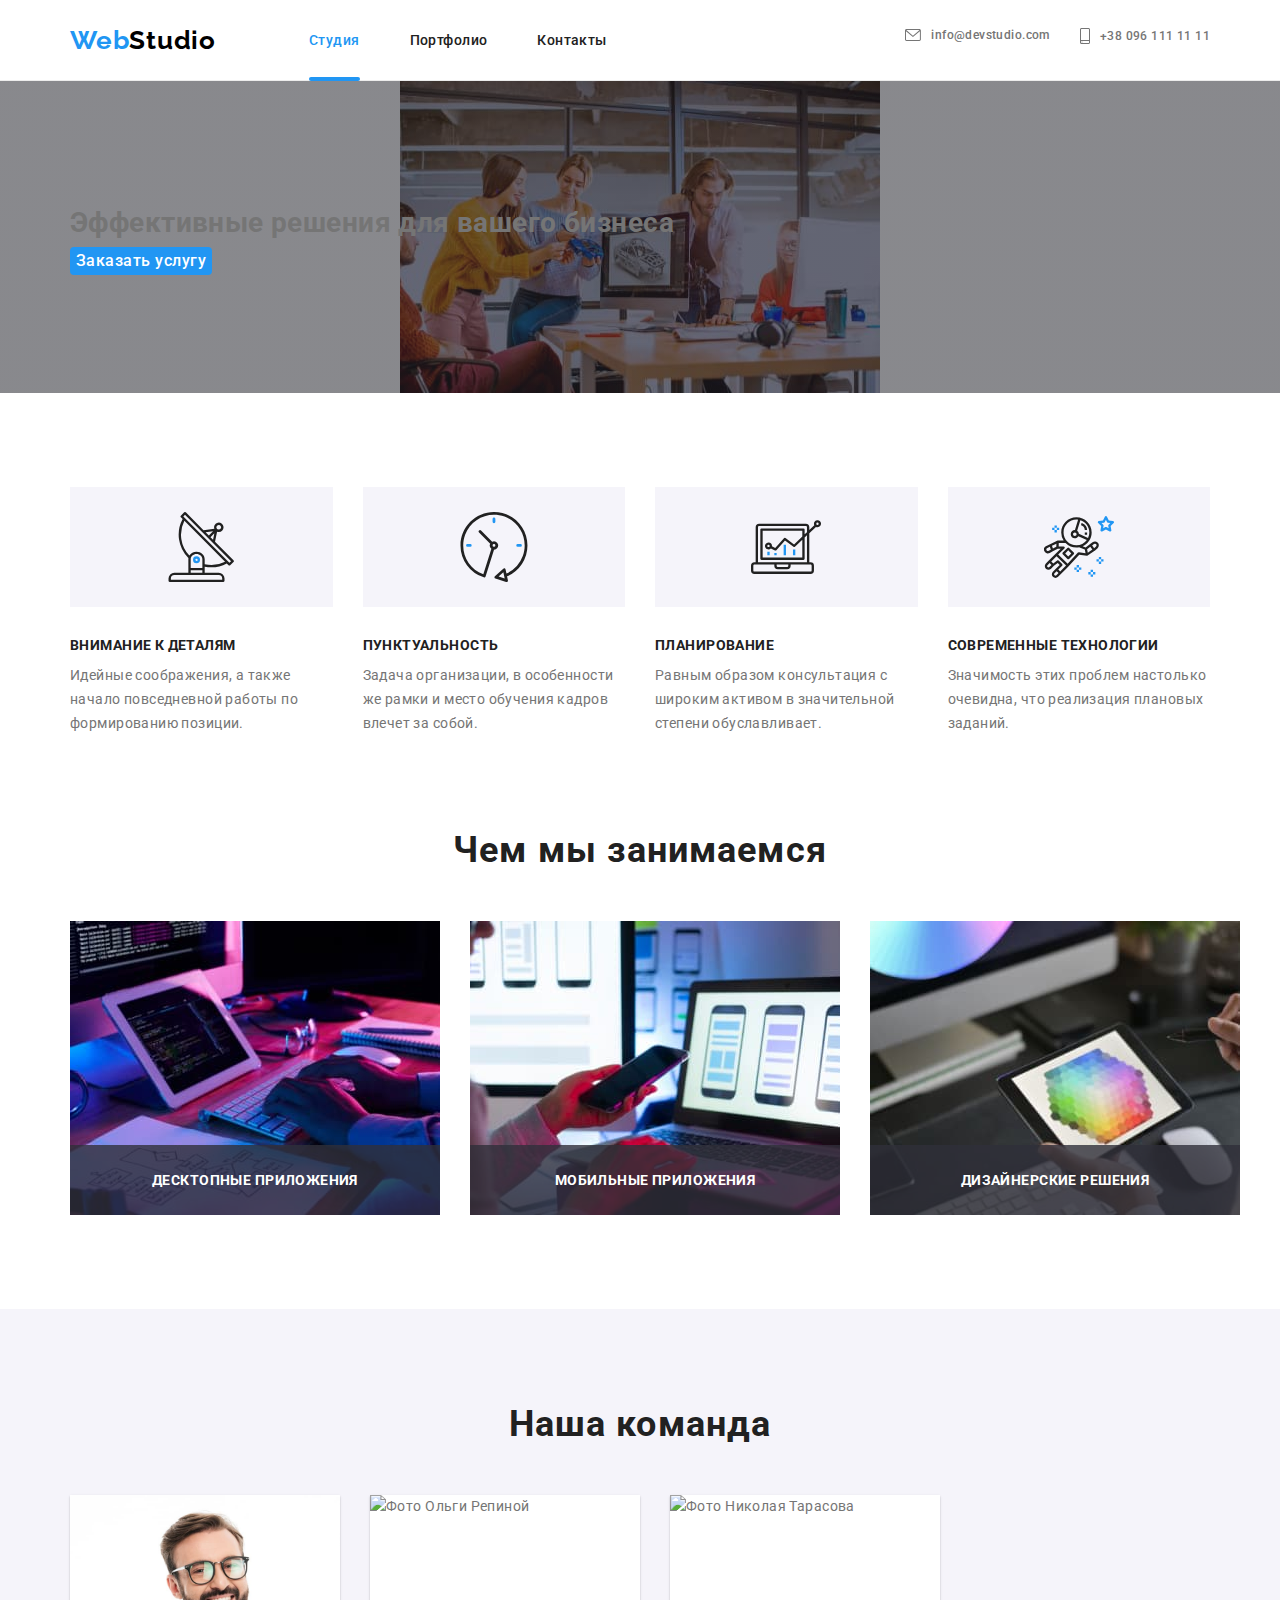
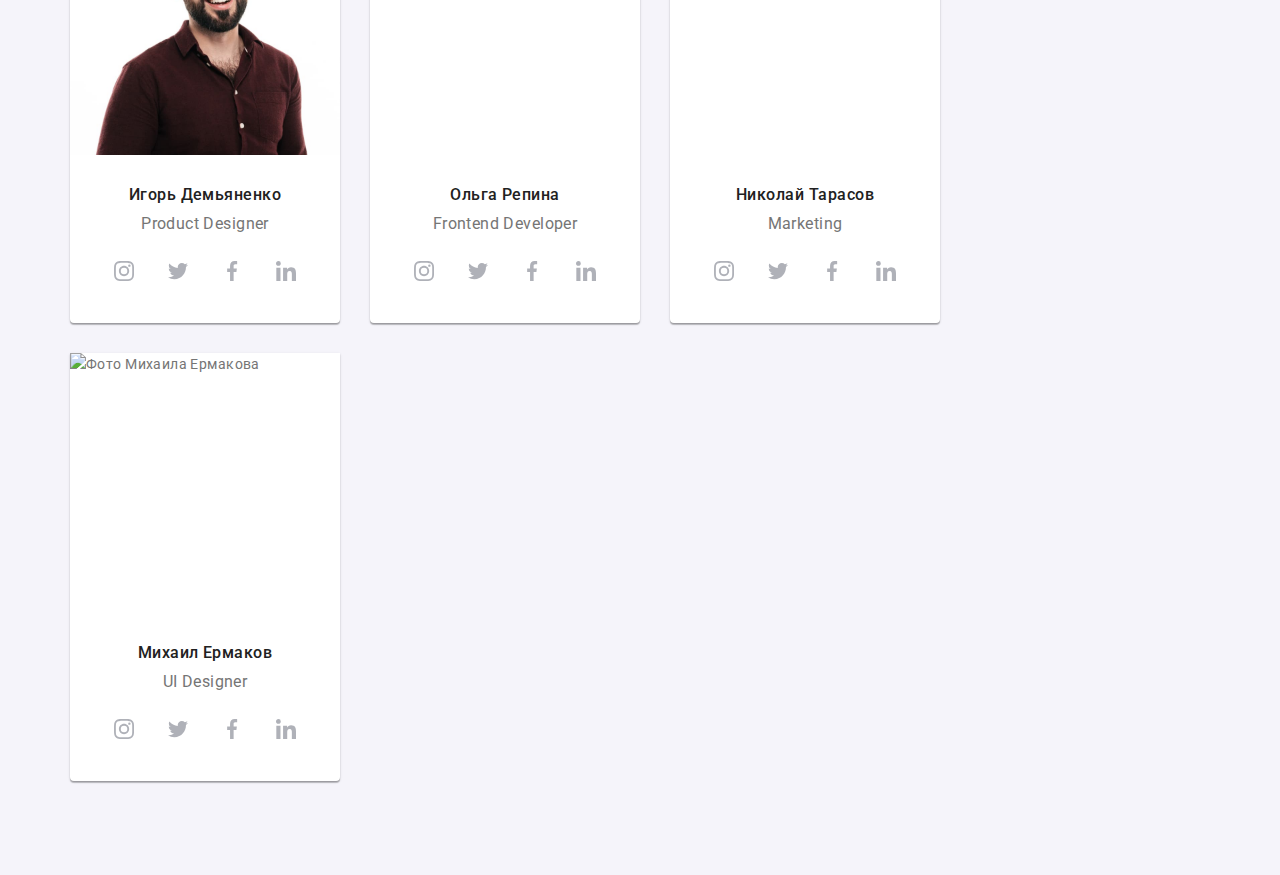
==== index.html @ 2636353b "add services" ====
<!DOCTYPE html>
<html lang="ru">
  <head class="page-header">
    <meta charset="UTF-8" />
    <meta http-equiv="X-UA-Compatible" content="IE=edge" />
    <meta name="viewport" content="width=device-width, initial-scale=1.0" />
    <title>Студия</title>
    <link
      href="https://fonts.googleapis.com/css2?family=Raleway:wght@700&family=Roboto:wght@400;500;700;900&display=swap"
      rel="stylesheet"
    />
    <link
      rel="stylesheet"
      href="https://cdn.jsdelivr.net/npm/modern-normalize@1.1.0/modern-normalize.min.css"
    />
    <link rel="stylesheet" href="./css/main.min.css" />
  </head>
  <body>
    <!-- Хедер -->
    <header>
      <!-- Навигация -->

      <div class="container main-header">
        <nav class="navigation">
          <a href="./index.html" lang="en" class="logo"
            >Web<span class="logo_theme--white">Studio</span></a
          >
          <ul class="menu">
            <li class="menu__item">
              <a href="./index.html" class="menu__link current">Студия</a>
            </li>

            <li class="menu__item">
              <a href="./portfolio.html" class="menu__link">Портфолио</a>
            </li>

            <li class="menu__item"><a href="" class="menu__link">Контакты</a></li>
          </ul>
        </nav>
        <button type="button" class="mobile-menu-open" data-menu-open>
          <svg class="mobile-menu-open__icon" width="40" height="40">
            <use href="./images/icons.svg#menu-burger"></use>
          </svg>
        </button>

        <!-- Контактная информация -->
        <ul class="contact">
          <li class="contact__item">
            <a href="mailto:info@devstudio.com" class="contact__link">
              <svg class="contact__icon" width="16" height="12">
                <use href="./images/icons.svg#mail"></use>
              </svg>
              info@devstudio.com</a
            >
          </li>

          <li class="contact__item">
            <a href="tel:+380961111111" class="contact__link">
              <svg class="contact__icon" width="10" height="16">
                <use href="./images/icons.svg#smartphone"></use>
              </svg>
              +38 096 111 11 11</a
            >
          </li>
        </ul>
      </div>
      <div class="mobile-menu" data-menu>
        <div class="container mobile-menu__container">
          <button type="button" class="mobile-menu__close-btn" data-menu-close>
            <svg class="mobile-menu__close-icon" width="40" height="40">
              <use href="./images/icons.svg#close"></use>
            </svg>
          </button>
          <ul class="mobile-menu_list-nav">
            <li class="mobile-menu_list-nav-item">
              <a href="./index.html" class="mobile-menu__list-nav-link">Студия</a>
            </li>
            <li class="mobile-menu_list-nav-item">
              <a href="./portfolio.html" class="mobile-menu__list-nav-link">Портфолио</a>
            </li>
            <li class="mobile-menu_list-nav-item">
              <a href="" class="mobile-menu__list-nav-link">Контакты</a>
            </li>
          </ul>
          <ul class="mobile-menu_list-contact">
            <li class="mobile-menu_list-contact-item">
              <a href="tel:+380961111111" class="mobile-menu__list-contact-link"
                >+38 096 111 11 11</a
              >
            </li>
            <li class="mobile-menu_list-contact-item">
              <a href="mailto:info@devstudio.com" class="mobile-menu__list-contact-link"
                >info@devstudio.com</a
              >
            </li>
          </ul>
          <ul class="mobile-menu_list-social">
            <li class="mobile-menu_list-social-item">
              <a href="" class="mobile-menu__list-social-link">Instagram</a>
            </li>
            <li class="mobile-menu_list-social-item">
              <a href="" class="mobile-menu__list-social-link">Twitter</a>
            </li>
            <li class="mobile-menu_list-social-item">
              <a href="" class="mobile-menu__list-social-link">Facebook</a>
            </li>
            <li class="mobile-menu_list-social-item">
              <a href="" class="mobile-menu__list-social-link">LinkedIn</a>
            </li>
          </ul>
        </div>
      </div>
    </header>

    <!-- Основной контент -->
    <main>
      <!-- Герой -->

      <section class="hero banner">
        <div class="container hero-container">
          <div class="hero__position">
            <h1 class="hero__title">Эффективные решения для вашего бизнеса</h1>
          </div>
          <button type="button" class="button hero-button" data-modal-open>Заказать услугу</button>
        </div>
      </section>

      <!-- Наши особенности -->

      <section class="section-benefits">
        <div class="container">
          <h2 class="visually-hidden">Наши особенности</h2>
          <ul class="benefits">
            <li class="benefits__item">
              <div class="wrapper">
                <svg class="benefits__icon" width="70" height="70">
                  <use href="./images/icons.svg#antenna"></use>
                </svg>
              </div>
              <h3 class="benefits__subtitle">Внимание к деталям</h3>
              <p class="benefits__text">
                Идейные соображения, а также начало повседневной работы по формированию позиции.
              </p>
            </li>

            <li class="benefits__item">
              <div class="wrapper">
                <svg class="benefits__icon" width="70" height="70">
                  <use href="./images/icons.svg#clock"></use>
                </svg>
              </div>
              <h3 class="benefits__subtitle">Пунктуальность</h3>
              <p class="benefits__text">
                Задача организации, в особенности же рамки и место обучения кадров влечет за собой.
              </p>
            </li>

            <li class="benefits__item">
              <div class="wrapper">
                <svg class="benefits__icon" width="70" height="70">
                  <use href="./images/icons.svg#diagram"></use>
                </svg>
              </div>
              <h3 class="benefits__subtitle">Планирование</h3>
              <p class="benefits__text">
                Равным образом консультация с широким активом в значительной степени обуславливает.
              </p>
            </li>

            <li class="benefits__item">
              <div class="wrapper">
                <svg class="benefits__icon" width="70" height="70">
                  <use href="./images/icons.svg#astronaut"></use>
                </svg>
              </div>
              <h3 class="benefits__subtitle">Современные технологии</h3>
              <p class="benefits__text">
                Значимость этих проблем настолько очевидна, что реализация плановых заданий.
              </p>
            </li>
          </ul>
        </div>
      </section>

      <!-- Чим мы занимаемся -->

      <section class="section">
        <div class="container">
          <h2 class="title title-services">Чем мы занимаемся</h2>
          <ul class="services">
            <li class="services__item">
              <div class="thumb">
                <img src="./images/work/img.jpg" alt="Пишем код" width="370" height="294" />
                <p class="services__text">Десктопные приложения</p>
              </div>
            </li>

            <li class="services__item">
              <div class="thumb">
                <img src="./images/work/img1.jpg" alt="Дизайн страницы" width="370" height="294" />
                <p class="services__text">Мобильные приложения</p>
              </div>
            </li>

            <li class="services__item">
              <div class="thumb">
                <img
                  src="./images/work/img2.jpg"
                  alt="Дизайнерское оформление"
                  width="370"
                  height="294"
                />
                <p class="services__text">Дизайнерские решения</p>
              </div>
            </li>
          </ul>
        </div>
      </section>

      <!-- Наша команда -->

      <section class="section section-team">
        <div class="container">
          <h2 class="title">Наша команда</h2>
          <ul class="employee-list">
            <li class="employee-list__card">
              <picture>
                <source
                  srcset="
                    ./images/employees/employees-desktop/igor-desktop.jpg    1x,
                    1x,
                    ./images/employees/employees-desktop/igor-desktop@2x.jpg 2x
                  "
                  media="(min-width:1200px)"
                />
                <img
                  src="./images/employees/igor.jpg"
                  alt="Фото Игоря Демьяненко"
                  width="270"
                  height="260"
                />
              </picture>
              <div class="employee-list__info">
                <h3 class="employee-list__name">Игорь Демьяненко</h3>
                <p lang="en" class="employee-list__text">Product Designer</p>
                <ul class="social-list">
                  <li class="social-list__item">
                    <a href="" class="social-list__link social-list__link_theme_lite">
                      <svg
                        class="social-list__icon social-list__icon_theme_lite"
                        width="20"
                        height="20"
                      >
                        <use href="./images/icons.svg#instagram"></use>
                      </svg>
                    </a>
                  </li>
                  <li class="social-list__item">
                    <a href="" class="social-list__link social-list__link_theme_lite">
                      <svg
                        class="social-list__icon social-list__icon_theme_lite"
                        width="20"
                        height="20"
                      >
                        <use href="./images/icons.svg#twitter"></use>
                      </svg>
                    </a>
                  </li>
                  <li class="social-list__item">
                    <a href="" class="social-list__link social-list__link_theme_lite">
                      <svg
                        class="social-list__icon social-list__icon_theme_lite"
                        width="20"
                        height="20"
                      >
                        <use href="./images/icons.svg#facebook"></use>
                      </svg>
                    </a>
                  </li>
                  <li class="social-list__item">
                    <a href="" class="social-list__link social-list__link_theme_lite">
                      <svg
                        class="social-list__icon social-list__icon_theme_lite"
                        width="20"
                        height="20"
                      >
                        <use href="./images/icons.svg#linkedin"></use>
                      </svg>
                    </a>
                  </li>
                </ul>
              </div>
            </li>

            <li class="employee-list__card">
              <img
                src="./images/employees/img4.jpg"
                alt="Фото Ольги Репиной"
                width="270"
                height="260"
              />
              <div class="employee-list__info">
                <h3 class="employee-list__name">Ольга Репина</h3>
                <p lang="en" class="employee-list__text">Frontend Developer</p>
                <ul class="social-list">
                  <li class="social-list__item">
                    <a href="" class="social-list__link social-list__link_theme_lite">
                      <svg
                        class="social-list__icon social-list__icon_theme_lite"
                        width="20"
                        height="20"
                      >
                        <use href="./images/icons.svg#instagram"></use>
                      </svg>
                    </a>
                  </li>
                  <li class="social-list__item">
                    <a href="" class="social-list__link social-list__link_theme_lite">
                      <svg
                        class="social-list__icon social-list__icon_theme_lite"
                        width="20"
                        height="20"
                      >
                        <use href="./images/icons.svg#twitter"></use>
                      </svg>
                    </a>
                  </li>
                  <li class="social-list__item">
                    <a href="" class="social-list__link social-list__link_theme_lite">
                      <svg
                        class="social-list__icon social-list__icon_theme_lite"
                        width="20"
                        height="20"
                      >
                        <use href="./images/icons.svg#facebook"></use>
                      </svg>
                    </a>
                  </li>
                  <li class="social-list__item">
                    <a href="" class="social-list__link social-list__link_theme_lite">
                      <svg
                        class="social-list__icon social-list__icon_theme_lite"
                        width="20"
                        height="20"
                      >
                        <use href="./images/icons.svg#linkedin"></use>
                      </svg>
                    </a>
                  </li>
                </ul>
              </div>
            </li>

            <li class="employee-list__card">
              <img
                src="./images/employees/img5.jpg"
                alt="Фото Николая Тарасова"
                width="270"
                height="260"
              />
              <div class="employee-list__info">
                <h3 class="employee-list__name">Николай Тарасов</h3>
                <p lang="en" class="employee-list__text">Marketing</p>
                <ul class="social-list">
                  <li class="social-list__item">
                    <a href="" class="social-list__link social-list__link_theme_lite">
                      <svg
                        class="social-list__icon social-list__icon_theme_lite"
                        width="20"
                        height="20"
                      >
                        <use href="./images/icons.svg#instagram"></use>
                      </svg>
                    </a>
                  </li>
                  <li class="social-list__item">
                    <a href="" class="social-list__link social-list__link_theme_lite">
                      <svg
                        class="social-list__icon social-list__icon_theme_lite"
                        width="20"
                        height="20"
                      >
                        <use href="./images/icons.svg#twitter"></use>
                      </svg>
                    </a>
                  </li>
                  <li class="social-list__item">
                    <a href="" class="social-list__link social-list__link_theme_lite">
                      <svg
                        class="social-list__icon social-list__icon_theme_lite"
                        width="20"
                        height="20"
                      >
                        <use href="./images/icons.svg#facebook"></use>
                      </svg>
                    </a>
                  </li>
                  <li class="social-list__item">
                    <a href="" class="social-list__link social-list__link_theme_lite">
                      <svg
                        class="social-list__icon social-list__icon_theme_lite"
                        width="20"
                        height="20"
                      >
                        <use href="./images/icons.svg#linkedin"></use>
                      </svg>
                    </a>
                  </li>
                </ul>
              </div>
            </li>

            <li class="employee-list__card">
              <img
                src="./images/employees/img6.jpg"
                alt="Фото Михаила Ермакова"
                width="270"
                height="260"
              />
              <div class="employee-list__info">
                <h3 class="employee-list__name">Михаил Ермаков</h3>
                <p lang="en" class="employee-list__text">UI Designer</p>
                <ul class="social-list">
                  <li class="social-list__item">
                    <a href="" class="social-list__link social-list__link_theme_lite">
                      <svg
                        class="social-list__icon social-list__icon_theme_lite"
                        width="20"
                        height="20"
                      >
                        <use href="./images/icons.svg#instagram"></use>
                      </svg>
                    </a>
                  </li>
                  <li class="social-list__item">
                    <a href="" class="social-list__link social-list__link_theme_lite">
                      <svg
                        class="social-list__icon social-list__icon_theme_lite"
                        width="20"
                        height="20"
                      >
                        <use href="./images/icons.svg#twitter"></use>
                      </svg>
                    </a>
                  </li>
                  <li class="social-list__item">
                    <a href="" class="social-list__link social-list__link_theme_lite">
                      <svg
                        class="social-list__icon social-list__icon_theme_lite"
                        width="20"
                        height="20"
                      >
                        <use href="./images/icons.svg#facebook"></use>
                      </svg>
                    </a>
                  </li>
                  <li class="social-list__item">
                    <a href="" class="social-list__link social-list__link_theme_lite">
                      <svg
                        class="social-list__icon social-list__icon_theme_lite"
                        width="20"
                        height="20"
                      >
                        <use href="./images/icons.svg#linkedin"></use>
                      </svg>
                    </a>
                  </li>
                </ul>
              </div>
            </li>
          </ul>
        </div>
      </section>

      <!-- <section class="section">
      <div class="container">
        <h2 class="title">Постоянные клиенты</h2>
        <ul class="clients-list">
          <li class="clients-list__item">
            <a href="" class="clients-list__link">
              <svg class="clients-list__icon" width="106" height="60">
                <use href="./images/icons.svg#logo1"></use>
              </svg>
            </a>
          </li>
          <li class="clients-list__item">
            <a href="" class="clients-list__link">
              <svg class="clients-list__icon" width="106" height="60">
                <use href="./images/icons.svg#logo2"></use>
              </svg>
            </a>
          </li>
          <li class="clients-list__item">
            <a href="" class="clients-list__link">
              <svg class="clients-list__icon" width="106" height="60">
                <use href="./images/icons.svg#logo3"></use>
              </svg>
            </a>
          </li>
          <li class="clients-list__item">
            <a href="" class="clients-list__link">
              <svg class="clients-list__icon" width="106" height="60">
                <use href="./images/icons.svg#logo4"></use>
              </svg>
            </a>
          </li>
          <li class="clients-list__item">
            <a href="" class="clients-list__link">
              <svg class="clients-list__icon" width="106" height="60">
                <use href="./images/icons.svg#logo5"></use>
              </svg>
            </a>
          </li>
          <li class="clients-list__item">
            <a href="" class="clients-list__link">
              <svg class="clients-list__icon" width="106" height="60">
                <use href="./images/icons.svg#logo6"></use>
              </svg>
            </a>
          </li>
        </ul>
      </div>
    </section> -->
    </main>

    <!-- Футер -->
    <!-- <footer class="footer">
      <div class="container container-footer">
        <div class="company-address">
          <a href="./index.html" lang="en" class="logo">
            Web<span class="logo_theme--dark">Studio</span></a
          >
          <address>
            <ul class="address">
              <li class="address__item">г. Киев, пр-т Леси Украинки, 26</li>

              <li class="address__item">
                <a href="mailto:info@devstudio.com" class="address__link">info@devstudio.com</a>
              </li>

              <li class="address__item">
                <a href="tel:+380961111111" class="address__link">+38 096 111 11 11</a>
              </li>
            </ul>
          </address>
        </div>
        <div class="invitation-box">
          <p class="invitation-text">присоединяйтесь</p>
          <ul class="social-list">
            <li class="social-list__item">
              <a href="" class="social-list__link">
                <svg class="social-list__icon" width="20" height="20">
                  <use href="./images/icons.svg#instagram"></use>
                </svg>
              </a>
            </li>
            <li class="social-list__item">
              <a href="" class="social-list__link">
                <svg class="social-list__icon" width="20" height="20">
                  <use href="./images/icons.svg#twitter"></use>
                </svg>
              </a>
            </li>
            <li class="social-list__item">
              <a href="" class="social-list__link">
                <svg class="social-list__icon" width="20" height="20">
                  <use href="./images/icons.svg#facebook"></use>
                </svg>
              </a>
            </li>
            <li class="social-list__item">
              <a href="" class="social-list__link">
                <svg class="social-list__icon" width="20" height="20">
                  <use href="./images/icons.svg#linkedin"></use>
                </svg>
              </a>
            </li>
          </ul>
        </div>
        <div class="subscription-box">
          <p class="invitation-text">Подпишитесь на рассылку</p>
          <form class="subscription-form">
            <label>
              <input
                class="subscription-form__mail-address"
                name="user_email"
                type="email"
                placeholder="E-mail"
              />
            </label>
            <span class="subscription-form__wrapper">
              <button type="submit" class="subscription-form__btn">
                Подписаться
                <svg class="subscription-form__icon" width="24" height="24">
                  <use href="./images/icons.svg#iconsend"></use>
                </svg>
              </button>
            </span>
          </form>
        </div>
      </div>
    </footer>

    <div class="backdrop is-hidden" data-modal>
      <div class="modal">
        <button type="button" class="close" data-modal-close>
          <svg class="untitled" width="18" height="18">
            <use href="./images/icons.svg#close"></use>
          </svg>
        </button>

        <form class="modal-form">
          <p class="modal-text">Оставьте свои данные, мы вам перезвоним</p>
          <label class="modal-form-field">
            <span class="modal-form-input-desc">Имя*</span>
            <span class="modal-form-input-wrapper">
              <input
                class="modal-form-input"
                name="user_name"
                type="text"
                required
                pattern="^[a-zA-Zа-яА-Я]+"
                minlength="2"
              />
              <svg class="modal-input-icon" width="18" height="18">
                <use href="./images/icons.svg#person"></use>
              </svg>
            </span>
          </label>
          <label class="modal-form-field"
            ><span class="modal-form-input-desc">Телефон*</span>
            <span class="modal-form-input-wrapper">
              <input
                class="modal-form-input"
                name="user_phone"
                type="tel"
                required
                pattern="[0-9]{3}-[0-9]{3}-[0-9]{2}-[0-9]{2}"
                title="xxx-xxx-xx-xx"
              />
              <svg class="modal-input-icon" width="18" height="18">
                <use href="./images/icons.svg#phoneblack"></use>
              </svg>
            </span>
          </label>
          <label class="modal-form-field"
            ><span class="modal-form-input-desc">Почта*</span>
            <span class="modal-form-input-wrapper">
              <input class="modal-form-input" name="user_email" type="email" required />
              <svg class="modal-input-icon" width="18" height="18">
                <use href="./images/icons.svg#emailblack"></use>
              </svg>
            </span>
          </label>
          <label class="modal-form-field-message"
            ><span class="modal-form-input-desc">Комментарий</span>
            <textarea
              class="modal-form-message"
              name="user-message"
              placeholder="Введите текст"
            ></textarea>
          </label>
          <input
            id="user-agreement"
            type="checkbox"
            name="user_policy"
            class="modal-form-check visually-hidden"
          />
          <label for="user-agreement" class="modal-form-check-desc">
            Соглашаюсь с рассылкой и принимаю&nbsp;
            <a href="" class="agreement-link">Условия договора</a></label
          >
          <button class="modal-button-submit" type="submit">Отправить</button>
        </form>
      </div>
    </div> -->
    <script src="./js/modal.js"></script>
    <script src="./js/mobile-menu.js"></script>
  </body>
</html>
---- css/main.min.css ----
:root{--primary-font: "Roboto", sans-serif;--secondary-font: "Raleway", sans-serif;--primary-text-color: #757575;--title-text-color: #212121;--accent-color: #2196f3;--background-dark: #2f303a;--contrasting-color: #ffffff;--svg-color: #afb1b8;--background-secondary-color: #f5f4fa;--transition-duration-timing-function: 250ms cubic-bezier(0.4, 0, 0.2, 1)}.visually-hidden{position:absolute;width:1px;height:1px;padding:0;margin:-1px;overflow:hidden;clip:rect(0, 0, 0, 0);white-space:nowrap;border:0}.social-list__link,.clients-list__link,.clients-list,.services__text,.wrapper{display:flex;align-items:center;justify-content:center}h1,h2,h3,h4,h5,h6,p{margin-top:0;margin-bottom:0}ul,ol{margin-top:0;margin-bottom:0;padding-left:0;list-style:none}img{display:block}a{text-decoration:none}body{background-color:var(--contrasting-color);color:var(--primary-text-color);font-family:var(--primary-font);font-size:14px;line-height:1.71;letter-spacing:.03em}.section{padding-bottom:94px;padding-top:94px}.container{width:100%;padding-left:15px;padding-right:15px}@media screen and (min-width: 480px){.container{width:450px;margin-left:auto;margin-right:auto}}@media screen and (min-width: 768px){.container{width:738px}}@media screen and (min-width: 1200px){.container{width:1170px}}.button{color:var(--contrasting-color);background-color:var(--accent-color);border:none;font-family:inherit;cursor:pointer;font-weight:500;font-size:16px;line-height:1.62;letter-spacing:.03em;border-radius:4px}header{border-bottom:1px solid #ececec}.logo{font-family:var(--secondary-font);color:var(--accent-color);font-size:24px;font-weight:700;line-height:1.1666666667;letter-spacing:.03em}.logo_theme--dark{color:var(--contrasting-color)}.logo_theme--white{color:#000}@media screen and (max-width: 767px){.menu{display:none}.contact{display:none}.mobile-menu-open{background-color:rgba(0,0,0,0);border:none;line-height:0}}@media screen and (min-width: 768px){.mobile-menu{display:none}.mobile-menu-open{display:none}.logo{font-size:24px;font-weight:700;line-height:1.1666666667;margin-right:88px}.main-header,.menu,.navigation,.menu__item{display:flex;align-items:center}.menu__item:not(:last-child){margin-right:50px}.menu__link{font-size:14px;font-weight:500;line-height:1.1428571429;transition:color var(--transition-duration-timing-function);padding:32px 0;color:var(--title-text-color)}.menu__link:hover,.menu__link:focus{color:var(--accent-color)}.current{position:relative;color:var(--accent-color)}.current::after{content:"";position:absolute;left:0;bottom:-1px;width:100%;height:4px;background:#2196f3;border-radius:2px}.contact{margin-left:auto}.contact__link{display:flex;align-items:center;font-size:12px;font-weight:500;line-height:1.1666666667;color:var(--primary-text-color);transition:color var(--transition-duration-timing-function)}.contact__link:hover,.contact__link:focus{color:var(--accent-color)}.contact__item:not(:last-child){margin-bottom:10px}.contact__icon{fill:currentColor;margin-right:10px;transition:fill var(--transition-duration-timing-function)}.contact__icon:hover,.contact__icon:focus{fill:currentColor}}@media screen and (min-width: 1200px){.logo{font-size:26px;font-weight:700;line-height:1.1923076923;margin-right:93px}.logo_theme--dark{color:var(--contrasting-color)}.logo_theme--white{color:#000}.contact{display:flex;margin-left:auto}.contact__item+.contact__item{margin-left:30px}}@media screen and (max-width: 767px){.mobile-menu__container{position:relative;padding:48px 25px}.mobile-menu{position:fixed;z-index:100;top:0;left:0;width:100%;height:100%;max-height:796px;background-color:var(--contrasting-color);box-shadow:0 0 0 100max rgba(0,0,0,.5);opacity:0;visibility:hidden;pointer-events:none;transition:opacity var(----transition-duration-timing-function),visibility var(----transition-duration-timing-function)}.mobile-menu.is-open{opacity:1;visibility:visible;pointer-events:auto}.main-header{display:flex;justify-content:space-between;align-items:center;padding-top:10px;padding-bottom:10px}.mobile-menu__close-btn{position:absolute;top:10px;right:15px;background-color:rgba(0,0,0,0);border:none;padding:0}.mobile-menu__close-icon{fill:var(--title-text-color)}.mobile-menu_list-nav{margin-bottom:302px}.mobile-menu__list-nav-link{font-family:var(--primary-font);color:var(--title-text-color);font-size:40px;font-weight:500;line-height:1.175;letter-spacing:.02em;transition:color var(----transition-duration-timing-function)}.mobile-menu__list-nav-link:hover,.mobile-menu__list-nav-link:focus{color:var(--accent-color)}.mobile-menu__list-contact-link{font-family:var(--primary-font);color:var(--title-text-color);font-size:34px;font-weight:500;line-height:1.1764705882;letter-spacing:.02em;transition:color var(----transition-duration-timing-function)}.mobile-menu__list-contact-link:hover,.mobile-menu__list-contact-link:focus{color:var(--accent-color)}.mobile-menu_list-nav-item:not(:last-child),.mobile-menu_list-contact-item:not(:last-child){margin-bottom:32px}.mobile-menu_list-contact{margin-bottom:64px}.mobile-menu_list-social{display:flex}.mobile-menu__list-social-link{font-family:var(--primary-font);color:var(--title-text-color);font-size:18px;font-weight:500;line-height:1.2222222222;letter-spacing:.02em;transition:color var(----transition-duration-timing-function)}.mobile-menu__list-social-link:hover,.mobile-menu__list-social-link:focus{color:var(--accent-color)}.mobile-menu_list-social-item:not(:last-child){margin-right:20px}.mobile-menu__list-social-link::after{content:"";border:1px solid rgba(33,33,33,.2);transform:rotate(90deg);margin-left:10px}.mobile-menu__list-social-link:hover .mobile-menu__list-social-link::after,.mobile-menu__list-social-link:focus .mobile-menu__list-social-link::after{color:var(--accent-color)}}.banner{min-height:100%;background-image:linear-gradient(rgba(47, 48, 58, 0.4), rgba(47, 48, 58, 0.4)),url("../../images/bg.jpg");background-color:#c4c4c4;background-position:center top;background-repeat:no-repeat}@media(min-device-pixel-ratio: 2),(min-resolution: 192dpi),(min-resolution: 2dppx){.banner{background-image:url("../../images/bgdesktop@2x.jpg")}}@media screen and (max-width: 767px){.hero{padding:116px 0}.hero__position{display:flex;justify-content:center}.hero__title{color:var(--contrasting-color);font-size:26px;font-weight:900;line-height:1.6153846154;text-transform:uppercase;letter-spacing:.06em;width:360px}.hero-container{text-align:center}.hero-button{display:inline-block;padding:10px 32px;font-size:16px;font-weight:700;line-height:1.875;text-align:center;letter-spacing:.06em;box-shadow:0px 4px 4px rgba(0,0,0,.15);margin-top:30px;transition:background-color var(--transition-duration-timing-function)}.hero-button:hover,.hero-button:focus{background-color:#188ce8}}@media screen and (min-width: 768px){.hero{padding:118px 0}}.benefits__subtitle{color:var(--title-text-color);font-size:14px;font-weight:700;line-height:1.1428571429;letter-spacing:.03em;text-transform:uppercase;margin-bottom:10px;margin-top:30px;text-align:center}.benefits__text{font-size:14px;font-weight:400;line-height:1.7142857143;text-align:left}.wrapper{height:120px;background-color:var(--background-secondary-color)}.section-benefits{padding-top:60px;padding-bottom:0}@media screen and (max-width: 768px){.benefits__item{min-width:450px}.benefits__item:not(:last-child){margin-bottom:30px}}@media screen and (min-width: 768px){.benefits{display:flex;flex-wrap:wrap;column-gap:30px;row-gap:30px}.benefits__subtitle{text-align:left}.benefits__item{flex-basis:calc((100% - 30px)/2);width:354px}}@media screen and (min-width: 1200px){.section-benefits{padding-top:94px}.section-benefits .benefits{column-gap:0}.section-benefits .benefits__item{flex-basis:calc((100% - 90px)/4);max-width:270px}.section-benefits .benefits__item:not(:last-child){margin-right:30px}}.title{color:var(--title-text-color);font-size:36px;font-weight:700;line-height:1.1666666667;text-align:center;letter-spacing:.03em;margin-bottom:50px}.services{display:flex}.services__item:not(:last-child){margin-right:30px}.services__text{position:absolute;bottom:0;color:var(--contrasting-color);font-size:14px;font-weight:700;line-height:1.1428571429;letter-spacing:.03em;text-transform:uppercase;background-color:rgba(47,48,58,.8);width:370px;height:70px}.thumb{position:relative}@media screen and (max-width: 1200px){.title-services{display:none}.services{display:none}}.section-team{background-color:var(--background-secondary-color)}.employee-list{display:flex;flex-wrap:wrap;gap:30px}.employee-list__card{flex-basis:calc((100% - 90px)/4);box-shadow:0px 1px 3px rgba(0,0,0,.12),0px 1px 1px rgba(0,0,0,.14),0px 2px 1px rgba(0,0,0,.2);border-radius:0px 0px 4px 4px;width:270px;background-color:var(--contrasting-color)}.employee-list__info{padding:30px 0}.employee-list__name{font-size:16px;font-weight:500;line-height:1.1875;letter-spacing:.03em;color:var(--title-text-color);text-align:center;margin-bottom:10px}.employee-list__text{font-size:16px;font-weight:400;line-height:1.1875;margin-bottom:16px;text-align:center}.clients-list{gap:30px;flex-wrap:wrap}.clients-list__link{border:1px solid var(--svg-color);border-radius:4px;width:170px;height:92px;color:var(--svg-color);transition:color var(--transition-duration-timing-function),border-color var(--transition-duration-timing-function)}.clients-list__link:hover,.clients-list__link:focus{border-color:var(--accent-color);color:var(--accent-color)}.clients-list__icon{fill:currentColor;transition:fill var(--transition-duration-timing-function)}.clients-list__icon:hover,.clients-list__icon:focus{fill:currentColor}.button-secondary{display:inline-block;padding:6px 22px;color:#212121;background-color:#f5f4fa;transition:color var(--transition-duration-timing-function),background-color var(--transition-duration-timing-function),box-shadow var(--transition-duration-timing-function)}.button-secondary:hover,.button-secondary:focus{color:var(--contrasting-color);background-color:var(--accent-color);box-shadow:0px 3px 1px rgba(0,0,0,.1),0px 1px 2px rgba(0,0,0,.08),0px 2px 2px rgba(0,0,0,.12)}.filter{display:flex;justify-content:center;margin-bottom:50px}.filter__item:not(:last-child){margin-right:8px}.card-set{display:flex;flex-wrap:wrap;column-gap:30px;row-gap:30px}.card-set__item{flex-basis:calc((100% - 60px)/3);transition:box-shadow var(--transition-duration-timing-function)}.card-set__item:hover,.card-set__item:focus{box-shadow:0px 1px 1px rgba(0,0,0,.12),0px 4px 4px rgba(0,0,0,.06),1px 4px 6px rgba(0,0,0,.16)}.card-set__info{padding:20px 24px;border:1px solid #eee}.card-set__name{font-size:18px;font-weight:700;line-height:2;letter-spacing:.06em;color:var(--title-text-color);margin-bottom:4px;text-align:left}.card-set__text{font-size:16px;font-weight:400;line-height:1.875;letter-spacing:.03em;color:var(--primary-text-color);text-align:left}.box-overlay{position:relative;overflow:hidden}.overlay{position:absolute;text-align:left;top:0;left:0;width:100%;font-size:18px;font-weight:400;line-height:1.5555555556;letter-spacing:.03em;color:var(--contrasting-color);padding:63px 24px;background-color:rgba(33,150,243,.9);overflow:auto;transform:translate(0, 100%);transition:transform var(--transition-duration-timing-function)}.card-set__link:hover .overlay,.card-set__link:focus .overlay{transform:translate(0, 0)}.footer{padding-top:60px;padding-bottom:60px;background-color:var(--background-dark)}.container-footer{display:flex}.address{margin-top:20px;margin-right:70px}.address__item{color:var(--contrasting-color);font-style:normal}.address__link{color:rgba(255,255,255,.6);font-style:normal}.address__link:hover,.address__link:focus{color:var(--accent-color)}.address__item:not(:last-child){margin-bottom:9px}.invitation-box{margin-right:93px}.invitation-box-position{position:relative}.invitation-text{color:var(--contrasting-color);font-size:14px;font-weight:700;line-height:1.1428571429;letter-spacing:.03em;text-transform:uppercase;margin-bottom:20px;margin-top:12px}.subscription-form{display:flex}.subscription-form__mail-address{width:358px;height:50px;background-color:rgba(0,0,0,0);border:1px solid rgba(255,255,255,.3);filter:drop-shadow(0px 4px 4px rgba(0, 0, 0, 0.15));border-radius:4px;padding:16px 15px;font-size:12px;font-weight:400;line-height:1.1666666667;letter-spacing:.01em;color:var(--contrasting-color);transition:border-color var(--transition-duration-timing-function)}.subscription-form__mail-address:focus{outline:none;border-color:var(--accent-color)}.subscription-form__mail-address::placeholder{font-size:16px;font-weight:400;line-height:1.25;letter-spacing:.03em;color:rgba(255,255,255,.6)}.subscription-form__btn{font-size:16px;font-weight:700;line-height:1.875;letter-spacing:.06em;color:var(--contrasting-color);width:200px;height:50px;background-color:var(--accent-color);border-radius:4px;border:none;padding-top:10px;padding-right:62px;padding-bottom:10px;padding-left:29px;transition:background-color var(--transition-duration-timing-function),box-shadow var(--transition-duration-timing-function)}.subscription-form__btn:hover,.subscription-form__btn:focus{background-color:#188ce8;box-shadow:0px 4px 4px rgba(0,0,0,.15)}.subscription-form__icon{fill:var(--contrasting-color);position:absolute;top:50%;right:28px;transform:translateY(-50%)}.subscription-form__wrapper{display:flex;position:relative;margin-left:12px}.social-list{display:flex;justify-content:center;gap:10px}.social-list__link{width:44px;height:44px;border-radius:50%;background-color:rgba(255,255,255,.1);transition:fill var(--transition-duration-timing-function),background-color var(--transition-duration-timing-function)}.social-list__link:hover,.social-list__link:focus{background-color:var(--accent-color)}.social-list__icon{fill:var(--contrasting-color)}.social-list__link_theme_lite{background-color:var(--contrasting-color)}.social-list__link_theme_lite:hover,.social-list__link_theme_lite:focus{background-color:var(--accent-color)}.social-list__icon_theme_lite{fill:var(--svg-color)}.social-list__link_theme_lite:hover .social-list__icon_theme_lite,.social-list__link_theme_lite:focus .social-list__icon_theme_lite{fill:var(--contrasting-color)}.backdrop{position:fixed;top:0;left:0;width:100%;height:100%;background-color:rgba(0,0,0,.2);transition:opacity var(--transition-duration-timing-function),visibility var(--transition-duration-timing-function)}.backdrop.is-hidden{opacity:0;pointer-events:none;visibility:inherit}.modal{position:absolute;top:50%;left:50%;transform:translate(-50%, -50%);min-width:528px;min-height:581px;padding:40px;background-color:var(--contrasting-color);border-radius:4px;box-shadow:0px 1px 3px rgba(0,0,0,.12),0px 1px 1px rgba(0,0,0,.14),0px 2px 1px rgba(0,0,0,.2);transition:box-shadow var(--transition-duration-timing-function),transform var(--transition-duration-timing-function)}.modal-form{display:flex;flex-direction:column;position:relative}.modal-text{font-weight:700;font-size:20px;line-height:1.15;letter-spacing:.03em;color:var(--title-text-color);margin-bottom:12px}.backdrop.is-hidden .modal{transform:translate(-50%, -50%) scale(0.7)}.close{position:absolute;top:8px;right:8px;display:flex;justify-content:center;align-items:center;border:1px solid rgba(0,0,0,.1);border-radius:50%;width:30px;height:30px;background-color:rgba(0,0,0,0);padding:0}.close:hover,.close:focus{border-color:var(--accent-color)}.untitled{transition:fill var(--transition-duration-timing-function)}.close:hover .untitled,.close:focus .untitled{fill:var(--accent-color)}.modal-form-input{width:100%;height:40px;border:1px solid rgba(33,33,33,.2);border-radius:4px;padding-left:42px;padding-top:11px;padding-bottom:11px;padding-right:12px;font-size:12px;line-height:1.17;letter-spacing:.01em;color:#000;transition:border-color var(--transition-duration-timing-function)}.modal-form-input:focus{outline:none;border-color:var(--accent-color)}.modal-input-icon{position:absolute;top:50%;left:0;transform:translateY(-50%);margin-left:12px;fill:#212121;transition:fill var(--transition-duration-timing-function)}.modal-form-input:focus+.modal-input-icon{fill:var(--accent-color)}.modal-form-input-desc{display:block;font-size:12px;line-height:1.17;letter-spacing:.01em;color:var(--primary-text-color);margin-bottom:4px}.modal-form-field{margin-bottom:10px}.modal-form-input-wrapper{display:block;position:relative}.modal-form-message{resize:none;width:100%;height:138px;padding:12px 16px;border:1px solid rgba(33,33,33,.2);border-radius:4px;outline:none;margin-bottom:20px;transition:border-color var(--transition-duration-timing-function)}.modal-form-message:focus{border-color:var(--accent-color)}.modal-form-message:focus::placeholder{font-size:12px;line-height:1.17;letter-spacing:.01em;color:rgba(117,117,117,.5)}.modal-form-check:checked+.modal-form-check-desc::before{background-color:var(--accent-color);border-color:var(--accent-color);background-image:url(../images/check.svg);background-position:center;background-repeat:no-repeat}.modal-form-check:focus+.modal-form-check-desc::before{opacity:1}.modal-form-check-desc{display:flex;align-items:center;font-size:14px;line-height:1.71;letter-spacing:.03em;color:var(--primary-text-color);margin-bottom:30px}.modal-form-check-desc::before{display:block;width:16px;height:15px;border:2px solid #212121;border-radius:2px;cursor:pointer;margin-right:7px;margin-left:13px;content:""}.agreement-link{color:var(--accent-color);text-decoration:underline}.modal-button-submit{align-self:center;width:200px;height:50px;padding:10px 55px;font-weight:700;font-size:16px;line-height:1.88;letter-spacing:.06em;color:var(--contrasting-color);background-color:var(--accent-color);border:rgba(0,0,0,0);border-radius:4px;transition:box-shadow var(--transition-duration-timing-function)}.modal-button-submit:hover,.modal-button-submit:focus{background-color:#188ce8;box-shadow:0px 4px 4px rgba(0,0,0,.15)}/*# sourceMappingURL=main.min.css.map */
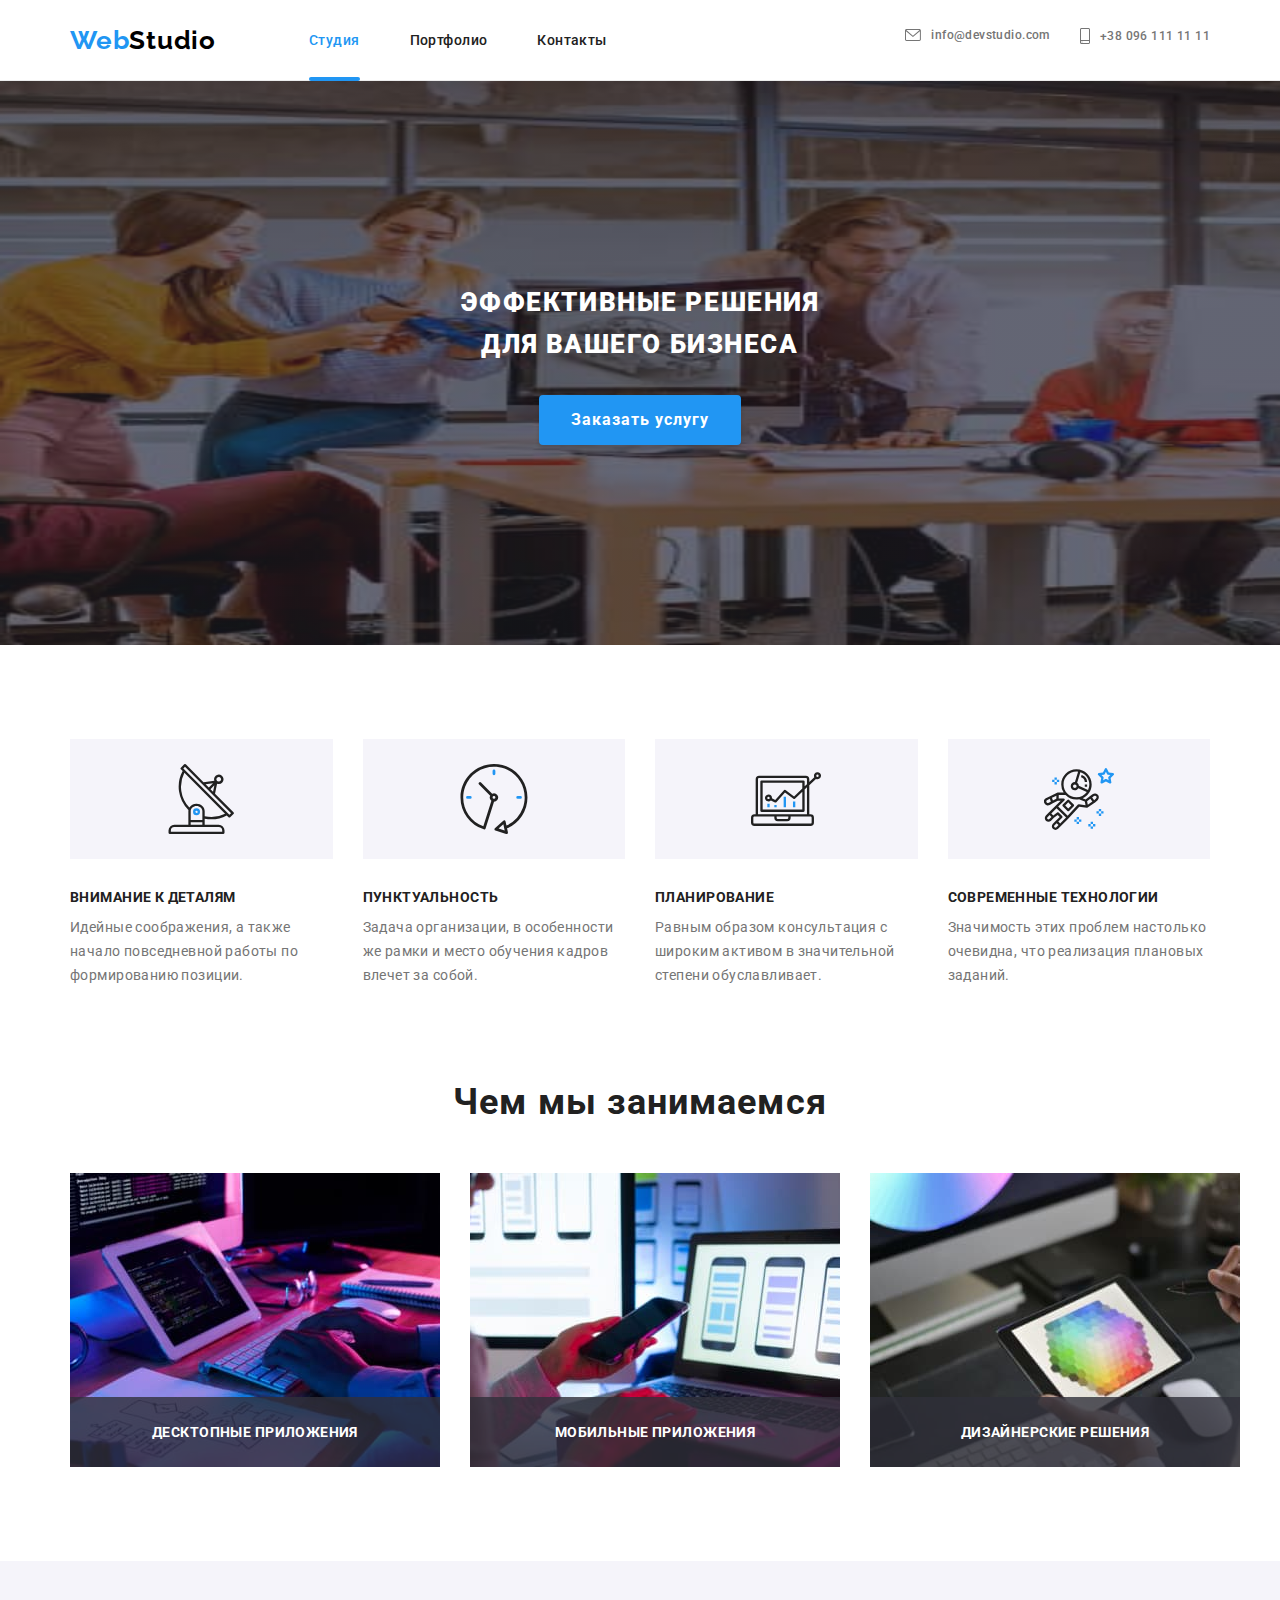
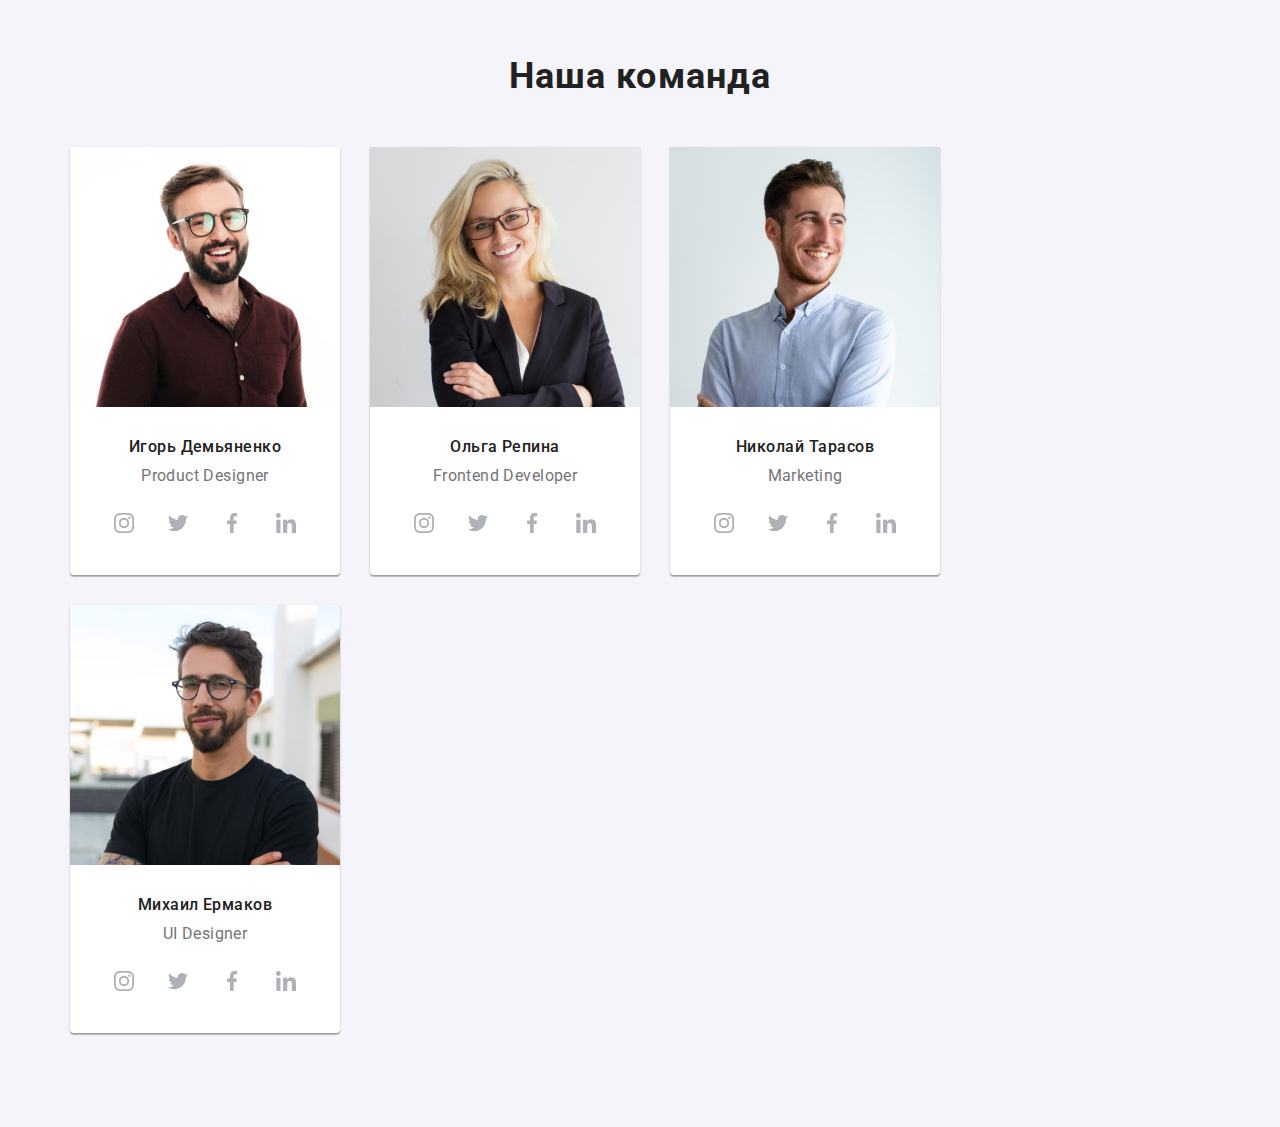
==== commit 291cf85d: "30/70" ====
--- a/index.html
+++ b/index.html
@@ -116,7 +116,7 @@
     <main>
       <!-- Герой -->
 
-      <section class="hero banner">
+      <section class="hero">
         <div class="container hero-container">
           <div class="hero__position">
             <h1 class="hero__title">Эффективные решения для вашего бизнеса</h1>
@@ -184,7 +184,7 @@
 
       <!-- Чим мы занимаемся -->
 
-      <section class="section">
+      <section class="section section-services">
         <div class="container">
           <h2 class="title title-services">Чем мы занимаемся</h2>
           <ul class="services">
@@ -233,7 +233,24 @@
                   "
                   media="(min-width:1200px)"
                 />
+                <source
+                  srcset="
+                    ./images/employees/employees-tablet/igortablet.jpg    1x,
+                    1x,
+                    ./images/employees/employees-tablet/igortablet@2x.jpg 2x
+                  "
+                  media="(min-width:768px)"
+                />
+                <source
+                  srcset="
+                    ./images/employees/employees-mobile/igormobile.jpg    1x,
+                    1x,
+                    ./images/employees/employees-mobile/igormobile@2x.jpg 2x
+                  "
+                  media="(max-width:767px)"
+                />
                 <img
+                  class="employee-list__img"
                   src="./images/employees/igor.jpg"
                   alt="Фото Игоря Демьяненко"
                   width="270"
@@ -293,12 +310,39 @@
             </li>
 
             <li class="employee-list__card">
-              <img
-                src="./images/employees/img4.jpg"
-                alt="Фото Ольги Репиной"
-                width="270"
-                height="260"
-              />
+              <picture>
+                <source
+                  srcset="
+                    ./images/employees/employees-desktop/olga-desktop.jpg    1x,
+                    1x,
+                    ./images/employees/employees-desktop/olga-desktop@2x.jpg 2x
+                  "
+                  media="(min-width:1200px)"
+                />
+                <source
+                  srcset="
+                    ./images/employees/employees-tablet/olgatablet.jpg    1x,
+                    1x,
+                    ./images/employees/employees-tablet/olgatablet@2x.jpg 2x
+                  "
+                  media="(min-width:768px)"
+                />
+                <source
+                  srcset="
+                    ./images/employees/employees-mobile/olgamobile.jpg    1x,
+                    1x,
+                    ./images/employees/employees-mobile/olgamobile@2x.jpg 2x
+                  "
+                  media="(max-width:767px)"
+                />
+                <img
+                  class="employee-list__img"
+                  src="./images/employees/olga.jpg"
+                  alt="Фото Ольги Репиной"
+                  width="270"
+                  height="260"
+                />
+              </picture>
               <div class="employee-list__info">
                 <h3 class="employee-list__name">Ольга Репина</h3>
                 <p lang="en" class="employee-list__text">Frontend Developer</p>
@@ -352,12 +396,38 @@
             </li>
 
             <li class="employee-list__card">
-              <img
-                src="./images/employees/img5.jpg"
-                alt="Фото Николая Тарасова"
-                width="270"
-                height="260"
-              />
+              <picture>
+                <source
+                  srcset="
+                    ./images/employees/employees-desktop/nikolay-desktop.jpg    1x,
+                    1x,
+                    ./images/employees/employees-desktop/nikolay-desktop@2x.jpg 2x
+                  "
+                  media="(min-width:1200px)"
+                />
+                <source
+                  srcset="
+                    ./images/employees/employees-tablet/nikolaytablet.jpg    1x,
+                    1x,
+                    ./images/employees/employees-tablet/nikolaytablet@2x.jpg 2x
+                  "
+                  media="(min-width:768px)"
+                />
+                <source
+                  srcset="
+                    ./images/employees/employees-mobile/nikolaymobile.jpg    1x,
+                    1x,
+                    ./images/employees/employees-mobile/nikolaymobile@2x.jpg 2x
+                  "
+                  media="(max-width:767px)"
+                />
+                <img
+                  src="./images/employees/img5.jpg"
+                  alt="Фото Николая Тарасова"
+                  width="270"
+                  height="260"
+                />
+              </picture>
               <div class="employee-list__info">
                 <h3 class="employee-list__name">Николай Тарасов</h3>
                 <p lang="en" class="employee-list__text">Marketing</p>
@@ -411,12 +481,38 @@
             </li>
 
             <li class="employee-list__card">
-              <img
-                src="./images/employees/img6.jpg"
-                alt="Фото Михаила Ермакова"
-                width="270"
-                height="260"
-              />
+              <picture>
+                <source
+                  srcset="
+                    ./images/employees/employees-desktop/mikhail-desktop.jpg    1x,
+                    1x,
+                    ./images/employees/employees-desktop/mikhail-desktop@2x.jpg 2x
+                  "
+                  media="(min-width:1200px)"
+                />
+                <source
+                  srcset="
+                    ./images/employees/employees-tablet/mikhailtablet.jpg    1x,
+                    1x,
+                    ./images/employees/employees-tablet/mikhailtablet@2x.jpg 2x
+                  "
+                  media="(min-width:768px)"
+                />
+                <source
+                  srcset="
+                    ./images/employees/employees-mobile/mikhailmobile.jpg    1x,
+                    1x,
+                    ./images/employees/employees-mobile/mikhailmobile@2x.jpg 2x
+                  "
+                  media="(max-width:767px)"
+                />
+                <img
+                  src="./images/employees/mikhail.jpg"
+                  alt="Фото Михаила Ермакова"
+                  width="270"
+                  height="260"
+                />
+              </picture>
               <div class="employee-list__info">
                 <h3 class="employee-list__name">Михаил Ермаков</h3>
                 <p lang="en" class="employee-list__text">UI Designer</p>
--- a/css/main.min.css
+++ b/css/main.min.css
@@ -1 +1 @@
-:root{--primary-font: "Roboto", sans-serif;--secondary-font: "Raleway", sans-serif;--primary-text-color: #757575;--title-text-color: #212121;--accent-color: #2196f3;--background-dark: #2f303a;--contrasting-color: #ffffff;--svg-color: #afb1b8;--background-secondary-color: #f5f4fa;--transition-duration-timing-function: 250ms cubic-bezier(0.4, 0, 0.2, 1)}.visually-hidden{position:absolute;width:1px;height:1px;padding:0;margin:-1px;overflow:hidden;clip:rect(0, 0, 0, 0);white-space:nowrap;border:0}.social-list__link,.clients-list__link,.clients-list,.services__text,.wrapper{display:flex;align-items:center;justify-content:center}h1,h2,h3,h4,h5,h6,p{margin-top:0;margin-bottom:0}ul,ol{margin-top:0;margin-bottom:0;padding-left:0;list-style:none}img{display:block}a{text-decoration:none}body{background-color:var(--contrasting-color);color:var(--primary-text-color);font-family:var(--primary-font);font-size:14px;line-height:1.71;letter-spacing:.03em}.section{padding-bottom:94px;padding-top:94px}.container{width:100%;padding-left:15px;padding-right:15px}@media screen and (min-width: 480px){.container{width:450px;margin-left:auto;margin-right:auto}}@media screen and (min-width: 768px){.container{width:738px}}@media screen and (min-width: 1200px){.container{width:1170px}}.button{color:var(--contrasting-color);background-color:var(--accent-color);border:none;font-family:inherit;cursor:pointer;font-weight:500;font-size:16px;line-height:1.62;letter-spacing:.03em;border-radius:4px}header{border-bottom:1px solid #ececec}.logo{font-family:var(--secondary-font);color:var(--accent-color);font-size:24px;font-weight:700;line-height:1.1666666667;letter-spacing:.03em}.logo_theme--dark{color:var(--contrasting-color)}.logo_theme--white{color:#000}@media screen and (max-width: 767px){.menu{display:none}.contact{display:none}.mobile-menu-open{background-color:rgba(0,0,0,0);border:none;line-height:0}}@media screen and (min-width: 768px){.mobile-menu{display:none}.mobile-menu-open{display:none}.logo{font-size:24px;font-weight:700;line-height:1.1666666667;margin-right:88px}.main-header,.menu,.navigation,.menu__item{display:flex;align-items:center}.menu__item:not(:last-child){margin-right:50px}.menu__link{font-size:14px;font-weight:500;line-height:1.1428571429;transition:color var(--transition-duration-timing-function);padding:32px 0;color:var(--title-text-color)}.menu__link:hover,.menu__link:focus{color:var(--accent-color)}.current{position:relative;color:var(--accent-color)}.current::after{content:"";position:absolute;left:0;bottom:-1px;width:100%;height:4px;background:#2196f3;border-radius:2px}.contact{margin-left:auto}.contact__link{display:flex;align-items:center;font-size:12px;font-weight:500;line-height:1.1666666667;color:var(--primary-text-color);transition:color var(--transition-duration-timing-function)}.contact__link:hover,.contact__link:focus{color:var(--accent-color)}.contact__item:not(:last-child){margin-bottom:10px}.contact__icon{fill:currentColor;margin-right:10px;transition:fill var(--transition-duration-timing-function)}.contact__icon:hover,.contact__icon:focus{fill:currentColor}}@media screen and (min-width: 1200px){.logo{font-size:26px;font-weight:700;line-height:1.1923076923;margin-right:93px}.logo_theme--dark{color:var(--contrasting-color)}.logo_theme--white{color:#000}.contact{display:flex;margin-left:auto}.contact__item+.contact__item{margin-left:30px}}@media screen and (max-width: 767px){.mobile-menu__container{position:relative;padding:48px 25px}.mobile-menu{position:fixed;z-index:100;top:0;left:0;width:100%;height:100%;max-height:796px;background-color:var(--contrasting-color);box-shadow:0 0 0 100max rgba(0,0,0,.5);opacity:0;visibility:hidden;pointer-events:none;transition:opacity var(----transition-duration-timing-function),visibility var(----transition-duration-timing-function)}.mobile-menu.is-open{opacity:1;visibility:visible;pointer-events:auto}.main-header{display:flex;justify-content:space-between;align-items:center;padding-top:10px;padding-bottom:10px}.mobile-menu__close-btn{position:absolute;top:10px;right:15px;background-color:rgba(0,0,0,0);border:none;padding:0}.mobile-menu__close-icon{fill:var(--title-text-color)}.mobile-menu_list-nav{margin-bottom:302px}.mobile-menu__list-nav-link{font-family:var(--primary-font);color:var(--title-text-color);font-size:40px;font-weight:500;line-height:1.175;letter-spacing:.02em;transition:color var(----transition-duration-timing-function)}.mobile-menu__list-nav-link:hover,.mobile-menu__list-nav-link:focus{color:var(--accent-color)}.mobile-menu__list-contact-link{font-family:var(--primary-font);color:var(--title-text-color);font-size:34px;font-weight:500;line-height:1.1764705882;letter-spacing:.02em;transition:color var(----transition-duration-timing-function)}.mobile-menu__list-contact-link:hover,.mobile-menu__list-contact-link:focus{color:var(--accent-color)}.mobile-menu_list-nav-item:not(:last-child),.mobile-menu_list-contact-item:not(:last-child){margin-bottom:32px}.mobile-menu_list-contact{margin-bottom:64px}.mobile-menu_list-social{display:flex}.mobile-menu__list-social-link{font-family:var(--primary-font);color:var(--title-text-color);font-size:18px;font-weight:500;line-height:1.2222222222;letter-spacing:.02em;transition:color var(----transition-duration-timing-function)}.mobile-menu__list-social-link:hover,.mobile-menu__list-social-link:focus{color:var(--accent-color)}.mobile-menu_list-social-item:not(:last-child){margin-right:20px}.mobile-menu__list-social-link::after{content:"";border:1px solid rgba(33,33,33,.2);transform:rotate(90deg);margin-left:10px}.mobile-menu__list-social-link:hover .mobile-menu__list-social-link::after,.mobile-menu__list-social-link:focus .mobile-menu__list-social-link::after{color:var(--accent-color)}}.banner{min-height:100%;background-image:linear-gradient(rgba(47, 48, 58, 0.4), rgba(47, 48, 58, 0.4)),url("../../images/bg.jpg");background-color:#c4c4c4;background-position:center top;background-repeat:no-repeat}@media(min-device-pixel-ratio: 2),(min-resolution: 192dpi),(min-resolution: 2dppx){.banner{background-image:url("../../images/bgdesktop@2x.jpg")}}@media screen and (max-width: 767px){.hero{padding:116px 0}.hero__position{display:flex;justify-content:center}.hero__title{color:var(--contrasting-color);font-size:26px;font-weight:900;line-height:1.6153846154;text-transform:uppercase;letter-spacing:.06em;width:360px}.hero-container{text-align:center}.hero-button{display:inline-block;padding:10px 32px;font-size:16px;font-weight:700;line-height:1.875;text-align:center;letter-spacing:.06em;box-shadow:0px 4px 4px rgba(0,0,0,.15);margin-top:30px;transition:background-color var(--transition-duration-timing-function)}.hero-button:hover,.hero-button:focus{background-color:#188ce8}}@media screen and (min-width: 768px){.hero{padding:118px 0}}.benefits__subtitle{color:var(--title-text-color);font-size:14px;font-weight:700;line-height:1.1428571429;letter-spacing:.03em;text-transform:uppercase;margin-bottom:10px;margin-top:30px;text-align:center}.benefits__text{font-size:14px;font-weight:400;line-height:1.7142857143;text-align:left}.wrapper{height:120px;background-color:var(--background-secondary-color)}.section-benefits{padding-top:60px;padding-bottom:0}@media screen and (max-width: 768px){.benefits__item{min-width:450px}.benefits__item:not(:last-child){margin-bottom:30px}}@media screen and (min-width: 768px){.benefits{display:flex;flex-wrap:wrap;column-gap:30px;row-gap:30px}.benefits__subtitle{text-align:left}.benefits__item{flex-basis:calc((100% - 30px)/2);width:354px}}@media screen and (min-width: 1200px){.section-benefits{padding-top:94px}.section-benefits .benefits{column-gap:0}.section-benefits .benefits__item{flex-basis:calc((100% - 90px)/4);max-width:270px}.section-benefits .benefits__item:not(:last-child){margin-right:30px}}.title{color:var(--title-text-color);font-size:36px;font-weight:700;line-height:1.1666666667;text-align:center;letter-spacing:.03em;margin-bottom:50px}.services{display:flex}.services__item:not(:last-child){margin-right:30px}.services__text{position:absolute;bottom:0;color:var(--contrasting-color);font-size:14px;font-weight:700;line-height:1.1428571429;letter-spacing:.03em;text-transform:uppercase;background-color:rgba(47,48,58,.8);width:370px;height:70px}.thumb{position:relative}@media screen and (max-width: 1200px){.title-services{display:none}.services{display:none}}.section-team{background-color:var(--background-secondary-color)}.employee-list{display:flex;flex-wrap:wrap;gap:30px}.employee-list__card{flex-basis:calc((100% - 90px)/4);box-shadow:0px 1px 3px rgba(0,0,0,.12),0px 1px 1px rgba(0,0,0,.14),0px 2px 1px rgba(0,0,0,.2);border-radius:0px 0px 4px 4px;width:270px;background-color:var(--contrasting-color)}.employee-list__info{padding:30px 0}.employee-list__name{font-size:16px;font-weight:500;line-height:1.1875;letter-spacing:.03em;color:var(--title-text-color);text-align:center;margin-bottom:10px}.employee-list__text{font-size:16px;font-weight:400;line-height:1.1875;margin-bottom:16px;text-align:center}.clients-list{gap:30px;flex-wrap:wrap}.clients-list__link{border:1px solid var(--svg-color);border-radius:4px;width:170px;height:92px;color:var(--svg-color);transition:color var(--transition-duration-timing-function),border-color var(--transition-duration-timing-function)}.clients-list__link:hover,.clients-list__link:focus{border-color:var(--accent-color);color:var(--accent-color)}.clients-list__icon{fill:currentColor;transition:fill var(--transition-duration-timing-function)}.clients-list__icon:hover,.clients-list__icon:focus{fill:currentColor}.button-secondary{display:inline-block;padding:6px 22px;color:#212121;background-color:#f5f4fa;transition:color var(--transition-duration-timing-function),background-color var(--transition-duration-timing-function),box-shadow var(--transition-duration-timing-function)}.button-secondary:hover,.button-secondary:focus{color:var(--contrasting-color);background-color:var(--accent-color);box-shadow:0px 3px 1px rgba(0,0,0,.1),0px 1px 2px rgba(0,0,0,.08),0px 2px 2px rgba(0,0,0,.12)}.filter{display:flex;justify-content:center;margin-bottom:50px}.filter__item:not(:last-child){margin-right:8px}.card-set{display:flex;flex-wrap:wrap;column-gap:30px;row-gap:30px}.card-set__item{flex-basis:calc((100% - 60px)/3);transition:box-shadow var(--transition-duration-timing-function)}.card-set__item:hover,.card-set__item:focus{box-shadow:0px 1px 1px rgba(0,0,0,.12),0px 4px 4px rgba(0,0,0,.06),1px 4px 6px rgba(0,0,0,.16)}.card-set__info{padding:20px 24px;border:1px solid #eee}.card-set__name{font-size:18px;font-weight:700;line-height:2;letter-spacing:.06em;color:var(--title-text-color);margin-bottom:4px;text-align:left}.card-set__text{font-size:16px;font-weight:400;line-height:1.875;letter-spacing:.03em;color:var(--primary-text-color);text-align:left}.box-overlay{position:relative;overflow:hidden}.overlay{position:absolute;text-align:left;top:0;left:0;width:100%;font-size:18px;font-weight:400;line-height:1.5555555556;letter-spacing:.03em;color:var(--contrasting-color);padding:63px 24px;background-color:rgba(33,150,243,.9);overflow:auto;transform:translate(0, 100%);transition:transform var(--transition-duration-timing-function)}.card-set__link:hover .overlay,.card-set__link:focus .overlay{transform:translate(0, 0)}.footer{padding-top:60px;padding-bottom:60px;background-color:var(--background-dark)}.container-footer{display:flex}.address{margin-top:20px;margin-right:70px}.address__item{color:var(--contrasting-color);font-style:normal}.address__link{color:rgba(255,255,255,.6);font-style:normal}.address__link:hover,.address__link:focus{color:var(--accent-color)}.address__item:not(:last-child){margin-bottom:9px}.invitation-box{margin-right:93px}.invitation-box-position{position:relative}.invitation-text{color:var(--contrasting-color);font-size:14px;font-weight:700;line-height:1.1428571429;letter-spacing:.03em;text-transform:uppercase;margin-bottom:20px;margin-top:12px}.subscription-form{display:flex}.subscription-form__mail-address{width:358px;height:50px;background-color:rgba(0,0,0,0);border:1px solid rgba(255,255,255,.3);filter:drop-shadow(0px 4px 4px rgba(0, 0, 0, 0.15));border-radius:4px;padding:16px 15px;font-size:12px;font-weight:400;line-height:1.1666666667;letter-spacing:.01em;color:var(--contrasting-color);transition:border-color var(--transition-duration-timing-function)}.subscription-form__mail-address:focus{outline:none;border-color:var(--accent-color)}.subscription-form__mail-address::placeholder{font-size:16px;font-weight:400;line-height:1.25;letter-spacing:.03em;color:rgba(255,255,255,.6)}.subscription-form__btn{font-size:16px;font-weight:700;line-height:1.875;letter-spacing:.06em;color:var(--contrasting-color);width:200px;height:50px;background-color:var(--accent-color);border-radius:4px;border:none;padding-top:10px;padding-right:62px;padding-bottom:10px;padding-left:29px;transition:background-color var(--transition-duration-timing-function),box-shadow var(--transition-duration-timing-function)}.subscription-form__btn:hover,.subscription-form__btn:focus{background-color:#188ce8;box-shadow:0px 4px 4px rgba(0,0,0,.15)}.subscription-form__icon{fill:var(--contrasting-color);position:absolute;top:50%;right:28px;transform:translateY(-50%)}.subscription-form__wrapper{display:flex;position:relative;margin-left:12px}.social-list{display:flex;justify-content:center;gap:10px}.social-list__link{width:44px;height:44px;border-radius:50%;background-color:rgba(255,255,255,.1);transition:fill var(--transition-duration-timing-function),background-color var(--transition-duration-timing-function)}.social-list__link:hover,.social-list__link:focus{background-color:var(--accent-color)}.social-list__icon{fill:var(--contrasting-color)}.social-list__link_theme_lite{background-color:var(--contrasting-color)}.social-list__link_theme_lite:hover,.social-list__link_theme_lite:focus{background-color:var(--accent-color)}.social-list__icon_theme_lite{fill:var(--svg-color)}.social-list__link_theme_lite:hover .social-list__icon_theme_lite,.social-list__link_theme_lite:focus .social-list__icon_theme_lite{fill:var(--contrasting-color)}.backdrop{position:fixed;top:0;left:0;width:100%;height:100%;background-color:rgba(0,0,0,.2);transition:opacity var(--transition-duration-timing-function),visibility var(--transition-duration-timing-function)}.backdrop.is-hidden{opacity:0;pointer-events:none;visibility:inherit}.modal{position:absolute;top:50%;left:50%;transform:translate(-50%, -50%);min-width:528px;min-height:581px;padding:40px;background-color:var(--contrasting-color);border-radius:4px;box-shadow:0px 1px 3px rgba(0,0,0,.12),0px 1px 1px rgba(0,0,0,.14),0px 2px 1px rgba(0,0,0,.2);transition:box-shadow var(--transition-duration-timing-function),transform var(--transition-duration-timing-function)}.modal-form{display:flex;flex-direction:column;position:relative}.modal-text{font-weight:700;font-size:20px;line-height:1.15;letter-spacing:.03em;color:var(--title-text-color);margin-bottom:12px}.backdrop.is-hidden .modal{transform:translate(-50%, -50%) scale(0.7)}.close{position:absolute;top:8px;right:8px;display:flex;justify-content:center;align-items:center;border:1px solid rgba(0,0,0,.1);border-radius:50%;width:30px;height:30px;background-color:rgba(0,0,0,0);padding:0}.close:hover,.close:focus{border-color:var(--accent-color)}.untitled{transition:fill var(--transition-duration-timing-function)}.close:hover .untitled,.close:focus .untitled{fill:var(--accent-color)}.modal-form-input{width:100%;height:40px;border:1px solid rgba(33,33,33,.2);border-radius:4px;padding-left:42px;padding-top:11px;padding-bottom:11px;padding-right:12px;font-size:12px;line-height:1.17;letter-spacing:.01em;color:#000;transition:border-color var(--transition-duration-timing-function)}.modal-form-input:focus{outline:none;border-color:var(--accent-color)}.modal-input-icon{position:absolute;top:50%;left:0;transform:translateY(-50%);margin-left:12px;fill:#212121;transition:fill var(--transition-duration-timing-function)}.modal-form-input:focus+.modal-input-icon{fill:var(--accent-color)}.modal-form-input-desc{display:block;font-size:12px;line-height:1.17;letter-spacing:.01em;color:var(--primary-text-color);margin-bottom:4px}.modal-form-field{margin-bottom:10px}.modal-form-input-wrapper{display:block;position:relative}.modal-form-message{resize:none;width:100%;height:138px;padding:12px 16px;border:1px solid rgba(33,33,33,.2);border-radius:4px;outline:none;margin-bottom:20px;transition:border-color var(--transition-duration-timing-function)}.modal-form-message:focus{border-color:var(--accent-color)}.modal-form-message:focus::placeholder{font-size:12px;line-height:1.17;letter-spacing:.01em;color:rgba(117,117,117,.5)}.modal-form-check:checked+.modal-form-check-desc::before{background-color:var(--accent-color);border-color:var(--accent-color);background-image:url(../images/check.svg);background-position:center;background-repeat:no-repeat}.modal-form-check:focus+.modal-form-check-desc::before{opacity:1}.modal-form-check-desc{display:flex;align-items:center;font-size:14px;line-height:1.71;letter-spacing:.03em;color:var(--primary-text-color);margin-bottom:30px}.modal-form-check-desc::before{display:block;width:16px;height:15px;border:2px solid #212121;border-radius:2px;cursor:pointer;margin-right:7px;margin-left:13px;content:""}.agreement-link{color:var(--accent-color);text-decoration:underline}.modal-button-submit{align-self:center;width:200px;height:50px;padding:10px 55px;font-weight:700;font-size:16px;line-height:1.88;letter-spacing:.06em;color:var(--contrasting-color);background-color:var(--accent-color);border:rgba(0,0,0,0);border-radius:4px;transition:box-shadow var(--transition-duration-timing-function)}.modal-button-submit:hover,.modal-button-submit:focus{background-color:#188ce8;box-shadow:0px 4px 4px rgba(0,0,0,.15)}/*# sourceMappingURL=main.min.css.map */+:root{--primary-font: "Roboto", sans-serif;--secondary-font: "Raleway", sans-serif;--primary-text-color: #757575;--title-text-color: #212121;--accent-color: #2196f3;--background-dark: #2f303a;--contrasting-color: #ffffff;--svg-color: #afb1b8;--background-secondary-color: #f5f4fa;--transition-duration-timing-function: 250ms cubic-bezier(0.4, 0, 0.2, 1)}.visually-hidden{position:absolute;width:1px;height:1px;padding:0;margin:-1px;overflow:hidden;clip:rect(0, 0, 0, 0);white-space:nowrap;border:0}.social-list__link,.clients-list__link,.clients-list,.services__text,.wrapper{display:flex;align-items:center;justify-content:center}h1,h2,h3,h4,h5,h6,p{margin-top:0;margin-bottom:0}ul,ol{margin-top:0;margin-bottom:0;padding-left:0;list-style:none}img{display:block}a{text-decoration:none}body{background-color:var(--contrasting-color);color:var(--primary-text-color);font-family:var(--primary-font);font-size:14px;line-height:1.71;letter-spacing:.03em}.section{padding-bottom:94px;padding-top:94px}.container{padding-left:15px;padding-right:15px}@media screen and (max-width: 768px){.container{width:450px;margin-left:auto;margin-right:auto}}@media screen and (min-width: 768px){.container{width:738px;margin-left:auto;margin-right:auto}}@media screen and (min-width: 1200px){.container{width:1170px}}.button{color:var(--contrasting-color);background-color:var(--accent-color);border:none;font-family:inherit;cursor:pointer;font-weight:500;font-size:16px;line-height:1.62;letter-spacing:.03em;border-radius:4px}header{border-bottom:1px solid #ececec}.logo{font-family:var(--secondary-font);color:var(--accent-color);font-size:24px;font-weight:700;line-height:1.1666666667;letter-spacing:.03em}.logo_theme--dark{color:var(--contrasting-color)}.logo_theme--white{color:#000}@media screen and (max-width: 767px){.menu{display:none}.contact{display:none}.mobile-menu-open{background-color:rgba(0,0,0,0);border:none;line-height:0}}@media screen and (min-width: 768px){.mobile-menu{display:none}.mobile-menu-open{display:none}.logo{font-size:24px;font-weight:700;line-height:1.1666666667;margin-right:88px}.main-header,.menu,.navigation,.menu__item{display:flex;align-items:center}.menu__item:not(:last-child){margin-right:50px}.menu__link{font-size:14px;font-weight:500;line-height:1.1428571429;transition:color var(--transition-duration-timing-function);padding:32px 0;color:var(--title-text-color)}.menu__link:hover,.menu__link:focus{color:var(--accent-color)}.current{position:relative;color:var(--accent-color)}.current::after{content:"";position:absolute;left:0;bottom:-1px;width:100%;height:4px;background:#2196f3;border-radius:2px}.contact{margin-left:auto}.contact__link{display:flex;align-items:center;font-size:12px;font-weight:500;line-height:1.1666666667;color:var(--primary-text-color);transition:color var(--transition-duration-timing-function)}.contact__link:hover,.contact__link:focus{color:var(--accent-color)}.contact__item:not(:last-child){margin-bottom:10px}.contact__icon{fill:currentColor;margin-right:10px;transition:fill var(--transition-duration-timing-function)}.contact__icon:hover,.contact__icon:focus{fill:currentColor}}@media screen and (min-width: 1200px){.logo{font-size:26px;font-weight:700;line-height:1.1923076923;margin-right:93px}.logo_theme--dark{color:var(--contrasting-color)}.logo_theme--white{color:#000}.contact{display:flex;margin-left:auto}.contact__item+.contact__item{margin-left:30px}}@media screen and (max-width: 767px){.mobile-menu__container{position:relative;padding:48px 25px}.mobile-menu{position:fixed;z-index:100;top:0;left:0;width:100%;height:100%;max-height:796px;background-color:var(--contrasting-color);box-shadow:0 0 0 100max rgba(0,0,0,.5);opacity:0;visibility:hidden;pointer-events:none;transition:opacity var(----transition-duration-timing-function),visibility var(----transition-duration-timing-function)}.mobile-menu.is-open{opacity:1;visibility:visible;pointer-events:auto}.main-header{display:flex;justify-content:space-between;align-items:center;padding-top:10px;padding-bottom:10px}.mobile-menu__close-btn{position:absolute;top:10px;right:15px;background-color:rgba(0,0,0,0);border:none;padding:0}.mobile-menu__close-icon{fill:var(--title-text-color)}.mobile-menu_list-nav{margin-bottom:302px}.mobile-menu__list-nav-link{font-family:var(--primary-font);color:var(--title-text-color);font-size:40px;font-weight:500;line-height:1.175;letter-spacing:.02em;transition:color var(----transition-duration-timing-function)}.mobile-menu__list-nav-link:hover,.mobile-menu__list-nav-link:focus{color:var(--accent-color)}.mobile-menu__list-contact-link{font-family:var(--primary-font);color:var(--title-text-color);font-size:34px;font-weight:500;line-height:1.1764705882;letter-spacing:.02em;transition:color var(----transition-duration-timing-function)}.mobile-menu__list-contact-link:hover,.mobile-menu__list-contact-link:focus{color:var(--accent-color)}.mobile-menu_list-nav-item:not(:last-child),.mobile-menu_list-contact-item:not(:last-child){margin-bottom:32px}.mobile-menu_list-contact{margin-bottom:64px}.mobile-menu_list-social{display:flex}.mobile-menu__list-social-link{font-family:var(--primary-font);color:var(--title-text-color);font-size:18px;font-weight:500;line-height:1.2222222222;letter-spacing:.02em;transition:color var(----transition-duration-timing-function)}.mobile-menu__list-social-link:hover,.mobile-menu__list-social-link:focus{color:var(--accent-color)}.mobile-menu_list-social-item:not(:last-child){margin-right:20px}.mobile-menu__list-social-link::after{content:"";border:1px solid rgba(33,33,33,.2);transform:rotate(90deg);margin-left:10px}.mobile-menu__list-social-link:hover .mobile-menu__list-social-link::after,.mobile-menu__list-social-link:focus .mobile-menu__list-social-link::after{color:var(--accent-color)}}.hero{background-image:linear-gradient(rgba(47, 48, 58, 0.4), rgba(47, 48, 58, 0.4)),url("../../images/bg.jpg");background-color:#c4c4c4;background-position:center top;background-size:cover;background-repeat:no-repeat}@media(min-device-pixel-ratio: 2),(min-resolution: 192dpi),(min-resolution: 2dppx){.hero{background-image:url("../../images/bgdesktop@2x.jpg")}}@media screen and (min-width: 480px){.hero{padding:116px 0;background-size:480px}.hero__position{display:flex;justify-content:center}.hero__title{color:var(--contrasting-color);font-size:26px;font-weight:900;line-height:1.6153846154;text-transform:uppercase;letter-spacing:.06em;width:360px}.hero-container{text-align:center}.hero-button{display:inline-block;padding:10px 32px;font-size:16px;font-weight:700;line-height:1.875;text-align:center;letter-spacing:.06em;box-shadow:0px 4px 4px rgba(0,0,0,.15);margin-top:30px;transition:background-color var(--transition-duration-timing-function)}.hero-button:hover,.hero-button:focus{background-color:#188ce8}}@media screen and (min-width: 768px){.hero{padding:118px 0;background-size:768px}}@media screen and (min-width: 1200px){.hero{padding:200px 0;background-size:1600px 600px}}.benefits__subtitle{color:var(--title-text-color);font-size:14px;font-weight:700;line-height:1.1428571429;letter-spacing:.03em;text-transform:uppercase;margin-bottom:10px;margin-top:30px;text-align:center}.benefits__text{font-size:14px;font-weight:400;line-height:1.7142857143;text-align:left}.wrapper{height:120px;background-color:var(--background-secondary-color)}.section-benefits{padding-top:60px;padding-bottom:0}@media screen and (max-width: 768px){.benefits__item{min-width:450px}.benefits__item:not(:last-child){margin-bottom:30px}.section-benefits{padding-bottom:60px}}@media screen and (min-width: 768px){.benefits{display:flex;flex-wrap:wrap;column-gap:30px;row-gap:30px}.benefits__subtitle{text-align:left}.benefits__item{flex-basis:calc((100% - 30px)/2);width:354px}}@media screen and (min-width: 1200px){.section-benefits{padding-top:94px}.section-benefits .benefits{column-gap:0}.section-benefits .benefits__item{flex-basis:calc((100% - 90px)/4);max-width:270px}.section-benefits .benefits__item:not(:last-child){margin-right:30px}}.title{color:var(--title-text-color);font-size:36px;font-weight:700;line-height:1.1666666667;text-align:center;letter-spacing:.03em;margin-bottom:50px}.services{display:flex}.services__item:not(:last-child){margin-right:30px}.services__text{position:absolute;bottom:0;color:var(--contrasting-color);font-size:14px;font-weight:700;line-height:1.1428571429;letter-spacing:.03em;text-transform:uppercase;background-color:rgba(47,48,58,.8);width:370px;height:70px}.thumb{position:relative}@media screen and (max-width: 1200px){.title-services{display:none}.section-services{display:none}}.section-team{background-color:var(--background-secondary-color)}.employee-list__info{padding:30px 0}.employee-list__name{font-size:16px;font-weight:500;line-height:1.1875;letter-spacing:.03em;color:var(--title-text-color);text-align:center;margin-bottom:10px}.employee-list__text{font-size:16px;font-weight:400;line-height:1.1875;margin-bottom:16px;text-align:center}.employee-list__card{box-shadow:0px 1px 3px rgba(0,0,0,.12),0px 1px 1px rgba(0,0,0,.14),0px 2px 1px rgba(0,0,0,.2);width:450px;border-radius:0px 0px 4px 4px;background-color:var(--contrasting-color)}@media screen and (max-width: 768px){.title{margin-bottom:30px}.employee-list__card:not(:last-child){margin-bottom:30px}.employee-list__img{width:450px;height:460px}.section{padding-top:60px}}@media screen and (min-width: 768px){.employee-list{display:flex;flex-wrap:wrap;column-gap:30px;row-gap:30px}.employee-list__card{flex-basis:calc((100% - 30px)/2)}.employee-list__img{width:354px;height:374px}.employee-list__info{width:354px}.employee-list__card{width:354px}}@media screen and (min-width: 1200px){.employee-list__card{flex-basis:calc((100% - 90px)/4)}.employee-list__img{width:270px;height:260px}.employee-list__info{width:270px}.employee-list__card{width:270px}}.clients-list{gap:30px;flex-wrap:wrap}.clients-list__link{border:1px solid var(--svg-color);border-radius:4px;width:170px;height:92px;color:var(--svg-color);transition:color var(--transition-duration-timing-function),border-color var(--transition-duration-timing-function)}.clients-list__link:hover,.clients-list__link:focus{border-color:var(--accent-color);color:var(--accent-color)}.clients-list__icon{fill:currentColor;transition:fill var(--transition-duration-timing-function)}.clients-list__icon:hover,.clients-list__icon:focus{fill:currentColor}.button-secondary{display:inline-block;padding:6px 22px;color:#212121;background-color:#f5f4fa;transition:color var(--transition-duration-timing-function),background-color var(--transition-duration-timing-function),box-shadow var(--transition-duration-timing-function)}.button-secondary:hover,.button-secondary:focus{color:var(--contrasting-color);background-color:var(--accent-color);box-shadow:0px 3px 1px rgba(0,0,0,.1),0px 1px 2px rgba(0,0,0,.08),0px 2px 2px rgba(0,0,0,.12)}.filter{display:flex;justify-content:center;margin-bottom:50px}.filter__item:not(:last-child){margin-right:8px}.card-set{display:flex;flex-wrap:wrap;column-gap:30px;row-gap:30px}.card-set__item{flex-basis:calc((100% - 60px)/3);transition:box-shadow var(--transition-duration-timing-function)}.card-set__item:hover,.card-set__item:focus{box-shadow:0px 1px 1px rgba(0,0,0,.12),0px 4px 4px rgba(0,0,0,.06),1px 4px 6px rgba(0,0,0,.16)}.card-set__info{padding:20px 24px;border:1px solid #eee}.card-set__name{font-size:18px;font-weight:700;line-height:2;letter-spacing:.06em;color:var(--title-text-color);margin-bottom:4px;text-align:left}.card-set__text{font-size:16px;font-weight:400;line-height:1.875;letter-spacing:.03em;color:var(--primary-text-color);text-align:left}.box-overlay{position:relative;overflow:hidden}.overlay{position:absolute;text-align:left;top:0;left:0;width:100%;font-size:18px;font-weight:400;line-height:1.5555555556;letter-spacing:.03em;color:var(--contrasting-color);padding:63px 24px;background-color:rgba(33,150,243,.9);overflow:auto;transform:translate(0, 100%);transition:transform var(--transition-duration-timing-function)}.card-set__link:hover .overlay,.card-set__link:focus .overlay{transform:translate(0, 0)}.footer{padding-top:60px;padding-bottom:60px;background-color:var(--background-dark)}.container-footer{display:flex}.address{margin-top:20px;margin-right:70px}.address__item{color:var(--contrasting-color);font-style:normal}.address__link{color:rgba(255,255,255,.6);font-style:normal}.address__link:hover,.address__link:focus{color:var(--accent-color)}.address__item:not(:last-child){margin-bottom:9px}.invitation-box{margin-right:93px}.invitation-box-position{position:relative}.invitation-text{color:var(--contrasting-color);font-size:14px;font-weight:700;line-height:1.1428571429;letter-spacing:.03em;text-transform:uppercase;margin-bottom:20px;margin-top:12px}.subscription-form{display:flex}.subscription-form__mail-address{width:358px;height:50px;background-color:rgba(0,0,0,0);border:1px solid rgba(255,255,255,.3);filter:drop-shadow(0px 4px 4px rgba(0, 0, 0, 0.15));border-radius:4px;padding:16px 15px;font-size:12px;font-weight:400;line-height:1.1666666667;letter-spacing:.01em;color:var(--contrasting-color);transition:border-color var(--transition-duration-timing-function)}.subscription-form__mail-address:focus{outline:none;border-color:var(--accent-color)}.subscription-form__mail-address::placeholder{font-size:16px;font-weight:400;line-height:1.25;letter-spacing:.03em;color:rgba(255,255,255,.6)}.subscription-form__btn{font-size:16px;font-weight:700;line-height:1.875;letter-spacing:.06em;color:var(--contrasting-color);width:200px;height:50px;background-color:var(--accent-color);border-radius:4px;border:none;padding-top:10px;padding-right:62px;padding-bottom:10px;padding-left:29px;transition:background-color var(--transition-duration-timing-function),box-shadow var(--transition-duration-timing-function)}.subscription-form__btn:hover,.subscription-form__btn:focus{background-color:#188ce8;box-shadow:0px 4px 4px rgba(0,0,0,.15)}.subscription-form__icon{fill:var(--contrasting-color);position:absolute;top:50%;right:28px;transform:translateY(-50%)}.subscription-form__wrapper{display:flex;position:relative;margin-left:12px}.social-list{display:flex;justify-content:center;gap:10px}.social-list__link{width:44px;height:44px;border-radius:50%;background-color:rgba(255,255,255,.1);transition:fill var(--transition-duration-timing-function),background-color var(--transition-duration-timing-function)}.social-list__link:hover,.social-list__link:focus{background-color:var(--accent-color)}.social-list__icon{fill:var(--contrasting-color)}.social-list__link_theme_lite{background-color:var(--contrasting-color)}.social-list__link_theme_lite:hover,.social-list__link_theme_lite:focus{background-color:var(--accent-color)}.social-list__icon_theme_lite{fill:var(--svg-color)}.social-list__link_theme_lite:hover .social-list__icon_theme_lite,.social-list__link_theme_lite:focus .social-list__icon_theme_lite{fill:var(--contrasting-color)}.backdrop{position:fixed;top:0;left:0;width:100%;height:100%;background-color:rgba(0,0,0,.2);transition:opacity var(--transition-duration-timing-function),visibility var(--transition-duration-timing-function)}.backdrop.is-hidden{opacity:0;pointer-events:none;visibility:inherit}.modal{position:absolute;top:50%;left:50%;transform:translate(-50%, -50%);min-width:528px;min-height:581px;padding:40px;background-color:var(--contrasting-color);border-radius:4px;box-shadow:0px 1px 3px rgba(0,0,0,.12),0px 1px 1px rgba(0,0,0,.14),0px 2px 1px rgba(0,0,0,.2);transition:box-shadow var(--transition-duration-timing-function),transform var(--transition-duration-timing-function)}.modal-form{display:flex;flex-direction:column;position:relative}.modal-text{font-weight:700;font-size:20px;line-height:1.15;letter-spacing:.03em;color:var(--title-text-color);margin-bottom:12px}.backdrop.is-hidden .modal{transform:translate(-50%, -50%) scale(0.7)}.close{position:absolute;top:8px;right:8px;display:flex;justify-content:center;align-items:center;border:1px solid rgba(0,0,0,.1);border-radius:50%;width:30px;height:30px;background-color:rgba(0,0,0,0);padding:0}.close:hover,.close:focus{border-color:var(--accent-color)}.untitled{transition:fill var(--transition-duration-timing-function)}.close:hover .untitled,.close:focus .untitled{fill:var(--accent-color)}.modal-form-input{width:100%;height:40px;border:1px solid rgba(33,33,33,.2);border-radius:4px;padding-left:42px;padding-top:11px;padding-bottom:11px;padding-right:12px;font-size:12px;line-height:1.17;letter-spacing:.01em;color:#000;transition:border-color var(--transition-duration-timing-function)}.modal-form-input:focus{outline:none;border-color:var(--accent-color)}.modal-input-icon{position:absolute;top:50%;left:0;transform:translateY(-50%);margin-left:12px;fill:#212121;transition:fill var(--transition-duration-timing-function)}.modal-form-input:focus+.modal-input-icon{fill:var(--accent-color)}.modal-form-input-desc{display:block;font-size:12px;line-height:1.17;letter-spacing:.01em;color:var(--primary-text-color);margin-bottom:4px}.modal-form-field{margin-bottom:10px}.modal-form-input-wrapper{display:block;position:relative}.modal-form-message{resize:none;width:100%;height:138px;padding:12px 16px;border:1px solid rgba(33,33,33,.2);border-radius:4px;outline:none;margin-bottom:20px;transition:border-color var(--transition-duration-timing-function)}.modal-form-message:focus{border-color:var(--accent-color)}.modal-form-message:focus::placeholder{font-size:12px;line-height:1.17;letter-spacing:.01em;color:rgba(117,117,117,.5)}.modal-form-check:checked+.modal-form-check-desc::before{background-color:var(--accent-color);border-color:var(--accent-color);background-image:url(../images/check.svg);background-position:center;background-repeat:no-repeat}.modal-form-check:focus+.modal-form-check-desc::before{opacity:1}.modal-form-check-desc{display:flex;align-items:center;font-size:14px;line-height:1.71;letter-spacing:.03em;color:var(--primary-text-color);margin-bottom:30px}.modal-form-check-desc::before{display:block;width:16px;height:15px;border:2px solid #212121;border-radius:2px;cursor:pointer;margin-right:7px;margin-left:13px;content:""}.agreement-link{color:var(--accent-color);text-decoration:underline}.modal-button-submit{align-self:center;width:200px;height:50px;padding:10px 55px;font-weight:700;font-size:16px;line-height:1.88;letter-spacing:.06em;color:var(--contrasting-color);background-color:var(--accent-color);border:rgba(0,0,0,0);border-radius:4px;transition:box-shadow var(--transition-duration-timing-function)}.modal-button-submit:hover,.modal-button-submit:focus{background-color:#188ce8;box-shadow:0px 4px 4px rgba(0,0,0,.15)}/*# sourceMappingURL=main.min.css.map */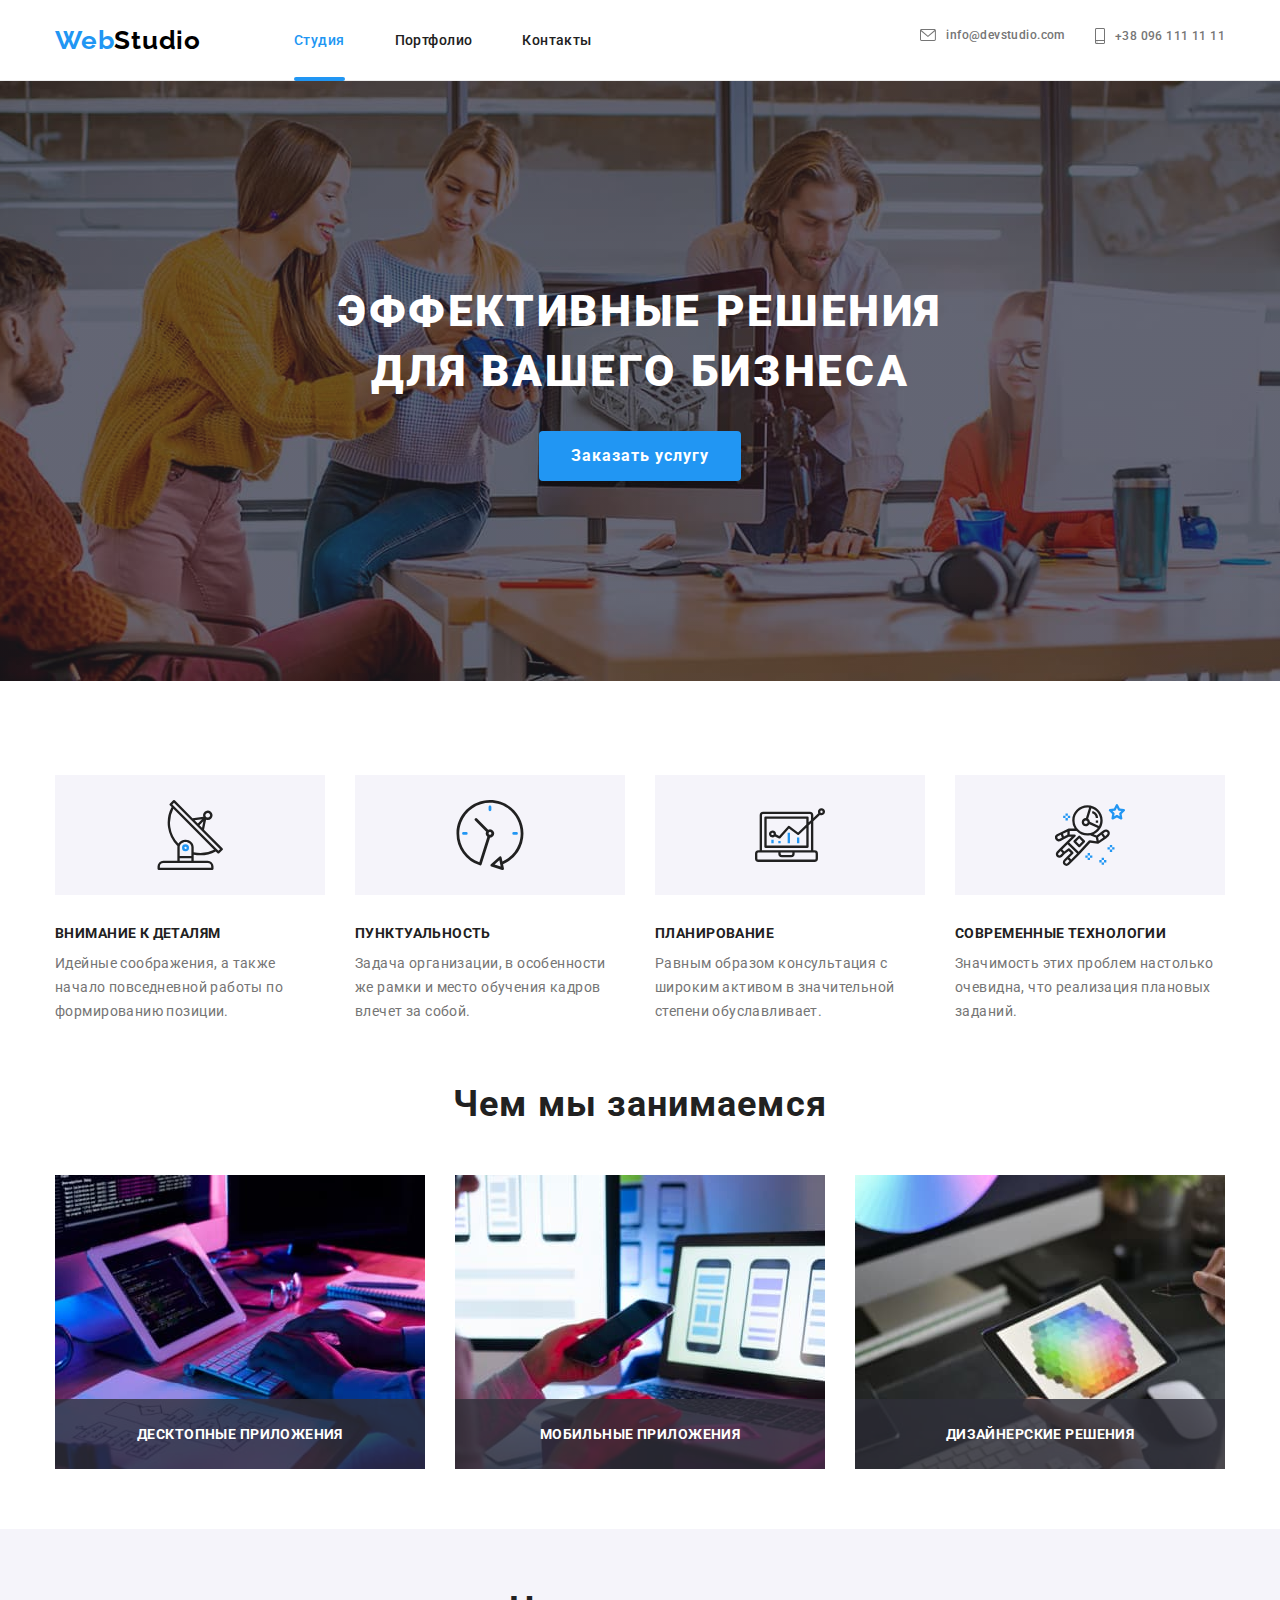
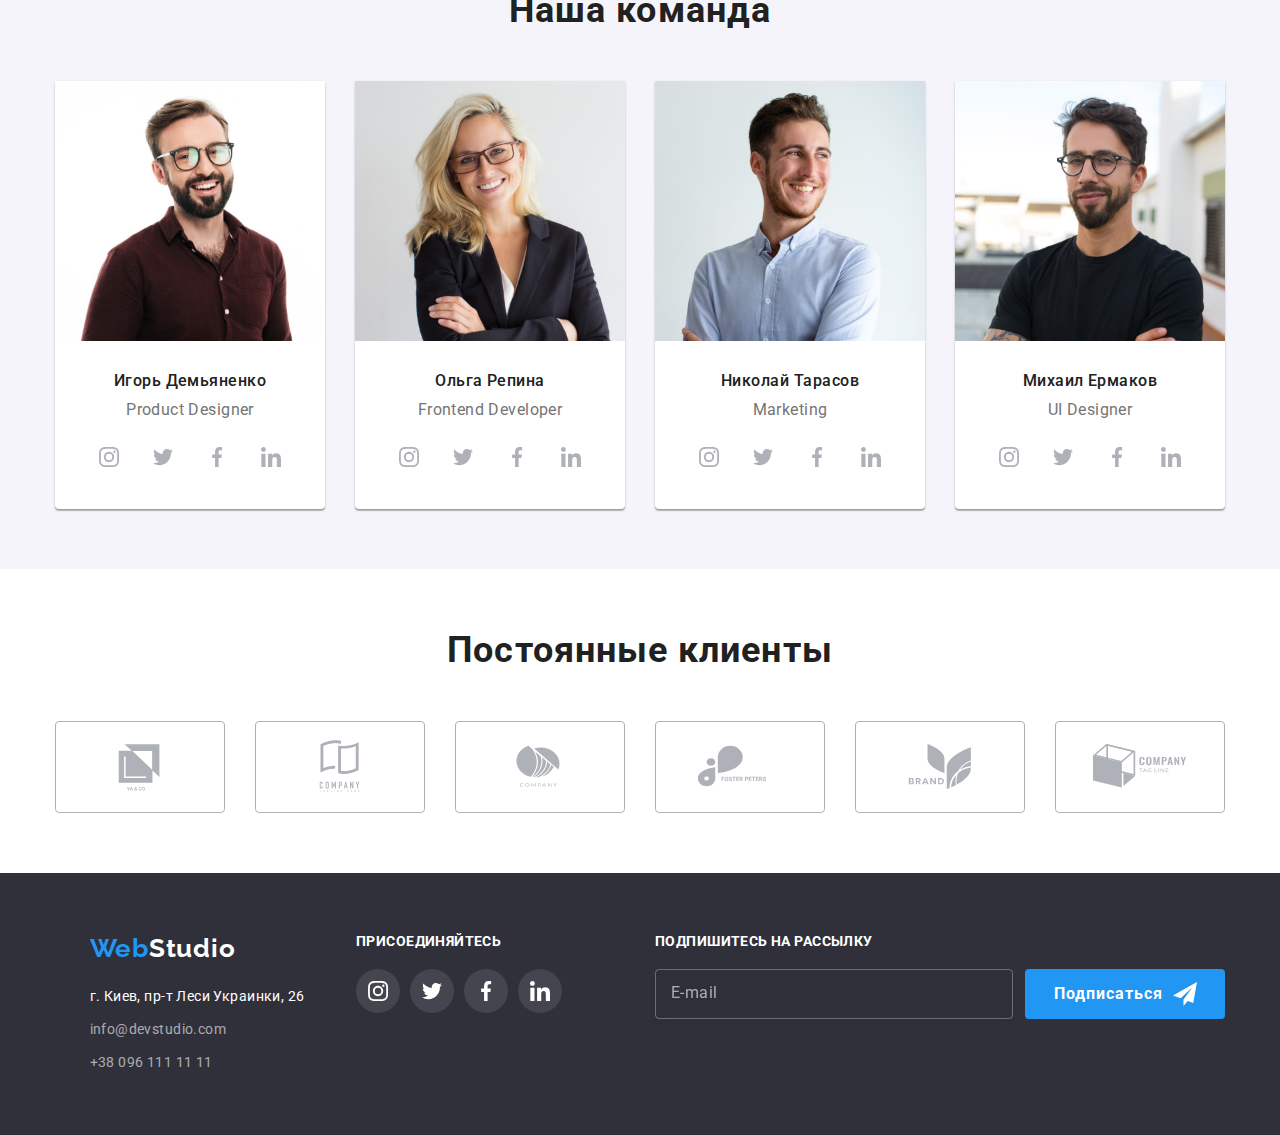
==== commit 1e50dbc9: "50/50" ====
--- a/index.html
+++ b/index.html
@@ -190,26 +190,53 @@
           <ul class="services">
             <li class="services__item">
               <div class="thumb">
+                 <picture>
+                <source
+                  srcset="
+                    ./images/work/img.jpg    1x,
+                    ./images/work/desktop-applicationsdesktop@2x.jpg 2x
+                  "
+                  media="(min-width:1200px)"
+                />
                 <img src="./images/work/img.jpg" alt="Пишем код" width="370" height="294" />
+                </picture>
                 <p class="services__text">Десктопные приложения</p>
               </div>
             </li>
 
             <li class="services__item">
               <div class="thumb">
+                 <picture>
+                <source
+                  srcset="
+                    ./images/work/img1.jpg    1x,
+                    ./images/work/mobile-applicationsdesktop@2x.jpg 2x
+                  "
+                  media="(min-width:1200px)"
+                />
                 <img src="./images/work/img1.jpg" alt="Дизайн страницы" width="370" height="294" />
+               </picture>
                 <p class="services__text">Мобильные приложения</p>
               </div>
             </li>
 
             <li class="services__item">
               <div class="thumb">
+                 <picture>
+                <source
+                  srcset="
+                    ./images/work/img2.jpg     1x,
+                    ./images/work/design-desktop@2x.jpg  2x
+                  "
+                  media="(min-width:1200px)"
+                />
                 <img
                   src="./images/work/img2.jpg"
                   alt="Дизайнерское оформление"
                   width="370"
                   height="294"
                 />
+                </picture>
                 <p class="services__text">Дизайнерские решения</p>
               </div>
             </li>
@@ -253,8 +280,6 @@
                   class="employee-list__img"
                   src="./images/employees/igor.jpg"
                   alt="Фото Игоря Демьяненко"
-                  width="270"
-                  height="260"
                 />
               </picture>
               <div class="employee-list__info">
@@ -339,8 +364,6 @@
                   class="employee-list__img"
                   src="./images/employees/olga.jpg"
                   alt="Фото Ольги Репиной"
-                  width="270"
-                  height="260"
                 />
               </picture>
               <div class="employee-list__info">
@@ -422,10 +445,9 @@
                   media="(max-width:767px)"
                 />
                 <img
+                  class="employee-list__img"
                   src="./images/employees/img5.jpg"
                   alt="Фото Николая Тарасова"
-                  width="270"
-                  height="260"
                 />
               </picture>
               <div class="employee-list__info">
@@ -507,10 +529,9 @@
                   media="(max-width:767px)"
                 />
                 <img
+                  class="employee-list__img"
                   src="./images/employees/mikhail.jpg"
                   alt="Фото Михаила Ермакова"
-                  width="270"
-                  height="260"
                 />
               </picture>
               <div class="employee-list__info">
@@ -568,64 +589,67 @@
         </div>
       </section>
 
-      <!-- <section class="section">
-      <div class="container">
-        <h2 class="title">Постоянные клиенты</h2>
-        <ul class="clients-list">
-          <li class="clients-list__item">
-            <a href="" class="clients-list__link">
-              <svg class="clients-list__icon" width="106" height="60">
-                <use href="./images/icons.svg#logo1"></use>
-              </svg>
-            </a>
-          </li>
-          <li class="clients-list__item">
-            <a href="" class="clients-list__link">
-              <svg class="clients-list__icon" width="106" height="60">
-                <use href="./images/icons.svg#logo2"></use>
-              </svg>
-            </a>
-          </li>
-          <li class="clients-list__item">
-            <a href="" class="clients-list__link">
-              <svg class="clients-list__icon" width="106" height="60">
-                <use href="./images/icons.svg#logo3"></use>
-              </svg>
-            </a>
-          </li>
-          <li class="clients-list__item">
-            <a href="" class="clients-list__link">
-              <svg class="clients-list__icon" width="106" height="60">
-                <use href="./images/icons.svg#logo4"></use>
-              </svg>
-            </a>
-          </li>
-          <li class="clients-list__item">
-            <a href="" class="clients-list__link">
-              <svg class="clients-list__icon" width="106" height="60">
-                <use href="./images/icons.svg#logo5"></use>
-              </svg>
-            </a>
-          </li>
-          <li class="clients-list__item">
-            <a href="" class="clients-list__link">
-              <svg class="clients-list__icon" width="106" height="60">
-                <use href="./images/icons.svg#logo6"></use>
-              </svg>
-            </a>
-          </li>
-        </ul>
-      </div>
-    </section> -->
+      <section class="section">
+        <div class="container">
+          <h2 class="title">Постоянные клиенты</h2>
+          <ul class="clients-list">
+            <li class="clients-list__item">
+              <a href="" class="clients-list__link">
+                <svg class="clients-list__icon" width="106" height="60">
+                  <use href="./images/icons.svg#logo1"></use>
+                </svg>
+              </a>
+            </li>
+            <li class="clients-list__item">
+              <a href="" class="clients-list__link">
+                <svg class="clients-list__icon" width="106" height="60">
+                  <use href="./images/icons.svg#logo2"></use>
+                </svg>
+              </a>
+            </li>
+            <li class="clients-list__item">
+              <a href="" class="clients-list__link">
+                <svg class="clients-list__icon" width="106" height="60">
+                  <use href="./images/icons.svg#logo3"></use>
+                </svg>
+              </a>
+            </li>
+            <li class="clients-list__item">
+              <a href="" class="clients-list__link">
+                <svg class="clients-list__icon" width="106" height="60">
+                  <use href="./images/icons.svg#logo4"></use>
+                </svg>
+              </a>
+            </li>
+            <li class="clients-list__item">
+              <a href="" class="clients-list__link">
+                <svg class="clients-list__icon" width="106" height="60">
+                  <use href="./images/icons.svg#logo5"></use>
+                </svg>
+              </a>
+            </li>
+            <li class="clients-list__item">
+              <a href="" class="clients-list__link">
+                <svg class="clients-list__icon" width="106" height="60">
+                  <use href="./images/icons.svg#logo6"></use>
+                </svg>
+              </a>
+            </li>
+          </ul>
+        </div>
+      </section>
     </main>
 
-    <!-- Футер -->
-    <!-- <footer class="footer">
+  
+
+    <footer class="footer">
       <div class="container container-footer">
-        <div class="company-address">
-          <a href="./index.html" lang="en" class="logo">
+              <div class="company-address">
+                <div class="logo-position">
+          <a href="./index.html" lang="en" class="logo logo-footer">
             Web<span class="logo_theme--dark">Studio</span></a
           >
+          </div>
           <address>
             <ul class="address">
               <li class="address__item">г. Киев, пр-т Леси Украинки, 26</li>
@@ -674,7 +698,7 @@
           </ul>
         </div>
         <div class="subscription-box">
-          <p class="invitation-text">Подпишитесь на рассылку</p>
+          <p class="invitation-text invitation-text-form">Подпишитесь на рассылку</p>
           <form class="subscription-form">
             <label>
               <input
@@ -697,7 +721,7 @@
       </div>
     </footer>
 
-    <div class="backdrop is-hidden" data-modal>
+    <!-- <div class="backdrop is-hidden" data-modal>
       <div class="modal">
         <button type="button" class="close" data-modal-close>
           <svg class="untitled" width="18" height="18">
@@ -768,8 +792,8 @@
           >
           <button class="modal-button-submit" type="submit">Отправить</button>
         </form>
-      </div>
-    </div> -->
+      </div> -->
+    </div>
     <script src="./js/modal.js"></script>
     <script src="./js/mobile-menu.js"></script>
   </body>
--- a/css/main.min.css
+++ b/css/main.min.css
@@ -1 +1 @@
-:root{--primary-font: "Roboto", sans-serif;--secondary-font: "Raleway", sans-serif;--primary-text-color: #757575;--title-text-color: #212121;--accent-color: #2196f3;--background-dark: #2f303a;--contrasting-color: #ffffff;--svg-color: #afb1b8;--background-secondary-color: #f5f4fa;--transition-duration-timing-function: 250ms cubic-bezier(0.4, 0, 0.2, 1)}.visually-hidden{position:absolute;width:1px;height:1px;padding:0;margin:-1px;overflow:hidden;clip:rect(0, 0, 0, 0);white-space:nowrap;border:0}.social-list__link,.clients-list__link,.clients-list,.services__text,.wrapper{display:flex;align-items:center;justify-content:center}h1,h2,h3,h4,h5,h6,p{margin-top:0;margin-bottom:0}ul,ol{margin-top:0;margin-bottom:0;padding-left:0;list-style:none}img{display:block}a{text-decoration:none}body{background-color:var(--contrasting-color);color:var(--primary-text-color);font-family:var(--primary-font);font-size:14px;line-height:1.71;letter-spacing:.03em}.section{padding-bottom:94px;padding-top:94px}.container{padding-left:15px;padding-right:15px}@media screen and (max-width: 768px){.container{width:450px;margin-left:auto;margin-right:auto}}@media screen and (min-width: 768px){.container{width:738px;margin-left:auto;margin-right:auto}}@media screen and (min-width: 1200px){.container{width:1170px}}.button{color:var(--contrasting-color);background-color:var(--accent-color);border:none;font-family:inherit;cursor:pointer;font-weight:500;font-size:16px;line-height:1.62;letter-spacing:.03em;border-radius:4px}header{border-bottom:1px solid #ececec}.logo{font-family:var(--secondary-font);color:var(--accent-color);font-size:24px;font-weight:700;line-height:1.1666666667;letter-spacing:.03em}.logo_theme--dark{color:var(--contrasting-color)}.logo_theme--white{color:#000}@media screen and (max-width: 767px){.menu{display:none}.contact{display:none}.mobile-menu-open{background-color:rgba(0,0,0,0);border:none;line-height:0}}@media screen and (min-width: 768px){.mobile-menu{display:none}.mobile-menu-open{display:none}.logo{font-size:24px;font-weight:700;line-height:1.1666666667;margin-right:88px}.main-header,.menu,.navigation,.menu__item{display:flex;align-items:center}.menu__item:not(:last-child){margin-right:50px}.menu__link{font-size:14px;font-weight:500;line-height:1.1428571429;transition:color var(--transition-duration-timing-function);padding:32px 0;color:var(--title-text-color)}.menu__link:hover,.menu__link:focus{color:var(--accent-color)}.current{position:relative;color:var(--accent-color)}.current::after{content:"";position:absolute;left:0;bottom:-1px;width:100%;height:4px;background:#2196f3;border-radius:2px}.contact{margin-left:auto}.contact__link{display:flex;align-items:center;font-size:12px;font-weight:500;line-height:1.1666666667;color:var(--primary-text-color);transition:color var(--transition-duration-timing-function)}.contact__link:hover,.contact__link:focus{color:var(--accent-color)}.contact__item:not(:last-child){margin-bottom:10px}.contact__icon{fill:currentColor;margin-right:10px;transition:fill var(--transition-duration-timing-function)}.contact__icon:hover,.contact__icon:focus{fill:currentColor}}@media screen and (min-width: 1200px){.logo{font-size:26px;font-weight:700;line-height:1.1923076923;margin-right:93px}.logo_theme--dark{color:var(--contrasting-color)}.logo_theme--white{color:#000}.contact{display:flex;margin-left:auto}.contact__item+.contact__item{margin-left:30px}}@media screen and (max-width: 767px){.mobile-menu__container{position:relative;padding:48px 25px}.mobile-menu{position:fixed;z-index:100;top:0;left:0;width:100%;height:100%;max-height:796px;background-color:var(--contrasting-color);box-shadow:0 0 0 100max rgba(0,0,0,.5);opacity:0;visibility:hidden;pointer-events:none;transition:opacity var(----transition-duration-timing-function),visibility var(----transition-duration-timing-function)}.mobile-menu.is-open{opacity:1;visibility:visible;pointer-events:auto}.main-header{display:flex;justify-content:space-between;align-items:center;padding-top:10px;padding-bottom:10px}.mobile-menu__close-btn{position:absolute;top:10px;right:15px;background-color:rgba(0,0,0,0);border:none;padding:0}.mobile-menu__close-icon{fill:var(--title-text-color)}.mobile-menu_list-nav{margin-bottom:302px}.mobile-menu__list-nav-link{font-family:var(--primary-font);color:var(--title-text-color);font-size:40px;font-weight:500;line-height:1.175;letter-spacing:.02em;transition:color var(----transition-duration-timing-function)}.mobile-menu__list-nav-link:hover,.mobile-menu__list-nav-link:focus{color:var(--accent-color)}.mobile-menu__list-contact-link{font-family:var(--primary-font);color:var(--title-text-color);font-size:34px;font-weight:500;line-height:1.1764705882;letter-spacing:.02em;transition:color var(----transition-duration-timing-function)}.mobile-menu__list-contact-link:hover,.mobile-menu__list-contact-link:focus{color:var(--accent-color)}.mobile-menu_list-nav-item:not(:last-child),.mobile-menu_list-contact-item:not(:last-child){margin-bottom:32px}.mobile-menu_list-contact{margin-bottom:64px}.mobile-menu_list-social{display:flex}.mobile-menu__list-social-link{font-family:var(--primary-font);color:var(--title-text-color);font-size:18px;font-weight:500;line-height:1.2222222222;letter-spacing:.02em;transition:color var(----transition-duration-timing-function)}.mobile-menu__list-social-link:hover,.mobile-menu__list-social-link:focus{color:var(--accent-color)}.mobile-menu_list-social-item:not(:last-child){margin-right:20px}.mobile-menu__list-social-link::after{content:"";border:1px solid rgba(33,33,33,.2);transform:rotate(90deg);margin-left:10px}.mobile-menu__list-social-link:hover .mobile-menu__list-social-link::after,.mobile-menu__list-social-link:focus .mobile-menu__list-social-link::after{color:var(--accent-color)}}.hero{background-image:linear-gradient(rgba(47, 48, 58, 0.4), rgba(47, 48, 58, 0.4)),url("../../images/bg.jpg");background-color:#c4c4c4;background-position:center top;background-size:cover;background-repeat:no-repeat}@media(min-device-pixel-ratio: 2),(min-resolution: 192dpi),(min-resolution: 2dppx){.hero{background-image:url("../../images/bgdesktop@2x.jpg")}}@media screen and (min-width: 480px){.hero{padding:116px 0;background-size:480px}.hero__position{display:flex;justify-content:center}.hero__title{color:var(--contrasting-color);font-size:26px;font-weight:900;line-height:1.6153846154;text-transform:uppercase;letter-spacing:.06em;width:360px}.hero-container{text-align:center}.hero-button{display:inline-block;padding:10px 32px;font-size:16px;font-weight:700;line-height:1.875;text-align:center;letter-spacing:.06em;box-shadow:0px 4px 4px rgba(0,0,0,.15);margin-top:30px;transition:background-color var(--transition-duration-timing-function)}.hero-button:hover,.hero-button:focus{background-color:#188ce8}}@media screen and (min-width: 768px){.hero{padding:118px 0;background-size:768px}}@media screen and (min-width: 1200px){.hero{padding:200px 0;background-size:1600px 600px}}.benefits__subtitle{color:var(--title-text-color);font-size:14px;font-weight:700;line-height:1.1428571429;letter-spacing:.03em;text-transform:uppercase;margin-bottom:10px;margin-top:30px;text-align:center}.benefits__text{font-size:14px;font-weight:400;line-height:1.7142857143;text-align:left}.wrapper{height:120px;background-color:var(--background-secondary-color)}.section-benefits{padding-top:60px;padding-bottom:0}@media screen and (max-width: 768px){.benefits__item{min-width:450px}.benefits__item:not(:last-child){margin-bottom:30px}.section-benefits{padding-bottom:60px}}@media screen and (min-width: 768px){.benefits{display:flex;flex-wrap:wrap;column-gap:30px;row-gap:30px}.benefits__subtitle{text-align:left}.benefits__item{flex-basis:calc((100% - 30px)/2);width:354px}}@media screen and (min-width: 1200px){.section-benefits{padding-top:94px}.section-benefits .benefits{column-gap:0}.section-benefits .benefits__item{flex-basis:calc((100% - 90px)/4);max-width:270px}.section-benefits .benefits__item:not(:last-child){margin-right:30px}}.title{color:var(--title-text-color);font-size:36px;font-weight:700;line-height:1.1666666667;text-align:center;letter-spacing:.03em;margin-bottom:50px}.services{display:flex}.services__item:not(:last-child){margin-right:30px}.services__text{position:absolute;bottom:0;color:var(--contrasting-color);font-size:14px;font-weight:700;line-height:1.1428571429;letter-spacing:.03em;text-transform:uppercase;background-color:rgba(47,48,58,.8);width:370px;height:70px}.thumb{position:relative}@media screen and (max-width: 1200px){.title-services{display:none}.section-services{display:none}}.section-team{background-color:var(--background-secondary-color)}.employee-list__info{padding:30px 0}.employee-list__name{font-size:16px;font-weight:500;line-height:1.1875;letter-spacing:.03em;color:var(--title-text-color);text-align:center;margin-bottom:10px}.employee-list__text{font-size:16px;font-weight:400;line-height:1.1875;margin-bottom:16px;text-align:center}.employee-list__card{box-shadow:0px 1px 3px rgba(0,0,0,.12),0px 1px 1px rgba(0,0,0,.14),0px 2px 1px rgba(0,0,0,.2);width:450px;border-radius:0px 0px 4px 4px;background-color:var(--contrasting-color)}@media screen and (max-width: 768px){.title{margin-bottom:30px}.employee-list__card:not(:last-child){margin-bottom:30px}.employee-list__img{width:450px;height:460px}.section{padding-top:60px}}@media screen and (min-width: 768px){.employee-list{display:flex;flex-wrap:wrap;column-gap:30px;row-gap:30px}.employee-list__card{flex-basis:calc((100% - 30px)/2)}.employee-list__img{width:354px;height:374px}.employee-list__info{width:354px}.employee-list__card{width:354px}}@media screen and (min-width: 1200px){.employee-list__card{flex-basis:calc((100% - 90px)/4)}.employee-list__img{width:270px;height:260px}.employee-list__info{width:270px}.employee-list__card{width:270px}}.clients-list{gap:30px;flex-wrap:wrap}.clients-list__link{border:1px solid var(--svg-color);border-radius:4px;width:170px;height:92px;color:var(--svg-color);transition:color var(--transition-duration-timing-function),border-color var(--transition-duration-timing-function)}.clients-list__link:hover,.clients-list__link:focus{border-color:var(--accent-color);color:var(--accent-color)}.clients-list__icon{fill:currentColor;transition:fill var(--transition-duration-timing-function)}.clients-list__icon:hover,.clients-list__icon:focus{fill:currentColor}.button-secondary{display:inline-block;padding:6px 22px;color:#212121;background-color:#f5f4fa;transition:color var(--transition-duration-timing-function),background-color var(--transition-duration-timing-function),box-shadow var(--transition-duration-timing-function)}.button-secondary:hover,.button-secondary:focus{color:var(--contrasting-color);background-color:var(--accent-color);box-shadow:0px 3px 1px rgba(0,0,0,.1),0px 1px 2px rgba(0,0,0,.08),0px 2px 2px rgba(0,0,0,.12)}.filter{display:flex;justify-content:center;margin-bottom:50px}.filter__item:not(:last-child){margin-right:8px}.card-set{display:flex;flex-wrap:wrap;column-gap:30px;row-gap:30px}.card-set__item{flex-basis:calc((100% - 60px)/3);transition:box-shadow var(--transition-duration-timing-function)}.card-set__item:hover,.card-set__item:focus{box-shadow:0px 1px 1px rgba(0,0,0,.12),0px 4px 4px rgba(0,0,0,.06),1px 4px 6px rgba(0,0,0,.16)}.card-set__info{padding:20px 24px;border:1px solid #eee}.card-set__name{font-size:18px;font-weight:700;line-height:2;letter-spacing:.06em;color:var(--title-text-color);margin-bottom:4px;text-align:left}.card-set__text{font-size:16px;font-weight:400;line-height:1.875;letter-spacing:.03em;color:var(--primary-text-color);text-align:left}.box-overlay{position:relative;overflow:hidden}.overlay{position:absolute;text-align:left;top:0;left:0;width:100%;font-size:18px;font-weight:400;line-height:1.5555555556;letter-spacing:.03em;color:var(--contrasting-color);padding:63px 24px;background-color:rgba(33,150,243,.9);overflow:auto;transform:translate(0, 100%);transition:transform var(--transition-duration-timing-function)}.card-set__link:hover .overlay,.card-set__link:focus .overlay{transform:translate(0, 0)}.footer{padding-top:60px;padding-bottom:60px;background-color:var(--background-dark)}.container-footer{display:flex}.address{margin-top:20px;margin-right:70px}.address__item{color:var(--contrasting-color);font-style:normal}.address__link{color:rgba(255,255,255,.6);font-style:normal}.address__link:hover,.address__link:focus{color:var(--accent-color)}.address__item:not(:last-child){margin-bottom:9px}.invitation-box{margin-right:93px}.invitation-box-position{position:relative}.invitation-text{color:var(--contrasting-color);font-size:14px;font-weight:700;line-height:1.1428571429;letter-spacing:.03em;text-transform:uppercase;margin-bottom:20px;margin-top:12px}.subscription-form{display:flex}.subscription-form__mail-address{width:358px;height:50px;background-color:rgba(0,0,0,0);border:1px solid rgba(255,255,255,.3);filter:drop-shadow(0px 4px 4px rgba(0, 0, 0, 0.15));border-radius:4px;padding:16px 15px;font-size:12px;font-weight:400;line-height:1.1666666667;letter-spacing:.01em;color:var(--contrasting-color);transition:border-color var(--transition-duration-timing-function)}.subscription-form__mail-address:focus{outline:none;border-color:var(--accent-color)}.subscription-form__mail-address::placeholder{font-size:16px;font-weight:400;line-height:1.25;letter-spacing:.03em;color:rgba(255,255,255,.6)}.subscription-form__btn{font-size:16px;font-weight:700;line-height:1.875;letter-spacing:.06em;color:var(--contrasting-color);width:200px;height:50px;background-color:var(--accent-color);border-radius:4px;border:none;padding-top:10px;padding-right:62px;padding-bottom:10px;padding-left:29px;transition:background-color var(--transition-duration-timing-function),box-shadow var(--transition-duration-timing-function)}.subscription-form__btn:hover,.subscription-form__btn:focus{background-color:#188ce8;box-shadow:0px 4px 4px rgba(0,0,0,.15)}.subscription-form__icon{fill:var(--contrasting-color);position:absolute;top:50%;right:28px;transform:translateY(-50%)}.subscription-form__wrapper{display:flex;position:relative;margin-left:12px}.social-list{display:flex;justify-content:center;gap:10px}.social-list__link{width:44px;height:44px;border-radius:50%;background-color:rgba(255,255,255,.1);transition:fill var(--transition-duration-timing-function),background-color var(--transition-duration-timing-function)}.social-list__link:hover,.social-list__link:focus{background-color:var(--accent-color)}.social-list__icon{fill:var(--contrasting-color)}.social-list__link_theme_lite{background-color:var(--contrasting-color)}.social-list__link_theme_lite:hover,.social-list__link_theme_lite:focus{background-color:var(--accent-color)}.social-list__icon_theme_lite{fill:var(--svg-color)}.social-list__link_theme_lite:hover .social-list__icon_theme_lite,.social-list__link_theme_lite:focus .social-list__icon_theme_lite{fill:var(--contrasting-color)}.backdrop{position:fixed;top:0;left:0;width:100%;height:100%;background-color:rgba(0,0,0,.2);transition:opacity var(--transition-duration-timing-function),visibility var(--transition-duration-timing-function)}.backdrop.is-hidden{opacity:0;pointer-events:none;visibility:inherit}.modal{position:absolute;top:50%;left:50%;transform:translate(-50%, -50%);min-width:528px;min-height:581px;padding:40px;background-color:var(--contrasting-color);border-radius:4px;box-shadow:0px 1px 3px rgba(0,0,0,.12),0px 1px 1px rgba(0,0,0,.14),0px 2px 1px rgba(0,0,0,.2);transition:box-shadow var(--transition-duration-timing-function),transform var(--transition-duration-timing-function)}.modal-form{display:flex;flex-direction:column;position:relative}.modal-text{font-weight:700;font-size:20px;line-height:1.15;letter-spacing:.03em;color:var(--title-text-color);margin-bottom:12px}.backdrop.is-hidden .modal{transform:translate(-50%, -50%) scale(0.7)}.close{position:absolute;top:8px;right:8px;display:flex;justify-content:center;align-items:center;border:1px solid rgba(0,0,0,.1);border-radius:50%;width:30px;height:30px;background-color:rgba(0,0,0,0);padding:0}.close:hover,.close:focus{border-color:var(--accent-color)}.untitled{transition:fill var(--transition-duration-timing-function)}.close:hover .untitled,.close:focus .untitled{fill:var(--accent-color)}.modal-form-input{width:100%;height:40px;border:1px solid rgba(33,33,33,.2);border-radius:4px;padding-left:42px;padding-top:11px;padding-bottom:11px;padding-right:12px;font-size:12px;line-height:1.17;letter-spacing:.01em;color:#000;transition:border-color var(--transition-duration-timing-function)}.modal-form-input:focus{outline:none;border-color:var(--accent-color)}.modal-input-icon{position:absolute;top:50%;left:0;transform:translateY(-50%);margin-left:12px;fill:#212121;transition:fill var(--transition-duration-timing-function)}.modal-form-input:focus+.modal-input-icon{fill:var(--accent-color)}.modal-form-input-desc{display:block;font-size:12px;line-height:1.17;letter-spacing:.01em;color:var(--primary-text-color);margin-bottom:4px}.modal-form-field{margin-bottom:10px}.modal-form-input-wrapper{display:block;position:relative}.modal-form-message{resize:none;width:100%;height:138px;padding:12px 16px;border:1px solid rgba(33,33,33,.2);border-radius:4px;outline:none;margin-bottom:20px;transition:border-color var(--transition-duration-timing-function)}.modal-form-message:focus{border-color:var(--accent-color)}.modal-form-message:focus::placeholder{font-size:12px;line-height:1.17;letter-spacing:.01em;color:rgba(117,117,117,.5)}.modal-form-check:checked+.modal-form-check-desc::before{background-color:var(--accent-color);border-color:var(--accent-color);background-image:url(../images/check.svg);background-position:center;background-repeat:no-repeat}.modal-form-check:focus+.modal-form-check-desc::before{opacity:1}.modal-form-check-desc{display:flex;align-items:center;font-size:14px;line-height:1.71;letter-spacing:.03em;color:var(--primary-text-color);margin-bottom:30px}.modal-form-check-desc::before{display:block;width:16px;height:15px;border:2px solid #212121;border-radius:2px;cursor:pointer;margin-right:7px;margin-left:13px;content:""}.agreement-link{color:var(--accent-color);text-decoration:underline}.modal-button-submit{align-self:center;width:200px;height:50px;padding:10px 55px;font-weight:700;font-size:16px;line-height:1.88;letter-spacing:.06em;color:var(--contrasting-color);background-color:var(--accent-color);border:rgba(0,0,0,0);border-radius:4px;transition:box-shadow var(--transition-duration-timing-function)}.modal-button-submit:hover,.modal-button-submit:focus{background-color:#188ce8;box-shadow:0px 4px 4px rgba(0,0,0,.15)}/*# sourceMappingURL=main.min.css.map */+:root{--primary-font: "Roboto", sans-serif;--secondary-font: "Raleway", sans-serif;--primary-text-color: #757575;--title-text-color: #212121;--accent-color: #2196f3;--background-dark: #2f303a;--contrasting-color: #ffffff;--svg-color: #afb1b8;--background-secondary-color: #f5f4fa;--transition-duration-timing-function: 250ms cubic-bezier(0.4, 0, 0.2, 1)}.visually-hidden{position:absolute;width:1px;height:1px;padding:0;margin:-1px;overflow:hidden;clip:rect(0, 0, 0, 0);white-space:nowrap;border:0}.social-list__link,.clients-list__link,.clients-list,.services__text,.wrapper{display:flex;align-items:center;justify-content:center}h1,h2,h3,h4,h5,h6,p{margin-top:0;margin-bottom:0}ul,ol{margin-top:0;margin-bottom:0;padding-left:0;list-style:none}img{display:block}a{text-decoration:none}body{background-color:var(--contrasting-color);color:var(--primary-text-color);font-family:var(--primary-font);font-size:14px;line-height:1.71;letter-spacing:.03em}.section{padding-bottom:94px;padding-top:94px}.container{padding-left:15px;padding-right:15px;margin-left:auto;margin-right:auto}@media screen and (min-width: 480px){.container{width:480px}}@media screen and (min-width: 480px)and (min-width: 768px){.container{width:768px}}@media screen and (min-width: 1200px){.container{width:1200px}}.button{color:var(--contrasting-color);background-color:var(--accent-color);border:none;font-family:inherit;cursor:pointer;font-size:16px;font-weight:700;line-height:1.875;letter-spacing:.03em;border-radius:4px}header{border-bottom:1px solid #ececec}.logo{font-family:var(--secondary-font);color:var(--accent-color);font-size:24px;font-weight:700;line-height:1.1666666667;letter-spacing:.03em}.logo_theme--dark{color:var(--contrasting-color)}.logo_theme--white{color:#000}@media screen and (max-width: 767px){.menu{display:none}.contact{display:none}.mobile-menu-open{background-color:rgba(0,0,0,0);border:none;line-height:0}}@media screen and (min-width: 768px){.mobile-menu{display:none}.mobile-menu-open{display:none}.logo{font-size:24px;font-weight:700;line-height:1.1666666667;margin-right:88px}.main-header,.menu,.navigation,.menu__item{display:flex;align-items:center}.menu__item:not(:last-child){margin-right:50px}.menu__link{font-size:14px;font-weight:500;line-height:1.1428571429;transition:color var(--transition-duration-timing-function);padding:32px 0;color:var(--title-text-color)}.menu__link:hover,.menu__link:focus{color:var(--accent-color)}.current{position:relative;color:var(--accent-color)}.current::after{content:"";position:absolute;left:0;bottom:-1px;width:100%;height:4px;background:#2196f3;border-radius:2px}.contact{margin-left:auto}.contact__link{display:flex;align-items:center;font-size:12px;font-weight:500;line-height:1.1666666667;color:var(--primary-text-color);transition:color var(--transition-duration-timing-function)}.contact__link:hover,.contact__link:focus{color:var(--accent-color)}.contact__item:not(:last-child){margin-bottom:10px}.contact__icon{fill:currentColor;margin-right:10px;transition:fill var(--transition-duration-timing-function)}.contact__icon:hover,.contact__icon:focus{fill:currentColor}}@media screen and (min-width: 1200px){.logo{font-size:26px;font-weight:700;line-height:1.1923076923;margin-right:93px}.logo_theme--dark{color:var(--contrasting-color)}.logo_theme--white{color:#000}.contact{display:flex;margin-left:auto}.contact__item+.contact__item{margin-left:30px}}@media screen and (max-width: 767px){.mobile-menu__container{position:relative;padding:48px 25px}.mobile-menu{position:fixed;z-index:100;top:0;left:0;width:100%;height:100%;max-height:796px;background-color:var(--contrasting-color);box-shadow:0 0 0 100max rgba(0,0,0,.5);opacity:0;visibility:hidden;pointer-events:none;transition:opacity var(----transition-duration-timing-function),visibility var(----transition-duration-timing-function)}.mobile-menu.is-open{opacity:1;visibility:visible;pointer-events:auto}.main-header{display:flex;justify-content:space-between;align-items:center;padding-top:10px;padding-bottom:10px}.mobile-menu__close-btn{position:absolute;top:10px;right:15px;background-color:rgba(0,0,0,0);border:none;padding:0}.mobile-menu__close-icon{fill:var(--title-text-color)}.mobile-menu_list-nav{margin-bottom:302px}.mobile-menu__list-nav-link{font-family:var(--primary-font);color:var(--title-text-color);font-size:40px;font-weight:500;line-height:1.175;letter-spacing:.02em;transition:color var(----transition-duration-timing-function)}.mobile-menu__list-nav-link:hover,.mobile-menu__list-nav-link:focus{color:var(--accent-color)}.mobile-menu__list-contact-link{font-family:var(--primary-font);color:var(--title-text-color);font-size:34px;font-weight:500;line-height:1.1764705882;letter-spacing:.02em;transition:color var(----transition-duration-timing-function)}.mobile-menu__list-contact-link:hover,.mobile-menu__list-contact-link:focus{color:var(--accent-color)}.mobile-menu_list-nav-item:not(:last-child),.mobile-menu_list-contact-item:not(:last-child){margin-bottom:32px}.mobile-menu_list-contact{margin-bottom:64px}.mobile-menu_list-social{display:flex}.mobile-menu__list-social-link{font-family:var(--primary-font);color:var(--title-text-color);font-size:18px;font-weight:500;line-height:1.2222222222;letter-spacing:.02em;transition:color var(----transition-duration-timing-function)}.mobile-menu__list-social-link:hover,.mobile-menu__list-social-link:focus{color:var(--accent-color)}.mobile-menu_list-social-item:not(:last-child){margin-right:20px}.mobile-menu__list-social-link::after{content:"";border:1px solid rgba(33,33,33,.2);transform:rotate(90deg);margin-left:10px}.mobile-menu__list-social-link:hover .mobile-menu__list-social-link::after,.mobile-menu__list-social-link:focus .mobile-menu__list-social-link::after{color:var(--accent-color)}}.hero{min-height:100%;background-image:linear-gradient(rgba(47, 48, 58, 0.4), rgba(47, 48, 58, 0.4)),url("../../images/bg.jpg");background-color:#c4c4c4;background-position:center top;background-size:cover;background-repeat:no-repeat}@media(min-device-pixel-ratio: 2),(min-resolution: 192dpi),(min-resolution: 2dppx){.hero{background-image:url("../../images/bgdesktop@2x.jpg")}}@media screen and (min-width: 480px){.hero{padding:116px 0;background-size:480px}.hero__position{display:flex;justify-content:center}.hero__title{color:var(--contrasting-color);font-size:26px;font-weight:900;line-height:1.6153846154;text-transform:uppercase;letter-spacing:.06em;width:360px}.hero-container{text-align:center}.hero-button{display:inline-block;padding:10px 32px;font-size:16px;font-weight:700;line-height:1.875;text-align:center;letter-spacing:.06em;box-shadow:0px 4px 4px rgba(0,0,0,.15);margin-top:30px;transition:background-color var(--transition-duration-timing-function)}.hero-button:hover,.hero-button:focus{background-color:#188ce8}}@media screen and (min-width: 768px){.hero{padding:118px 0;background-size:768px 400px}}@media screen and (min-width: 1200px){.hero{padding:200px 0;background-size:1600px 600px}}.hero{padding:200px 0;background-image:linear-gradient(rgba(47, 48, 58, 0.4), rgba(47, 48, 58, 0.4)),url(../images/backgroundimage.jpg);background-color:#c4c4c4;background-size:cover}.hero__position{display:flex;justify-content:center}.hero__title{color:var(--contrasting-color);font-size:44px;font-weight:900;line-height:1.3636363636;text-transform:uppercase;letter-spacing:.06em;width:696px}.hero-container{text-align:center}.hero-button{display:inline-block;padding:10px 32px;font-size:16px;font-weight:700;line-height:1.875;text-align:center;letter-spacing:.06em;box-shadow:0px 4px 4px rgba(0,0,0,.15);margin-top:30px;transition:background-color var(--transition-duration-timing-function)}.hero-button:hover,.hero-button:focus{background-color:#188ce8}.benefits__subtitle{color:var(--title-text-color);font-size:14px;font-weight:700;line-height:1.1428571429;letter-spacing:.03em;text-transform:uppercase;margin-bottom:10px;margin-top:30px;text-align:center}.benefits__text{font-size:14px;font-weight:400;line-height:1.7142857143;text-align:left}.wrapper{height:120px;background-color:var(--background-secondary-color)}.section-benefits{padding-top:60px;padding-bottom:0}@media screen and (max-width: 768px){.benefits__item{width:100%;max-width:450px}.benefits__item:not(:last-child){margin-bottom:30px}.section-benefits{padding-bottom:60px}}@media screen and (min-width: 768px){.benefits{display:flex;flex-wrap:wrap;column-gap:30px;row-gap:30px}.benefits__subtitle{text-align:left}.benefits__item{flex-basis:calc((100% - 30px)/2);width:100%;max-width:354px}}@media screen and (min-width: 1200px){.section-benefits{padding-top:94px}.section-benefits .benefits{column-gap:0}.section-benefits .benefits__item{flex-basis:calc((100% - 90px)/4);width:100%;max-width:270px}.section-benefits .benefits__item:not(:last-child){margin-right:30px}}.title{color:var(--title-text-color);font-size:36px;font-weight:700;line-height:1.1666666667;text-align:center;letter-spacing:.03em;margin-bottom:50px}.services{display:flex}.services__item:not(:last-child){margin-right:30px}.services__text{position:absolute;bottom:0;color:var(--contrasting-color);font-size:14px;font-weight:700;line-height:1.1428571429;letter-spacing:.03em;text-transform:uppercase;background-color:rgba(47,48,58,.8);width:370px;height:70px}.thumb{position:relative}@media screen and (max-width: 1200px){.title-services{display:none}.section-services{display:none}}.section-team{background-color:var(--background-secondary-color)}.employee-list__info{padding:30px 0}.employee-list__name{font-size:16px;font-weight:500;line-height:1.1875;letter-spacing:.03em;color:var(--title-text-color);text-align:center;margin-bottom:10px}.employee-list__text{font-size:16px;font-weight:400;line-height:1.1875;margin-bottom:16px;text-align:center}.employee-list__card{box-shadow:0px 1px 3px rgba(0,0,0,.12),0px 1px 1px rgba(0,0,0,.14),0px 2px 1px rgba(0,0,0,.2);width:450px;border-radius:0px 0px 4px 4px;background-color:var(--contrasting-color)}@media screen and (max-width: 767px){.title{margin-bottom:30px}.employee-list__card:not(:last-child){margin-bottom:30px}.employee-list__img{width:100%;max-width:450px;height:460px}.section{padding-top:60px}}@media screen and (min-width: 768px){.employee-list{display:flex;gap:30px;flex-wrap:wrap}.employee-list__card{flex-basis:calc((100% - 30px)/2)}.employee-list__img{width:354px;height:374px}.employee-list__card:not(:last-child){margin-bottom:0}}@media screen and (min-width: 1200px){.employee-list{max-width:1170px}.employee-list__card{flex-basis:calc((100% - 90px)/4)}.employee-list__img{width:270px;height:260px}.employee-list__info{width:270px}.employee-list__card{width:270px}}.clients-list{gap:30px;flex-wrap:wrap}.clients-list__link{border:1px solid var(--svg-color);border-radius:4px;height:92px;color:var(--svg-color);transition:color var(--transition-duration-timing-function),border-color var(--transition-duration-timing-function)}.clients-list__link:hover,.clients-list__link:focus{border-color:var(--accent-color);color:var(--accent-color)}.clients-list__icon{fill:currentColor;transition:fill var(--transition-duration-timing-function)}.clients-list__icon:hover,.clients-list__icon:focus{fill:currentColor}@media screen and (min-width: 480px){.clients-list__item{flex-basis:calc((100% - 30px)/2)}.clients-list__link{width:100%;max-width:210px}}@media screen and (min-width: 768px){.clients-list__item{flex-basis:calc((100% - 60px)/3)}.clients-list__link{width:100%;max-width:226px}}@media screen and (min-width: 1200px){.clients-list__item{flex-basis:calc((100% - 150px)/6)}.clients-list__link{width:100%;max-width:170px}}.button-secondary{display:inline-block;padding:6px 22px;color:#212121;background-color:#f5f4fa;transition:color var(--transition-duration-timing-function),background-color var(--transition-duration-timing-function),box-shadow var(--transition-duration-timing-function)}.button-secondary:hover,.button-secondary:focus{color:var(--contrasting-color);background-color:var(--accent-color);box-shadow:0px 3px 1px rgba(0,0,0,.1),0px 1px 2px rgba(0,0,0,.08),0px 2px 2px rgba(0,0,0,.12)}@media screen and (min-width: 480px){.filter{display:flex;column-gap:8px;row-gap:15px;flex-wrap:wrap;margin-bottom:40px}}@media screen and (min-width: 768px),(min-width: 1200px){.filter{display:flex;justify-content:center;margin-bottom:50px}.filter__item:not(:last-child){margin-right:8px}}.card-set__item{transition:box-shadow var(--transition-duration-timing-function)}.card-set__item:hover,.card-set__item:focus{box-shadow:0px 1px 1px rgba(0,0,0,.12),0px 4px 4px rgba(0,0,0,.06),1px 4px 6px rgba(0,0,0,.16)}.card-set__info{padding:20px 24px;border:1px solid #eee}.card-set__name{font-size:18px;font-weight:700;line-height:2;letter-spacing:.06em;color:var(--title-text-color);margin-bottom:4px;text-align:left}.card-set__text{font-size:16px;font-weight:400;line-height:1.875;letter-spacing:.03em;color:var(--primary-text-color);text-align:left}.card-set .card-set__img{height:294px}.box-overlay{position:relative;overflow:hidden}.overlay{position:absolute;text-align:left;top:0;left:0;width:100%;font-size:18px;font-weight:400;line-height:1.5555555556;letter-spacing:.03em;color:var(--contrasting-color);padding:63px 24px;background-color:rgba(33,150,243,.9);overflow:auto;transform:translate(0, 100%);transition:transform var(--transition-duration-timing-function)}.card-set__link:hover .overlay,.card-set__link:focus .overlay{transform:translate(0, 0)}@media screen and (min-width: 480px){.card-set__img{width:450px}.card-set:not(:last-child){margin-bottom:30px}.section{padding-bottom:60px;padding-top:60px}}@media screen and (min-width: 768px){.card-set{display:flex;flex-wrap:wrap;column-gap:30px;row-gap:30px}.card-set__item{flex-basis:calc((100% - 30px)/2)}.card-set:not(:last-child){margin-bottom:30px}.card-set__img{width:354px}}@media screen and (min-width: 1200px){.card-set__item{flex-basis:calc((100% - 60px)/3)}.card-set__img{width:370px}}.footer{padding-top:60px;padding-bottom:60px;background-color:var(--background-dark)}.company-address{width:232px;margin:0 auto}.invitation-box{width:206px;margin:0 auto}.logo-position{width:154px;margin-left:auto;margin-right:auto}.address{margin-top:20px}.address__item{color:var(--contrasting-color);font-style:normal;text-align:center}.address__link{color:rgba(255,255,255,.6);font-style:normal}.address__link:hover,.address__link:focus{color:var(--accent-color)}.address__item:not(:last-child){margin-bottom:9px}.invitation-text{color:var(--contrasting-color);font-size:14px;font-weight:700;line-height:1.1428571429;letter-spacing:.03em;text-transform:uppercase;margin-bottom:20px;margin-top:60px;text-align:center}.subscription-form__mail-address{width:100%;height:50px;background-color:rgba(0,0,0,0);border:1px solid rgba(255,255,255,.3);filter:drop-shadow(0px 4px 4px rgba(0, 0, 0, 0.15));border-radius:4px;padding:16px 15px;font-size:12px;font-weight:400;line-height:1.1666666667;letter-spacing:.01em;color:var(--contrasting-color);transition:border-color var(--transition-duration-timing-function)}.subscription-form__mail-address:focus{outline:none;border-color:var(--accent-color)}.subscription-form__mail-address::placeholder{margin-top:20px;font-size:16px;font-weight:400;line-height:1.25;letter-spacing:.03em;color:rgba(255,255,255,.6)}.subscription-form__btn{margin-top:20px;font-size:16px;font-weight:700;line-height:1.875;letter-spacing:.06em;color:var(--contrasting-color);height:50px;background-color:var(--accent-color);border-radius:4px;border:none;padding-top:10px;padding-right:62px;padding-bottom:10px;padding-left:29px;transition:background-color var(--transition-duration-timing-function),box-shadow var(--transition-duration-timing-function)}.subscription-form__btn:hover,.subscription-form__btn:focus{background-color:#188ce8;box-shadow:0px 4px 4px rgba(0,0,0,.15)}.subscription-form__icon{fill:var(--contrasting-color);position:absolute;top:50%;right:28px}.subscription-form__wrapper{width:200px;display:flex;position:relative;margin-left:auto;margin-right:auto}@media screen and (min-width: 1200px){.container-footer{display:flex}.subscription-form{margin-left:93px;display:flex;row-gap:20px}.subscription-form__mail-address{width:358px}.subscription-form::placeholder{margin-bottom:20px}.subscription-form__wrapper{margin-left:12px}.subscription-form__btn{margin-top:0}.subscription-form__icon{transform:translateY(-50%)}.address{margin-top:20px}.address__item{text-align:left}.invitation-box{margin-right:93px;margin-left:70px}.invitation-box-position{position:relative}.invitation-text{margin-top:0;text-align:left}.invitation-text-form{margin-left:93px}.invitation-box{width:206px;margin:0}.logo-position{width:154px;margin-left:0;margin-right:0}}.social-list{display:flex;justify-content:center;gap:10px}.social-list__link{width:44px;height:44px;border-radius:50%;background-color:rgba(255,255,255,.1);transition:fill var(--transition-duration-timing-function),background-color var(--transition-duration-timing-function)}.social-list__link:hover,.social-list__link:focus{background-color:var(--accent-color)}.social-list__icon{fill:var(--contrasting-color)}.social-list__link_theme_lite{background-color:var(--contrasting-color)}.social-list__link_theme_lite:hover,.social-list__link_theme_lite:focus{background-color:var(--accent-color)}.social-list__icon_theme_lite{fill:var(--svg-color)}.social-list__link_theme_lite:hover .social-list__icon_theme_lite,.social-list__link_theme_lite:focus .social-list__icon_theme_lite{fill:var(--contrasting-color)}.backdrop{position:fixed;top:0;left:0;width:100%;height:100%;background-color:rgba(0,0,0,.2);transition:opacity var(--transition-duration-timing-function),visibility var(--transition-duration-timing-function)}.backdrop.is-hidden{opacity:0;pointer-events:none;visibility:inherit}.modal{position:absolute;top:50%;left:50%;transform:translate(-50%, -50%);min-width:528px;min-height:581px;padding:40px;background-color:var(--contrasting-color);border-radius:4px;box-shadow:0px 1px 3px rgba(0,0,0,.12),0px 1px 1px rgba(0,0,0,.14),0px 2px 1px rgba(0,0,0,.2);transition:box-shadow var(--transition-duration-timing-function),transform var(--transition-duration-timing-function)}.modal-form{display:flex;flex-direction:column;position:relative}.modal-text{font-weight:700;font-size:20px;line-height:1.15;letter-spacing:.03em;color:var(--title-text-color);margin-bottom:12px}.backdrop.is-hidden .modal{transform:translate(-50%, -50%) scale(0.7)}.close{position:absolute;top:8px;right:8px;display:flex;justify-content:center;align-items:center;border:1px solid rgba(0,0,0,.1);border-radius:50%;width:30px;height:30px;background-color:rgba(0,0,0,0);padding:0}.close:hover,.close:focus{border-color:var(--accent-color)}.untitled{transition:fill var(--transition-duration-timing-function)}.close:hover .untitled,.close:focus .untitled{fill:var(--accent-color)}.modal-form-input{width:100%;height:40px;border:1px solid rgba(33,33,33,.2);border-radius:4px;padding-left:42px;padding-top:11px;padding-bottom:11px;padding-right:12px;font-size:12px;line-height:1.17;letter-spacing:.01em;color:#000;transition:border-color var(--transition-duration-timing-function)}.modal-form-input:focus{outline:none;border-color:var(--accent-color)}.modal-input-icon{position:absolute;top:50%;left:0;transform:translateY(-50%);margin-left:12px;fill:#212121;transition:fill var(--transition-duration-timing-function)}.modal-form-input:focus+.modal-input-icon{fill:var(--accent-color)}.modal-form-input-desc{display:block;font-size:12px;line-height:1.17;letter-spacing:.01em;color:var(--primary-text-color);margin-bottom:4px}.modal-form-field{margin-bottom:10px}.modal-form-input-wrapper{display:block;position:relative}.modal-form-message{resize:none;width:100%;height:138px;padding:12px 16px;border:1px solid rgba(33,33,33,.2);border-radius:4px;outline:none;margin-bottom:20px;transition:border-color var(--transition-duration-timing-function)}.modal-form-message:focus{border-color:var(--accent-color)}.modal-form-message:focus::placeholder{font-size:12px;line-height:1.17;letter-spacing:.01em;color:rgba(117,117,117,.5)}.modal-form-check:checked+.modal-form-check-desc::before{background-color:var(--accent-color);border-color:var(--accent-color);background-image:url(../images/check.svg);background-position:center;background-repeat:no-repeat}.modal-form-check:focus+.modal-form-check-desc::before{opacity:1}.modal-form-check-desc{display:flex;align-items:center;font-size:14px;line-height:1.71;letter-spacing:.03em;color:var(--primary-text-color);margin-bottom:30px}.modal-form-check-desc::before{display:block;width:16px;height:15px;border:2px solid #212121;border-radius:2px;cursor:pointer;margin-right:7px;margin-left:13px;content:""}.agreement-link{color:var(--accent-color);text-decoration:underline}.modal-button-submit{align-self:center;width:200px;height:50px;padding:10px 55px;font-weight:700;font-size:16px;line-height:1.88;letter-spacing:.06em;color:var(--contrasting-color);background-color:var(--accent-color);border:rgba(0,0,0,0);border-radius:4px;transition:box-shadow var(--transition-duration-timing-function)}.modal-button-submit:hover,.modal-button-submit:focus{background-color:#188ce8;box-shadow:0px 4px 4px rgba(0,0,0,.15)}/*# sourceMappingURL=main.min.css.map */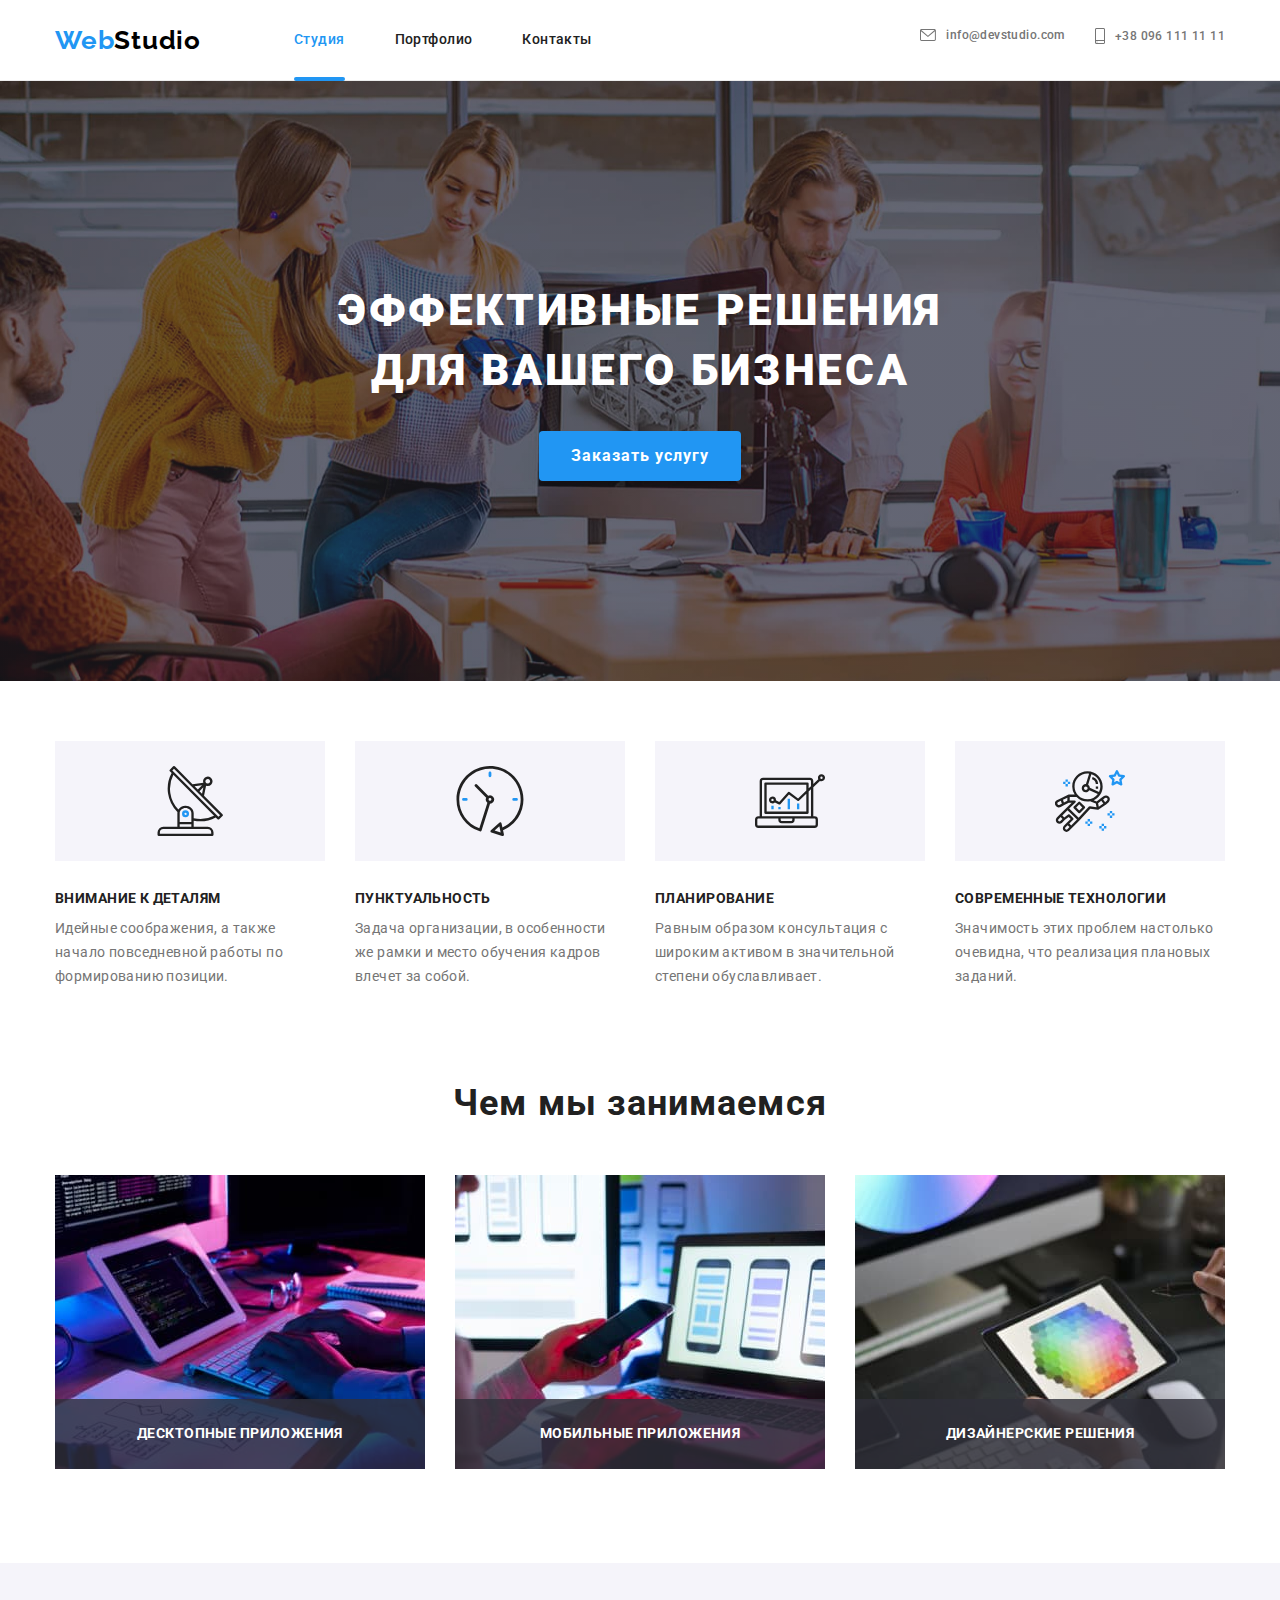
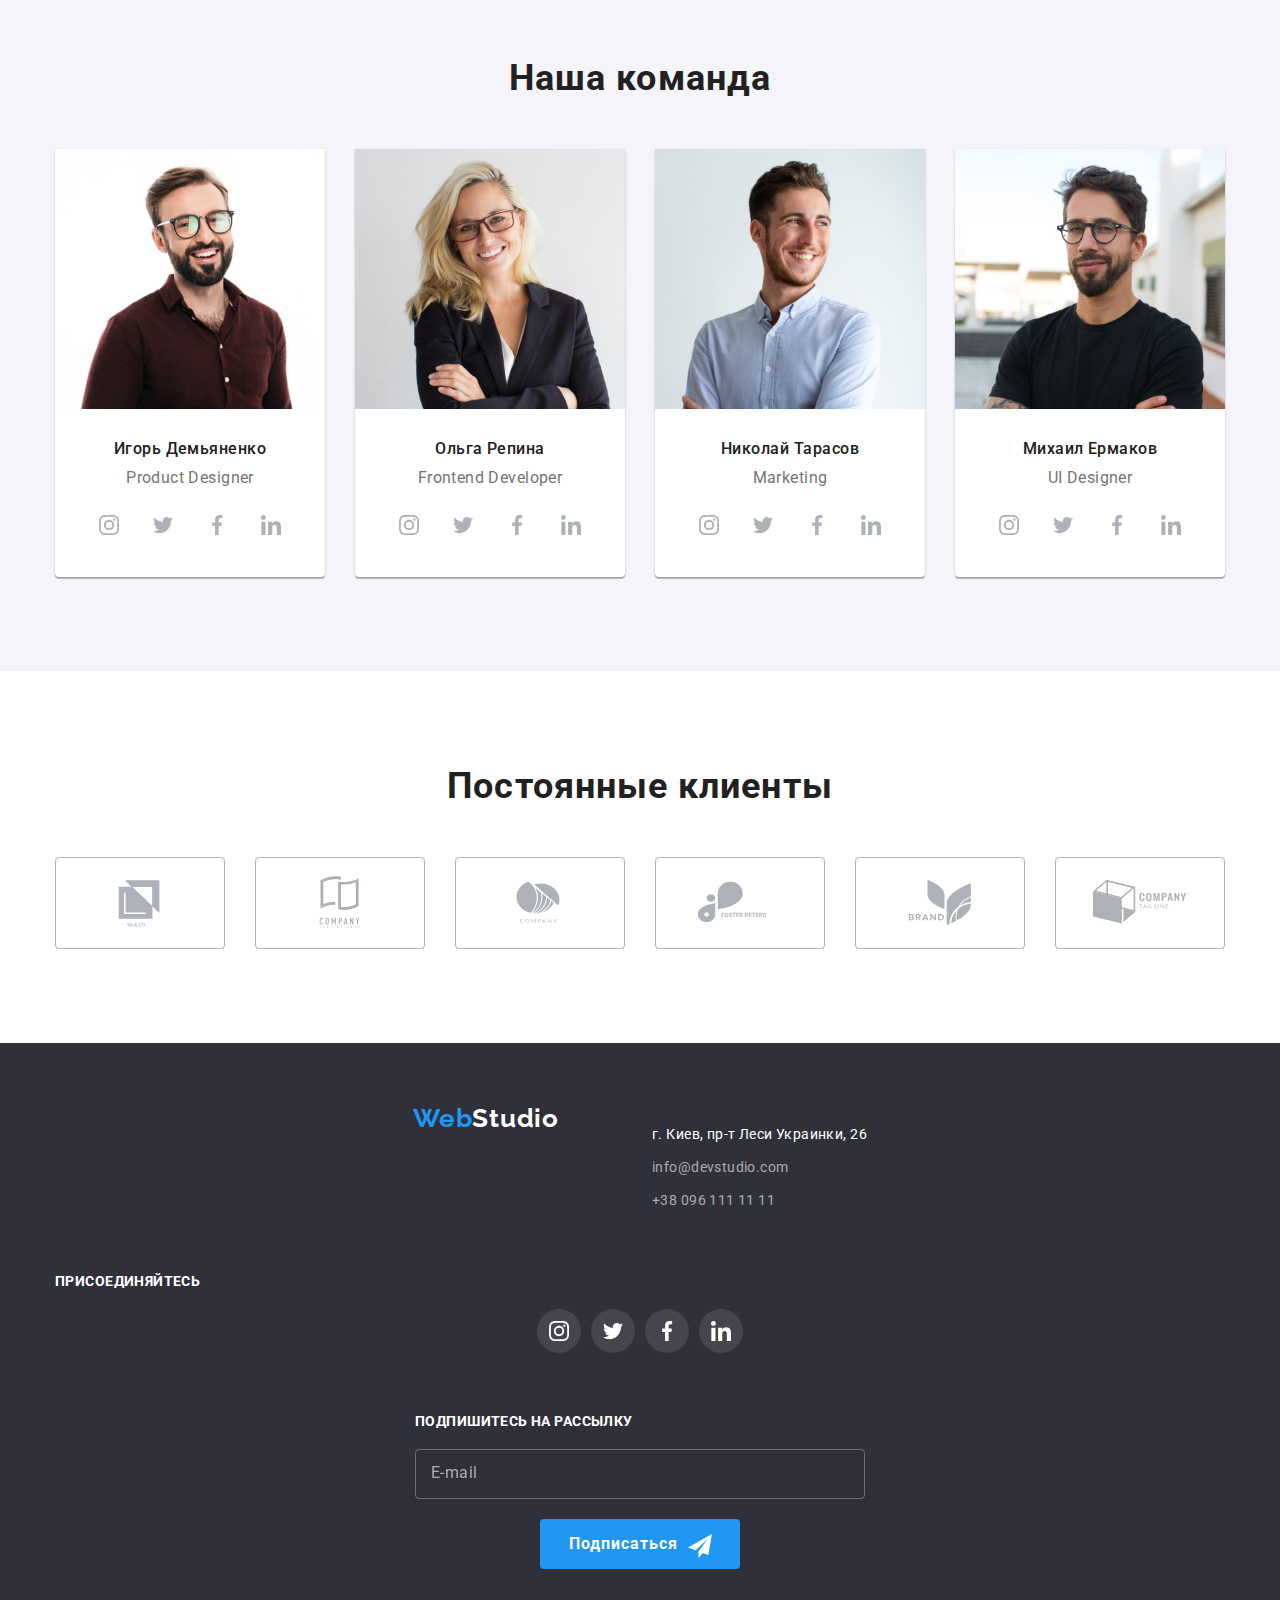
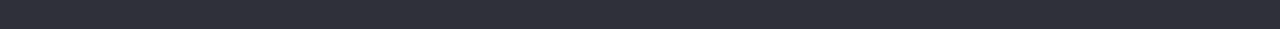
==== commit 1593c497: "HW 8" ====
--- a/index.html
+++ b/index.html
@@ -73,7 +73,7 @@
           </button>
           <ul class="mobile-menu_list-nav">
             <li class="mobile-menu_list-nav-item">
-              <a href="./index.html" class="mobile-menu__list-nav-link">Студия</a>
+              <a href="./index.html" class="mobile-menu__list-nav-link current">Студия</a>
             </li>
             <li class="mobile-menu_list-nav-item">
               <a href="./portfolio.html" class="mobile-menu__list-nav-link">Портфолио</a>
@@ -190,15 +190,15 @@
           <ul class="services">
             <li class="services__item">
               <div class="thumb">
-                 <picture>
-                <source
-                  srcset="
-                    ./images/work/img.jpg    1x,
-                    ./images/work/desktop-applicationsdesktop@2x.jpg 2x
-                  "
-                  media="(min-width:1200px)"
-                />
-                <img src="./images/work/img.jpg" alt="Пишем код" width="370" height="294" />
+                <picture>
+                  <source
+                    srcset="
+                      ./images/work/img.jpg                            1x,
+                      ./images/work/desktop-applicationsdesktop@2x.jpg 2x
+                    "
+                    media="(min-width:1200px)"
+                  />
+                  <img src="./images/work/img.jpg" alt="Пишем код" width="370" height="294" />
                 </picture>
                 <p class="services__text">Десктопные приложения</p>
               </div>
@@ -206,36 +206,38 @@
 
             <li class="services__item">
               <div class="thumb">
-                 <picture>
-                <source
-                  srcset="
-                    ./images/work/img1.jpg    1x,
-                    ./images/work/mobile-applicationsdesktop@2x.jpg 2x
-                  "
-                  media="(min-width:1200px)"
-                />
-                <img src="./images/work/img1.jpg" alt="Дизайн страницы" width="370" height="294" />
-               </picture>
+                <picture>
+                  <source
+                    srcset="
+                      ./images/work/img1.jpg                          1x,
+                      ./images/work/mobile-applicationsdesktop@2x.jpg 2x
+                    "
+                    media="(min-width:1200px)"
+                  />
+                  <img
+                    src="./images/work/img1.jpg"
+                    alt="Дизайн страницы"
+                    width="370"
+                    height="294"
+                  />
+                </picture>
                 <p class="services__text">Мобильные приложения</p>
               </div>
             </li>
 
             <li class="services__item">
               <div class="thumb">
-                 <picture>
-                <source
-                  srcset="
-                    ./images/work/img2.jpg     1x,
-                    ./images/work/design-desktop@2x.jpg  2x
-                  "
-                  media="(min-width:1200px)"
-                />
-                <img
-                  src="./images/work/img2.jpg"
-                  alt="Дизайнерское оформление"
-                  width="370"
-                  height="294"
-                />
+                <picture>
+                  <source
+                    srcset="./images/work/img2.jpg 1x, ./images/work/design-desktop@2x.jpg 2x"
+                    media="(min-width:1200px)"
+                  />
+                  <img
+                    src="./images/work/img2.jpg"
+                    alt="Дизайнерское оформление"
+                    width="370"
+                    height="294"
+                  />
                 </picture>
                 <p class="services__text">Дизайнерские решения</p>
               </div>
@@ -640,62 +642,61 @@
       </section>
     </main>
 
-  
-
     <footer class="footer">
       <div class="container container-footer">
-              <div class="company-address">
-                <div class="logo-position">
-          <a href="./index.html" lang="en" class="logo logo-footer">
-            Web<span class="logo_theme--dark">Studio</span></a
-          >
+        <div class="tablet-position">
+          <div class="company-address">
+            <a href="./index.html" lang="en" class="logo logo-footer">
+              Web<span class="logo_theme--dark">Studio</span></a
+            >
+            <address>
+              <ul class="address">
+                <li class="address__item">г. Киев, пр-т Леси Украинки, 26</li>
+
+                <li class="address__item">
+                  <a href="mailto:info@devstudio.com" class="address__link">info@devstudio.com</a>
+                </li>
+
+                <li class="address__item">
+                  <a href="tel:+380961111111" class="address__link">+38 096 111 11 11</a>
+                </li>
+              </ul>
+            </address>
           </div>
-          <address>
-            <ul class="address">
-              <li class="address__item">г. Киев, пр-т Леси Украинки, 26</li>
-
-              <li class="address__item">
-                <a href="mailto:info@devstudio.com" class="address__link">info@devstudio.com</a>
+
+          <div class="invitation-box">
+            <p class="invitation-text">присоединяйтесь</p>
+            <ul class="social-list">
+              <li class="social-list__item">
+                <a href="" class="social-list__link">
+                  <svg class="social-list__icon" width="20" height="20">
+                    <use href="./images/icons.svg#instagram"></use>
+                  </svg>
+                </a>
               </li>
-
-              <li class="address__item">
-                <a href="tel:+380961111111" class="address__link">+38 096 111 11 11</a>
+              <li class="social-list__item">
+                <a href="" class="social-list__link">
+                  <svg class="social-list__icon" width="20" height="20">
+                    <use href="./images/icons.svg#twitter"></use>
+                  </svg>
+                </a>
+              </li>
+              <li class="social-list__item">
+                <a href="" class="social-list__link">
+                  <svg class="social-list__icon" width="20" height="20">
+                    <use href="./images/icons.svg#facebook"></use>
+                  </svg>
+                </a>
+              </li>
+              <li class="social-list__item">
+                <a href="" class="social-list__link">
+                  <svg class="social-list__icon" width="20" height="20">
+                    <use href="./images/icons.svg#linkedin"></use>
+                  </svg>
+                </a>
               </li>
             </ul>
-          </address>
-        </div>
-        <div class="invitation-box">
-          <p class="invitation-text">присоединяйтесь</p>
-          <ul class="social-list">
-            <li class="social-list__item">
-              <a href="" class="social-list__link">
-                <svg class="social-list__icon" width="20" height="20">
-                  <use href="./images/icons.svg#instagram"></use>
-                </svg>
-              </a>
-            </li>
-            <li class="social-list__item">
-              <a href="" class="social-list__link">
-                <svg class="social-list__icon" width="20" height="20">
-                  <use href="./images/icons.svg#twitter"></use>
-                </svg>
-              </a>
-            </li>
-            <li class="social-list__item">
-              <a href="" class="social-list__link">
-                <svg class="social-list__icon" width="20" height="20">
-                  <use href="./images/icons.svg#facebook"></use>
-                </svg>
-              </a>
-            </li>
-            <li class="social-list__item">
-              <a href="" class="social-list__link">
-                <svg class="social-list__icon" width="20" height="20">
-                  <use href="./images/icons.svg#linkedin"></use>
-                </svg>
-              </a>
-            </li>
-          </ul>
+          </div>
         </div>
         <div class="subscription-box">
           <p class="invitation-text invitation-text-form">Подпишитесь на рассылку</p>
@@ -793,8 +794,8 @@
           <button class="modal-button-submit" type="submit">Отправить</button>
         </form>
       </div> -->
-    </div>
-    <script src="./js/modal.js"></script>
+
     <script src="./js/mobile-menu.js"></script>
+    <!-- <script src="./js/modal.js"></script> -->
   </body>
 </html>
--- a/css/main.min.css
+++ b/css/main.min.css
@@ -1 +1 @@
-:root{--primary-font: "Roboto", sans-serif;--secondary-font: "Raleway", sans-serif;--primary-text-color: #757575;--title-text-color: #212121;--accent-color: #2196f3;--background-dark: #2f303a;--contrasting-color: #ffffff;--svg-color: #afb1b8;--background-secondary-color: #f5f4fa;--transition-duration-timing-function: 250ms cubic-bezier(0.4, 0, 0.2, 1)}.visually-hidden{position:absolute;width:1px;height:1px;padding:0;margin:-1px;overflow:hidden;clip:rect(0, 0, 0, 0);white-space:nowrap;border:0}.social-list__link,.clients-list__link,.clients-list,.services__text,.wrapper{display:flex;align-items:center;justify-content:center}h1,h2,h3,h4,h5,h6,p{margin-top:0;margin-bottom:0}ul,ol{margin-top:0;margin-bottom:0;padding-left:0;list-style:none}img{display:block}a{text-decoration:none}body{background-color:var(--contrasting-color);color:var(--primary-text-color);font-family:var(--primary-font);font-size:14px;line-height:1.71;letter-spacing:.03em}.section{padding-bottom:94px;padding-top:94px}.container{padding-left:15px;padding-right:15px;margin-left:auto;margin-right:auto}@media screen and (min-width: 480px){.container{width:480px}}@media screen and (min-width: 480px)and (min-width: 768px){.container{width:768px}}@media screen and (min-width: 1200px){.container{width:1200px}}.button{color:var(--contrasting-color);background-color:var(--accent-color);border:none;font-family:inherit;cursor:pointer;font-size:16px;font-weight:700;line-height:1.875;letter-spacing:.03em;border-radius:4px}header{border-bottom:1px solid #ececec}.logo{font-family:var(--secondary-font);color:var(--accent-color);font-size:24px;font-weight:700;line-height:1.1666666667;letter-spacing:.03em}.logo_theme--dark{color:var(--contrasting-color)}.logo_theme--white{color:#000}@media screen and (max-width: 767px){.menu{display:none}.contact{display:none}.mobile-menu-open{background-color:rgba(0,0,0,0);border:none;line-height:0}}@media screen and (min-width: 768px){.mobile-menu{display:none}.mobile-menu-open{display:none}.logo{font-size:24px;font-weight:700;line-height:1.1666666667;margin-right:88px}.main-header,.menu,.navigation,.menu__item{display:flex;align-items:center}.menu__item:not(:last-child){margin-right:50px}.menu__link{font-size:14px;font-weight:500;line-height:1.1428571429;transition:color var(--transition-duration-timing-function);padding:32px 0;color:var(--title-text-color)}.menu__link:hover,.menu__link:focus{color:var(--accent-color)}.current{position:relative;color:var(--accent-color)}.current::after{content:"";position:absolute;left:0;bottom:-1px;width:100%;height:4px;background:#2196f3;border-radius:2px}.contact{margin-left:auto}.contact__link{display:flex;align-items:center;font-size:12px;font-weight:500;line-height:1.1666666667;color:var(--primary-text-color);transition:color var(--transition-duration-timing-function)}.contact__link:hover,.contact__link:focus{color:var(--accent-color)}.contact__item:not(:last-child){margin-bottom:10px}.contact__icon{fill:currentColor;margin-right:10px;transition:fill var(--transition-duration-timing-function)}.contact__icon:hover,.contact__icon:focus{fill:currentColor}}@media screen and (min-width: 1200px){.logo{font-size:26px;font-weight:700;line-height:1.1923076923;margin-right:93px}.logo_theme--dark{color:var(--contrasting-color)}.logo_theme--white{color:#000}.contact{display:flex;margin-left:auto}.contact__item+.contact__item{margin-left:30px}}@media screen and (max-width: 767px){.mobile-menu__container{position:relative;padding:48px 25px}.mobile-menu{position:fixed;z-index:100;top:0;left:0;width:100%;height:100%;max-height:796px;background-color:var(--contrasting-color);box-shadow:0 0 0 100max rgba(0,0,0,.5);opacity:0;visibility:hidden;pointer-events:none;transition:opacity var(----transition-duration-timing-function),visibility var(----transition-duration-timing-function)}.mobile-menu.is-open{opacity:1;visibility:visible;pointer-events:auto}.main-header{display:flex;justify-content:space-between;align-items:center;padding-top:10px;padding-bottom:10px}.mobile-menu__close-btn{position:absolute;top:10px;right:15px;background-color:rgba(0,0,0,0);border:none;padding:0}.mobile-menu__close-icon{fill:var(--title-text-color)}.mobile-menu_list-nav{margin-bottom:302px}.mobile-menu__list-nav-link{font-family:var(--primary-font);color:var(--title-text-color);font-size:40px;font-weight:500;line-height:1.175;letter-spacing:.02em;transition:color var(----transition-duration-timing-function)}.mobile-menu__list-nav-link:hover,.mobile-menu__list-nav-link:focus{color:var(--accent-color)}.mobile-menu__list-contact-link{font-family:var(--primary-font);color:var(--title-text-color);font-size:34px;font-weight:500;line-height:1.1764705882;letter-spacing:.02em;transition:color var(----transition-duration-timing-function)}.mobile-menu__list-contact-link:hover,.mobile-menu__list-contact-link:focus{color:var(--accent-color)}.mobile-menu_list-nav-item:not(:last-child),.mobile-menu_list-contact-item:not(:last-child){margin-bottom:32px}.mobile-menu_list-contact{margin-bottom:64px}.mobile-menu_list-social{display:flex}.mobile-menu__list-social-link{font-family:var(--primary-font);color:var(--title-text-color);font-size:18px;font-weight:500;line-height:1.2222222222;letter-spacing:.02em;transition:color var(----transition-duration-timing-function)}.mobile-menu__list-social-link:hover,.mobile-menu__list-social-link:focus{color:var(--accent-color)}.mobile-menu_list-social-item:not(:last-child){margin-right:20px}.mobile-menu__list-social-link::after{content:"";border:1px solid rgba(33,33,33,.2);transform:rotate(90deg);margin-left:10px}.mobile-menu__list-social-link:hover .mobile-menu__list-social-link::after,.mobile-menu__list-social-link:focus .mobile-menu__list-social-link::after{color:var(--accent-color)}}.hero{min-height:100%;background-image:linear-gradient(rgba(47, 48, 58, 0.4), rgba(47, 48, 58, 0.4)),url("../../images/bg.jpg");background-color:#c4c4c4;background-position:center top;background-size:cover;background-repeat:no-repeat}@media(min-device-pixel-ratio: 2),(min-resolution: 192dpi),(min-resolution: 2dppx){.hero{background-image:url("../../images/bgdesktop@2x.jpg")}}@media screen and (min-width: 480px){.hero{padding:116px 0;background-size:480px}.hero__position{display:flex;justify-content:center}.hero__title{color:var(--contrasting-color);font-size:26px;font-weight:900;line-height:1.6153846154;text-transform:uppercase;letter-spacing:.06em;width:360px}.hero-container{text-align:center}.hero-button{display:inline-block;padding:10px 32px;font-size:16px;font-weight:700;line-height:1.875;text-align:center;letter-spacing:.06em;box-shadow:0px 4px 4px rgba(0,0,0,.15);margin-top:30px;transition:background-color var(--transition-duration-timing-function)}.hero-button:hover,.hero-button:focus{background-color:#188ce8}}@media screen and (min-width: 768px){.hero{padding:118px 0;background-size:768px 400px}}@media screen and (min-width: 1200px){.hero{padding:200px 0;background-size:1600px 600px}}.hero{padding:200px 0;background-image:linear-gradient(rgba(47, 48, 58, 0.4), rgba(47, 48, 58, 0.4)),url(../images/backgroundimage.jpg);background-color:#c4c4c4;background-size:cover}.hero__position{display:flex;justify-content:center}.hero__title{color:var(--contrasting-color);font-size:44px;font-weight:900;line-height:1.3636363636;text-transform:uppercase;letter-spacing:.06em;width:696px}.hero-container{text-align:center}.hero-button{display:inline-block;padding:10px 32px;font-size:16px;font-weight:700;line-height:1.875;text-align:center;letter-spacing:.06em;box-shadow:0px 4px 4px rgba(0,0,0,.15);margin-top:30px;transition:background-color var(--transition-duration-timing-function)}.hero-button:hover,.hero-button:focus{background-color:#188ce8}.benefits__subtitle{color:var(--title-text-color);font-size:14px;font-weight:700;line-height:1.1428571429;letter-spacing:.03em;text-transform:uppercase;margin-bottom:10px;margin-top:30px;text-align:center}.benefits__text{font-size:14px;font-weight:400;line-height:1.7142857143;text-align:left}.wrapper{height:120px;background-color:var(--background-secondary-color)}.section-benefits{padding-top:60px;padding-bottom:0}@media screen and (max-width: 768px){.benefits__item{width:100%;max-width:450px}.benefits__item:not(:last-child){margin-bottom:30px}.section-benefits{padding-bottom:60px}}@media screen and (min-width: 768px){.benefits{display:flex;flex-wrap:wrap;column-gap:30px;row-gap:30px}.benefits__subtitle{text-align:left}.benefits__item{flex-basis:calc((100% - 30px)/2);width:100%;max-width:354px}}@media screen and (min-width: 1200px){.section-benefits{padding-top:94px}.section-benefits .benefits{column-gap:0}.section-benefits .benefits__item{flex-basis:calc((100% - 90px)/4);width:100%;max-width:270px}.section-benefits .benefits__item:not(:last-child){margin-right:30px}}.title{color:var(--title-text-color);font-size:36px;font-weight:700;line-height:1.1666666667;text-align:center;letter-spacing:.03em;margin-bottom:50px}.services{display:flex}.services__item:not(:last-child){margin-right:30px}.services__text{position:absolute;bottom:0;color:var(--contrasting-color);font-size:14px;font-weight:700;line-height:1.1428571429;letter-spacing:.03em;text-transform:uppercase;background-color:rgba(47,48,58,.8);width:370px;height:70px}.thumb{position:relative}@media screen and (max-width: 1200px){.title-services{display:none}.section-services{display:none}}.section-team{background-color:var(--background-secondary-color)}.employee-list__info{padding:30px 0}.employee-list__name{font-size:16px;font-weight:500;line-height:1.1875;letter-spacing:.03em;color:var(--title-text-color);text-align:center;margin-bottom:10px}.employee-list__text{font-size:16px;font-weight:400;line-height:1.1875;margin-bottom:16px;text-align:center}.employee-list__card{box-shadow:0px 1px 3px rgba(0,0,0,.12),0px 1px 1px rgba(0,0,0,.14),0px 2px 1px rgba(0,0,0,.2);width:450px;border-radius:0px 0px 4px 4px;background-color:var(--contrasting-color)}@media screen and (max-width: 767px){.title{margin-bottom:30px}.employee-list__card:not(:last-child){margin-bottom:30px}.employee-list__img{width:100%;max-width:450px;height:460px}.section{padding-top:60px}}@media screen and (min-width: 768px){.employee-list{display:flex;gap:30px;flex-wrap:wrap}.employee-list__card{flex-basis:calc((100% - 30px)/2)}.employee-list__img{width:354px;height:374px}.employee-list__card:not(:last-child){margin-bottom:0}}@media screen and (min-width: 1200px){.employee-list{max-width:1170px}.employee-list__card{flex-basis:calc((100% - 90px)/4)}.employee-list__img{width:270px;height:260px}.employee-list__info{width:270px}.employee-list__card{width:270px}}.clients-list{gap:30px;flex-wrap:wrap}.clients-list__link{border:1px solid var(--svg-color);border-radius:4px;height:92px;color:var(--svg-color);transition:color var(--transition-duration-timing-function),border-color var(--transition-duration-timing-function)}.clients-list__link:hover,.clients-list__link:focus{border-color:var(--accent-color);color:var(--accent-color)}.clients-list__icon{fill:currentColor;transition:fill var(--transition-duration-timing-function)}.clients-list__icon:hover,.clients-list__icon:focus{fill:currentColor}@media screen and (min-width: 480px){.clients-list__item{flex-basis:calc((100% - 30px)/2)}.clients-list__link{width:100%;max-width:210px}}@media screen and (min-width: 768px){.clients-list__item{flex-basis:calc((100% - 60px)/3)}.clients-list__link{width:100%;max-width:226px}}@media screen and (min-width: 1200px){.clients-list__item{flex-basis:calc((100% - 150px)/6)}.clients-list__link{width:100%;max-width:170px}}.button-secondary{display:inline-block;padding:6px 22px;color:#212121;background-color:#f5f4fa;transition:color var(--transition-duration-timing-function),background-color var(--transition-duration-timing-function),box-shadow var(--transition-duration-timing-function)}.button-secondary:hover,.button-secondary:focus{color:var(--contrasting-color);background-color:var(--accent-color);box-shadow:0px 3px 1px rgba(0,0,0,.1),0px 1px 2px rgba(0,0,0,.08),0px 2px 2px rgba(0,0,0,.12)}@media screen and (min-width: 480px){.filter{display:flex;column-gap:8px;row-gap:15px;flex-wrap:wrap;margin-bottom:40px}}@media screen and (min-width: 768px),(min-width: 1200px){.filter{display:flex;justify-content:center;margin-bottom:50px}.filter__item:not(:last-child){margin-right:8px}}.card-set__item{transition:box-shadow var(--transition-duration-timing-function)}.card-set__item:hover,.card-set__item:focus{box-shadow:0px 1px 1px rgba(0,0,0,.12),0px 4px 4px rgba(0,0,0,.06),1px 4px 6px rgba(0,0,0,.16)}.card-set__info{padding:20px 24px;border:1px solid #eee}.card-set__name{font-size:18px;font-weight:700;line-height:2;letter-spacing:.06em;color:var(--title-text-color);margin-bottom:4px;text-align:left}.card-set__text{font-size:16px;font-weight:400;line-height:1.875;letter-spacing:.03em;color:var(--primary-text-color);text-align:left}.card-set .card-set__img{height:294px}.box-overlay{position:relative;overflow:hidden}.overlay{position:absolute;text-align:left;top:0;left:0;width:100%;font-size:18px;font-weight:400;line-height:1.5555555556;letter-spacing:.03em;color:var(--contrasting-color);padding:63px 24px;background-color:rgba(33,150,243,.9);overflow:auto;transform:translate(0, 100%);transition:transform var(--transition-duration-timing-function)}.card-set__link:hover .overlay,.card-set__link:focus .overlay{transform:translate(0, 0)}@media screen and (min-width: 480px){.card-set__img{width:450px}.card-set:not(:last-child){margin-bottom:30px}.section{padding-bottom:60px;padding-top:60px}}@media screen and (min-width: 768px){.card-set{display:flex;flex-wrap:wrap;column-gap:30px;row-gap:30px}.card-set__item{flex-basis:calc((100% - 30px)/2)}.card-set:not(:last-child){margin-bottom:30px}.card-set__img{width:354px}}@media screen and (min-width: 1200px){.card-set__item{flex-basis:calc((100% - 60px)/3)}.card-set__img{width:370px}}.footer{padding-top:60px;padding-bottom:60px;background-color:var(--background-dark)}.company-address{width:232px;margin:0 auto}.invitation-box{width:206px;margin:0 auto}.logo-position{width:154px;margin-left:auto;margin-right:auto}.address{margin-top:20px}.address__item{color:var(--contrasting-color);font-style:normal;text-align:center}.address__link{color:rgba(255,255,255,.6);font-style:normal}.address__link:hover,.address__link:focus{color:var(--accent-color)}.address__item:not(:last-child){margin-bottom:9px}.invitation-text{color:var(--contrasting-color);font-size:14px;font-weight:700;line-height:1.1428571429;letter-spacing:.03em;text-transform:uppercase;margin-bottom:20px;margin-top:60px;text-align:center}.subscription-form__mail-address{width:100%;height:50px;background-color:rgba(0,0,0,0);border:1px solid rgba(255,255,255,.3);filter:drop-shadow(0px 4px 4px rgba(0, 0, 0, 0.15));border-radius:4px;padding:16px 15px;font-size:12px;font-weight:400;line-height:1.1666666667;letter-spacing:.01em;color:var(--contrasting-color);transition:border-color var(--transition-duration-timing-function)}.subscription-form__mail-address:focus{outline:none;border-color:var(--accent-color)}.subscription-form__mail-address::placeholder{margin-top:20px;font-size:16px;font-weight:400;line-height:1.25;letter-spacing:.03em;color:rgba(255,255,255,.6)}.subscription-form__btn{margin-top:20px;font-size:16px;font-weight:700;line-height:1.875;letter-spacing:.06em;color:var(--contrasting-color);height:50px;background-color:var(--accent-color);border-radius:4px;border:none;padding-top:10px;padding-right:62px;padding-bottom:10px;padding-left:29px;transition:background-color var(--transition-duration-timing-function),box-shadow var(--transition-duration-timing-function)}.subscription-form__btn:hover,.subscription-form__btn:focus{background-color:#188ce8;box-shadow:0px 4px 4px rgba(0,0,0,.15)}.subscription-form__icon{fill:var(--contrasting-color);position:absolute;top:50%;right:28px}.subscription-form__wrapper{width:200px;display:flex;position:relative;margin-left:auto;margin-right:auto}@media screen and (min-width: 1200px){.container-footer{display:flex}.subscription-form{margin-left:93px;display:flex;row-gap:20px}.subscription-form__mail-address{width:358px}.subscription-form::placeholder{margin-bottom:20px}.subscription-form__wrapper{margin-left:12px}.subscription-form__btn{margin-top:0}.subscription-form__icon{transform:translateY(-50%)}.address{margin-top:20px}.address__item{text-align:left}.invitation-box{margin-right:93px;margin-left:70px}.invitation-box-position{position:relative}.invitation-text{margin-top:0;text-align:left}.invitation-text-form{margin-left:93px}.invitation-box{width:206px;margin:0}.logo-position{width:154px;margin-left:0;margin-right:0}}.social-list{display:flex;justify-content:center;gap:10px}.social-list__link{width:44px;height:44px;border-radius:50%;background-color:rgba(255,255,255,.1);transition:fill var(--transition-duration-timing-function),background-color var(--transition-duration-timing-function)}.social-list__link:hover,.social-list__link:focus{background-color:var(--accent-color)}.social-list__icon{fill:var(--contrasting-color)}.social-list__link_theme_lite{background-color:var(--contrasting-color)}.social-list__link_theme_lite:hover,.social-list__link_theme_lite:focus{background-color:var(--accent-color)}.social-list__icon_theme_lite{fill:var(--svg-color)}.social-list__link_theme_lite:hover .social-list__icon_theme_lite,.social-list__link_theme_lite:focus .social-list__icon_theme_lite{fill:var(--contrasting-color)}.backdrop{position:fixed;top:0;left:0;width:100%;height:100%;background-color:rgba(0,0,0,.2);transition:opacity var(--transition-duration-timing-function),visibility var(--transition-duration-timing-function)}.backdrop.is-hidden{opacity:0;pointer-events:none;visibility:inherit}.modal{position:absolute;top:50%;left:50%;transform:translate(-50%, -50%);min-width:528px;min-height:581px;padding:40px;background-color:var(--contrasting-color);border-radius:4px;box-shadow:0px 1px 3px rgba(0,0,0,.12),0px 1px 1px rgba(0,0,0,.14),0px 2px 1px rgba(0,0,0,.2);transition:box-shadow var(--transition-duration-timing-function),transform var(--transition-duration-timing-function)}.modal-form{display:flex;flex-direction:column;position:relative}.modal-text{font-weight:700;font-size:20px;line-height:1.15;letter-spacing:.03em;color:var(--title-text-color);margin-bottom:12px}.backdrop.is-hidden .modal{transform:translate(-50%, -50%) scale(0.7)}.close{position:absolute;top:8px;right:8px;display:flex;justify-content:center;align-items:center;border:1px solid rgba(0,0,0,.1);border-radius:50%;width:30px;height:30px;background-color:rgba(0,0,0,0);padding:0}.close:hover,.close:focus{border-color:var(--accent-color)}.untitled{transition:fill var(--transition-duration-timing-function)}.close:hover .untitled,.close:focus .untitled{fill:var(--accent-color)}.modal-form-input{width:100%;height:40px;border:1px solid rgba(33,33,33,.2);border-radius:4px;padding-left:42px;padding-top:11px;padding-bottom:11px;padding-right:12px;font-size:12px;line-height:1.17;letter-spacing:.01em;color:#000;transition:border-color var(--transition-duration-timing-function)}.modal-form-input:focus{outline:none;border-color:var(--accent-color)}.modal-input-icon{position:absolute;top:50%;left:0;transform:translateY(-50%);margin-left:12px;fill:#212121;transition:fill var(--transition-duration-timing-function)}.modal-form-input:focus+.modal-input-icon{fill:var(--accent-color)}.modal-form-input-desc{display:block;font-size:12px;line-height:1.17;letter-spacing:.01em;color:var(--primary-text-color);margin-bottom:4px}.modal-form-field{margin-bottom:10px}.modal-form-input-wrapper{display:block;position:relative}.modal-form-message{resize:none;width:100%;height:138px;padding:12px 16px;border:1px solid rgba(33,33,33,.2);border-radius:4px;outline:none;margin-bottom:20px;transition:border-color var(--transition-duration-timing-function)}.modal-form-message:focus{border-color:var(--accent-color)}.modal-form-message:focus::placeholder{font-size:12px;line-height:1.17;letter-spacing:.01em;color:rgba(117,117,117,.5)}.modal-form-check:checked+.modal-form-check-desc::before{background-color:var(--accent-color);border-color:var(--accent-color);background-image:url(../images/check.svg);background-position:center;background-repeat:no-repeat}.modal-form-check:focus+.modal-form-check-desc::before{opacity:1}.modal-form-check-desc{display:flex;align-items:center;font-size:14px;line-height:1.71;letter-spacing:.03em;color:var(--primary-text-color);margin-bottom:30px}.modal-form-check-desc::before{display:block;width:16px;height:15px;border:2px solid #212121;border-radius:2px;cursor:pointer;margin-right:7px;margin-left:13px;content:""}.agreement-link{color:var(--accent-color);text-decoration:underline}.modal-button-submit{align-self:center;width:200px;height:50px;padding:10px 55px;font-weight:700;font-size:16px;line-height:1.88;letter-spacing:.06em;color:var(--contrasting-color);background-color:var(--accent-color);border:rgba(0,0,0,0);border-radius:4px;transition:box-shadow var(--transition-duration-timing-function)}.modal-button-submit:hover,.modal-button-submit:focus{background-color:#188ce8;box-shadow:0px 4px 4px rgba(0,0,0,.15)}/*# sourceMappingURL=main.min.css.map */+:root{--primary-font: "Roboto", sans-serif;--secondary-font: "Raleway", sans-serif;--primary-text-color: #757575;--title-text-color: #212121;--accent-color: #2196f3;--background-dark: #2f303a;--contrasting-color: #ffffff;--svg-color: #afb1b8;--background-secondary-color: #f5f4fa;--transition-duration-timing-function: 250ms cubic-bezier(0.4, 0, 0.2, 1)}.visually-hidden{position:absolute;width:1px;height:1px;padding:0;margin:-1px;overflow:hidden;clip:rect(0, 0, 0, 0);white-space:nowrap;border:0}.social-list__link,.clients-list__link,.clients-list,.services__text,.wrapper{display:flex;align-items:center;justify-content:center}h1,h2,h3,h4,h5,h6,p{margin-top:0;margin-bottom:0}ul,ol{margin-top:0;margin-bottom:0;padding-left:0;list-style:none}img{display:block}a{text-decoration:none}body{background-color:var(--contrasting-color);color:var(--primary-text-color);font-family:var(--primary-font);font-size:14px;line-height:1.71;letter-spacing:.03em}.section{padding-bottom:60px;padding-top:60px}@media screen and (min-width: 1200px){.section{padding-bottom:94px;padding-top:94px}}.container{padding-left:15px;padding-right:15px;margin-left:auto;margin-right:auto}@media screen and (min-width: 480px){.container{width:480px}}@media screen and (min-width: 480px)and (min-width: 768px){.container{width:768px}}@media screen and (min-width: 1200px){.container{width:1200px}}.button{color:var(--contrasting-color);background-color:var(--accent-color);border:none;font-family:inherit;cursor:pointer;font-size:16px;font-weight:700;line-height:1.88;letter-spacing:.03em;border-radius:4px}header{border-bottom:1px solid #ececec}.logo{font-family:var(--secondary-font);color:var(--accent-color);font-size:24px;font-weight:700;line-height:1.17;letter-spacing:.03em;margin-right:88px}.logo_theme--dark{color:var(--contrasting-color)}.logo_theme--white{color:#000}@media screen and (max-width: 767px){.menu{display:none}.contact{display:none}.mobile-menu-open{background-color:rgba(0,0,0,0);border:none;line-height:0}.mobile-menu-open__icon{fill:var(--title-text-color)}.mobile-menu-open:hover .mobile-menu-open__icon,.mobile-menu-open:focus .mobile-menu-open__icon{fill:var(--accent-color)}}@media screen and (min-width: 768px){.mobile-menu{display:none}.mobile-menu-open{display:none}.main-header,.menu,.navigation,.menu__item{display:flex;align-items:center}.menu__item:not(:last-child){margin-right:50px}.menu__link{font-size:14px;font-weight:500;line-height:1.14;transition:color var(--transition-duration-timing-function);padding:32px 0;color:var(--title-text-color)}.menu__link:hover,.menu__link:focus{color:var(--accent-color)}.current{position:relative;color:var(--accent-color)}.current::after{content:"";position:absolute;left:0;bottom:-1px;width:100%;height:4px;background:#2196f3;border-radius:2px}.contact{margin-left:auto}.contact__link{display:flex;align-items:center;font-size:12px;font-weight:500;line-height:1.17;color:var(--primary-text-color);transition:color var(--transition-duration-timing-function)}.contact__link:hover,.contact__link:focus{color:var(--accent-color)}.contact__item:not(:last-child){margin-bottom:10px}.contact__icon{fill:currentColor;margin-right:10px;transition:fill var(--transition-duration-timing-function)}.contact__icon:hover,.contact__icon:focus{fill:currentColor}}@media screen and (min-width: 1200px){.logo{font-size:26px;font-weight:700;line-height:1.19;margin-right:93px}.logo_theme--dark{color:var(--contrasting-color)}.logo_theme--white{color:#000}.contact{display:flex;margin-left:auto}.contact__item+.contact__item{margin-left:30px}}@media screen and (max-width: 767px){.mobile-menu__container{position:relative;padding:48px 25px}.mobile-menu{position:fixed;z-index:100;top:0;left:0;width:100%;height:100%;max-height:796px;background-color:var(--contrasting-color);box-shadow:0 0 0 100max rgba(0,0,0,.5);opacity:0;visibility:hidden;pointer-events:none;transition:opacity var(----transition-duration-timing-function),visibility var(----transition-duration-timing-function)}.mobile-menu.is-open{opacity:1;visibility:visible;pointer-events:auto}.main-header{display:flex;justify-content:space-between;align-items:center;padding-top:10px;padding-bottom:10px}.mobile-menu__close-btn{position:absolute;top:10px;right:15px;background-color:rgba(0,0,0,0);border:none;padding:0}.mobile-menu__close-icon{fill:var(--title-text-color)}.mobile-menu__close-icon:hover,.mobile-menu__close-icon:focus{fill:var(--accent-color)}.mobile-menu__close-btn:hover .mobile-menu__close-icon,.mobile-menu__close-btn:focus .mobile-menu__close-icon{fill:var(--accent-color)}.mobile-menu_list-nav{margin-bottom:302px}.mobile-menu__list-nav-link{font-family:var(--primary-font);color:var(--title-text-color);font-size:40px;font-weight:500;line-height:1.18;letter-spacing:.02em;transition:color var(----transition-duration-timing-function)}.mobile-menu__list-nav-link:hover,.mobile-menu__list-nav-link:focus{color:var(--accent-color)}.mobile-menu__list-contact-link{font-family:var(--primary-font);color:var(--title-text-color);font-size:34px;font-weight:500;line-height:1.18;letter-spacing:.02em;transition:color var(----transition-duration-timing-function)}.mobile-menu__list-contact-link:hover,.mobile-menu__list-contact-link:focus{color:var(--accent-color)}.current{color:var(--accent-color)}.mobile-menu_list-nav-item:not(:last-child),.mobile-menu_list-contact-item:not(:last-child){margin-bottom:32px}.mobile-menu_list-contact{margin-bottom:64px}.mobile-menu_list-social{display:flex}.mobile-menu__list-social-link{font-family:var(--primary-font);color:var(--accent-color);font-size:18px;font-weight:500;line-height:1.22;letter-spacing:.02em;transition:color var(----transition-duration-timing-function)}.mobile-menu_list-social-item:not(:last-child){margin-right:20px}.mobile-menu_list-social-item:not(:last-child)::after{content:"";border:1px solid rgba(33,33,33,.2);transform:rotate(90deg);margin-left:10px}.mobile-menu__list-social-link:hover .mobile-menu__list-social-link::after,.mobile-menu__list-social-link:focus .mobile-menu__list-social-link::after{color:var(--accent-color)}}.hero{min-height:100%;background-image:linear-gradient(rgba(47, 48, 58, 0.4), rgba(47, 48, 58, 0.4)),url("../../images/bg.jpg");background-color:#c4c4c4;background-position:center top;background-size:cover;background-repeat:no-repeat}.hero{padding:116px 0}.hero__position{display:flex;justify-content:center}.hero__title{color:var(--contrasting-color);font-size:26px;font-weight:900;line-height:1.62;text-transform:uppercase;letter-spacing:.06em;width:360px}.hero-container{text-align:center}.hero-button{display:inline-block;padding:10px 32px;text-align:center;letter-spacing:.06em;box-shadow:0px 4px 4px rgba(0,0,0,.15);margin-top:30px;transition:background-color var(--transition-duration-timing-function)}.hero-button:hover,.hero-button:focus{background-color:#188ce8}@media screen and (max-width: 767){.hero{padding:116px 0;background-image:linear-gradient(rgba(47, 48, 58, 0.4), rgba(47, 48, 58, 0.4)),url(../../images/bgmobile@2x.jpg)}}@media screen and (min-width: 768px){.hero{padding:118px 0;background-image:linear-gradient(rgba(47, 48, 58, 0.4), rgba(47, 48, 58, 0.4)),url(../../images/bgtablet@2x.jpg)}}@media screen and (min-width: 1200px){.hero{padding:200px 0;background-image:linear-gradient(rgba(47, 48, 58, 0.4), rgba(47, 48, 58, 0.4)),url(../../images/bgdesktop@2x.jpg)}.hero__title{color:var(--contrasting-color);font-size:44px;font-weight:900;line-height:1.36;text-transform:uppercase;letter-spacing:.06em;width:696px}}.benefits__subtitle{color:var(--title-text-color);font-size:14px;font-weight:700;line-height:1.14;letter-spacing:.03em;text-transform:uppercase;margin-bottom:10px;margin-top:30px;text-align:center}.benefits__text{font-size:14px;font-weight:400;line-height:1.71;text-align:left}.wrapper{height:120px;background-color:var(--background-secondary-color)}.section-benefits{padding-top:60px;padding-bottom:0}@media screen and (max-width: 768px){.benefits__item{width:100%;max-width:450px}.benefits__item:not(:last-child){margin-bottom:30px}}@media screen and (min-width: 768px){.benefits{display:flex;flex-wrap:wrap;column-gap:30px;row-gap:30px}.benefits__subtitle{text-align:left}.benefits__item{flex-basis:calc((100% - 30px)/2);width:100%;max-width:354px}}@media screen and (min-width: 1200px){.benefits{column-gap:0}.benefits__item{flex-basis:calc((100% - 90px)/4);width:100%;max-width:270px}.benefits__item:not(:last-child){margin-right:30px}}.title{color:var(--title-text-color);font-size:36px;font-weight:700;line-height:1.17;text-align:center;letter-spacing:.03em;margin-bottom:50px}.services{display:flex}.services__item:not(:last-child){margin-right:30px}.services__text{position:absolute;bottom:0;color:var(--contrasting-color);font-size:14px;font-weight:700;line-height:1.14;letter-spacing:.03em;text-transform:uppercase;background-color:rgba(47,48,58,.8);width:370px;height:70px}.thumb{position:relative}@media screen and (max-width: 1200px){.title-services{display:none}.section-services{display:none}}.section-team{background-color:var(--background-secondary-color)}.employee-list__info{padding:30px 0}.employee-list__name{font-size:16px;font-weight:500;line-height:1.19;letter-spacing:.03em;color:var(--title-text-color);text-align:center;margin-bottom:10px}.employee-list__text{font-size:16px;font-weight:400;line-height:1.19;margin-bottom:16px;text-align:center}.employee-list__card{box-shadow:0px 1px 3px rgba(0,0,0,.12),0px 1px 1px rgba(0,0,0,.14),0px 2px 1px rgba(0,0,0,.2);width:450px;border-radius:0px 0px 4px 4px;background-color:var(--contrasting-color)}@media screen and (max-width: 767px){.title{margin-bottom:30px}.employee-list__card:not(:last-child){margin-bottom:30px}.employee-list__img{width:100%;max-width:450px;height:460px}}@media screen and (min-width: 768px){.employee-list{display:flex;gap:30px;flex-wrap:wrap}.employee-list__card{flex-basis:calc((100% - 30px)/2)}.employee-list__img{width:354px;height:374px}.employee-list__card:not(:last-child){margin-bottom:0}}@media screen and (min-width: 1200px){.employee-list{max-width:1170px}.employee-list__card{flex-basis:calc((100% - 90px)/4)}.employee-list__img{width:270px;height:260px}.employee-list__info{width:270px}.employee-list__card{width:270px}}.clients-list{gap:30px;flex-wrap:wrap}.clients-list__link{border:1px solid var(--svg-color);border-radius:4px;height:92px;color:var(--svg-color);transition:color var(--transition-duration-timing-function),border-color var(--transition-duration-timing-function)}.clients-list__link:hover,.clients-list__link:focus{border-color:var(--accent-color);color:var(--accent-color)}.clients-list__icon{fill:currentColor;transition:fill var(--transition-duration-timing-function)}.clients-list__icon:hover,.clients-list__icon:focus{fill:currentColor}@media screen and (min-width: 480px){.clients-list__item{flex-basis:calc((100% - 30px)/2)}.clients-list__link{width:100%;max-width:210px}}@media screen and (min-width: 768px){.clients-list__item{flex-basis:calc((100% - 60px)/3)}.clients-list__link{width:100%;max-width:226px}}@media screen and (min-width: 1200px){.clients-list__item{flex-basis:calc((100% - 150px)/6)}.clients-list__link{width:100%;max-width:170px}}.button-secondary{display:inline-block;padding:6px 22px;color:#212121;background-color:#f5f4fa;transition:color var(--transition-duration-timing-function),background-color var(--transition-duration-timing-function),box-shadow var(--transition-duration-timing-function)}.button-secondary:hover,.button-secondary:focus{color:var(--contrasting-color);background-color:var(--accent-color);box-shadow:0px 3px 1px rgba(0,0,0,.1),0px 1px 2px rgba(0,0,0,.08),0px 2px 2px rgba(0,0,0,.12)}@media screen and (min-width: 480px){.filter{display:flex;column-gap:8px;row-gap:15px;flex-wrap:wrap;margin-bottom:40px}}@media screen and (min-width: 768px),(min-width: 1200px){.filter{display:flex;justify-content:center;margin-bottom:50px}.filter__item:not(:last-child){margin-right:8px}}@media screen and (max-width: 767px){.card-set:not(:last-child){margin-bottom:30px}}.card-set__item{transition:box-shadow var(--transition-duration-timing-function)}.card-set__item:hover,.card-set__item:focus{box-shadow:0px 1px 1px rgba(0,0,0,.12),0px 4px 4px rgba(0,0,0,.06),1px 4px 6px rgba(0,0,0,.16)}.card-set__info{padding:20px 24px;border:1px solid #eee}.card-set__name{font-size:18px;font-weight:700;line-height:2;letter-spacing:.06em;color:var(--title-text-color);margin-bottom:4px;text-align:left}.card-set__text{font-size:16px;font-weight:400;line-height:1.88;letter-spacing:.03em;color:var(--primary-text-color);text-align:left}.card-set .card-set__img{height:294px}.box-overlay{position:relative;overflow:hidden}.overlay{position:absolute;text-align:left;top:0;left:0;width:100%;height:100%;font-size:18px;font-weight:400;line-height:1.56;letter-spacing:.03em;color:var(--contrasting-color);padding:63px 24px;background-color:rgba(33,150,243,.9);overflow:auto;transform:translate(0, 100%);transition:transform var(--transition-duration-timing-function)}.card-set__link:hover .overlay,.card-set__link:focus .overlay{transform:translate(0, 0)}@media screen and (min-width: 480px){.card-set__img{width:450px}}@media screen and (min-width: 768px){.card-set{display:flex;flex-wrap:wrap;column-gap:30px;row-gap:30px}.card-set__item{flex-basis:calc((100% - 30px)/2)}.card-set .card-set__link-technokryak{display:flex;flex-direction:column;height:100%}.card-set .card-set__info-technokryak{flex-grow:1}.card-set__img{width:354px}}@media screen and (min-width: 1200px){.card-set__item{flex-basis:calc((100% - 60px)/3)}.card-set__img{width:370px}}.footer{padding-top:60px;padding-bottom:60px;background-color:var(--background-dark)}@media screen and (max-width: 1199px){.address{text-align:center}}@media screen and (max-width: 1199px){.invitation-box{width:206px;margin:0 auto}}.company-address{display:flex;justify-content:center}.address{margin-top:20px}.address__item{color:var(--contrasting-color);font-style:normal}.address__link{color:rgba(255,255,255,.6);font-style:normal}.address__link:hover,.address__link:focus{color:var(--accent-color)}.address__item:not(:last-child){margin-bottom:9px}.invitation-text{color:var(--contrasting-color);font-size:14px;font-weight:700;line-height:1.1428571429;letter-spacing:.03em;text-transform:uppercase;margin-bottom:20px;margin-top:60px}@media screen and (max-width: 1199px){.invitation-text{text-align:center}}.subscription-form__mail-address{width:100%;height:50px;background-color:rgba(0,0,0,0);border:1px solid rgba(255,255,255,.3);filter:drop-shadow(0px 4px 4px rgba(0, 0, 0, 0.15));border-radius:4px;padding:16px 15px;font-size:12px;font-weight:400;line-height:1.1666666667;letter-spacing:.01em;color:var(--contrasting-color);transition:border-color var(--transition-duration-timing-function)}.subscription-form__mail-address:focus{outline:none;border-color:var(--accent-color)}.subscription-form__mail-address::placeholder{margin-top:20px;font-size:16px;font-weight:400;line-height:1.25;letter-spacing:.03em;color:rgba(255,255,255,.6)}.subscription-form__btn{margin-top:20px;font-size:16px;font-weight:700;line-height:1.875;letter-spacing:.06em;color:var(--contrasting-color);height:50px;background-color:var(--accent-color);border-radius:4px;border:none;padding-top:10px;padding-right:62px;padding-bottom:10px;padding-left:29px;transition:background-color var(--transition-duration-timing-function),box-shadow var(--transition-duration-timing-function)}.subscription-form__btn:hover,.subscription-form__btn:focus{background-color:#188ce8;box-shadow:0px 4px 4px rgba(0,0,0,.15)}.subscription-form__icon{fill:var(--contrasting-color);position:absolute;top:50%;right:28px}.subscription-form__wrapper{width:200px;display:flex;position:relative;margin-left:auto;margin-right:auto}@media screen and (min-width: 767px)and (max-width: 1199px){.tablet-position{display:flex;align-items:center;justify-content:center}}@media screen and (min-width: 768px){.subscription-box{width:450px;margin-left:auto;margin-right:auto}}.social-list{display:flex;justify-content:center;gap:10px}.social-list__link{width:44px;height:44px;border-radius:50%;background-color:rgba(255,255,255,.1);transition:fill var(--transition-duration-timing-function),background-color var(--transition-duration-timing-function)}.social-list__link:hover,.social-list__link:focus{background-color:var(--accent-color)}.social-list__icon{fill:var(--contrasting-color)}.social-list__link_theme_lite{background-color:var(--contrasting-color)}.social-list__link_theme_lite:hover,.social-list__link_theme_lite:focus{background-color:var(--accent-color)}.social-list__icon_theme_lite{fill:var(--svg-color)}.social-list__link_theme_lite:hover .social-list__icon_theme_lite,.social-list__link_theme_lite:focus .social-list__icon_theme_lite{fill:var(--contrasting-color)}.backdrop{position:fixed;top:0;left:0;width:100%;height:100%;background-color:rgba(0,0,0,.2);transition:opacity var(--transition-duration-timing-function),visibility var(--transition-duration-timing-function)}.backdrop.is-hidden{opacity:0;pointer-events:none;visibility:inherit}.modal{position:absolute;top:50%;left:50%;transform:translate(-50%, -50%);min-width:528px;min-height:581px;padding:40px;background-color:var(--contrasting-color);border-radius:4px;box-shadow:0px 1px 3px rgba(0,0,0,.12),0px 1px 1px rgba(0,0,0,.14),0px 2px 1px rgba(0,0,0,.2);transition:box-shadow var(--transition-duration-timing-function),transform var(--transition-duration-timing-function)}.modal-form{display:flex;flex-direction:column;position:relative}.modal-text{font-weight:700;font-size:20px;line-height:1.15;letter-spacing:.03em;color:var(--title-text-color);margin-bottom:12px}.backdrop.is-hidden .modal{transform:translate(-50%, -50%) scale(0.7)}.close{position:absolute;top:8px;right:8px;display:flex;justify-content:center;align-items:center;border:1px solid rgba(0,0,0,.1);border-radius:50%;width:30px;height:30px;background-color:rgba(0,0,0,0);padding:0}.close:hover,.close:focus{border-color:var(--accent-color)}.untitled{transition:fill var(--transition-duration-timing-function)}.close:hover .untitled,.close:focus .untitled{fill:var(--accent-color)}.modal-form-input{width:100%;height:40px;border:1px solid rgba(33,33,33,.2);border-radius:4px;padding-left:42px;padding-top:11px;padding-bottom:11px;padding-right:12px;font-size:12px;line-height:1.17;letter-spacing:.01em;color:#000;transition:border-color var(--transition-duration-timing-function)}.modal-form-input:focus{outline:none;border-color:var(--accent-color)}.modal-input-icon{position:absolute;top:50%;left:0;transform:translateY(-50%);margin-left:12px;fill:#212121;transition:fill var(--transition-duration-timing-function)}.modal-form-input:focus+.modal-input-icon{fill:var(--accent-color)}.modal-form-input-desc{display:block;font-size:12px;line-height:1.17;letter-spacing:.01em;color:var(--primary-text-color);margin-bottom:4px}.modal-form-field{margin-bottom:10px}.modal-form-input-wrapper{display:block;position:relative}.modal-form-message{resize:none;width:100%;height:138px;padding:12px 16px;border:1px solid rgba(33,33,33,.2);border-radius:4px;outline:none;margin-bottom:20px;transition:border-color var(--transition-duration-timing-function)}.modal-form-message:focus{border-color:var(--accent-color)}.modal-form-message:focus::placeholder{font-size:12px;line-height:1.17;letter-spacing:.01em;color:rgba(117,117,117,.5)}.modal-form-check:checked+.modal-form-check-desc::before{background-color:var(--accent-color);border-color:var(--accent-color);background-image:url(../images/check.svg);background-position:center;background-repeat:no-repeat}.modal-form-check:focus+.modal-form-check-desc::before{opacity:1}.modal-form-check-desc{display:flex;align-items:center;font-size:14px;line-height:1.71;letter-spacing:.03em;color:var(--primary-text-color);margin-bottom:30px}.modal-form-check-desc::before{display:block;width:16px;height:15px;border:2px solid #212121;border-radius:2px;cursor:pointer;margin-right:7px;margin-left:13px;content:""}.agreement-link{color:var(--accent-color);text-decoration:underline}.modal-button-submit{align-self:center;width:200px;height:50px;padding:10px 55px;font-weight:700;font-size:16px;line-height:1.88;letter-spacing:.06em;color:var(--contrasting-color);background-color:var(--accent-color);border:rgba(0,0,0,0);border-radius:4px;transition:box-shadow var(--transition-duration-timing-function)}.modal-button-submit:hover,.modal-button-submit:focus{background-color:#188ce8;box-shadow:0px 4px 4px rgba(0,0,0,.15)}/*# sourceMappingURL=main.min.css.map */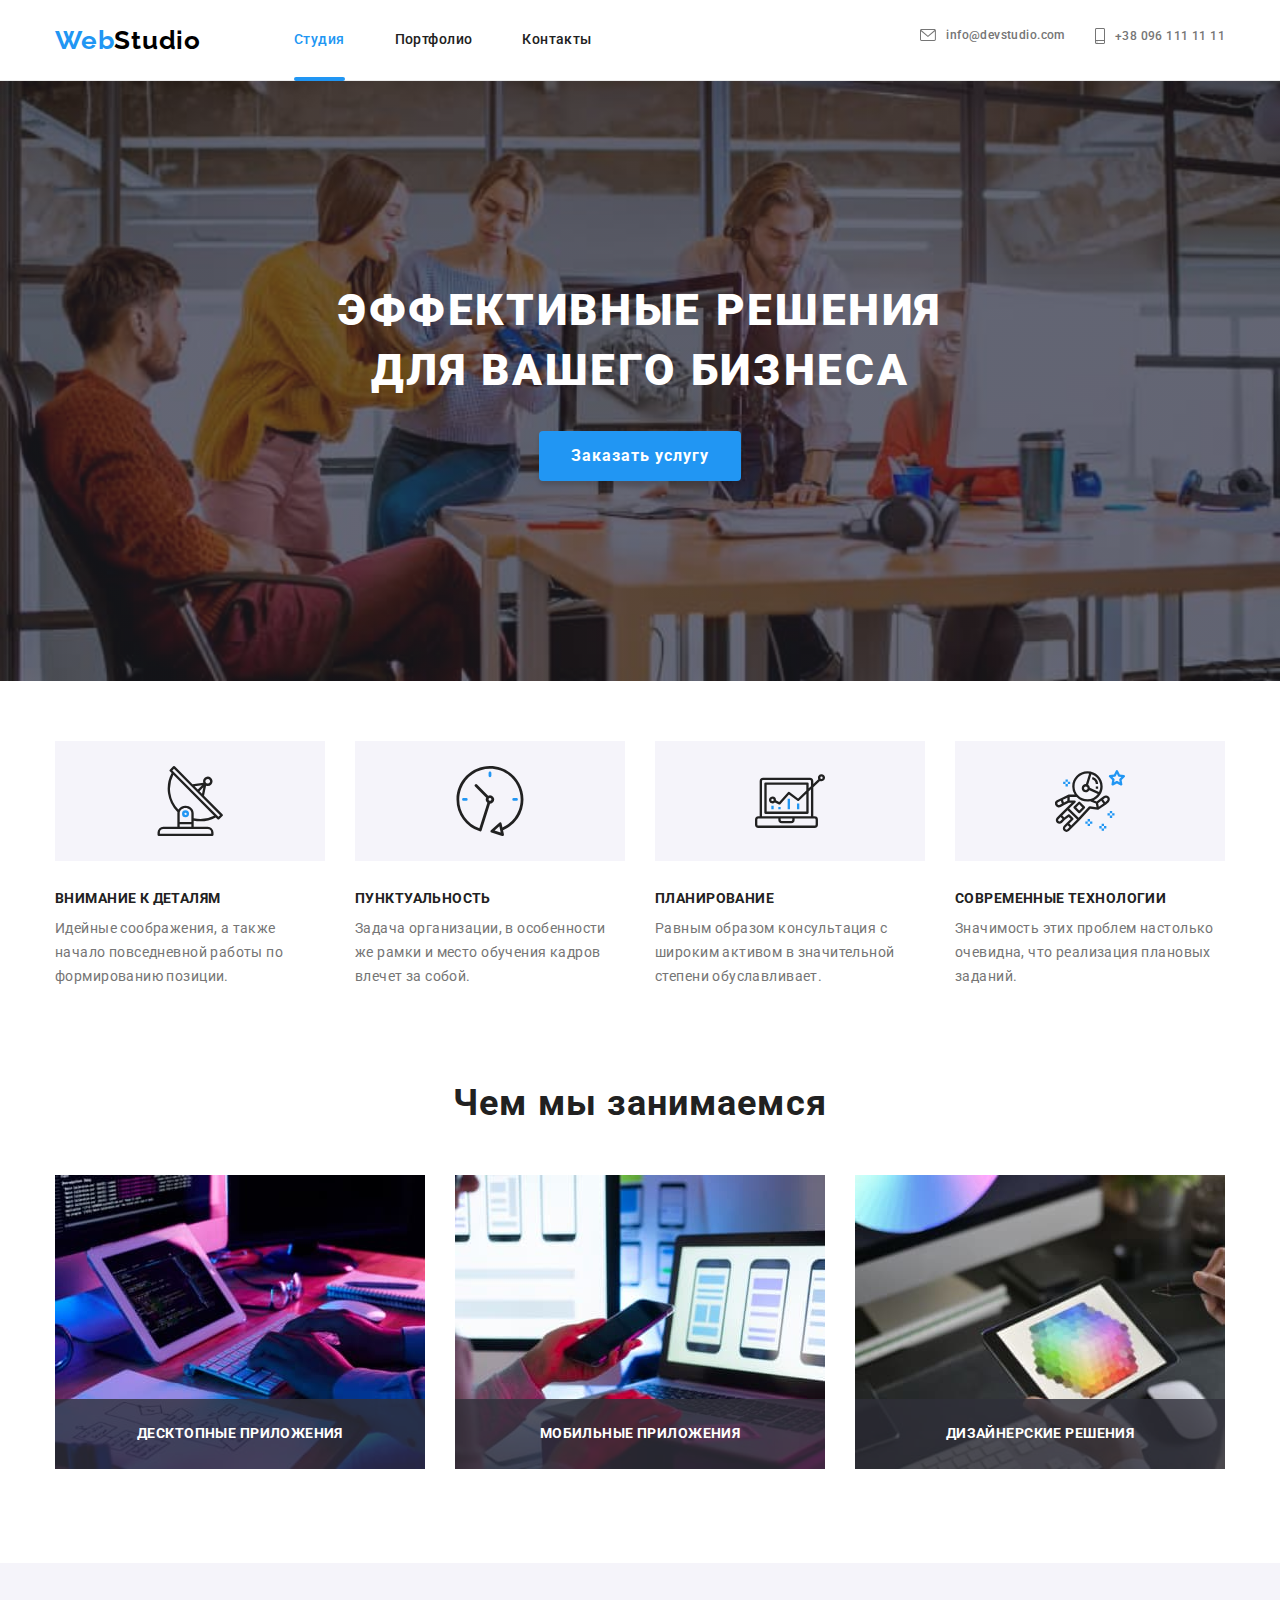
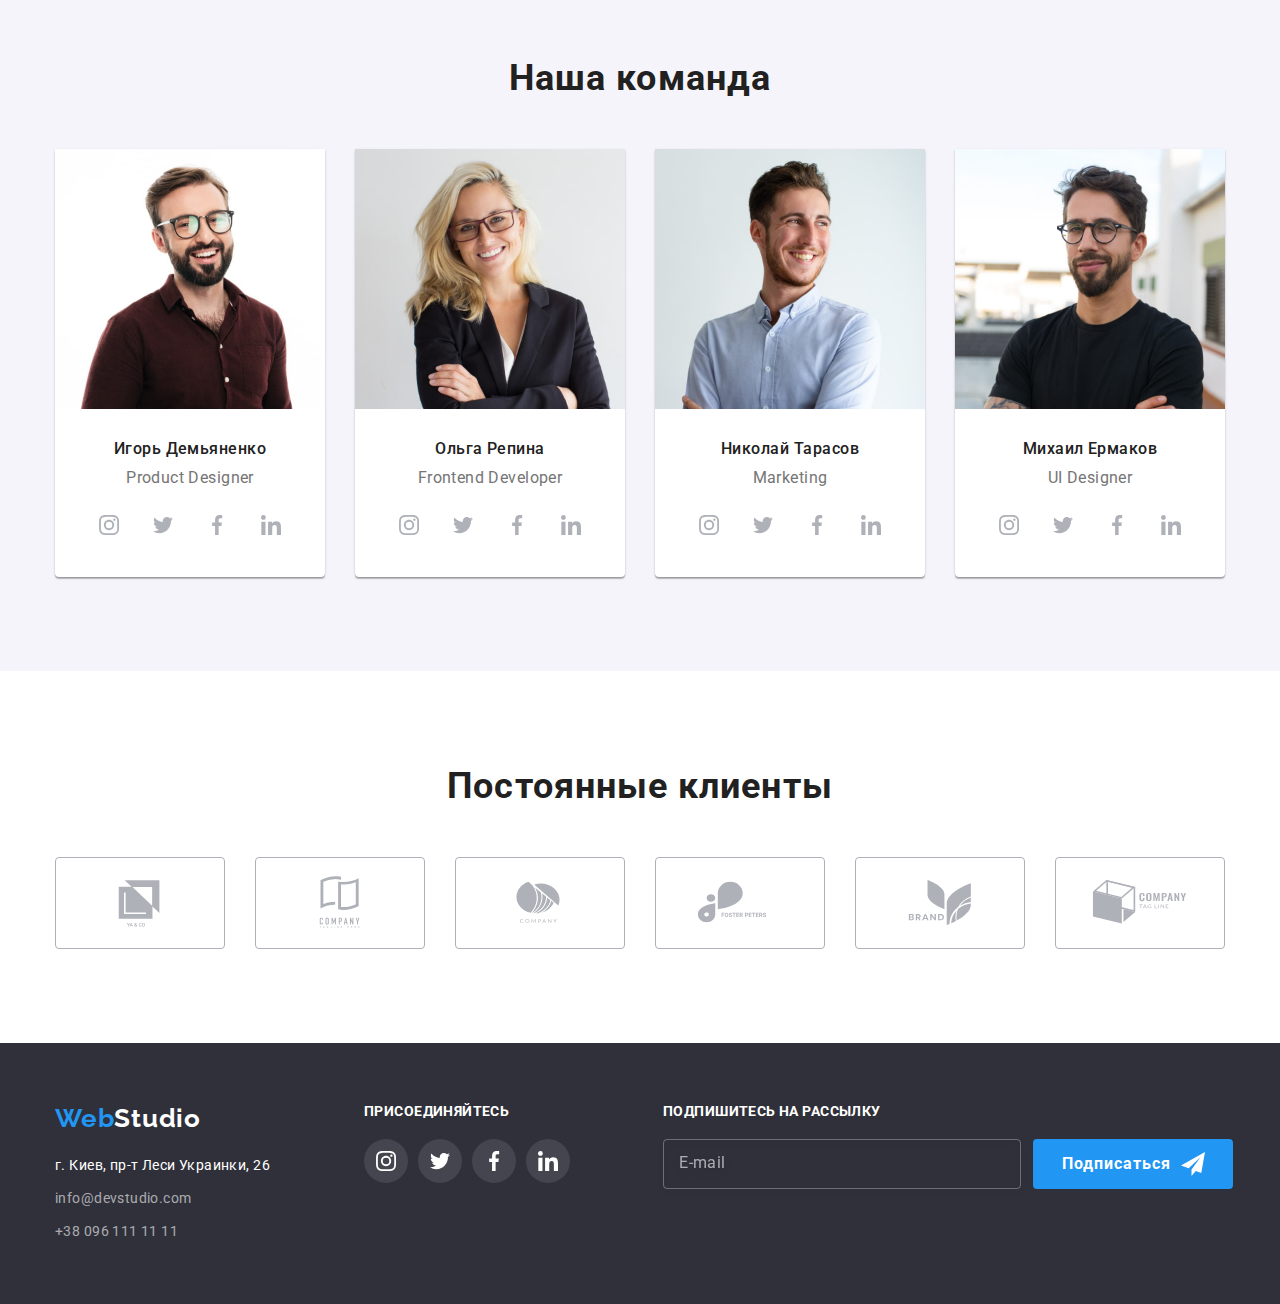
==== commit e6e02725: "HW 8" ====
--- a/index.html
+++ b/index.html
@@ -22,7 +22,7 @@
 
       <div class="container main-header">
         <nav class="navigation">
-          <a href="./index.html" lang="en" class="logo"
+          <a href="./index.html" lang="en" class="logo logo-header"
             >Web<span class="logo_theme--white">Studio</span></a
           >
           <ul class="menu">
@@ -257,7 +257,7 @@
                 <source
                   srcset="
                     ./images/employees/employees-desktop/igor-desktop.jpg    1x,
-                    1x,
+                   
                     ./images/employees/employees-desktop/igor-desktop@2x.jpg 2x
                   "
                   media="(min-width:1200px)"
@@ -265,7 +265,7 @@
                 <source
                   srcset="
                     ./images/employees/employees-tablet/igortablet.jpg    1x,
-                    1x,
+                  
                     ./images/employees/employees-tablet/igortablet@2x.jpg 2x
                   "
                   media="(min-width:768px)"
@@ -273,7 +273,7 @@
                 <source
                   srcset="
                     ./images/employees/employees-mobile/igormobile.jpg    1x,
-                    1x,
+                   
                     ./images/employees/employees-mobile/igormobile@2x.jpg 2x
                   "
                   media="(max-width:767px)"
@@ -341,7 +341,7 @@
                 <source
                   srcset="
                     ./images/employees/employees-desktop/olga-desktop.jpg    1x,
-                    1x,
+                 
                     ./images/employees/employees-desktop/olga-desktop@2x.jpg 2x
                   "
                   media="(min-width:1200px)"
@@ -349,7 +349,6 @@
                 <source
                   srcset="
                     ./images/employees/employees-tablet/olgatablet.jpg    1x,
-                    1x,
                     ./images/employees/employees-tablet/olgatablet@2x.jpg 2x
                   "
                   media="(min-width:768px)"
@@ -357,7 +356,6 @@
                 <source
                   srcset="
                     ./images/employees/employees-mobile/olgamobile.jpg    1x,
-                    1x,
                     ./images/employees/employees-mobile/olgamobile@2x.jpg 2x
                   "
                   media="(max-width:767px)"
@@ -425,7 +423,6 @@
                 <source
                   srcset="
                     ./images/employees/employees-desktop/nikolay-desktop.jpg    1x,
-                    1x,
                     ./images/employees/employees-desktop/nikolay-desktop@2x.jpg 2x
                   "
                   media="(min-width:1200px)"
@@ -433,7 +430,6 @@
                 <source
                   srcset="
                     ./images/employees/employees-tablet/nikolaytablet.jpg    1x,
-                    1x,
                     ./images/employees/employees-tablet/nikolaytablet@2x.jpg 2x
                   "
                   media="(min-width:768px)"
@@ -441,7 +437,6 @@
                 <source
                   srcset="
                     ./images/employees/employees-mobile/nikolaymobile.jpg    1x,
-                    1x,
                     ./images/employees/employees-mobile/nikolaymobile@2x.jpg 2x
                   "
                   media="(max-width:767px)"
@@ -509,7 +504,6 @@
                 <source
                   srcset="
                     ./images/employees/employees-desktop/mikhail-desktop.jpg    1x,
-                    1x,
                     ./images/employees/employees-desktop/mikhail-desktop@2x.jpg 2x
                   "
                   media="(min-width:1200px)"
@@ -517,7 +511,6 @@
                 <source
                   srcset="
                     ./images/employees/employees-tablet/mikhailtablet.jpg    1x,
-                    1x,
                     ./images/employees/employees-tablet/mikhailtablet@2x.jpg 2x
                   "
                   media="(min-width:768px)"
@@ -525,7 +518,6 @@
                 <source
                   srcset="
                     ./images/employees/employees-mobile/mikhailmobile.jpg    1x,
-                    1x,
                     ./images/employees/employees-mobile/mikhailmobile@2x.jpg 2x
                   "
                   media="(max-width:767px)"
@@ -722,7 +714,7 @@
       </div>
     </footer>
 
-    <!-- <div class="backdrop is-hidden" data-modal>
+    <div class="backdrop is-hidden" data-modal>
       <div class="modal">
         <button type="button" class="close" data-modal-close>
           <svg class="untitled" width="18" height="18">
@@ -793,9 +785,9 @@
           >
           <button class="modal-button-submit" type="submit">Отправить</button>
         </form>
-      </div> -->
+      </div>
 
     <script src="./js/mobile-menu.js"></script>
-    <!-- <script src="./js/modal.js"></script> -->
+    <script src="./js/modal.js"></script>
   </body>
 </html>
--- a/css/main.min.css
+++ b/css/main.min.css
@@ -1 +1 @@
-:root{--primary-font: "Roboto", sans-serif;--secondary-font: "Raleway", sans-serif;--primary-text-color: #757575;--title-text-color: #212121;--accent-color: #2196f3;--background-dark: #2f303a;--contrasting-color: #ffffff;--svg-color: #afb1b8;--background-secondary-color: #f5f4fa;--transition-duration-timing-function: 250ms cubic-bezier(0.4, 0, 0.2, 1)}.visually-hidden{position:absolute;width:1px;height:1px;padding:0;margin:-1px;overflow:hidden;clip:rect(0, 0, 0, 0);white-space:nowrap;border:0}.social-list__link,.clients-list__link,.clients-list,.services__text,.wrapper{display:flex;align-items:center;justify-content:center}h1,h2,h3,h4,h5,h6,p{margin-top:0;margin-bottom:0}ul,ol{margin-top:0;margin-bottom:0;padding-left:0;list-style:none}img{display:block}a{text-decoration:none}body{background-color:var(--contrasting-color);color:var(--primary-text-color);font-family:var(--primary-font);font-size:14px;line-height:1.71;letter-spacing:.03em}.section{padding-bottom:60px;padding-top:60px}@media screen and (min-width: 1200px){.section{padding-bottom:94px;padding-top:94px}}.container{padding-left:15px;padding-right:15px;margin-left:auto;margin-right:auto}@media screen and (min-width: 480px){.container{width:480px}}@media screen and (min-width: 480px)and (min-width: 768px){.container{width:768px}}@media screen and (min-width: 1200px){.container{width:1200px}}.button{color:var(--contrasting-color);background-color:var(--accent-color);border:none;font-family:inherit;cursor:pointer;font-size:16px;font-weight:700;line-height:1.88;letter-spacing:.03em;border-radius:4px}header{border-bottom:1px solid #ececec}.logo{font-family:var(--secondary-font);color:var(--accent-color);font-size:24px;font-weight:700;line-height:1.17;letter-spacing:.03em;margin-right:88px}.logo_theme--dark{color:var(--contrasting-color)}.logo_theme--white{color:#000}@media screen and (max-width: 767px){.menu{display:none}.contact{display:none}.mobile-menu-open{background-color:rgba(0,0,0,0);border:none;line-height:0}.mobile-menu-open__icon{fill:var(--title-text-color)}.mobile-menu-open:hover .mobile-menu-open__icon,.mobile-menu-open:focus .mobile-menu-open__icon{fill:var(--accent-color)}}@media screen and (min-width: 768px){.mobile-menu{display:none}.mobile-menu-open{display:none}.main-header,.menu,.navigation,.menu__item{display:flex;align-items:center}.menu__item:not(:last-child){margin-right:50px}.menu__link{font-size:14px;font-weight:500;line-height:1.14;transition:color var(--transition-duration-timing-function);padding:32px 0;color:var(--title-text-color)}.menu__link:hover,.menu__link:focus{color:var(--accent-color)}.current{position:relative;color:var(--accent-color)}.current::after{content:"";position:absolute;left:0;bottom:-1px;width:100%;height:4px;background:#2196f3;border-radius:2px}.contact{margin-left:auto}.contact__link{display:flex;align-items:center;font-size:12px;font-weight:500;line-height:1.17;color:var(--primary-text-color);transition:color var(--transition-duration-timing-function)}.contact__link:hover,.contact__link:focus{color:var(--accent-color)}.contact__item:not(:last-child){margin-bottom:10px}.contact__icon{fill:currentColor;margin-right:10px;transition:fill var(--transition-duration-timing-function)}.contact__icon:hover,.contact__icon:focus{fill:currentColor}}@media screen and (min-width: 1200px){.logo{font-size:26px;font-weight:700;line-height:1.19;margin-right:93px}.logo_theme--dark{color:var(--contrasting-color)}.logo_theme--white{color:#000}.contact{display:flex;margin-left:auto}.contact__item+.contact__item{margin-left:30px}}@media screen and (max-width: 767px){.mobile-menu__container{position:relative;padding:48px 25px}.mobile-menu{position:fixed;z-index:100;top:0;left:0;width:100%;height:100%;max-height:796px;background-color:var(--contrasting-color);box-shadow:0 0 0 100max rgba(0,0,0,.5);opacity:0;visibility:hidden;pointer-events:none;transition:opacity var(----transition-duration-timing-function),visibility var(----transition-duration-timing-function)}.mobile-menu.is-open{opacity:1;visibility:visible;pointer-events:auto}.main-header{display:flex;justify-content:space-between;align-items:center;padding-top:10px;padding-bottom:10px}.mobile-menu__close-btn{position:absolute;top:10px;right:15px;background-color:rgba(0,0,0,0);border:none;padding:0}.mobile-menu__close-icon{fill:var(--title-text-color)}.mobile-menu__close-icon:hover,.mobile-menu__close-icon:focus{fill:var(--accent-color)}.mobile-menu__close-btn:hover .mobile-menu__close-icon,.mobile-menu__close-btn:focus .mobile-menu__close-icon{fill:var(--accent-color)}.mobile-menu_list-nav{margin-bottom:302px}.mobile-menu__list-nav-link{font-family:var(--primary-font);color:var(--title-text-color);font-size:40px;font-weight:500;line-height:1.18;letter-spacing:.02em;transition:color var(----transition-duration-timing-function)}.mobile-menu__list-nav-link:hover,.mobile-menu__list-nav-link:focus{color:var(--accent-color)}.mobile-menu__list-contact-link{font-family:var(--primary-font);color:var(--title-text-color);font-size:34px;font-weight:500;line-height:1.18;letter-spacing:.02em;transition:color var(----transition-duration-timing-function)}.mobile-menu__list-contact-link:hover,.mobile-menu__list-contact-link:focus{color:var(--accent-color)}.current{color:var(--accent-color)}.mobile-menu_list-nav-item:not(:last-child),.mobile-menu_list-contact-item:not(:last-child){margin-bottom:32px}.mobile-menu_list-contact{margin-bottom:64px}.mobile-menu_list-social{display:flex}.mobile-menu__list-social-link{font-family:var(--primary-font);color:var(--accent-color);font-size:18px;font-weight:500;line-height:1.22;letter-spacing:.02em;transition:color var(----transition-duration-timing-function)}.mobile-menu_list-social-item:not(:last-child){margin-right:20px}.mobile-menu_list-social-item:not(:last-child)::after{content:"";border:1px solid rgba(33,33,33,.2);transform:rotate(90deg);margin-left:10px}.mobile-menu__list-social-link:hover .mobile-menu__list-social-link::after,.mobile-menu__list-social-link:focus .mobile-menu__list-social-link::after{color:var(--accent-color)}}.hero{min-height:100%;background-image:linear-gradient(rgba(47, 48, 58, 0.4), rgba(47, 48, 58, 0.4)),url("../../images/bg.jpg");background-color:#c4c4c4;background-position:center top;background-size:cover;background-repeat:no-repeat}.hero{padding:116px 0}.hero__position{display:flex;justify-content:center}.hero__title{color:var(--contrasting-color);font-size:26px;font-weight:900;line-height:1.62;text-transform:uppercase;letter-spacing:.06em;width:360px}.hero-container{text-align:center}.hero-button{display:inline-block;padding:10px 32px;text-align:center;letter-spacing:.06em;box-shadow:0px 4px 4px rgba(0,0,0,.15);margin-top:30px;transition:background-color var(--transition-duration-timing-function)}.hero-button:hover,.hero-button:focus{background-color:#188ce8}@media screen and (max-width: 767){.hero{padding:116px 0;background-image:linear-gradient(rgba(47, 48, 58, 0.4), rgba(47, 48, 58, 0.4)),url(../../images/bgmobile@2x.jpg)}}@media screen and (min-width: 768px){.hero{padding:118px 0;background-image:linear-gradient(rgba(47, 48, 58, 0.4), rgba(47, 48, 58, 0.4)),url(../../images/bgtablet@2x.jpg)}}@media screen and (min-width: 1200px){.hero{padding:200px 0;background-image:linear-gradient(rgba(47, 48, 58, 0.4), rgba(47, 48, 58, 0.4)),url(../../images/bgdesktop@2x.jpg)}.hero__title{color:var(--contrasting-color);font-size:44px;font-weight:900;line-height:1.36;text-transform:uppercase;letter-spacing:.06em;width:696px}}.benefits__subtitle{color:var(--title-text-color);font-size:14px;font-weight:700;line-height:1.14;letter-spacing:.03em;text-transform:uppercase;margin-bottom:10px;margin-top:30px;text-align:center}.benefits__text{font-size:14px;font-weight:400;line-height:1.71;text-align:left}.wrapper{height:120px;background-color:var(--background-secondary-color)}.section-benefits{padding-top:60px;padding-bottom:0}@media screen and (max-width: 768px){.benefits__item{width:100%;max-width:450px}.benefits__item:not(:last-child){margin-bottom:30px}}@media screen and (min-width: 768px){.benefits{display:flex;flex-wrap:wrap;column-gap:30px;row-gap:30px}.benefits__subtitle{text-align:left}.benefits__item{flex-basis:calc((100% - 30px)/2);width:100%;max-width:354px}}@media screen and (min-width: 1200px){.benefits{column-gap:0}.benefits__item{flex-basis:calc((100% - 90px)/4);width:100%;max-width:270px}.benefits__item:not(:last-child){margin-right:30px}}.title{color:var(--title-text-color);font-size:36px;font-weight:700;line-height:1.17;text-align:center;letter-spacing:.03em;margin-bottom:50px}.services{display:flex}.services__item:not(:last-child){margin-right:30px}.services__text{position:absolute;bottom:0;color:var(--contrasting-color);font-size:14px;font-weight:700;line-height:1.14;letter-spacing:.03em;text-transform:uppercase;background-color:rgba(47,48,58,.8);width:370px;height:70px}.thumb{position:relative}@media screen and (max-width: 1200px){.title-services{display:none}.section-services{display:none}}.section-team{background-color:var(--background-secondary-color)}.employee-list__info{padding:30px 0}.employee-list__name{font-size:16px;font-weight:500;line-height:1.19;letter-spacing:.03em;color:var(--title-text-color);text-align:center;margin-bottom:10px}.employee-list__text{font-size:16px;font-weight:400;line-height:1.19;margin-bottom:16px;text-align:center}.employee-list__card{box-shadow:0px 1px 3px rgba(0,0,0,.12),0px 1px 1px rgba(0,0,0,.14),0px 2px 1px rgba(0,0,0,.2);width:450px;border-radius:0px 0px 4px 4px;background-color:var(--contrasting-color)}@media screen and (max-width: 767px){.title{margin-bottom:30px}.employee-list__card:not(:last-child){margin-bottom:30px}.employee-list__img{width:100%;max-width:450px;height:460px}}@media screen and (min-width: 768px){.employee-list{display:flex;gap:30px;flex-wrap:wrap}.employee-list__card{flex-basis:calc((100% - 30px)/2)}.employee-list__img{width:354px;height:374px}.employee-list__card:not(:last-child){margin-bottom:0}}@media screen and (min-width: 1200px){.employee-list{max-width:1170px}.employee-list__card{flex-basis:calc((100% - 90px)/4)}.employee-list__img{width:270px;height:260px}.employee-list__info{width:270px}.employee-list__card{width:270px}}.clients-list{gap:30px;flex-wrap:wrap}.clients-list__link{border:1px solid var(--svg-color);border-radius:4px;height:92px;color:var(--svg-color);transition:color var(--transition-duration-timing-function),border-color var(--transition-duration-timing-function)}.clients-list__link:hover,.clients-list__link:focus{border-color:var(--accent-color);color:var(--accent-color)}.clients-list__icon{fill:currentColor;transition:fill var(--transition-duration-timing-function)}.clients-list__icon:hover,.clients-list__icon:focus{fill:currentColor}@media screen and (min-width: 480px){.clients-list__item{flex-basis:calc((100% - 30px)/2)}.clients-list__link{width:100%;max-width:210px}}@media screen and (min-width: 768px){.clients-list__item{flex-basis:calc((100% - 60px)/3)}.clients-list__link{width:100%;max-width:226px}}@media screen and (min-width: 1200px){.clients-list__item{flex-basis:calc((100% - 150px)/6)}.clients-list__link{width:100%;max-width:170px}}.button-secondary{display:inline-block;padding:6px 22px;color:#212121;background-color:#f5f4fa;transition:color var(--transition-duration-timing-function),background-color var(--transition-duration-timing-function),box-shadow var(--transition-duration-timing-function)}.button-secondary:hover,.button-secondary:focus{color:var(--contrasting-color);background-color:var(--accent-color);box-shadow:0px 3px 1px rgba(0,0,0,.1),0px 1px 2px rgba(0,0,0,.08),0px 2px 2px rgba(0,0,0,.12)}@media screen and (min-width: 480px){.filter{display:flex;column-gap:8px;row-gap:15px;flex-wrap:wrap;margin-bottom:40px}}@media screen and (min-width: 768px),(min-width: 1200px){.filter{display:flex;justify-content:center;margin-bottom:50px}.filter__item:not(:last-child){margin-right:8px}}@media screen and (max-width: 767px){.card-set:not(:last-child){margin-bottom:30px}}.card-set__item{transition:box-shadow var(--transition-duration-timing-function)}.card-set__item:hover,.card-set__item:focus{box-shadow:0px 1px 1px rgba(0,0,0,.12),0px 4px 4px rgba(0,0,0,.06),1px 4px 6px rgba(0,0,0,.16)}.card-set__info{padding:20px 24px;border:1px solid #eee}.card-set__name{font-size:18px;font-weight:700;line-height:2;letter-spacing:.06em;color:var(--title-text-color);margin-bottom:4px;text-align:left}.card-set__text{font-size:16px;font-weight:400;line-height:1.88;letter-spacing:.03em;color:var(--primary-text-color);text-align:left}.card-set .card-set__img{height:294px}.box-overlay{position:relative;overflow:hidden}.overlay{position:absolute;text-align:left;top:0;left:0;width:100%;height:100%;font-size:18px;font-weight:400;line-height:1.56;letter-spacing:.03em;color:var(--contrasting-color);padding:63px 24px;background-color:rgba(33,150,243,.9);overflow:auto;transform:translate(0, 100%);transition:transform var(--transition-duration-timing-function)}.card-set__link:hover .overlay,.card-set__link:focus .overlay{transform:translate(0, 0)}@media screen and (min-width: 480px){.card-set__img{width:450px}}@media screen and (min-width: 768px){.card-set{display:flex;flex-wrap:wrap;column-gap:30px;row-gap:30px}.card-set__item{flex-basis:calc((100% - 30px)/2)}.card-set .card-set__link-technokryak{display:flex;flex-direction:column;height:100%}.card-set .card-set__info-technokryak{flex-grow:1}.card-set__img{width:354px}}@media screen and (min-width: 1200px){.card-set__item{flex-basis:calc((100% - 60px)/3)}.card-set__img{width:370px}}.footer{padding-top:60px;padding-bottom:60px;background-color:var(--background-dark)}@media screen and (max-width: 1199px){.address{text-align:center}}@media screen and (max-width: 1199px){.invitation-box{width:206px;margin:0 auto}}.company-address{display:flex;justify-content:center}.address{margin-top:20px}.address__item{color:var(--contrasting-color);font-style:normal}.address__link{color:rgba(255,255,255,.6);font-style:normal}.address__link:hover,.address__link:focus{color:var(--accent-color)}.address__item:not(:last-child){margin-bottom:9px}.invitation-text{color:var(--contrasting-color);font-size:14px;font-weight:700;line-height:1.1428571429;letter-spacing:.03em;text-transform:uppercase;margin-bottom:20px;margin-top:60px}@media screen and (max-width: 1199px){.invitation-text{text-align:center}}.subscription-form__mail-address{width:100%;height:50px;background-color:rgba(0,0,0,0);border:1px solid rgba(255,255,255,.3);filter:drop-shadow(0px 4px 4px rgba(0, 0, 0, 0.15));border-radius:4px;padding:16px 15px;font-size:12px;font-weight:400;line-height:1.1666666667;letter-spacing:.01em;color:var(--contrasting-color);transition:border-color var(--transition-duration-timing-function)}.subscription-form__mail-address:focus{outline:none;border-color:var(--accent-color)}.subscription-form__mail-address::placeholder{margin-top:20px;font-size:16px;font-weight:400;line-height:1.25;letter-spacing:.03em;color:rgba(255,255,255,.6)}.subscription-form__btn{margin-top:20px;font-size:16px;font-weight:700;line-height:1.875;letter-spacing:.06em;color:var(--contrasting-color);height:50px;background-color:var(--accent-color);border-radius:4px;border:none;padding-top:10px;padding-right:62px;padding-bottom:10px;padding-left:29px;transition:background-color var(--transition-duration-timing-function),box-shadow var(--transition-duration-timing-function)}.subscription-form__btn:hover,.subscription-form__btn:focus{background-color:#188ce8;box-shadow:0px 4px 4px rgba(0,0,0,.15)}.subscription-form__icon{fill:var(--contrasting-color);position:absolute;top:50%;right:28px}.subscription-form__wrapper{width:200px;display:flex;position:relative;margin-left:auto;margin-right:auto}@media screen and (min-width: 767px)and (max-width: 1199px){.tablet-position{display:flex;align-items:center;justify-content:center}}@media screen and (min-width: 768px){.subscription-box{width:450px;margin-left:auto;margin-right:auto}}.social-list{display:flex;justify-content:center;gap:10px}.social-list__link{width:44px;height:44px;border-radius:50%;background-color:rgba(255,255,255,.1);transition:fill var(--transition-duration-timing-function),background-color var(--transition-duration-timing-function)}.social-list__link:hover,.social-list__link:focus{background-color:var(--accent-color)}.social-list__icon{fill:var(--contrasting-color)}.social-list__link_theme_lite{background-color:var(--contrasting-color)}.social-list__link_theme_lite:hover,.social-list__link_theme_lite:focus{background-color:var(--accent-color)}.social-list__icon_theme_lite{fill:var(--svg-color)}.social-list__link_theme_lite:hover .social-list__icon_theme_lite,.social-list__link_theme_lite:focus .social-list__icon_theme_lite{fill:var(--contrasting-color)}.backdrop{position:fixed;top:0;left:0;width:100%;height:100%;background-color:rgba(0,0,0,.2);transition:opacity var(--transition-duration-timing-function),visibility var(--transition-duration-timing-function)}.backdrop.is-hidden{opacity:0;pointer-events:none;visibility:inherit}.modal{position:absolute;top:50%;left:50%;transform:translate(-50%, -50%);min-width:528px;min-height:581px;padding:40px;background-color:var(--contrasting-color);border-radius:4px;box-shadow:0px 1px 3px rgba(0,0,0,.12),0px 1px 1px rgba(0,0,0,.14),0px 2px 1px rgba(0,0,0,.2);transition:box-shadow var(--transition-duration-timing-function),transform var(--transition-duration-timing-function)}.modal-form{display:flex;flex-direction:column;position:relative}.modal-text{font-weight:700;font-size:20px;line-height:1.15;letter-spacing:.03em;color:var(--title-text-color);margin-bottom:12px}.backdrop.is-hidden .modal{transform:translate(-50%, -50%) scale(0.7)}.close{position:absolute;top:8px;right:8px;display:flex;justify-content:center;align-items:center;border:1px solid rgba(0,0,0,.1);border-radius:50%;width:30px;height:30px;background-color:rgba(0,0,0,0);padding:0}.close:hover,.close:focus{border-color:var(--accent-color)}.untitled{transition:fill var(--transition-duration-timing-function)}.close:hover .untitled,.close:focus .untitled{fill:var(--accent-color)}.modal-form-input{width:100%;height:40px;border:1px solid rgba(33,33,33,.2);border-radius:4px;padding-left:42px;padding-top:11px;padding-bottom:11px;padding-right:12px;font-size:12px;line-height:1.17;letter-spacing:.01em;color:#000;transition:border-color var(--transition-duration-timing-function)}.modal-form-input:focus{outline:none;border-color:var(--accent-color)}.modal-input-icon{position:absolute;top:50%;left:0;transform:translateY(-50%);margin-left:12px;fill:#212121;transition:fill var(--transition-duration-timing-function)}.modal-form-input:focus+.modal-input-icon{fill:var(--accent-color)}.modal-form-input-desc{display:block;font-size:12px;line-height:1.17;letter-spacing:.01em;color:var(--primary-text-color);margin-bottom:4px}.modal-form-field{margin-bottom:10px}.modal-form-input-wrapper{display:block;position:relative}.modal-form-message{resize:none;width:100%;height:138px;padding:12px 16px;border:1px solid rgba(33,33,33,.2);border-radius:4px;outline:none;margin-bottom:20px;transition:border-color var(--transition-duration-timing-function)}.modal-form-message:focus{border-color:var(--accent-color)}.modal-form-message:focus::placeholder{font-size:12px;line-height:1.17;letter-spacing:.01em;color:rgba(117,117,117,.5)}.modal-form-check:checked+.modal-form-check-desc::before{background-color:var(--accent-color);border-color:var(--accent-color);background-image:url(../images/check.svg);background-position:center;background-repeat:no-repeat}.modal-form-check:focus+.modal-form-check-desc::before{opacity:1}.modal-form-check-desc{display:flex;align-items:center;font-size:14px;line-height:1.71;letter-spacing:.03em;color:var(--primary-text-color);margin-bottom:30px}.modal-form-check-desc::before{display:block;width:16px;height:15px;border:2px solid #212121;border-radius:2px;cursor:pointer;margin-right:7px;margin-left:13px;content:""}.agreement-link{color:var(--accent-color);text-decoration:underline}.modal-button-submit{align-self:center;width:200px;height:50px;padding:10px 55px;font-weight:700;font-size:16px;line-height:1.88;letter-spacing:.06em;color:var(--contrasting-color);background-color:var(--accent-color);border:rgba(0,0,0,0);border-radius:4px;transition:box-shadow var(--transition-duration-timing-function)}.modal-button-submit:hover,.modal-button-submit:focus{background-color:#188ce8;box-shadow:0px 4px 4px rgba(0,0,0,.15)}/*# sourceMappingURL=main.min.css.map */+:root{--primary-font: "Roboto", sans-serif;--secondary-font: "Raleway", sans-serif;--primary-text-color: #757575;--title-text-color: #212121;--accent-color: #2196f3;--background-dark: #2f303a;--contrasting-color: #ffffff;--svg-color: #afb1b8;--background-secondary-color: #f5f4fa;--transition-duration-timing-function: 250ms cubic-bezier(0.4, 0, 0.2, 1)}.visually-hidden{position:absolute;width:1px;height:1px;padding:0;margin:-1px;overflow:hidden;clip:rect(0, 0, 0, 0);white-space:nowrap;border:0}.social-list__link,.clients-list__link,.clients-list,.services__text,.wrapper{display:flex;align-items:center;justify-content:center}h1,h2,h3,h4,h5,h6,p{margin-top:0;margin-bottom:0}ul,ol{margin-top:0;margin-bottom:0;padding-left:0;list-style:none}img{display:block}a{text-decoration:none}body{background-color:var(--contrasting-color);color:var(--primary-text-color);font-family:var(--primary-font);font-size:14px;line-height:1.71;letter-spacing:.03em}.section{padding-bottom:60px;padding-top:60px}@media screen and (min-width: 1200px){.section{padding-bottom:94px;padding-top:94px}}.container{padding-left:15px;padding-right:15px;margin-left:auto;margin-right:auto}@media screen and (min-width: 480px){.container{width:480px}}@media screen and (min-width: 480px)and (min-width: 768px){.container{width:768px}}@media screen and (min-width: 1200px){.container{width:1200px}}.button{color:var(--contrasting-color);background-color:var(--accent-color);border:none;font-family:inherit;cursor:pointer;font-size:16px;font-weight:700;line-height:1.88;letter-spacing:.03em;border-radius:4px}header{border-bottom:1px solid #ececec}.logo{font-family:var(--secondary-font);color:var(--accent-color);font-size:24px;font-weight:700;line-height:1.17;letter-spacing:.03em}.logo_theme--dark{color:var(--contrasting-color)}.logo_theme--white{color:#000}@media screen and (min-width: 767px),(max-width: 1199px){.logo-header{margin-right:88px}}@media screen and (min-width: 1220px){.logo-header{margin-right:93px}}@media screen and (max-width: 767px){.menu{display:none}.contact{display:none}.mobile-menu-open{background-color:rgba(0,0,0,0);border:none;line-height:0}.mobile-menu-open__icon{fill:var(--title-text-color)}.mobile-menu-open:hover .mobile-menu-open__icon,.mobile-menu-open:focus .mobile-menu-open__icon{fill:var(--accent-color)}}@media screen and (min-width: 768px){.mobile-menu{display:none}.mobile-menu-open{display:none}.main-header,.menu,.navigation,.menu__item{display:flex;align-items:center}.menu__item:not(:last-child){margin-right:50px}.menu__link{font-size:14px;font-weight:500;line-height:1.14;transition:color var(--transition-duration-timing-function);padding:32px 0;color:var(--title-text-color)}.menu__link:hover,.menu__link:focus{color:var(--accent-color)}.current{position:relative;color:var(--accent-color)}.current::after{content:"";position:absolute;left:0;bottom:-1px;width:100%;height:4px;background:#2196f3;border-radius:2px}.contact{margin-left:auto}.contact__link{display:flex;align-items:center;font-size:12px;font-weight:500;line-height:1.17;color:var(--primary-text-color);transition:color var(--transition-duration-timing-function)}.contact__link:hover,.contact__link:focus{color:var(--accent-color)}.contact__item:not(:last-child){margin-bottom:10px}.contact__icon{fill:currentColor;margin-right:10px;transition:fill var(--transition-duration-timing-function)}.contact__icon:hover,.contact__icon:focus{fill:currentColor}}@media screen and (min-width: 1200px){.logo{font-size:26px;font-weight:700;line-height:1.19;margin-right:93px}.logo_theme--dark{color:var(--contrasting-color)}.logo_theme--white{color:#000}.contact{display:flex;margin-left:auto}.contact__item+.contact__item{margin-left:30px}}@media screen and (max-width: 767px){.mobile-menu__container{position:relative;padding:48px 25px;box-shadow:0 1 1 rgba(0,0,0,.5)}.mobile-menu{position:fixed;z-index:100;top:0;left:0;width:100%;height:100%;max-height:796px;background-color:var(--contrasting-color);box-shadow:0 0 0 100vmax rgba(0,0,0,.5);opacity:0;visibility:hidden;pointer-events:none;transition:opacity var(----transition-duration-timing-function),visibility var(----transition-duration-timing-function)}.mobile-menu.is-open{opacity:1;visibility:visible;pointer-events:auto}.main-header{display:flex;justify-content:space-between;align-items:center;padding-top:10px;padding-bottom:10px}.mobile-menu__close-btn{position:absolute;top:10px;right:15px;background-color:rgba(0,0,0,0);border:none;padding:0}.mobile-menu__close-icon{fill:var(--title-text-color)}.mobile-menu__close-icon:hover,.mobile-menu__close-icon:focus{fill:var(--accent-color)}.mobile-menu__close-btn:hover .mobile-menu__close-icon,.mobile-menu__close-btn:focus .mobile-menu__close-icon{fill:var(--accent-color)}.mobile-menu_list-nav{margin-bottom:302px}.mobile-menu__list-nav-link{font-family:var(--primary-font);color:var(--title-text-color);font-size:40px;font-weight:500;line-height:1.18;letter-spacing:.02em;transition:color var(----transition-duration-timing-function)}.mobile-menu__list-nav-link:hover,.mobile-menu__list-nav-link:focus{color:var(--accent-color)}.mobile-menu__list-contact-link{font-family:var(--primary-font);color:var(--title-text-color);font-size:34px;font-weight:500;line-height:1.18;letter-spacing:.02em;transition:color var(----transition-duration-timing-function)}.mobile-menu__list-contact-link:hover,.mobile-menu__list-contact-link:focus{color:var(--accent-color)}.current{color:var(--accent-color)}.mobile-menu_list-nav-item:not(:last-child),.mobile-menu_list-contact-item:not(:last-child){margin-bottom:32px}.mobile-menu_list-contact{margin-bottom:64px}.mobile-menu_list-social{display:flex}.mobile-menu__list-social-link{font-family:var(--primary-font);color:var(--accent-color);font-size:18px;font-weight:500;line-height:1.22;letter-spacing:.02em;transition:color var(----transition-duration-timing-function)}.mobile-menu_list-social-item:not(:last-child){margin-right:20px}.mobile-menu_list-social-item:not(:last-child)::after{content:"";border:1px solid rgba(33,33,33,.2);transform:rotate(90deg);margin-left:10px}.mobile-menu__list-social-link:hover .mobile-menu__list-social-link::after,.mobile-menu__list-social-link:focus .mobile-menu__list-social-link::after{color:var(--accent-color)}}.hero{min-height:100%;background-image:linear-gradient(rgba(47, 48, 58, 0.4), rgba(47, 48, 58, 0.4)),url("../../images/img-mobile.jpg");background-color:#c4c4c4;background-position:center top;background-size:cover;background-repeat:no-repeat}@media screen and (min-width: 1200px){.hero{padding:200px 0;font-size:44px;line-height:1.36;background-image:linear-gradient(rgba(47, 48, 58, 0.4), rgba(47, 48, 58, 0.4)),url("")}}.hero{padding:116px 0}.hero__position{display:flex;justify-content:center}.hero__title{color:var(--contrasting-color);font-size:26px;font-weight:900;line-height:1.62;text-transform:uppercase;letter-spacing:.06em;width:360px}.hero-container{text-align:center}.hero-button{display:inline-block;padding:10px 32px;text-align:center;letter-spacing:.06em;box-shadow:0px 4px 4px rgba(0,0,0,.15);margin-top:30px;transition:background-color var(--transition-duration-timing-function)}.hero-button:hover,.hero-button:focus{background-color:#188ce8}@media screen and (max-width: 767)and (min-device-pixel-ratio: 2),screen and (max-width: 767)and (min-resolution: 192dpi),screen and (max-width: 767)and (min-resolution: 2dppx){.hero{background-image:linear-gradient(rgba(47, 48, 58, 0.4), rgba(47, 48, 58, 0.4)),url("../../images/bg@2x.jpg")}}@media screen and (min-width: 768px)and (min-width: 768px){.hero{background-image:linear-gradient(rgba(47, 48, 58, 0.4), rgba(47, 48, 58, 0.4)),url("../../images/bgtablet.jpg")}}@media screen and (min-width: 768px)and (min-width: 768px)and (min-device-pixel-ratio: 2),screen and (min-width: 768px)and (min-width: 768px)and (min-resolution: 192dpi),screen and (min-width: 768px)and (min-width: 768px)and (min-resolution: 2dppx){.hero{background-image:linear-gradient(rgba(47, 48, 58, 0.4), rgba(47, 48, 58, 0.4)),url("../../images/bgtablet@2x.jpg")}}@media screen and (min-width: 1200px)and (min-width: 1200px)and (min-device-pixel-ratio: 2),screen and (min-width: 1200px)and (min-width: 1200px)and (min-resolution: 192dpi),screen and (min-width: 1200px)and (min-width: 1200px)and (min-resolution: 2dppx){.hero{background-image:linear-gradient(rgba(47, 48, 58, 0.4), rgba(47, 48, 58, 0.4)),url("../../images/bg.jpg")}}@media screen and (min-width: 1200px)and (min-width: 1200px)and (min-device-pixel-ratio: 2),screen and (min-width: 1200px)and (min-width: 1200px)and (min-resolution: 192dpi),screen and (min-width: 1200px)and (min-width: 1200px)and (min-resolution: 2dppx){.hero{background-image:linear-gradient(rgba(47, 48, 58, 0.4), rgba(47, 48, 58, 0.4)),url("../../images/bgdesktop@2x.jpg")}}@media screen and (min-width: 1200px){.hero{padding:200px 0}.hero__title{color:var(--contrasting-color);font-size:44px;font-weight:900;line-height:1.36;text-transform:uppercase;letter-spacing:.06em;width:696px}}.benefits__subtitle{color:var(--title-text-color);font-size:14px;font-weight:700;line-height:1.14;letter-spacing:.03em;text-transform:uppercase;margin-bottom:10px;margin-top:30px;text-align:center}.benefits__text{font-size:14px;font-weight:400;line-height:1.71;text-align:left}.wrapper{height:120px;background-color:var(--background-secondary-color)}.section-benefits{padding-top:60px;padding-bottom:0}@media screen and (max-width: 768px){.benefits__item{width:100%;max-width:450px}.benefits__item:not(:last-child){margin-bottom:30px}}@media screen and (min-width: 768px){.benefits{display:flex;flex-wrap:wrap;column-gap:30px;row-gap:30px}.benefits__subtitle{text-align:left}.benefits__item{flex-basis:calc((100% - 30px)/2);width:100%;max-width:354px}}@media screen and (min-width: 1200px){.benefits{column-gap:0}.benefits__item{flex-basis:calc((100% - 90px)/4);width:100%;max-width:270px}.benefits__item:not(:last-child){margin-right:30px}}.title{color:var(--title-text-color);font-size:36px;font-weight:700;line-height:1.17;text-align:center;letter-spacing:.03em;margin-bottom:50px}.services{display:flex}.services__item:not(:last-child){margin-right:30px}.services__text{position:absolute;bottom:0;color:var(--contrasting-color);font-size:14px;font-weight:700;line-height:1.14;letter-spacing:.03em;text-transform:uppercase;background-color:rgba(47,48,58,.8);width:370px;height:70px}.thumb{position:relative}@media screen and (max-width: 1200px){.title-services{display:none}.section-services{display:none}}.section-team{background-color:var(--background-secondary-color)}.employee-list__info{padding:30px 0}.employee-list__name{font-size:16px;font-weight:500;line-height:1.19;letter-spacing:.03em;color:var(--title-text-color);text-align:center;margin-bottom:10px}.employee-list__text{font-size:16px;font-weight:400;line-height:1.19;margin-bottom:16px;text-align:center}.employee-list__card{box-shadow:0px 1px 3px rgba(0,0,0,.12),0px 1px 1px rgba(0,0,0,.14),0px 2px 1px rgba(0,0,0,.2);width:450px;border-radius:0px 0px 4px 4px;background-color:var(--contrasting-color)}@media screen and (max-width: 767px){.title{margin-bottom:30px}.employee-list__card:not(:last-child){margin-bottom:30px}.employee-list__img{width:100%;max-width:450px;height:460px}}@media screen and (min-width: 768px){.employee-list{display:flex;gap:30px;flex-wrap:wrap}.employee-list__card{flex-basis:calc((100% - 30px)/2)}.employee-list__img{width:354px;height:374px}.employee-list__card:not(:last-child){margin-bottom:0}}@media screen and (min-width: 1200px){.employee-list{max-width:1170px}.employee-list__card{flex-basis:calc((100% - 90px)/4)}.employee-list__img{width:270px;height:260px}.employee-list__info{width:270px}.employee-list__card{width:270px}}.clients-list{gap:30px;flex-wrap:wrap}.clients-list__link{border:1px solid var(--svg-color);border-radius:4px;height:92px;color:var(--svg-color);transition:color var(--transition-duration-timing-function),border-color var(--transition-duration-timing-function)}.clients-list__link:hover,.clients-list__link:focus{border-color:var(--accent-color);color:var(--accent-color)}.clients-list__icon{fill:currentColor;transition:fill var(--transition-duration-timing-function)}.clients-list__icon:hover,.clients-list__icon:focus{fill:currentColor}@media screen and (min-width: 480px){.clients-list__item{flex-basis:calc((100% - 30px)/2)}.clients-list__link{width:100%;max-width:210px}}@media screen and (min-width: 768px){.clients-list__item{flex-basis:calc((100% - 60px)/3)}.clients-list__link{width:100%;max-width:226px}}@media screen and (min-width: 1200px){.clients-list__item{flex-basis:calc((100% - 150px)/6)}.clients-list__link{width:100%;max-width:170px}}.button-secondary{display:inline-block;padding:6px 22px;color:#212121;background-color:#f5f4fa;transition:color var(--transition-duration-timing-function),background-color var(--transition-duration-timing-function),box-shadow var(--transition-duration-timing-function)}.button-secondary:hover,.button-secondary:focus{color:var(--contrasting-color);background-color:var(--accent-color);box-shadow:0px 3px 1px rgba(0,0,0,.1),0px 1px 2px rgba(0,0,0,.08),0px 2px 2px rgba(0,0,0,.12)}@media screen and (min-width: 480px){.filter{display:flex;column-gap:8px;row-gap:15px;flex-wrap:wrap;margin-bottom:40px}}@media screen and (min-width: 768px),(min-width: 1200px){.filter{display:flex;justify-content:center;margin-bottom:50px}.filter__item:not(:last-child){margin-right:8px}}@media screen and (max-width: 767px){.card-set:not(:last-child){margin-bottom:30px}}.card-set__item{transition:box-shadow var(--transition-duration-timing-function)}.card-set__item:hover,.card-set__item:focus{box-shadow:0px 1px 1px rgba(0,0,0,.12),0px 4px 4px rgba(0,0,0,.06),1px 4px 6px rgba(0,0,0,.16)}.card-set__info{padding:20px 24px;border:1px solid #eee}.card-set__name{font-size:18px;font-weight:700;line-height:2;letter-spacing:.06em;color:var(--title-text-color);margin-bottom:4px;text-align:left}.card-set__text{font-size:16px;font-weight:400;line-height:1.88;letter-spacing:.03em;color:var(--primary-text-color);text-align:left}.card-set .card-set__img{height:294px}.box-overlay{position:relative;overflow:hidden}.overlay{position:absolute;text-align:left;top:0;left:0;width:100%;height:100%;font-size:18px;font-weight:400;line-height:1.56;letter-spacing:.03em;color:var(--contrasting-color);padding:63px 24px;background-color:rgba(33,150,243,.9);overflow:auto;transform:translate(0, 100%);transition:transform var(--transition-duration-timing-function)}.card-set__link:hover .overlay,.card-set__link:focus .overlay{transform:translate(0, 0)}@media screen and (min-width: 480px){.card-set__img{width:450px}}@media screen and (min-width: 768px){.card-set{display:flex;flex-wrap:wrap;column-gap:30px;row-gap:30px}.card-set__item{flex-basis:calc((100% - 30px)/2)}.card-set .card-set__link-technokryak{display:flex;flex-direction:column;height:100%}.card-set .card-set__info-technokryak{flex-grow:1}.card-set__img{width:354px}}@media screen and (min-width: 1200px){.card-set__item{flex-basis:calc((100% - 60px)/3)}.card-set__img{width:370px}}.footer{padding-top:60px;padding-bottom:60px;background-color:var(--background-dark)}@media screen and (max-width: 1199px){.address{text-align:center}}@media screen and (max-width: 767px){.invitation-box{width:206px;margin:0 auto}}.company-address{display:flex;flex-direction:column}@media screen and (max-width: 1199px){.logo-footer{margin-left:auto;margin-right:auto}}.logo-footer{margin-bottom:20px}.address__item{color:var(--contrasting-color);font-style:normal}.address__link{color:rgba(255,255,255,.6);font-style:normal}.address__link:hover,.address__link:focus{color:var(--accent-color)}.address__item:not(:last-child){margin-bottom:9px}.invitation-text{color:var(--contrasting-color);font-size:14px;font-weight:700;line-height:1.1428571429;letter-spacing:.03em;text-transform:uppercase;margin-bottom:20px;margin-top:60px}@media screen and (max-width: 1199px){.invitation-text{text-align:center}}.subscription-form__mail-address{width:100%;height:50px;background-color:rgba(0,0,0,0);border:1px solid rgba(255,255,255,.3);filter:drop-shadow(0px 4px 4px rgba(0, 0, 0, 0.15));border-radius:4px;padding:16px 15px;font-size:12px;font-weight:400;line-height:1.1666666667;letter-spacing:.01em;color:var(--contrasting-color);transition:border-color var(--transition-duration-timing-function)}.subscription-form__mail-address:focus{outline:none;border-color:var(--accent-color)}.subscription-form__mail-address::placeholder{margin-top:20px;font-size:16px;font-weight:400;line-height:1.25;letter-spacing:.03em;color:rgba(255,255,255,.6)}.subscription-form__btn{margin-top:20px;font-size:16px;font-weight:700;line-height:1.875;letter-spacing:.06em;color:var(--contrasting-color);height:50px;background-color:var(--accent-color);border-radius:4px;border:none;padding-top:10px;padding-right:62px;padding-bottom:10px;padding-left:29px;transition:background-color var(--transition-duration-timing-function),box-shadow var(--transition-duration-timing-function)}.subscription-form__btn:hover,.subscription-form__btn:focus{background-color:#188ce8;box-shadow:0px 4px 4px rgba(0,0,0,.15)}.subscription-form__icon{fill:var(--contrasting-color);position:absolute;top:50%;right:28px}.subscription-form__wrapper{width:200px;display:flex;position:relative;margin-left:auto;margin-right:auto}@media screen and (min-width: 768px),(min-width: 1200px){.tablet-position{display:flex;align-items:center;justify-content:center}}@media screen and (min-width: 768px)and (max-width: 1199px){.subscription-box{width:450px;margin-left:auto;margin-right:auto;margin-top:60px}.invitation-text{margin-top:-60px}.invitation-box{margin-left:165px}.invitation-text-form{margin-top:60px}}@media screen and (min-width: 1200px){.container-footer{display:flex}.subscription-form{margin-left:93px;display:flex;row-gap:20px}.invitation-text{margin-top:0}.tablet-position{align-items:flex-start}.invitation-box{margin-left:70px;margin-right:93px}.subscription-form__mail-address{width:358px}.subscription-form__wrapper{margin-left:12px}.subscription-form__btn{margin-top:0}.subscription-form{margin-left:0}.subscription-form__icon{transform:translateY(-50%)}}.social-list{display:flex;justify-content:center;gap:10px}.social-list__link{width:44px;height:44px;border-radius:50%;background-color:rgba(255,255,255,.1);transition:fill var(--transition-duration-timing-function),background-color var(--transition-duration-timing-function)}.social-list__link:hover,.social-list__link:focus{background-color:var(--accent-color)}.social-list__icon{fill:var(--contrasting-color)}.social-list__link_theme_lite{background-color:var(--contrasting-color)}.social-list__link_theme_lite:hover,.social-list__link_theme_lite:focus{background-color:var(--accent-color)}.social-list__icon_theme_lite{fill:var(--svg-color)}.social-list__link_theme_lite:hover .social-list__icon_theme_lite,.social-list__link_theme_lite:focus .social-list__icon_theme_lite{fill:var(--contrasting-color)}.backdrop{position:fixed;top:0;left:0;width:100%;height:100%;background-color:rgba(0,0,0,.2);transition:opacity var(--transition-duration-timing-function),visibility var(--transition-duration-timing-function)}.backdrop.is-hidden{opacity:0;pointer-events:none;visibility:inherit}.modal{position:absolute;top:50%;left:50%;transform:translate(-50%, -50%);min-width:528px;min-height:581px;padding:40px;background-color:var(--contrasting-color);border-radius:4px;box-shadow:0px 1px 3px rgba(0,0,0,.12),0px 1px 1px rgba(0,0,0,.14),0px 2px 1px rgba(0,0,0,.2);transition:box-shadow var(--transition-duration-timing-function),transform var(--transition-duration-timing-function)}.modal-form{display:flex;flex-direction:column;position:relative}.modal-text{font-weight:700;font-size:20px;line-height:1.15;letter-spacing:.03em;color:var(--title-text-color);margin-bottom:12px}.backdrop.is-hidden .modal{transform:translate(-50%, -50%) scale(0.7)}.close{position:absolute;top:8px;right:8px;display:flex;justify-content:center;align-items:center;border:1px solid rgba(0,0,0,.1);border-radius:50%;width:30px;height:30px;background-color:rgba(0,0,0,0);padding:0}.close:hover,.close:focus{border-color:var(--accent-color)}.untitled{transition:fill var(--transition-duration-timing-function)}.close:hover .untitled,.close:focus .untitled{fill:var(--accent-color)}.modal-form-input{width:100%;height:40px;border:1px solid rgba(33,33,33,.2);border-radius:4px;padding-left:42px;padding-top:11px;padding-bottom:11px;padding-right:12px;font-size:12px;line-height:1.17;letter-spacing:.01em;color:#000;transition:border-color var(--transition-duration-timing-function)}.modal-form-input:focus{outline:none;border-color:var(--accent-color)}.modal-input-icon{position:absolute;top:50%;left:0;transform:translateY(-50%);margin-left:12px;fill:#212121;transition:fill var(--transition-duration-timing-function)}.modal-form-input:focus+.modal-input-icon{fill:var(--accent-color)}.modal-form-input-desc{display:block;font-size:12px;line-height:1.17;letter-spacing:.01em;color:var(--primary-text-color);margin-bottom:4px}.modal-form-field{margin-bottom:10px}.modal-form-input-wrapper{display:block;position:relative}.modal-form-message{resize:none;width:100%;height:138px;padding:12px 16px;border:1px solid rgba(33,33,33,.2);border-radius:4px;outline:none;margin-bottom:20px;transition:border-color var(--transition-duration-timing-function)}.modal-form-message:focus{border-color:var(--accent-color)}.modal-form-message:focus::placeholder{font-size:12px;line-height:1.17;letter-spacing:.01em;color:rgba(117,117,117,.5)}.modal-form-check:checked+.modal-form-check-desc::before{background-color:var(--accent-color);border-color:var(--accent-color);background-image:url(../images/check.svg);background-position:center;background-repeat:no-repeat}.modal-form-check:focus+.modal-form-check-desc::before{opacity:1}.modal-form-check-desc{display:flex;align-items:center;font-size:14px;line-height:1.71;letter-spacing:.03em;color:var(--primary-text-color);margin-bottom:30px}.modal-form-check-desc::before{display:block;width:16px;height:15px;border:2px solid #212121;border-radius:2px;cursor:pointer;margin-right:7px;margin-left:13px;content:""}.agreement-link{color:var(--accent-color);text-decoration:underline}.modal-button-submit{align-self:center;width:200px;height:50px;padding:10px 55px;font-weight:700;font-size:16px;line-height:1.88;letter-spacing:.06em;color:var(--contrasting-color);background-color:var(--accent-color);border:rgba(0,0,0,0);border-radius:4px;transition:box-shadow var(--transition-duration-timing-function)}.modal-button-submit:hover,.modal-button-submit:focus{background-color:#188ce8;box-shadow:0px 4px 4px rgba(0,0,0,.15)}@media screen and (max-width: 1199px){.modal{min-width:450px;max-height:609px}.modal-text{text-align:center}.modal-form-check-desc,.agreement-link{font-size:12px;line-height:1.17}.modal-form-check-desc::before{margin-left:-3px;content:""}.modal-form-message{height:120px}}/*# sourceMappingURL=main.min.css.map */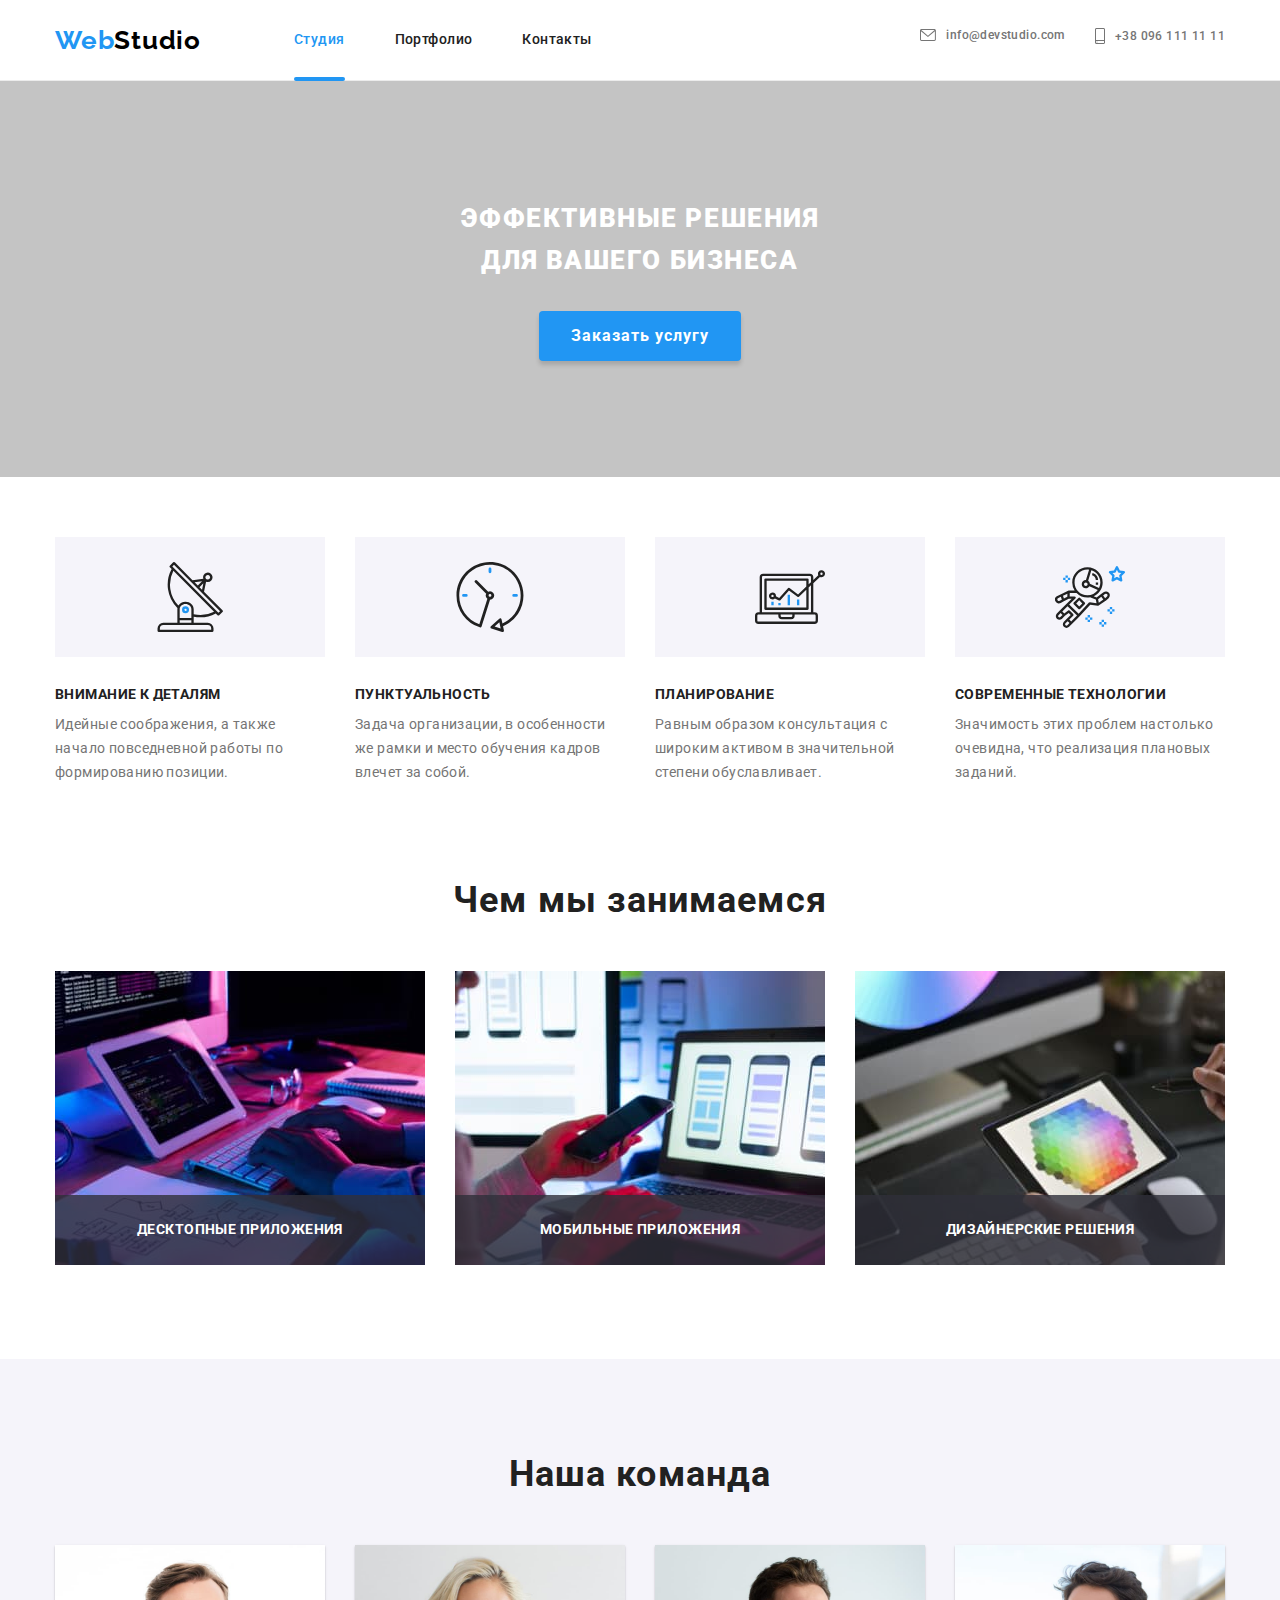
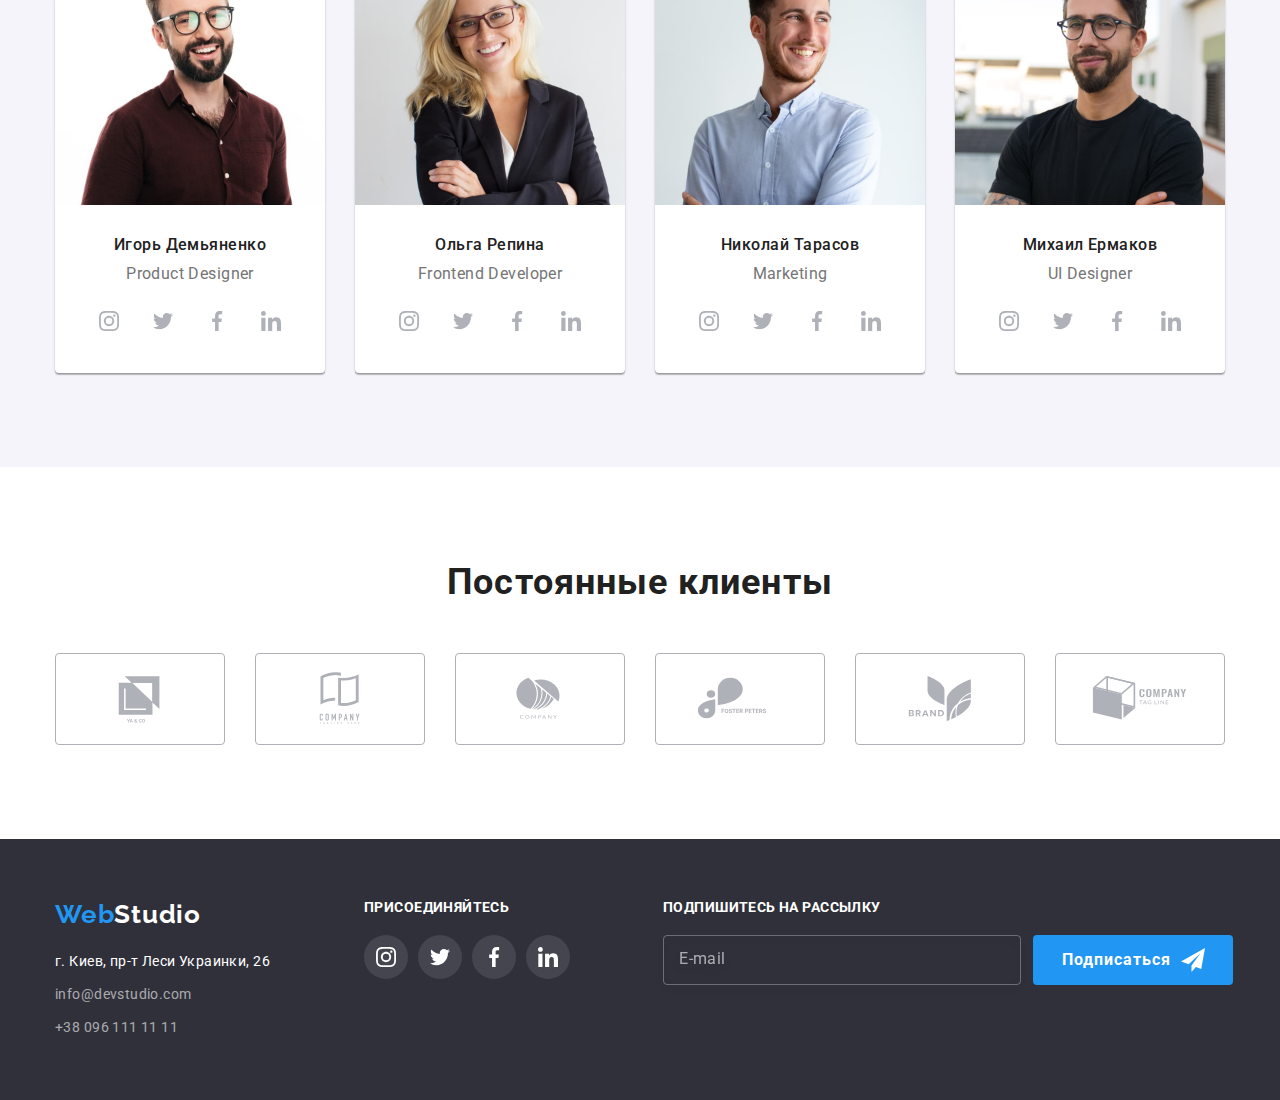
==== commit 9ee7593f: "HW 8" ====
--- a/index.html
+++ b/index.html
@@ -198,7 +198,13 @@
                     "
                     media="(min-width:1200px)"
                   />
-                  <img src="./images/work/img.jpg" alt="Пишем код" width="370" height="294" />
+                  <img
+                    class="services-img"
+                    src="./images/work/img.jpg"
+                    alt="Пишем код"
+                    width="370"
+                    height="294"
+                  />
                 </picture>
                 <p class="services__text">Десктопные приложения</p>
               </div>
@@ -215,6 +221,7 @@
                     media="(min-width:1200px)"
                   />
                   <img
+                    class="services-img"
                     src="./images/work/img1.jpg"
                     alt="Дизайн страницы"
                     width="370"
@@ -233,6 +240,7 @@
                     media="(min-width:1200px)"
                   />
                   <img
+                    class="services-img"
                     src="./images/work/img2.jpg"
                     alt="Дизайнерское оформление"
                     width="370"
@@ -257,7 +265,6 @@
                 <source
                   srcset="
                     ./images/employees/employees-desktop/igor-desktop.jpg    1x,
-                   
                     ./images/employees/employees-desktop/igor-desktop@2x.jpg 2x
                   "
                   media="(min-width:1200px)"
@@ -265,7 +272,6 @@
                 <source
                   srcset="
                     ./images/employees/employees-tablet/igortablet.jpg    1x,
-                  
                     ./images/employees/employees-tablet/igortablet@2x.jpg 2x
                   "
                   media="(min-width:768px)"
@@ -273,23 +279,27 @@
                 <source
                   srcset="
                     ./images/employees/employees-mobile/igormobile.jpg    1x,
-                   
                     ./images/employees/employees-mobile/igormobile@2x.jpg 2x
                   "
                   media="(max-width:767px)"
                 />
+
                 <img
                   class="employee-list__img"
                   src="./images/employees/igor.jpg"
                   alt="Фото Игоря Демьяненко"
                 />
               </picture>
+
               <div class="employee-list__info">
                 <h3 class="employee-list__name">Игорь Демьяненко</h3>
                 <p lang="en" class="employee-list__text">Product Designer</p>
                 <ul class="social-list">
                   <li class="social-list__item">
-                    <a href="" class="social-list__link social-list__link_theme_lite">
+                    <a
+                      href=""
+                      class="social-list__link social-list__link_theme_lite social-list__link-mobile-position"
+                    >
                       <svg
                         class="social-list__icon social-list__icon_theme_lite"
                         width="20"
@@ -341,7 +351,6 @@
                 <source
                   srcset="
                     ./images/employees/employees-desktop/olga-desktop.jpg    1x,
-                 
                     ./images/employees/employees-desktop/olga-desktop@2x.jpg 2x
                   "
                   media="(min-width:1200px)"
@@ -786,6 +795,7 @@
           <button class="modal-button-submit" type="submit">Отправить</button>
         </form>
       </div>
+    </div>
 
     <script src="./js/mobile-menu.js"></script>
     <script src="./js/modal.js"></script>
--- a/css/main.min.css
+++ b/css/main.min.css
@@ -1 +1 @@
-:root{--primary-font: "Roboto", sans-serif;--secondary-font: "Raleway", sans-serif;--primary-text-color: #757575;--title-text-color: #212121;--accent-color: #2196f3;--background-dark: #2f303a;--contrasting-color: #ffffff;--svg-color: #afb1b8;--background-secondary-color: #f5f4fa;--transition-duration-timing-function: 250ms cubic-bezier(0.4, 0, 0.2, 1)}.visually-hidden{position:absolute;width:1px;height:1px;padding:0;margin:-1px;overflow:hidden;clip:rect(0, 0, 0, 0);white-space:nowrap;border:0}.social-list__link,.clients-list__link,.clients-list,.services__text,.wrapper{display:flex;align-items:center;justify-content:center}h1,h2,h3,h4,h5,h6,p{margin-top:0;margin-bottom:0}ul,ol{margin-top:0;margin-bottom:0;padding-left:0;list-style:none}img{display:block}a{text-decoration:none}body{background-color:var(--contrasting-color);color:var(--primary-text-color);font-family:var(--primary-font);font-size:14px;line-height:1.71;letter-spacing:.03em}.section{padding-bottom:60px;padding-top:60px}@media screen and (min-width: 1200px){.section{padding-bottom:94px;padding-top:94px}}.container{padding-left:15px;padding-right:15px;margin-left:auto;margin-right:auto}@media screen and (min-width: 480px){.container{width:480px}}@media screen and (min-width: 480px)and (min-width: 768px){.container{width:768px}}@media screen and (min-width: 1200px){.container{width:1200px}}.button{color:var(--contrasting-color);background-color:var(--accent-color);border:none;font-family:inherit;cursor:pointer;font-size:16px;font-weight:700;line-height:1.88;letter-spacing:.03em;border-radius:4px}header{border-bottom:1px solid #ececec}.logo{font-family:var(--secondary-font);color:var(--accent-color);font-size:24px;font-weight:700;line-height:1.17;letter-spacing:.03em}.logo_theme--dark{color:var(--contrasting-color)}.logo_theme--white{color:#000}@media screen and (min-width: 767px),(max-width: 1199px){.logo-header{margin-right:88px}}@media screen and (min-width: 1220px){.logo-header{margin-right:93px}}@media screen and (max-width: 767px){.menu{display:none}.contact{display:none}.mobile-menu-open{background-color:rgba(0,0,0,0);border:none;line-height:0}.mobile-menu-open__icon{fill:var(--title-text-color)}.mobile-menu-open:hover .mobile-menu-open__icon,.mobile-menu-open:focus .mobile-menu-open__icon{fill:var(--accent-color)}}@media screen and (min-width: 768px){.mobile-menu{display:none}.mobile-menu-open{display:none}.main-header,.menu,.navigation,.menu__item{display:flex;align-items:center}.menu__item:not(:last-child){margin-right:50px}.menu__link{font-size:14px;font-weight:500;line-height:1.14;transition:color var(--transition-duration-timing-function);padding:32px 0;color:var(--title-text-color)}.menu__link:hover,.menu__link:focus{color:var(--accent-color)}.current{position:relative;color:var(--accent-color)}.current::after{content:"";position:absolute;left:0;bottom:-1px;width:100%;height:4px;background:#2196f3;border-radius:2px}.contact{margin-left:auto}.contact__link{display:flex;align-items:center;font-size:12px;font-weight:500;line-height:1.17;color:var(--primary-text-color);transition:color var(--transition-duration-timing-function)}.contact__link:hover,.contact__link:focus{color:var(--accent-color)}.contact__item:not(:last-child){margin-bottom:10px}.contact__icon{fill:currentColor;margin-right:10px;transition:fill var(--transition-duration-timing-function)}.contact__icon:hover,.contact__icon:focus{fill:currentColor}}@media screen and (min-width: 1200px){.logo{font-size:26px;font-weight:700;line-height:1.19;margin-right:93px}.logo_theme--dark{color:var(--contrasting-color)}.logo_theme--white{color:#000}.contact{display:flex;margin-left:auto}.contact__item+.contact__item{margin-left:30px}}@media screen and (max-width: 767px){.mobile-menu__container{position:relative;padding:48px 25px;box-shadow:0 1 1 rgba(0,0,0,.5)}.mobile-menu{position:fixed;z-index:100;top:0;left:0;width:100%;height:100%;max-height:796px;background-color:var(--contrasting-color);box-shadow:0 0 0 100vmax rgba(0,0,0,.5);opacity:0;visibility:hidden;pointer-events:none;transition:opacity var(----transition-duration-timing-function),visibility var(----transition-duration-timing-function)}.mobile-menu.is-open{opacity:1;visibility:visible;pointer-events:auto}.main-header{display:flex;justify-content:space-between;align-items:center;padding-top:10px;padding-bottom:10px}.mobile-menu__close-btn{position:absolute;top:10px;right:15px;background-color:rgba(0,0,0,0);border:none;padding:0}.mobile-menu__close-icon{fill:var(--title-text-color)}.mobile-menu__close-icon:hover,.mobile-menu__close-icon:focus{fill:var(--accent-color)}.mobile-menu__close-btn:hover .mobile-menu__close-icon,.mobile-menu__close-btn:focus .mobile-menu__close-icon{fill:var(--accent-color)}.mobile-menu_list-nav{margin-bottom:302px}.mobile-menu__list-nav-link{font-family:var(--primary-font);color:var(--title-text-color);font-size:40px;font-weight:500;line-height:1.18;letter-spacing:.02em;transition:color var(----transition-duration-timing-function)}.mobile-menu__list-nav-link:hover,.mobile-menu__list-nav-link:focus{color:var(--accent-color)}.mobile-menu__list-contact-link{font-family:var(--primary-font);color:var(--title-text-color);font-size:34px;font-weight:500;line-height:1.18;letter-spacing:.02em;transition:color var(----transition-duration-timing-function)}.mobile-menu__list-contact-link:hover,.mobile-menu__list-contact-link:focus{color:var(--accent-color)}.current{color:var(--accent-color)}.mobile-menu_list-nav-item:not(:last-child),.mobile-menu_list-contact-item:not(:last-child){margin-bottom:32px}.mobile-menu_list-contact{margin-bottom:64px}.mobile-menu_list-social{display:flex}.mobile-menu__list-social-link{font-family:var(--primary-font);color:var(--accent-color);font-size:18px;font-weight:500;line-height:1.22;letter-spacing:.02em;transition:color var(----transition-duration-timing-function)}.mobile-menu_list-social-item:not(:last-child){margin-right:20px}.mobile-menu_list-social-item:not(:last-child)::after{content:"";border:1px solid rgba(33,33,33,.2);transform:rotate(90deg);margin-left:10px}.mobile-menu__list-social-link:hover .mobile-menu__list-social-link::after,.mobile-menu__list-social-link:focus .mobile-menu__list-social-link::after{color:var(--accent-color)}}.hero{min-height:100%;background-image:linear-gradient(rgba(47, 48, 58, 0.4), rgba(47, 48, 58, 0.4)),url("../../images/img-mobile.jpg");background-color:#c4c4c4;background-position:center top;background-size:cover;background-repeat:no-repeat}@media screen and (min-width: 1200px){.hero{padding:200px 0;font-size:44px;line-height:1.36;background-image:linear-gradient(rgba(47, 48, 58, 0.4), rgba(47, 48, 58, 0.4)),url("")}}.hero{padding:116px 0}.hero__position{display:flex;justify-content:center}.hero__title{color:var(--contrasting-color);font-size:26px;font-weight:900;line-height:1.62;text-transform:uppercase;letter-spacing:.06em;width:360px}.hero-container{text-align:center}.hero-button{display:inline-block;padding:10px 32px;text-align:center;letter-spacing:.06em;box-shadow:0px 4px 4px rgba(0,0,0,.15);margin-top:30px;transition:background-color var(--transition-duration-timing-function)}.hero-button:hover,.hero-button:focus{background-color:#188ce8}@media screen and (max-width: 767)and (min-device-pixel-ratio: 2),screen and (max-width: 767)and (min-resolution: 192dpi),screen and (max-width: 767)and (min-resolution: 2dppx){.hero{background-image:linear-gradient(rgba(47, 48, 58, 0.4), rgba(47, 48, 58, 0.4)),url("../../images/bg@2x.jpg")}}@media screen and (min-width: 768px)and (min-width: 768px){.hero{background-image:linear-gradient(rgba(47, 48, 58, 0.4), rgba(47, 48, 58, 0.4)),url("../../images/bgtablet.jpg")}}@media screen and (min-width: 768px)and (min-width: 768px)and (min-device-pixel-ratio: 2),screen and (min-width: 768px)and (min-width: 768px)and (min-resolution: 192dpi),screen and (min-width: 768px)and (min-width: 768px)and (min-resolution: 2dppx){.hero{background-image:linear-gradient(rgba(47, 48, 58, 0.4), rgba(47, 48, 58, 0.4)),url("../../images/bgtablet@2x.jpg")}}@media screen and (min-width: 1200px)and (min-width: 1200px)and (min-device-pixel-ratio: 2),screen and (min-width: 1200px)and (min-width: 1200px)and (min-resolution: 192dpi),screen and (min-width: 1200px)and (min-width: 1200px)and (min-resolution: 2dppx){.hero{background-image:linear-gradient(rgba(47, 48, 58, 0.4), rgba(47, 48, 58, 0.4)),url("../../images/bg.jpg")}}@media screen and (min-width: 1200px)and (min-width: 1200px)and (min-device-pixel-ratio: 2),screen and (min-width: 1200px)and (min-width: 1200px)and (min-resolution: 192dpi),screen and (min-width: 1200px)and (min-width: 1200px)and (min-resolution: 2dppx){.hero{background-image:linear-gradient(rgba(47, 48, 58, 0.4), rgba(47, 48, 58, 0.4)),url("../../images/bgdesktop@2x.jpg")}}@media screen and (min-width: 1200px){.hero{padding:200px 0}.hero__title{color:var(--contrasting-color);font-size:44px;font-weight:900;line-height:1.36;text-transform:uppercase;letter-spacing:.06em;width:696px}}.benefits__subtitle{color:var(--title-text-color);font-size:14px;font-weight:700;line-height:1.14;letter-spacing:.03em;text-transform:uppercase;margin-bottom:10px;margin-top:30px;text-align:center}.benefits__text{font-size:14px;font-weight:400;line-height:1.71;text-align:left}.wrapper{height:120px;background-color:var(--background-secondary-color)}.section-benefits{padding-top:60px;padding-bottom:0}@media screen and (max-width: 768px){.benefits__item{width:100%;max-width:450px}.benefits__item:not(:last-child){margin-bottom:30px}}@media screen and (min-width: 768px){.benefits{display:flex;flex-wrap:wrap;column-gap:30px;row-gap:30px}.benefits__subtitle{text-align:left}.benefits__item{flex-basis:calc((100% - 30px)/2);width:100%;max-width:354px}}@media screen and (min-width: 1200px){.benefits{column-gap:0}.benefits__item{flex-basis:calc((100% - 90px)/4);width:100%;max-width:270px}.benefits__item:not(:last-child){margin-right:30px}}.title{color:var(--title-text-color);font-size:36px;font-weight:700;line-height:1.17;text-align:center;letter-spacing:.03em;margin-bottom:50px}.services{display:flex}.services__item:not(:last-child){margin-right:30px}.services__text{position:absolute;bottom:0;color:var(--contrasting-color);font-size:14px;font-weight:700;line-height:1.14;letter-spacing:.03em;text-transform:uppercase;background-color:rgba(47,48,58,.8);width:370px;height:70px}.thumb{position:relative}@media screen and (max-width: 1200px){.title-services{display:none}.section-services{display:none}}.section-team{background-color:var(--background-secondary-color)}.employee-list__info{padding:30px 0}.employee-list__name{font-size:16px;font-weight:500;line-height:1.19;letter-spacing:.03em;color:var(--title-text-color);text-align:center;margin-bottom:10px}.employee-list__text{font-size:16px;font-weight:400;line-height:1.19;margin-bottom:16px;text-align:center}.employee-list__card{box-shadow:0px 1px 3px rgba(0,0,0,.12),0px 1px 1px rgba(0,0,0,.14),0px 2px 1px rgba(0,0,0,.2);width:450px;border-radius:0px 0px 4px 4px;background-color:var(--contrasting-color)}@media screen and (max-width: 767px){.title{margin-bottom:30px}.employee-list__card:not(:last-child){margin-bottom:30px}.employee-list__img{width:100%;max-width:450px;height:460px}}@media screen and (min-width: 768px){.employee-list{display:flex;gap:30px;flex-wrap:wrap}.employee-list__card{flex-basis:calc((100% - 30px)/2)}.employee-list__img{width:354px;height:374px}.employee-list__card:not(:last-child){margin-bottom:0}}@media screen and (min-width: 1200px){.employee-list{max-width:1170px}.employee-list__card{flex-basis:calc((100% - 90px)/4)}.employee-list__img{width:270px;height:260px}.employee-list__info{width:270px}.employee-list__card{width:270px}}.clients-list{gap:30px;flex-wrap:wrap}.clients-list__link{border:1px solid var(--svg-color);border-radius:4px;height:92px;color:var(--svg-color);transition:color var(--transition-duration-timing-function),border-color var(--transition-duration-timing-function)}.clients-list__link:hover,.clients-list__link:focus{border-color:var(--accent-color);color:var(--accent-color)}.clients-list__icon{fill:currentColor;transition:fill var(--transition-duration-timing-function)}.clients-list__icon:hover,.clients-list__icon:focus{fill:currentColor}@media screen and (min-width: 480px){.clients-list__item{flex-basis:calc((100% - 30px)/2)}.clients-list__link{width:100%;max-width:210px}}@media screen and (min-width: 768px){.clients-list__item{flex-basis:calc((100% - 60px)/3)}.clients-list__link{width:100%;max-width:226px}}@media screen and (min-width: 1200px){.clients-list__item{flex-basis:calc((100% - 150px)/6)}.clients-list__link{width:100%;max-width:170px}}.button-secondary{display:inline-block;padding:6px 22px;color:#212121;background-color:#f5f4fa;transition:color var(--transition-duration-timing-function),background-color var(--transition-duration-timing-function),box-shadow var(--transition-duration-timing-function)}.button-secondary:hover,.button-secondary:focus{color:var(--contrasting-color);background-color:var(--accent-color);box-shadow:0px 3px 1px rgba(0,0,0,.1),0px 1px 2px rgba(0,0,0,.08),0px 2px 2px rgba(0,0,0,.12)}@media screen and (min-width: 480px){.filter{display:flex;column-gap:8px;row-gap:15px;flex-wrap:wrap;margin-bottom:40px}}@media screen and (min-width: 768px),(min-width: 1200px){.filter{display:flex;justify-content:center;margin-bottom:50px}.filter__item:not(:last-child){margin-right:8px}}@media screen and (max-width: 767px){.card-set:not(:last-child){margin-bottom:30px}}.card-set__item{transition:box-shadow var(--transition-duration-timing-function)}.card-set__item:hover,.card-set__item:focus{box-shadow:0px 1px 1px rgba(0,0,0,.12),0px 4px 4px rgba(0,0,0,.06),1px 4px 6px rgba(0,0,0,.16)}.card-set__info{padding:20px 24px;border:1px solid #eee}.card-set__name{font-size:18px;font-weight:700;line-height:2;letter-spacing:.06em;color:var(--title-text-color);margin-bottom:4px;text-align:left}.card-set__text{font-size:16px;font-weight:400;line-height:1.88;letter-spacing:.03em;color:var(--primary-text-color);text-align:left}.card-set .card-set__img{height:294px}.box-overlay{position:relative;overflow:hidden}.overlay{position:absolute;text-align:left;top:0;left:0;width:100%;height:100%;font-size:18px;font-weight:400;line-height:1.56;letter-spacing:.03em;color:var(--contrasting-color);padding:63px 24px;background-color:rgba(33,150,243,.9);overflow:auto;transform:translate(0, 100%);transition:transform var(--transition-duration-timing-function)}.card-set__link:hover .overlay,.card-set__link:focus .overlay{transform:translate(0, 0)}@media screen and (min-width: 480px){.card-set__img{width:450px}}@media screen and (min-width: 768px){.card-set{display:flex;flex-wrap:wrap;column-gap:30px;row-gap:30px}.card-set__item{flex-basis:calc((100% - 30px)/2)}.card-set .card-set__link-technokryak{display:flex;flex-direction:column;height:100%}.card-set .card-set__info-technokryak{flex-grow:1}.card-set__img{width:354px}}@media screen and (min-width: 1200px){.card-set__item{flex-basis:calc((100% - 60px)/3)}.card-set__img{width:370px}}.footer{padding-top:60px;padding-bottom:60px;background-color:var(--background-dark)}@media screen and (max-width: 1199px){.address{text-align:center}}@media screen and (max-width: 767px){.invitation-box{width:206px;margin:0 auto}}.company-address{display:flex;flex-direction:column}@media screen and (max-width: 1199px){.logo-footer{margin-left:auto;margin-right:auto}}.logo-footer{margin-bottom:20px}.address__item{color:var(--contrasting-color);font-style:normal}.address__link{color:rgba(255,255,255,.6);font-style:normal}.address__link:hover,.address__link:focus{color:var(--accent-color)}.address__item:not(:last-child){margin-bottom:9px}.invitation-text{color:var(--contrasting-color);font-size:14px;font-weight:700;line-height:1.1428571429;letter-spacing:.03em;text-transform:uppercase;margin-bottom:20px;margin-top:60px}@media screen and (max-width: 1199px){.invitation-text{text-align:center}}.subscription-form__mail-address{width:100%;height:50px;background-color:rgba(0,0,0,0);border:1px solid rgba(255,255,255,.3);filter:drop-shadow(0px 4px 4px rgba(0, 0, 0, 0.15));border-radius:4px;padding:16px 15px;font-size:12px;font-weight:400;line-height:1.1666666667;letter-spacing:.01em;color:var(--contrasting-color);transition:border-color var(--transition-duration-timing-function)}.subscription-form__mail-address:focus{outline:none;border-color:var(--accent-color)}.subscription-form__mail-address::placeholder{margin-top:20px;font-size:16px;font-weight:400;line-height:1.25;letter-spacing:.03em;color:rgba(255,255,255,.6)}.subscription-form__btn{margin-top:20px;font-size:16px;font-weight:700;line-height:1.875;letter-spacing:.06em;color:var(--contrasting-color);height:50px;background-color:var(--accent-color);border-radius:4px;border:none;padding-top:10px;padding-right:62px;padding-bottom:10px;padding-left:29px;transition:background-color var(--transition-duration-timing-function),box-shadow var(--transition-duration-timing-function)}.subscription-form__btn:hover,.subscription-form__btn:focus{background-color:#188ce8;box-shadow:0px 4px 4px rgba(0,0,0,.15)}.subscription-form__icon{fill:var(--contrasting-color);position:absolute;top:50%;right:28px}.subscription-form__wrapper{width:200px;display:flex;position:relative;margin-left:auto;margin-right:auto}@media screen and (min-width: 768px),(min-width: 1200px){.tablet-position{display:flex;align-items:center;justify-content:center}}@media screen and (min-width: 768px)and (max-width: 1199px){.subscription-box{width:450px;margin-left:auto;margin-right:auto;margin-top:60px}.invitation-text{margin-top:-60px}.invitation-box{margin-left:165px}.invitation-text-form{margin-top:60px}}@media screen and (min-width: 1200px){.container-footer{display:flex}.subscription-form{margin-left:93px;display:flex;row-gap:20px}.invitation-text{margin-top:0}.tablet-position{align-items:flex-start}.invitation-box{margin-left:70px;margin-right:93px}.subscription-form__mail-address{width:358px}.subscription-form__wrapper{margin-left:12px}.subscription-form__btn{margin-top:0}.subscription-form{margin-left:0}.subscription-form__icon{transform:translateY(-50%)}}.social-list{display:flex;justify-content:center;gap:10px}.social-list__link{width:44px;height:44px;border-radius:50%;background-color:rgba(255,255,255,.1);transition:fill var(--transition-duration-timing-function),background-color var(--transition-duration-timing-function)}.social-list__link:hover,.social-list__link:focus{background-color:var(--accent-color)}.social-list__icon{fill:var(--contrasting-color)}.social-list__link_theme_lite{background-color:var(--contrasting-color)}.social-list__link_theme_lite:hover,.social-list__link_theme_lite:focus{background-color:var(--accent-color)}.social-list__icon_theme_lite{fill:var(--svg-color)}.social-list__link_theme_lite:hover .social-list__icon_theme_lite,.social-list__link_theme_lite:focus .social-list__icon_theme_lite{fill:var(--contrasting-color)}.backdrop{position:fixed;top:0;left:0;width:100%;height:100%;background-color:rgba(0,0,0,.2);transition:opacity var(--transition-duration-timing-function),visibility var(--transition-duration-timing-function)}.backdrop.is-hidden{opacity:0;pointer-events:none;visibility:inherit}.modal{position:absolute;top:50%;left:50%;transform:translate(-50%, -50%);min-width:528px;min-height:581px;padding:40px;background-color:var(--contrasting-color);border-radius:4px;box-shadow:0px 1px 3px rgba(0,0,0,.12),0px 1px 1px rgba(0,0,0,.14),0px 2px 1px rgba(0,0,0,.2);transition:box-shadow var(--transition-duration-timing-function),transform var(--transition-duration-timing-function)}.modal-form{display:flex;flex-direction:column;position:relative}.modal-text{font-weight:700;font-size:20px;line-height:1.15;letter-spacing:.03em;color:var(--title-text-color);margin-bottom:12px}.backdrop.is-hidden .modal{transform:translate(-50%, -50%) scale(0.7)}.close{position:absolute;top:8px;right:8px;display:flex;justify-content:center;align-items:center;border:1px solid rgba(0,0,0,.1);border-radius:50%;width:30px;height:30px;background-color:rgba(0,0,0,0);padding:0}.close:hover,.close:focus{border-color:var(--accent-color)}.untitled{transition:fill var(--transition-duration-timing-function)}.close:hover .untitled,.close:focus .untitled{fill:var(--accent-color)}.modal-form-input{width:100%;height:40px;border:1px solid rgba(33,33,33,.2);border-radius:4px;padding-left:42px;padding-top:11px;padding-bottom:11px;padding-right:12px;font-size:12px;line-height:1.17;letter-spacing:.01em;color:#000;transition:border-color var(--transition-duration-timing-function)}.modal-form-input:focus{outline:none;border-color:var(--accent-color)}.modal-input-icon{position:absolute;top:50%;left:0;transform:translateY(-50%);margin-left:12px;fill:#212121;transition:fill var(--transition-duration-timing-function)}.modal-form-input:focus+.modal-input-icon{fill:var(--accent-color)}.modal-form-input-desc{display:block;font-size:12px;line-height:1.17;letter-spacing:.01em;color:var(--primary-text-color);margin-bottom:4px}.modal-form-field{margin-bottom:10px}.modal-form-input-wrapper{display:block;position:relative}.modal-form-message{resize:none;width:100%;height:138px;padding:12px 16px;border:1px solid rgba(33,33,33,.2);border-radius:4px;outline:none;margin-bottom:20px;transition:border-color var(--transition-duration-timing-function)}.modal-form-message:focus{border-color:var(--accent-color)}.modal-form-message:focus::placeholder{font-size:12px;line-height:1.17;letter-spacing:.01em;color:rgba(117,117,117,.5)}.modal-form-check:checked+.modal-form-check-desc::before{background-color:var(--accent-color);border-color:var(--accent-color);background-image:url(../images/check.svg);background-position:center;background-repeat:no-repeat}.modal-form-check:focus+.modal-form-check-desc::before{opacity:1}.modal-form-check-desc{display:flex;align-items:center;font-size:14px;line-height:1.71;letter-spacing:.03em;color:var(--primary-text-color);margin-bottom:30px}.modal-form-check-desc::before{display:block;width:16px;height:15px;border:2px solid #212121;border-radius:2px;cursor:pointer;margin-right:7px;margin-left:13px;content:""}.agreement-link{color:var(--accent-color);text-decoration:underline}.modal-button-submit{align-self:center;width:200px;height:50px;padding:10px 55px;font-weight:700;font-size:16px;line-height:1.88;letter-spacing:.06em;color:var(--contrasting-color);background-color:var(--accent-color);border:rgba(0,0,0,0);border-radius:4px;transition:box-shadow var(--transition-duration-timing-function)}.modal-button-submit:hover,.modal-button-submit:focus{background-color:#188ce8;box-shadow:0px 4px 4px rgba(0,0,0,.15)}@media screen and (max-width: 1199px){.modal{min-width:450px;max-height:609px}.modal-text{text-align:center}.modal-form-check-desc,.agreement-link{font-size:12px;line-height:1.17}.modal-form-check-desc::before{margin-left:-3px;content:""}.modal-form-message{height:120px}}/*# sourceMappingURL=main.min.css.map */+:root{--primary-font: "Roboto", sans-serif;--secondary-font: "Raleway", sans-serif;--primary-text-color: #757575;--title-text-color: #212121;--accent-color: #2196f3;--background-dark: #2f303a;--contrasting-color: #ffffff;--svg-color: #afb1b8;--background-secondary-color: #f5f4fa;--transition-duration-timing-function: 250ms cubic-bezier(0.4, 0, 0.2, 1)}.visually-hidden{position:absolute;width:1px;height:1px;padding:0;margin:-1px;overflow:hidden;clip:rect(0, 0, 0, 0);white-space:nowrap;border:0}.social-list__link,.clients-list__link,.clients-list,.services__text,.wrapper{display:flex;align-items:center;justify-content:center}h1,h2,h3,h4,h5,h6,p{margin-top:0;margin-bottom:0}ul,ol{margin-top:0;margin-bottom:0;padding-left:0;list-style:none}img{display:block}a{text-decoration:none}body{background-color:var(--contrasting-color);color:var(--primary-text-color);font-family:var(--primary-font);font-size:14px;line-height:1.71;letter-spacing:.03em}.section{padding-bottom:60px;padding-top:60px}@media screen and (min-width: 1200px){.section{padding-bottom:94px;padding-top:94px}}.container{padding-left:15px;padding-right:15px;margin-left:auto;margin-right:auto}@media screen and (min-width: 480px){.container{width:480px}}@media screen and (min-width: 480px)and (min-width: 768px){.container{width:768px}}@media screen and (min-width: 1200px){.container{width:1200px}}.button{color:var(--contrasting-color);background-color:var(--accent-color);border:none;font-family:inherit;cursor:pointer;font-size:16px;font-weight:700;line-height:1.88;letter-spacing:.03em;border-radius:4px}header{border-bottom:1px solid #ececec}.logo{font-family:var(--secondary-font);color:var(--accent-color);font-size:24px;font-weight:700;line-height:1.17;letter-spacing:.03em}.logo_theme--dark{color:var(--contrasting-color)}.logo_theme--white{color:#000}@media screen and (max-width: 767px){.menu{display:none}.contact{display:none}.mobile-menu-open{background-color:rgba(0,0,0,0);border:none;line-height:0}.mobile-menu-open__icon{fill:var(--title-text-color)}.mobile-menu-open:hover .mobile-menu-open__icon,.mobile-menu-open:focus .mobile-menu-open__icon{fill:var(--accent-color)}}@media screen and (min-width: 768px){.mobile-menu{display:none}.mobile-menu-open{display:none}.main-header,.menu,.navigation,.menu__item{display:flex;align-items:center}.menu__item:not(:last-child){margin-right:50px}.menu__link{font-size:14px;font-weight:500;line-height:1.14;transition:color var(--transition-duration-timing-function);padding:32px 0;color:var(--title-text-color)}.menu__link:hover,.menu__link:focus{color:var(--accent-color)}.current{position:relative;color:var(--accent-color)}.current::after{content:"";position:absolute;left:0;bottom:-1px;width:100%;height:4px;background:#2196f3;border-radius:2px}.contact{margin-left:auto}.contact__link{display:flex;align-items:center;font-size:12px;font-weight:500;line-height:1.17;color:var(--primary-text-color);transition:color var(--transition-duration-timing-function)}.contact__link:hover,.contact__link:focus{color:var(--accent-color)}.contact__item:not(:last-child){margin-bottom:10px}.contact__icon{fill:currentColor;margin-right:10px;transition:fill var(--transition-duration-timing-function)}.contact__icon:hover,.contact__icon:focus{fill:currentColor}.logo-header{margin-right:88px}}@media screen and (min-width: 1200px){.logo{font-size:26px;font-weight:700;line-height:1.19;margin-right:93px}.logo_theme--dark{color:var(--contrasting-color)}.logo_theme--white{color:#000}.contact{display:flex;margin-left:auto}.contact__item+.contact__item{margin-left:30px}.logo-header{margin-right:93px}.logo{font-size:26px;font-weight:700;line-height:1.19}}@media screen and (max-width: 767px){.mobile-menu__container{position:relative;padding-left:25px;padding-top:48px;padding-bottom:48px;box-shadow:0 1 1 rgba(0,0,0,.5)}.mobile-menu{position:fixed;z-index:100;top:0;left:0;width:100%;height:100%;max-height:796px;background-color:var(--contrasting-color);box-shadow:0 0 0 100vmax rgba(0,0,0,.5);opacity:0;visibility:hidden;pointer-events:none;transition:opacity var(----transition-duration-timing-function),visibility var(----transition-duration-timing-function)}.mobile-menu.is-open{opacity:1;visibility:visible;pointer-events:auto}.main-header{display:flex;justify-content:space-between;align-items:center;padding-top:10px;padding-bottom:10px}.mobile-menu__close-btn{position:absolute;top:12px;right:20px;background-color:rgba(0,0,0,0);border:none;padding:0}.mobile-menu__close-icon{fill:var(--title-text-color)}.mobile-menu__close-icon:hover,.mobile-menu__close-icon:focus{fill:var(--accent-color)}.mobile-menu__close-btn:hover .mobile-menu__close-icon,.mobile-menu__close-btn:focus .mobile-menu__close-icon{fill:var(--accent-color)}.mobile-menu_list-nav{margin-bottom:302px}.mobile-menu__list-nav-link{font-family:var(--primary-font);color:var(--title-text-color);font-size:40px;font-weight:500;line-height:1.18;letter-spacing:.02em;transition:color var(----transition-duration-timing-function)}.mobile-menu__list-nav-link:hover,.mobile-menu__list-nav-link:focus{color:var(--accent-color)}.mobile-menu__list-contact-link{font-family:var(--primary-font);color:var(--title-text-color);font-size:34px;font-weight:500;line-height:1.18;letter-spacing:.02em;transition:color var(----transition-duration-timing-function)}.mobile-menu__list-contact-link:hover,.mobile-menu__list-contact-link:focus{color:var(--accent-color)}.current{color:var(--accent-color)}.mobile-menu_list-nav-item:not(:last-child),.mobile-menu_list-contact-item:not(:last-child){margin-bottom:32px}.mobile-menu_list-contact{margin-bottom:64px}.mobile-menu_list-social{display:flex}.mobile-menu__list-social-link{font-family:var(--primary-font);color:var(--accent-color);font-size:18px;font-weight:500;line-height:1.22;letter-spacing:.02em;transition:color var(----transition-duration-timing-function)}.mobile-menu_list-social-item:not(:last-child){margin-right:20px}.mobile-menu_list-social-item:not(:last-child)::after{content:"";border:1px solid rgba(33,33,33,.2);transform:rotate(90deg);margin-left:10px}.mobile-menu__list-social-link:hover .mobile-menu__list-social-link::after,.mobile-menu__list-social-link:focus .mobile-menu__list-social-link::after{color:var(--accent-color)}}.hero{height:100%;background-color:#c4c4c4;background-position:center top;background-size:cover;background-repeat:no-repeat;padding:116px 0}.hero__position{display:flex;justify-content:center}.hero__title{color:var(--contrasting-color);font-size:26px;font-weight:900;line-height:1.62;text-transform:uppercase;letter-spacing:.06em;width:360px}.hero-container{text-align:center}.hero-button{display:inline-block;padding:10px 32px;text-align:center;letter-spacing:.06em;box-shadow:0px 4px 4px rgba(0,0,0,.15);margin-top:30px;transition:background-color var(--transition-duration-timing-function)}.hero-button:hover,.hero-button:focus{background-color:#188ce8}@media screen and (max-width: 767px)and (max-width: 767px)and (min-device-pixel-ratio: 2),screen and (max-width: 767px)and (max-width: 767px)and (min-resolution: 192dpi),screen and (max-width: 767px)and (max-width: 767px)and (min-resolution: 2dppx){.hero{background-image:linear-gradient(rgba(47, 48, 58, 0.4), rgba(47, 48, 58, 0.4)),url("../images/bg-mobile.jpg")}}@media screen and (max-width: 767px)and (max-width: 767px)and (min-device-pixel-ratio: 2),screen and (max-width: 767px)and (max-width: 767px)and (min-resolution: 192dpi),screen and (max-width: 767px)and (max-width: 767px)and (min-resolution: 2dppx){.hero{background-image:linear-gradient(rgba(47, 48, 58, 0.4), rgba(47, 48, 58, 0.4)),url("../../images/bgmobile@2x.jpg")}}@media screen and (min-width: 768px)and (min-width: 768px)and (min-device-pixel-ratio: 2),screen and (min-width: 768px)and (min-width: 768px)and (min-resolution: 192dpi),screen and (min-width: 768px)and (min-width: 768px)and (min-resolution: 2dppx){.hero{padding:118px 0;background-image:linear-gradient(rgba(47, 48, 58, 0.4), rgba(47, 48, 58, 0.4)),url("../images/bgtablet.jpg")}}@media screen and (min-width: 768px)and (min-device-pixel-ratio: 2),screen and (min-width: 768px)and (min-resolution: 192dpi),screen and (min-width: 768px)and (min-resolution: 2dppx){.hero{background-image:linear-gradient(rgba(47, 48, 58, 0.4), rgba(47, 48, 58, 0.4)),url("../../images/bgtablet@2x.jpg")}}@media screen and (min-width: 1200px)and (min-width: 1200px)and (min-device-pixel-ratio: 2),screen and (min-width: 1200px)and (min-width: 1200px)and (min-resolution: 192dpi),screen and (min-width: 1200px)and (min-width: 1200px)and (min-resolution: 2dppx){.hero{background-image:linear-gradient(rgba(47, 48, 58, 0.4), rgba(47, 48, 58, 0.4)),url("../images/bg-desktop.jpg")}}@media screen and (min-width: 1200px)and (min-width: 1200px)and (min-device-pixel-ratio: 2),screen and (min-width: 1200px)and (min-width: 1200px)and (min-resolution: 192dpi),screen and (min-width: 1200px)and (min-width: 1200px)and (min-resolution: 2dppx){.hero{padding:200px 0;background-image:linear-gradient(rgba(47, 48, 58, 0.4), rgba(47, 48, 58, 0.4)),url("../../images/bgdesktop@2x.jpg")}.hero__title{color:var(--contrasting-color);font-size:44px;font-weight:900;line-height:1.36;text-transform:uppercase;letter-spacing:.06em;width:696px}}.benefits__subtitle{color:var(--title-text-color);font-size:14px;font-weight:700;line-height:1.14;letter-spacing:.03em;text-transform:uppercase;margin-bottom:10px;margin-top:30px;text-align:center}.benefits__text{font-size:14px;font-weight:400;line-height:1.71;text-align:left}.wrapper{height:120px;background-color:var(--background-secondary-color)}.section-benefits{padding-top:60px;padding-bottom:0}@media screen and (max-width: 768px){.benefits__item{width:100%;max-width:450px}.benefits__item:not(:last-child){margin-bottom:30px}}@media screen and (min-width: 768px){.benefits{display:flex;flex-wrap:wrap;column-gap:30px;row-gap:30px}.benefits__subtitle{text-align:left}.benefits__item{flex-basis:calc((100% - 30px)/2);width:100%;max-width:354px}}@media screen and (min-width: 1200px){.benefits{column-gap:0}.benefits__item{flex-basis:calc((100% - 90px)/4);width:100%;max-width:270px}.benefits__item:not(:last-child){margin-right:30px}}.title{color:var(--title-text-color);font-size:36px;font-weight:700;line-height:1.17;text-align:center;letter-spacing:.03em;margin-bottom:50px}.services{display:flex}.services__item:not(:last-child){margin-right:30px}.services__text{position:absolute;bottom:0;color:var(--contrasting-color);font-size:14px;font-weight:700;line-height:1.14;letter-spacing:.03em;text-transform:uppercase;background-color:rgba(47,48,58,.8);width:370px;height:70px}.thumb{position:relative}@media screen and (max-width: 1199px){.section-services{display:none}}.section-team{background-color:var(--background-secondary-color)}.employee-list__info{padding:30px 0}.employee-list__name{font-size:16px;font-weight:500;line-height:1.19;letter-spacing:.03em;color:var(--title-text-color);text-align:center;margin-bottom:10px}.employee-list__text{font-size:16px;font-weight:400;line-height:1.19;margin-bottom:16px;text-align:center}.employee-list__card{box-shadow:0px 1px 3px rgba(0,0,0,.12),0px 1px 1px rgba(0,0,0,.14),0px 2px 1px rgba(0,0,0,.2);border-radius:0px 0px 4px 4px;background-color:var(--contrasting-color)}@media screen and (max-width: 767px){.title{margin-bottom:30px}.employee-list__card:not(:last-child){margin-bottom:30px}.employee-list__img{width:100%;max-width:450px;max-height:460px}}@media screen and (min-width: 768px){.employee-list{display:flex;gap:30px;flex-wrap:wrap}.employee-list__card{flex-basis:calc((100% - 30px)/2)}.employee-list__img{width:354px;height:374px}.employee-list__card:not(:last-child){margin-bottom:0}}@media screen and (min-width: 1200px){.employee-list{max-width:1170px}.employee-list__card{flex-basis:calc((100% - 90px)/4)}.employee-list__img{width:270px;height:260px}.employee-list__info{width:270px}.employee-list__card{width:270px}}.clients-list{gap:30px;flex-wrap:wrap}.clients-list__link{border:1px solid var(--svg-color);border-radius:4px;height:92px;color:var(--svg-color);transition:color var(--transition-duration-timing-function),border-color var(--transition-duration-timing-function)}.clients-list__link:hover,.clients-list__link:focus{border-color:var(--accent-color);color:var(--accent-color)}.clients-list__icon{fill:currentColor;transition:fill var(--transition-duration-timing-function)}.clients-list__icon:hover,.clients-list__icon:focus{fill:currentColor}@media screen and (min-width: 480px){.clients-list__item{flex-basis:calc((100% - 30px)/2)}.clients-list__link{width:100%;max-width:210px}}@media screen and (min-width: 768px){.clients-list__item{flex-basis:calc((100% - 60px)/3)}.clients-list__link{width:100%;max-width:226px}}@media screen and (min-width: 1200px){.clients-list__item{flex-basis:calc((100% - 150px)/6)}.clients-list__link{width:100%;max-width:170px}}.button-secondary{display:inline-block;padding:6px 22px;color:#212121;background-color:#f5f4fa;transition:color var(--transition-duration-timing-function),background-color var(--transition-duration-timing-function),box-shadow var(--transition-duration-timing-function)}.button-secondary:hover,.button-secondary:focus{color:var(--contrasting-color);background-color:var(--accent-color);box-shadow:0px 3px 1px rgba(0,0,0,.1),0px 1px 2px rgba(0,0,0,.08),0px 2px 2px rgba(0,0,0,.12)}@media screen and (min-width: 480px){.filter{display:flex;column-gap:8px;row-gap:15px;flex-wrap:wrap;margin-bottom:40px}}@media screen and (min-width: 768px),(min-width: 1200px){.filter{display:flex;justify-content:center;margin-bottom:50px}.filter__item:not(:last-child){margin-right:8px}}.card-set__item{transition:box-shadow var(--transition-duration-timing-function)}.card-set__item:hover,.card-set__item:focus{box-shadow:0px 1px 1px rgba(0,0,0,.12),0px 4px 4px rgba(0,0,0,.06),1px 4px 6px rgba(0,0,0,.16)}.card-set__info{padding:20px 24px;border:1px solid #eee}.card-set__name{font-size:18px;font-weight:700;line-height:2;letter-spacing:.06em;color:var(--title-text-color);margin-bottom:4px;text-align:left}.card-set__text{font-size:16px;font-weight:400;line-height:1.88;letter-spacing:.03em;color:var(--primary-text-color);text-align:left}@media screen and (max-width: 767px){.card-set .card-set__item:not(:last-child){margin-bottom:30px}}.card-set .card-set__img{height:294px}.box-overlay{position:relative;overflow:hidden}.overlay{position:absolute;text-align:left;top:0;left:0;width:100%;height:100%;font-size:18px;font-weight:400;line-height:1.56;letter-spacing:.03em;color:var(--contrasting-color);padding:63px 24px;background-color:rgba(33,150,243,.9);overflow:auto;transform:translate(0, 100%);transition:transform var(--transition-duration-timing-function)}.card-set__link:hover .overlay,.card-set__link:focus .overlay{transform:translate(0, 0)}@media screen and (min-width: 480px){.card-set__img{width:450px}}@media screen and (min-width: 768px){.card-set{display:flex;flex-wrap:wrap;column-gap:30px;row-gap:30px}.card-set__item{flex-basis:calc((100% - 30px)/2)}.card-set .card-set__link-technokryak{display:flex;flex-direction:column;height:100%}.card-set .card-set__info-technokryak{flex-grow:1}.card-set__img{width:354px}}@media screen and (min-width: 1200px){.card-set__item{flex-basis:calc((100% - 60px)/3)}.card-set__img{width:370px}}.footer{padding-top:60px;padding-bottom:60px;background-color:var(--background-dark)}@media screen and (max-width: 1199px){.address{text-align:center}}@media screen and (max-width: 767px){.invitation-box{width:206px;margin:0 auto}}.company-address{display:flex;flex-direction:column}@media screen and (max-width: 1199px){.logo-footer{margin-left:auto;margin-right:auto}}.logo-footer{margin-bottom:20px}.address__item{color:var(--contrasting-color);font-style:normal}.address__link{color:rgba(255,255,255,.6);font-style:normal}.address__link:hover,.address__link:focus{color:var(--accent-color)}.address__item:not(:last-child){margin-bottom:9px}.invitation-text{color:var(--contrasting-color);font-size:14px;font-weight:700;line-height:1.1428571429;letter-spacing:.03em;text-transform:uppercase;margin-bottom:20px;margin-top:60px}@media screen and (max-width: 1199px){.invitation-text{text-align:center}}.subscription-form__mail-address{width:100%;height:50px;background-color:rgba(0,0,0,0);border:1px solid rgba(255,255,255,.3);filter:drop-shadow(0px 4px 4px rgba(0, 0, 0, 0.15));border-radius:4px;padding:16px 15px;font-size:12px;font-weight:400;line-height:1.1666666667;letter-spacing:.01em;color:var(--contrasting-color);transition:border-color var(--transition-duration-timing-function)}.subscription-form__mail-address:focus{outline:none;border-color:var(--accent-color)}.subscription-form__mail-address::placeholder{margin-top:20px;font-size:16px;font-weight:400;line-height:1.25;letter-spacing:.03em;color:rgba(255,255,255,.6)}.subscription-form__btn{margin-top:20px;font-size:16px;font-weight:700;line-height:1.875;letter-spacing:.06em;color:var(--contrasting-color);height:50px;background-color:var(--accent-color);border-radius:4px;border:none;padding-top:10px;padding-right:62px;padding-bottom:10px;padding-left:29px;transition:background-color var(--transition-duration-timing-function),box-shadow var(--transition-duration-timing-function)}.subscription-form__btn:hover,.subscription-form__btn:focus{background-color:#188ce8;box-shadow:0px 4px 4px rgba(0,0,0,.15)}.subscription-form__icon{fill:var(--contrasting-color);position:absolute;top:50%;right:28px}.subscription-form__wrapper{width:200px;display:flex;position:relative;margin-left:auto;margin-right:auto}@media screen and (min-width: 768px),(min-width: 1200px){.tablet-position{display:flex;align-items:center;justify-content:center}}@media screen and (min-width: 768px)and (max-width: 1199px){.subscription-box{width:450px;margin-left:auto;margin-right:auto;margin-top:60px}.invitation-text{margin-top:-60px}.invitation-box{margin-left:165px}.invitation-text-form{margin-top:60px}}@media screen and (min-width: 1200px){.container-footer{display:flex}.subscription-form{margin-left:93px;display:flex;row-gap:20px}.invitation-text{margin-top:0}.tablet-position{align-items:flex-start}.invitation-box{margin-left:70px;margin-right:93px}.subscription-form__mail-address{width:358px}.subscription-form__wrapper{margin-left:12px}.subscription-form__btn{margin-top:0}.subscription-form{margin-left:0}.subscription-form__icon{transform:translateY(-50%)}}.social-list{display:flex;justify-content:center;gap:10px}.social-list__link{width:44px;height:44px;border-radius:50%;background-color:rgba(255,255,255,.1);transition:fill var(--transition-duration-timing-function),background-color var(--transition-duration-timing-function)}.social-list__link:hover,.social-list__link:focus{background-color:var(--accent-color)}.social-list__icon{fill:var(--contrasting-color)}.social-list__link_theme_lite{background-color:var(--contrasting-color)}.social-list__link_theme_lite:hover,.social-list__link_theme_lite:focus{background-color:var(--accent-color)}.social-list__icon_theme_lite{fill:var(--svg-color)}.social-list__link_theme_lite:hover .social-list__icon_theme_lite,.social-list__link_theme_lite:focus .social-list__icon_theme_lite{fill:var(--contrasting-color)}.backdrop{position:fixed;top:0;left:0;width:100%;height:100%;background-color:rgba(0,0,0,.2);transition:opacity var(--transition-duration-timing-function),visibility var(--transition-duration-timing-function)}.backdrop.is-hidden{opacity:0;pointer-events:none;visibility:inherit}.modal{position:absolute;top:50%;left:50%;transform:translate(-50%, -50%);min-width:528px;min-height:581px;padding:40px;background-color:var(--contrasting-color);border-radius:4px;box-shadow:0px 1px 3px rgba(0,0,0,.12),0px 1px 1px rgba(0,0,0,.14),0px 2px 1px rgba(0,0,0,.2);transition:box-shadow var(--transition-duration-timing-function),transform var(--transition-duration-timing-function)}.modal-form{display:flex;flex-direction:column;position:relative}.modal-text{font-weight:700;font-size:20px;line-height:1.15;letter-spacing:.03em;color:var(--title-text-color);margin-bottom:12px}.backdrop.is-hidden .modal{transform:translate(-50%, -50%) scale(0.7)}.close{position:absolute;top:8px;right:8px;display:flex;justify-content:center;align-items:center;border:1px solid rgba(0,0,0,.1);border-radius:50%;width:30px;height:30px;background-color:rgba(0,0,0,0);padding:0}.close:hover,.close:focus{border-color:var(--accent-color)}.untitled{transition:fill var(--transition-duration-timing-function)}.close:hover .untitled,.close:focus .untitled{fill:var(--accent-color)}.modal-form-input{width:100%;height:40px;border:1px solid rgba(33,33,33,.2);border-radius:4px;padding-left:42px;padding-top:11px;padding-bottom:11px;padding-right:12px;font-size:12px;line-height:1.17;letter-spacing:.01em;color:#000;transition:border-color var(--transition-duration-timing-function)}.modal-form-input:focus{outline:none;border-color:var(--accent-color)}.modal-input-icon{position:absolute;top:50%;left:0;transform:translateY(-50%);margin-left:12px;fill:#212121;transition:fill var(--transition-duration-timing-function)}.modal-form-input:focus+.modal-input-icon{fill:var(--accent-color)}.modal-form-input-desc{display:block;font-size:12px;line-height:1.17;letter-spacing:.01em;color:var(--primary-text-color);margin-bottom:4px}.modal-form-field{margin-bottom:10px}.modal-form-input-wrapper{display:block;position:relative}.modal-form-message{resize:none;width:100%;height:138px;padding:12px 16px;border:1px solid rgba(33,33,33,.2);border-radius:4px;outline:none;margin-bottom:20px;transition:border-color var(--transition-duration-timing-function)}.modal-form-message:focus{border-color:var(--accent-color)}.modal-form-message:focus::placeholder{font-size:12px;line-height:1.17;letter-spacing:.01em;color:rgba(117,117,117,.5)}.modal-form-check:checked+.modal-form-check-desc::before{background-color:var(--accent-color);border-color:var(--accent-color);background-image:url(../images/check.svg);background-position:center;background-repeat:no-repeat}.modal-form-check:focus+.modal-form-check-desc::before{opacity:1}.modal-form-check-desc{display:flex;align-items:center;font-size:14px;line-height:1.71;letter-spacing:.03em;color:var(--primary-text-color);margin-bottom:30px}.modal-form-check-desc::before{display:block;width:16px;height:15px;border:2px solid #212121;border-radius:2px;cursor:pointer;margin-right:7px;margin-left:13px;content:""}.agreement-link{color:var(--accent-color);text-decoration:underline}.modal-button-submit{align-self:center;width:200px;height:50px;padding:10px 55px;font-weight:700;font-size:16px;line-height:1.88;letter-spacing:.06em;color:var(--contrasting-color);background-color:var(--accent-color);border:rgba(0,0,0,0);border-radius:4px;transition:box-shadow var(--transition-duration-timing-function)}.modal-button-submit:hover,.modal-button-submit:focus{background-color:#188ce8;box-shadow:0px 4px 4px rgba(0,0,0,.15)}@media screen and (max-width: 1199px){.modal{min-width:450px;max-height:609px}.modal-text{text-align:center}.modal-form-check-desc,.agreement-link{font-size:12px;line-height:1.17}.modal-form-check-desc::before{margin-left:-3px;content:""}.modal-form-message{height:120px}}/*# sourceMappingURL=main.min.css.map */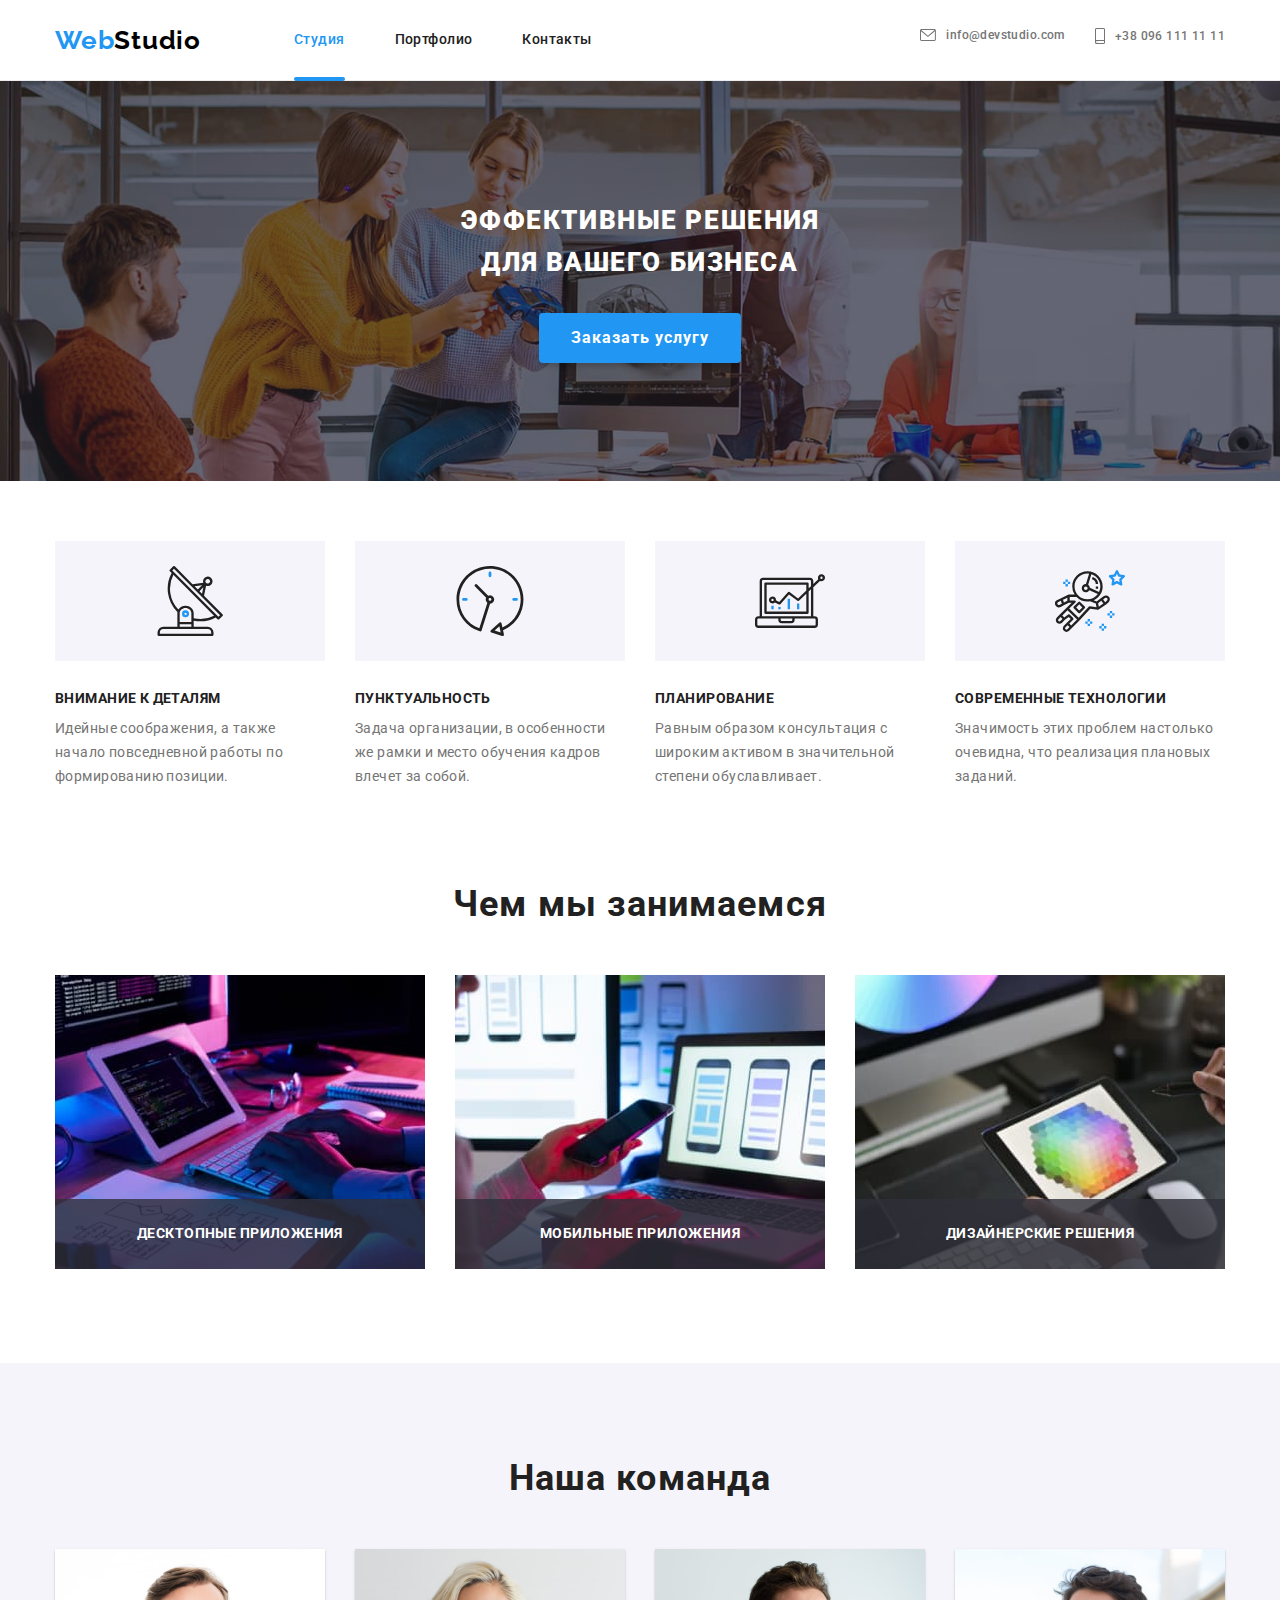
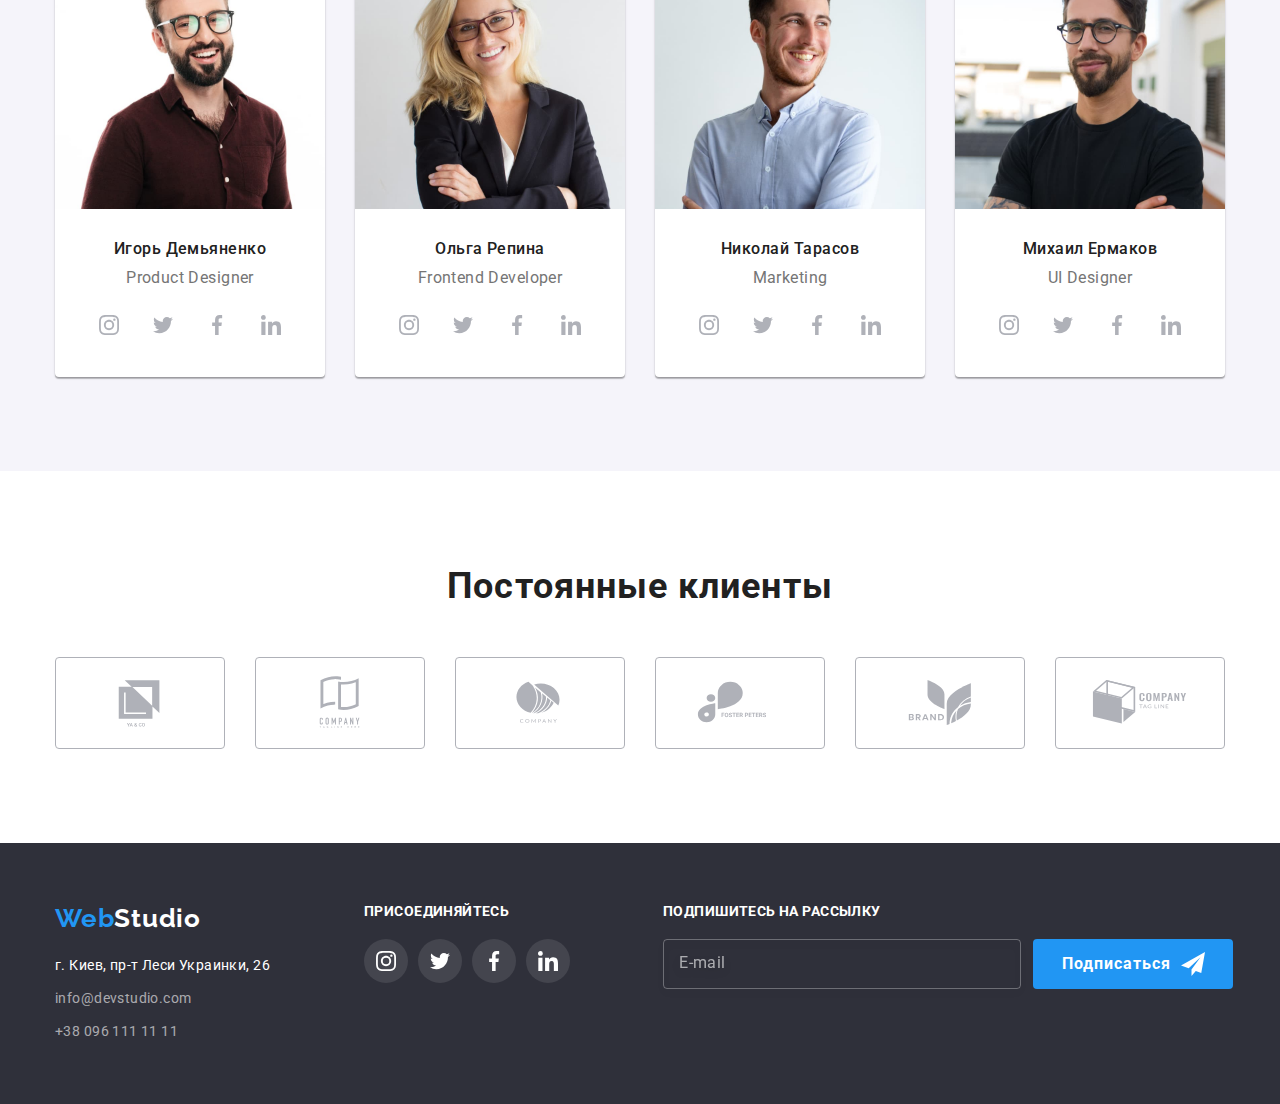
==== commit ec58741b: "HW 8" ====
--- a/index.html
+++ b/index.html
@@ -198,13 +198,7 @@
                     "
                     media="(min-width:1200px)"
                   />
-                  <img
-                    class="services-img"
-                    src="./images/work/img.jpg"
-                    alt="Пишем код"
-                    width="370"
-                    height="294"
-                  />
+                  <img src="./images/work/img.jpg" alt="Пишем код" width="370" height="294" />
                 </picture>
                 <p class="services__text">Десктопные приложения</p>
               </div>
@@ -221,7 +215,6 @@
                     media="(min-width:1200px)"
                   />
                   <img
-                    class="services-img"
                     src="./images/work/img1.jpg"
                     alt="Дизайн страницы"
                     width="370"
@@ -240,7 +233,6 @@
                     media="(min-width:1200px)"
                   />
                   <img
-                    class="services-img"
                     src="./images/work/img2.jpg"
                     alt="Дизайнерское оформление"
                     width="370"
--- a/css/main.min.css
+++ b/css/main.min.css
@@ -1 +1 @@
-:root{--primary-font: "Roboto", sans-serif;--secondary-font: "Raleway", sans-serif;--primary-text-color: #757575;--title-text-color: #212121;--accent-color: #2196f3;--background-dark: #2f303a;--contrasting-color: #ffffff;--svg-color: #afb1b8;--background-secondary-color: #f5f4fa;--transition-duration-timing-function: 250ms cubic-bezier(0.4, 0, 0.2, 1)}.visually-hidden{position:absolute;width:1px;height:1px;padding:0;margin:-1px;overflow:hidden;clip:rect(0, 0, 0, 0);white-space:nowrap;border:0}.social-list__link,.clients-list__link,.clients-list,.services__text,.wrapper{display:flex;align-items:center;justify-content:center}h1,h2,h3,h4,h5,h6,p{margin-top:0;margin-bottom:0}ul,ol{margin-top:0;margin-bottom:0;padding-left:0;list-style:none}img{display:block}a{text-decoration:none}body{background-color:var(--contrasting-color);color:var(--primary-text-color);font-family:var(--primary-font);font-size:14px;line-height:1.71;letter-spacing:.03em}.section{padding-bottom:60px;padding-top:60px}@media screen and (min-width: 1200px){.section{padding-bottom:94px;padding-top:94px}}.container{padding-left:15px;padding-right:15px;margin-left:auto;margin-right:auto}@media screen and (min-width: 480px){.container{width:480px}}@media screen and (min-width: 480px)and (min-width: 768px){.container{width:768px}}@media screen and (min-width: 1200px){.container{width:1200px}}.button{color:var(--contrasting-color);background-color:var(--accent-color);border:none;font-family:inherit;cursor:pointer;font-size:16px;font-weight:700;line-height:1.88;letter-spacing:.03em;border-radius:4px}header{border-bottom:1px solid #ececec}.logo{font-family:var(--secondary-font);color:var(--accent-color);font-size:24px;font-weight:700;line-height:1.17;letter-spacing:.03em}.logo_theme--dark{color:var(--contrasting-color)}.logo_theme--white{color:#000}@media screen and (max-width: 767px){.menu{display:none}.contact{display:none}.mobile-menu-open{background-color:rgba(0,0,0,0);border:none;line-height:0}.mobile-menu-open__icon{fill:var(--title-text-color)}.mobile-menu-open:hover .mobile-menu-open__icon,.mobile-menu-open:focus .mobile-menu-open__icon{fill:var(--accent-color)}}@media screen and (min-width: 768px){.mobile-menu{display:none}.mobile-menu-open{display:none}.main-header,.menu,.navigation,.menu__item{display:flex;align-items:center}.menu__item:not(:last-child){margin-right:50px}.menu__link{font-size:14px;font-weight:500;line-height:1.14;transition:color var(--transition-duration-timing-function);padding:32px 0;color:var(--title-text-color)}.menu__link:hover,.menu__link:focus{color:var(--accent-color)}.current{position:relative;color:var(--accent-color)}.current::after{content:"";position:absolute;left:0;bottom:-1px;width:100%;height:4px;background:#2196f3;border-radius:2px}.contact{margin-left:auto}.contact__link{display:flex;align-items:center;font-size:12px;font-weight:500;line-height:1.17;color:var(--primary-text-color);transition:color var(--transition-duration-timing-function)}.contact__link:hover,.contact__link:focus{color:var(--accent-color)}.contact__item:not(:last-child){margin-bottom:10px}.contact__icon{fill:currentColor;margin-right:10px;transition:fill var(--transition-duration-timing-function)}.contact__icon:hover,.contact__icon:focus{fill:currentColor}.logo-header{margin-right:88px}}@media screen and (min-width: 1200px){.logo{font-size:26px;font-weight:700;line-height:1.19;margin-right:93px}.logo_theme--dark{color:var(--contrasting-color)}.logo_theme--white{color:#000}.contact{display:flex;margin-left:auto}.contact__item+.contact__item{margin-left:30px}.logo-header{margin-right:93px}.logo{font-size:26px;font-weight:700;line-height:1.19}}@media screen and (max-width: 767px){.mobile-menu__container{position:relative;padding-left:25px;padding-top:48px;padding-bottom:48px;box-shadow:0 1 1 rgba(0,0,0,.5)}.mobile-menu{position:fixed;z-index:100;top:0;left:0;width:100%;height:100%;max-height:796px;background-color:var(--contrasting-color);box-shadow:0 0 0 100vmax rgba(0,0,0,.5);opacity:0;visibility:hidden;pointer-events:none;transition:opacity var(----transition-duration-timing-function),visibility var(----transition-duration-timing-function)}.mobile-menu.is-open{opacity:1;visibility:visible;pointer-events:auto}.main-header{display:flex;justify-content:space-between;align-items:center;padding-top:10px;padding-bottom:10px}.mobile-menu__close-btn{position:absolute;top:12px;right:20px;background-color:rgba(0,0,0,0);border:none;padding:0}.mobile-menu__close-icon{fill:var(--title-text-color)}.mobile-menu__close-icon:hover,.mobile-menu__close-icon:focus{fill:var(--accent-color)}.mobile-menu__close-btn:hover .mobile-menu__close-icon,.mobile-menu__close-btn:focus .mobile-menu__close-icon{fill:var(--accent-color)}.mobile-menu_list-nav{margin-bottom:302px}.mobile-menu__list-nav-link{font-family:var(--primary-font);color:var(--title-text-color);font-size:40px;font-weight:500;line-height:1.18;letter-spacing:.02em;transition:color var(----transition-duration-timing-function)}.mobile-menu__list-nav-link:hover,.mobile-menu__list-nav-link:focus{color:var(--accent-color)}.mobile-menu__list-contact-link{font-family:var(--primary-font);color:var(--title-text-color);font-size:34px;font-weight:500;line-height:1.18;letter-spacing:.02em;transition:color var(----transition-duration-timing-function)}.mobile-menu__list-contact-link:hover,.mobile-menu__list-contact-link:focus{color:var(--accent-color)}.current{color:var(--accent-color)}.mobile-menu_list-nav-item:not(:last-child),.mobile-menu_list-contact-item:not(:last-child){margin-bottom:32px}.mobile-menu_list-contact{margin-bottom:64px}.mobile-menu_list-social{display:flex}.mobile-menu__list-social-link{font-family:var(--primary-font);color:var(--accent-color);font-size:18px;font-weight:500;line-height:1.22;letter-spacing:.02em;transition:color var(----transition-duration-timing-function)}.mobile-menu_list-social-item:not(:last-child){margin-right:20px}.mobile-menu_list-social-item:not(:last-child)::after{content:"";border:1px solid rgba(33,33,33,.2);transform:rotate(90deg);margin-left:10px}.mobile-menu__list-social-link:hover .mobile-menu__list-social-link::after,.mobile-menu__list-social-link:focus .mobile-menu__list-social-link::after{color:var(--accent-color)}}.hero{height:100%;background-color:#c4c4c4;background-position:center top;background-size:cover;background-repeat:no-repeat;padding:116px 0}.hero__position{display:flex;justify-content:center}.hero__title{color:var(--contrasting-color);font-size:26px;font-weight:900;line-height:1.62;text-transform:uppercase;letter-spacing:.06em;width:360px}.hero-container{text-align:center}.hero-button{display:inline-block;padding:10px 32px;text-align:center;letter-spacing:.06em;box-shadow:0px 4px 4px rgba(0,0,0,.15);margin-top:30px;transition:background-color var(--transition-duration-timing-function)}.hero-button:hover,.hero-button:focus{background-color:#188ce8}@media screen and (max-width: 767px)and (max-width: 767px)and (min-device-pixel-ratio: 2),screen and (max-width: 767px)and (max-width: 767px)and (min-resolution: 192dpi),screen and (max-width: 767px)and (max-width: 767px)and (min-resolution: 2dppx){.hero{background-image:linear-gradient(rgba(47, 48, 58, 0.4), rgba(47, 48, 58, 0.4)),url("../images/bg-mobile.jpg")}}@media screen and (max-width: 767px)and (max-width: 767px)and (min-device-pixel-ratio: 2),screen and (max-width: 767px)and (max-width: 767px)and (min-resolution: 192dpi),screen and (max-width: 767px)and (max-width: 767px)and (min-resolution: 2dppx){.hero{background-image:linear-gradient(rgba(47, 48, 58, 0.4), rgba(47, 48, 58, 0.4)),url("../../images/bgmobile@2x.jpg")}}@media screen and (min-width: 768px)and (min-width: 768px)and (min-device-pixel-ratio: 2),screen and (min-width: 768px)and (min-width: 768px)and (min-resolution: 192dpi),screen and (min-width: 768px)and (min-width: 768px)and (min-resolution: 2dppx){.hero{padding:118px 0;background-image:linear-gradient(rgba(47, 48, 58, 0.4), rgba(47, 48, 58, 0.4)),url("../images/bgtablet.jpg")}}@media screen and (min-width: 768px)and (min-device-pixel-ratio: 2),screen and (min-width: 768px)and (min-resolution: 192dpi),screen and (min-width: 768px)and (min-resolution: 2dppx){.hero{background-image:linear-gradient(rgba(47, 48, 58, 0.4), rgba(47, 48, 58, 0.4)),url("../../images/bgtablet@2x.jpg")}}@media screen and (min-width: 1200px)and (min-width: 1200px)and (min-device-pixel-ratio: 2),screen and (min-width: 1200px)and (min-width: 1200px)and (min-resolution: 192dpi),screen and (min-width: 1200px)and (min-width: 1200px)and (min-resolution: 2dppx){.hero{background-image:linear-gradient(rgba(47, 48, 58, 0.4), rgba(47, 48, 58, 0.4)),url("../images/bg-desktop.jpg")}}@media screen and (min-width: 1200px)and (min-width: 1200px)and (min-device-pixel-ratio: 2),screen and (min-width: 1200px)and (min-width: 1200px)and (min-resolution: 192dpi),screen and (min-width: 1200px)and (min-width: 1200px)and (min-resolution: 2dppx){.hero{padding:200px 0;background-image:linear-gradient(rgba(47, 48, 58, 0.4), rgba(47, 48, 58, 0.4)),url("../../images/bgdesktop@2x.jpg")}.hero__title{color:var(--contrasting-color);font-size:44px;font-weight:900;line-height:1.36;text-transform:uppercase;letter-spacing:.06em;width:696px}}.benefits__subtitle{color:var(--title-text-color);font-size:14px;font-weight:700;line-height:1.14;letter-spacing:.03em;text-transform:uppercase;margin-bottom:10px;margin-top:30px;text-align:center}.benefits__text{font-size:14px;font-weight:400;line-height:1.71;text-align:left}.wrapper{height:120px;background-color:var(--background-secondary-color)}.section-benefits{padding-top:60px;padding-bottom:0}@media screen and (max-width: 768px){.benefits__item{width:100%;max-width:450px}.benefits__item:not(:last-child){margin-bottom:30px}}@media screen and (min-width: 768px){.benefits{display:flex;flex-wrap:wrap;column-gap:30px;row-gap:30px}.benefits__subtitle{text-align:left}.benefits__item{flex-basis:calc((100% - 30px)/2);width:100%;max-width:354px}}@media screen and (min-width: 1200px){.benefits{column-gap:0}.benefits__item{flex-basis:calc((100% - 90px)/4);width:100%;max-width:270px}.benefits__item:not(:last-child){margin-right:30px}}.title{color:var(--title-text-color);font-size:36px;font-weight:700;line-height:1.17;text-align:center;letter-spacing:.03em;margin-bottom:50px}.services{display:flex}.services__item:not(:last-child){margin-right:30px}.services__text{position:absolute;bottom:0;color:var(--contrasting-color);font-size:14px;font-weight:700;line-height:1.14;letter-spacing:.03em;text-transform:uppercase;background-color:rgba(47,48,58,.8);width:370px;height:70px}.thumb{position:relative}@media screen and (max-width: 1199px){.section-services{display:none}}.section-team{background-color:var(--background-secondary-color)}.employee-list__info{padding:30px 0}.employee-list__name{font-size:16px;font-weight:500;line-height:1.19;letter-spacing:.03em;color:var(--title-text-color);text-align:center;margin-bottom:10px}.employee-list__text{font-size:16px;font-weight:400;line-height:1.19;margin-bottom:16px;text-align:center}.employee-list__card{box-shadow:0px 1px 3px rgba(0,0,0,.12),0px 1px 1px rgba(0,0,0,.14),0px 2px 1px rgba(0,0,0,.2);border-radius:0px 0px 4px 4px;background-color:var(--contrasting-color)}@media screen and (max-width: 767px){.title{margin-bottom:30px}.employee-list__card:not(:last-child){margin-bottom:30px}.employee-list__img{width:100%;max-width:450px;max-height:460px}}@media screen and (min-width: 768px){.employee-list{display:flex;gap:30px;flex-wrap:wrap}.employee-list__card{flex-basis:calc((100% - 30px)/2)}.employee-list__img{width:354px;height:374px}.employee-list__card:not(:last-child){margin-bottom:0}}@media screen and (min-width: 1200px){.employee-list{max-width:1170px}.employee-list__card{flex-basis:calc((100% - 90px)/4)}.employee-list__img{width:270px;height:260px}.employee-list__info{width:270px}.employee-list__card{width:270px}}.clients-list{gap:30px;flex-wrap:wrap}.clients-list__link{border:1px solid var(--svg-color);border-radius:4px;height:92px;color:var(--svg-color);transition:color var(--transition-duration-timing-function),border-color var(--transition-duration-timing-function)}.clients-list__link:hover,.clients-list__link:focus{border-color:var(--accent-color);color:var(--accent-color)}.clients-list__icon{fill:currentColor;transition:fill var(--transition-duration-timing-function)}.clients-list__icon:hover,.clients-list__icon:focus{fill:currentColor}@media screen and (min-width: 480px){.clients-list__item{flex-basis:calc((100% - 30px)/2)}.clients-list__link{width:100%;max-width:210px}}@media screen and (min-width: 768px){.clients-list__item{flex-basis:calc((100% - 60px)/3)}.clients-list__link{width:100%;max-width:226px}}@media screen and (min-width: 1200px){.clients-list__item{flex-basis:calc((100% - 150px)/6)}.clients-list__link{width:100%;max-width:170px}}.button-secondary{display:inline-block;padding:6px 22px;color:#212121;background-color:#f5f4fa;transition:color var(--transition-duration-timing-function),background-color var(--transition-duration-timing-function),box-shadow var(--transition-duration-timing-function)}.button-secondary:hover,.button-secondary:focus{color:var(--contrasting-color);background-color:var(--accent-color);box-shadow:0px 3px 1px rgba(0,0,0,.1),0px 1px 2px rgba(0,0,0,.08),0px 2px 2px rgba(0,0,0,.12)}@media screen and (min-width: 480px){.filter{display:flex;column-gap:8px;row-gap:15px;flex-wrap:wrap;margin-bottom:40px}}@media screen and (min-width: 768px),(min-width: 1200px){.filter{display:flex;justify-content:center;margin-bottom:50px}.filter__item:not(:last-child){margin-right:8px}}.card-set__item{transition:box-shadow var(--transition-duration-timing-function)}.card-set__item:hover,.card-set__item:focus{box-shadow:0px 1px 1px rgba(0,0,0,.12),0px 4px 4px rgba(0,0,0,.06),1px 4px 6px rgba(0,0,0,.16)}.card-set__info{padding:20px 24px;border:1px solid #eee}.card-set__name{font-size:18px;font-weight:700;line-height:2;letter-spacing:.06em;color:var(--title-text-color);margin-bottom:4px;text-align:left}.card-set__text{font-size:16px;font-weight:400;line-height:1.88;letter-spacing:.03em;color:var(--primary-text-color);text-align:left}@media screen and (max-width: 767px){.card-set .card-set__item:not(:last-child){margin-bottom:30px}}.card-set .card-set__img{height:294px}.box-overlay{position:relative;overflow:hidden}.overlay{position:absolute;text-align:left;top:0;left:0;width:100%;height:100%;font-size:18px;font-weight:400;line-height:1.56;letter-spacing:.03em;color:var(--contrasting-color);padding:63px 24px;background-color:rgba(33,150,243,.9);overflow:auto;transform:translate(0, 100%);transition:transform var(--transition-duration-timing-function)}.card-set__link:hover .overlay,.card-set__link:focus .overlay{transform:translate(0, 0)}@media screen and (min-width: 480px){.card-set__img{width:450px}}@media screen and (min-width: 768px){.card-set{display:flex;flex-wrap:wrap;column-gap:30px;row-gap:30px}.card-set__item{flex-basis:calc((100% - 30px)/2)}.card-set .card-set__link-technokryak{display:flex;flex-direction:column;height:100%}.card-set .card-set__info-technokryak{flex-grow:1}.card-set__img{width:354px}}@media screen and (min-width: 1200px){.card-set__item{flex-basis:calc((100% - 60px)/3)}.card-set__img{width:370px}}.footer{padding-top:60px;padding-bottom:60px;background-color:var(--background-dark)}@media screen and (max-width: 1199px){.address{text-align:center}}@media screen and (max-width: 767px){.invitation-box{width:206px;margin:0 auto}}.company-address{display:flex;flex-direction:column}@media screen and (max-width: 1199px){.logo-footer{margin-left:auto;margin-right:auto}}.logo-footer{margin-bottom:20px}.address__item{color:var(--contrasting-color);font-style:normal}.address__link{color:rgba(255,255,255,.6);font-style:normal}.address__link:hover,.address__link:focus{color:var(--accent-color)}.address__item:not(:last-child){margin-bottom:9px}.invitation-text{color:var(--contrasting-color);font-size:14px;font-weight:700;line-height:1.1428571429;letter-spacing:.03em;text-transform:uppercase;margin-bottom:20px;margin-top:60px}@media screen and (max-width: 1199px){.invitation-text{text-align:center}}.subscription-form__mail-address{width:100%;height:50px;background-color:rgba(0,0,0,0);border:1px solid rgba(255,255,255,.3);filter:drop-shadow(0px 4px 4px rgba(0, 0, 0, 0.15));border-radius:4px;padding:16px 15px;font-size:12px;font-weight:400;line-height:1.1666666667;letter-spacing:.01em;color:var(--contrasting-color);transition:border-color var(--transition-duration-timing-function)}.subscription-form__mail-address:focus{outline:none;border-color:var(--accent-color)}.subscription-form__mail-address::placeholder{margin-top:20px;font-size:16px;font-weight:400;line-height:1.25;letter-spacing:.03em;color:rgba(255,255,255,.6)}.subscription-form__btn{margin-top:20px;font-size:16px;font-weight:700;line-height:1.875;letter-spacing:.06em;color:var(--contrasting-color);height:50px;background-color:var(--accent-color);border-radius:4px;border:none;padding-top:10px;padding-right:62px;padding-bottom:10px;padding-left:29px;transition:background-color var(--transition-duration-timing-function),box-shadow var(--transition-duration-timing-function)}.subscription-form__btn:hover,.subscription-form__btn:focus{background-color:#188ce8;box-shadow:0px 4px 4px rgba(0,0,0,.15)}.subscription-form__icon{fill:var(--contrasting-color);position:absolute;top:50%;right:28px}.subscription-form__wrapper{width:200px;display:flex;position:relative;margin-left:auto;margin-right:auto}@media screen and (min-width: 768px),(min-width: 1200px){.tablet-position{display:flex;align-items:center;justify-content:center}}@media screen and (min-width: 768px)and (max-width: 1199px){.subscription-box{width:450px;margin-left:auto;margin-right:auto;margin-top:60px}.invitation-text{margin-top:-60px}.invitation-box{margin-left:165px}.invitation-text-form{margin-top:60px}}@media screen and (min-width: 1200px){.container-footer{display:flex}.subscription-form{margin-left:93px;display:flex;row-gap:20px}.invitation-text{margin-top:0}.tablet-position{align-items:flex-start}.invitation-box{margin-left:70px;margin-right:93px}.subscription-form__mail-address{width:358px}.subscription-form__wrapper{margin-left:12px}.subscription-form__btn{margin-top:0}.subscription-form{margin-left:0}.subscription-form__icon{transform:translateY(-50%)}}.social-list{display:flex;justify-content:center;gap:10px}.social-list__link{width:44px;height:44px;border-radius:50%;background-color:rgba(255,255,255,.1);transition:fill var(--transition-duration-timing-function),background-color var(--transition-duration-timing-function)}.social-list__link:hover,.social-list__link:focus{background-color:var(--accent-color)}.social-list__icon{fill:var(--contrasting-color)}.social-list__link_theme_lite{background-color:var(--contrasting-color)}.social-list__link_theme_lite:hover,.social-list__link_theme_lite:focus{background-color:var(--accent-color)}.social-list__icon_theme_lite{fill:var(--svg-color)}.social-list__link_theme_lite:hover .social-list__icon_theme_lite,.social-list__link_theme_lite:focus .social-list__icon_theme_lite{fill:var(--contrasting-color)}.backdrop{position:fixed;top:0;left:0;width:100%;height:100%;background-color:rgba(0,0,0,.2);transition:opacity var(--transition-duration-timing-function),visibility var(--transition-duration-timing-function)}.backdrop.is-hidden{opacity:0;pointer-events:none;visibility:inherit}.modal{position:absolute;top:50%;left:50%;transform:translate(-50%, -50%);min-width:528px;min-height:581px;padding:40px;background-color:var(--contrasting-color);border-radius:4px;box-shadow:0px 1px 3px rgba(0,0,0,.12),0px 1px 1px rgba(0,0,0,.14),0px 2px 1px rgba(0,0,0,.2);transition:box-shadow var(--transition-duration-timing-function),transform var(--transition-duration-timing-function)}.modal-form{display:flex;flex-direction:column;position:relative}.modal-text{font-weight:700;font-size:20px;line-height:1.15;letter-spacing:.03em;color:var(--title-text-color);margin-bottom:12px}.backdrop.is-hidden .modal{transform:translate(-50%, -50%) scale(0.7)}.close{position:absolute;top:8px;right:8px;display:flex;justify-content:center;align-items:center;border:1px solid rgba(0,0,0,.1);border-radius:50%;width:30px;height:30px;background-color:rgba(0,0,0,0);padding:0}.close:hover,.close:focus{border-color:var(--accent-color)}.untitled{transition:fill var(--transition-duration-timing-function)}.close:hover .untitled,.close:focus .untitled{fill:var(--accent-color)}.modal-form-input{width:100%;height:40px;border:1px solid rgba(33,33,33,.2);border-radius:4px;padding-left:42px;padding-top:11px;padding-bottom:11px;padding-right:12px;font-size:12px;line-height:1.17;letter-spacing:.01em;color:#000;transition:border-color var(--transition-duration-timing-function)}.modal-form-input:focus{outline:none;border-color:var(--accent-color)}.modal-input-icon{position:absolute;top:50%;left:0;transform:translateY(-50%);margin-left:12px;fill:#212121;transition:fill var(--transition-duration-timing-function)}.modal-form-input:focus+.modal-input-icon{fill:var(--accent-color)}.modal-form-input-desc{display:block;font-size:12px;line-height:1.17;letter-spacing:.01em;color:var(--primary-text-color);margin-bottom:4px}.modal-form-field{margin-bottom:10px}.modal-form-input-wrapper{display:block;position:relative}.modal-form-message{resize:none;width:100%;height:138px;padding:12px 16px;border:1px solid rgba(33,33,33,.2);border-radius:4px;outline:none;margin-bottom:20px;transition:border-color var(--transition-duration-timing-function)}.modal-form-message:focus{border-color:var(--accent-color)}.modal-form-message:focus::placeholder{font-size:12px;line-height:1.17;letter-spacing:.01em;color:rgba(117,117,117,.5)}.modal-form-check:checked+.modal-form-check-desc::before{background-color:var(--accent-color);border-color:var(--accent-color);background-image:url(../images/check.svg);background-position:center;background-repeat:no-repeat}.modal-form-check:focus+.modal-form-check-desc::before{opacity:1}.modal-form-check-desc{display:flex;align-items:center;font-size:14px;line-height:1.71;letter-spacing:.03em;color:var(--primary-text-color);margin-bottom:30px}.modal-form-check-desc::before{display:block;width:16px;height:15px;border:2px solid #212121;border-radius:2px;cursor:pointer;margin-right:7px;margin-left:13px;content:""}.agreement-link{color:var(--accent-color);text-decoration:underline}.modal-button-submit{align-self:center;width:200px;height:50px;padding:10px 55px;font-weight:700;font-size:16px;line-height:1.88;letter-spacing:.06em;color:var(--contrasting-color);background-color:var(--accent-color);border:rgba(0,0,0,0);border-radius:4px;transition:box-shadow var(--transition-duration-timing-function)}.modal-button-submit:hover,.modal-button-submit:focus{background-color:#188ce8;box-shadow:0px 4px 4px rgba(0,0,0,.15)}@media screen and (max-width: 1199px){.modal{min-width:450px;max-height:609px}.modal-text{text-align:center}.modal-form-check-desc,.agreement-link{font-size:12px;line-height:1.17}.modal-form-check-desc::before{margin-left:-3px;content:""}.modal-form-message{height:120px}}/*# sourceMappingURL=main.min.css.map */+:root{--primary-font: "Roboto", sans-serif;--secondary-font: "Raleway", sans-serif;--primary-text-color: #757575;--title-text-color: #212121;--accent-color: #2196f3;--background-dark: #2f303a;--contrasting-color: #ffffff;--svg-color: #afb1b8;--background-secondary-color: #f5f4fa;--transition-duration-timing-function: 250ms cubic-bezier(0.4, 0, 0.2, 1)}.visually-hidden{position:absolute;width:1px;height:1px;padding:0;margin:-1px;overflow:hidden;clip:rect(0, 0, 0, 0);white-space:nowrap;border:0}.social-list__link,.clients-list__link,.clients-list,.services__text,.wrapper{display:flex;align-items:center;justify-content:center}h1,h2,h3,h4,h5,h6,p{margin-top:0;margin-bottom:0}ul,ol{margin-top:0;margin-bottom:0;padding-left:0;list-style:none}img{display:block}a{text-decoration:none}body{background-color:var(--contrasting-color);color:var(--primary-text-color);font-family:var(--primary-font);font-size:14px;line-height:1.71;letter-spacing:.03em}.section{padding-bottom:60px;padding-top:60px}@media screen and (min-width: 1200px){.section{padding-bottom:94px;padding-top:94px}}.container{padding-left:15px;padding-right:15px;margin-left:auto;margin-right:auto}@media screen and (min-width: 480px){.container{width:480px}}@media screen and (min-width: 480px)and (min-width: 768px){.container{width:768px}}@media screen and (min-width: 1200px){.container{width:1200px}}.button{color:var(--contrasting-color);background-color:var(--accent-color);border:none;font-family:inherit;cursor:pointer;font-size:16px;font-weight:700;line-height:1.88;letter-spacing:.03em;border-radius:4px}header{border-bottom:1px solid #ececec}.logo{font-family:var(--secondary-font);color:var(--accent-color);font-size:24px;font-weight:700;line-height:1.17;letter-spacing:.03em}.logo_theme--dark{color:var(--contrasting-color)}.logo_theme--white{color:#000}@media screen and (max-width: 767px){.menu{display:none}.contact{display:none}.mobile-menu-open{background-color:rgba(0,0,0,0);border:none;line-height:0}.mobile-menu-open__icon{fill:var(--title-text-color)}.mobile-menu-open:hover .mobile-menu-open__icon,.mobile-menu-open:focus .mobile-menu-open__icon{fill:var(--accent-color)}}@media screen and (min-width: 768px){.mobile-menu{display:none}.mobile-menu-open{display:none}.main-header,.menu,.navigation,.menu__item{display:flex;align-items:center}.menu__item:not(:last-child){margin-right:50px}.menu__link{font-size:14px;font-weight:500;line-height:1.14;transition:color var(--transition-duration-timing-function);padding:32px 0;color:var(--title-text-color)}.menu__link:hover,.menu__link:focus{color:var(--accent-color)}.current{position:relative;color:var(--accent-color)}.current::after{content:"";position:absolute;left:0;bottom:-1px;width:100%;height:4px;background:#2196f3;border-radius:2px}.contact{margin-left:auto}.contact__link{display:flex;align-items:center;font-size:12px;font-weight:500;line-height:1.17;color:var(--primary-text-color);transition:color var(--transition-duration-timing-function)}.contact__link:hover,.contact__link:focus{color:var(--accent-color)}.contact__item:not(:last-child){margin-bottom:10px}.contact__icon{fill:currentColor;margin-right:10px;transition:fill var(--transition-duration-timing-function)}.contact__icon:hover,.contact__icon:focus{fill:currentColor}.logo-header{margin-right:88px}}@media screen and (min-width: 1200px){.logo{font-size:26px;font-weight:700;line-height:1.19;margin-right:93px}.logo_theme--dark{color:var(--contrasting-color)}.logo_theme--white{color:#000}.contact{display:flex;margin-left:auto}.contact__item+.contact__item{margin-left:30px}.logo-header{margin-right:93px}.logo{font-size:26px;font-weight:700;line-height:1.19}}@media screen and (max-width: 767px){.mobile-menu__container{position:relative;padding-left:25px;padding-top:48px;padding-bottom:48px;box-shadow:0 1 1 rgba(0,0,0,.5)}.mobile-menu{position:fixed;z-index:100;top:0;left:0;width:100%;height:100%;max-height:796px;background-color:var(--contrasting-color);box-shadow:0 0 0 100vmax rgba(0,0,0,.5);opacity:0;visibility:hidden;pointer-events:none;transition:opacity var(----transition-duration-timing-function),visibility var(----transition-duration-timing-function)}.mobile-menu.is-open{opacity:1;visibility:visible;pointer-events:auto}.main-header{display:flex;justify-content:space-between;align-items:center;padding-top:10px;padding-bottom:10px}.mobile-menu__close-btn{position:absolute;top:12px;right:20px;background-color:rgba(0,0,0,0);border:none;padding:0}.mobile-menu__close-icon{fill:var(--title-text-color)}.mobile-menu__close-icon:hover,.mobile-menu__close-icon:focus{fill:var(--accent-color)}.mobile-menu__close-btn:hover .mobile-menu__close-icon,.mobile-menu__close-btn:focus .mobile-menu__close-icon{fill:var(--accent-color)}.mobile-menu_list-nav{margin-bottom:302px}.mobile-menu__list-nav-link{font-family:var(--primary-font);color:var(--title-text-color);font-size:40px;font-weight:500;line-height:1.18;letter-spacing:.02em;transition:color var(----transition-duration-timing-function)}.mobile-menu__list-nav-link:hover,.mobile-menu__list-nav-link:focus{color:var(--accent-color)}.mobile-menu__list-contact-link{font-family:var(--primary-font);color:var(--title-text-color);font-size:34px;font-weight:500;line-height:1.18;letter-spacing:.02em;transition:color var(----transition-duration-timing-function)}.mobile-menu__list-contact-link:hover,.mobile-menu__list-contact-link:focus{color:var(--accent-color)}.current{color:var(--accent-color)}.mobile-menu_list-nav-item:not(:last-child),.mobile-menu_list-contact-item:not(:last-child){margin-bottom:32px}.mobile-menu_list-contact{margin-bottom:64px}.mobile-menu_list-social{display:flex}.mobile-menu__list-social-link{font-family:var(--primary-font);color:var(--accent-color);font-size:18px;font-weight:500;line-height:1.22;letter-spacing:.02em;transition:color var(----transition-duration-timing-function)}.mobile-menu_list-social-item:not(:last-child){margin-right:20px}.mobile-menu_list-social-item:not(:last-child)::after{content:"";border:1px solid rgba(33,33,33,.2);transform:rotate(90deg);margin-left:10px}.mobile-menu__list-social-link:hover .mobile-menu__list-social-link::after,.mobile-menu__list-social-link:focus .mobile-menu__list-social-link::after{color:var(--accent-color)}}.hero{height:100%;background-color:#c4c4c4;background-position:center top;background-size:cover;background-repeat:no-repeat;padding:116px 0}.hero__position{display:flex;justify-content:center}.hero__title{color:var(--contrasting-color);font-size:26px;font-weight:900;line-height:1.62;text-transform:uppercase;letter-spacing:.06em;width:360px}.hero-container{text-align:center}.hero-button{display:inline-block;padding:10px 32px;text-align:center;letter-spacing:.06em;box-shadow:0px 4px 4px rgba(0,0,0,.15);margin-top:30px;transition:background-color var(--transition-duration-timing-function)}.hero-button:hover,.hero-button:focus{background-color:#188ce8}@media screen and (max-width: 767px){.hero{background-image:linear-gradient(rgba(47, 48, 58, 0.4), rgba(47, 48, 58, 0.4)),url("../images/bg-images/bg-mobile.jpg")}}@media screen and (max-width: 767px)and (min-device-pixel-ratio: 2),screen and (max-width: 767px)and (min-resolution: 192dpi),screen and (max-width: 767px)and (min-resolution: 2dppx){.hero{background-image:linear-gradient(rgba(47, 48, 58, 0.4), rgba(47, 48, 58, 0.4)),url("../images/bg-images/bgmobile@2x.jpg")}}@media screen and (min-width: 768px){.hero{padding:118px 0;background-image:linear-gradient(rgba(47, 48, 58, 0.4), rgba(47, 48, 58, 0.4)),url("../images/bg-images/bgtablet.jpg")}}@media screen and (min-width: 768px)and (min-device-pixel-ratio: 2),screen and (min-width: 768px)and (min-resolution: 192dpi),screen and (min-width: 768px)and (min-resolution: 2dppx){.hero{background-image:linear-gradient(rgba(47, 48, 58, 0.4), rgba(47, 48, 58, 0.4)),url("../images/bg-images/bgtablet@2x.jpg")}}@media screen and (min-width: 1200px){.hero{background-image:linear-gradient(rgba(47, 48, 58, 0.4), rgba(47, 48, 58, 0.4)),url("../images/bg-images/bg-desktop.jpg")}}@media screen and (min-width: 1200px)and (min-device-pixel-ratio: 2),screen and (min-width: 1200px)and (min-resolution: 192dpi),screen and (min-width: 1200px)and (min-resolution: 2dppx){.hero{padding:200px 0;background-image:linear-gradient(rgba(47, 48, 58, 0.4), rgba(47, 48, 58, 0.4)),url("../images/bg-images/bgdesktop@2x.jpg")}.hero__title{color:var(--contrasting-color);font-size:44px;font-weight:900;line-height:1.36;text-transform:uppercase;letter-spacing:.06em;width:696px}}.benefits__subtitle{color:var(--title-text-color);font-size:14px;font-weight:700;line-height:1.14;letter-spacing:.03em;text-transform:uppercase;margin-bottom:10px;margin-top:30px;text-align:center}.benefits__text{font-size:14px;font-weight:400;line-height:1.71;text-align:left}.wrapper{height:120px;background-color:var(--background-secondary-color)}.section-benefits{padding-top:60px;padding-bottom:0}@media screen and (max-width: 768px){.benefits__item{width:100%;max-width:450px}.benefits__item:not(:last-child){margin-bottom:30px}}@media screen and (min-width: 768px){.benefits{display:flex;flex-wrap:wrap;column-gap:30px;row-gap:30px}.benefits__subtitle{text-align:left}.benefits__item{flex-basis:calc((100% - 30px)/2);width:100%;max-width:354px}}@media screen and (min-width: 1200px){.benefits{column-gap:0}.benefits__item{flex-basis:calc((100% - 90px)/4);width:100%;max-width:270px}.benefits__item:not(:last-child){margin-right:30px}}.title{color:var(--title-text-color);font-size:36px;font-weight:700;line-height:1.17;text-align:center;letter-spacing:.03em;margin-bottom:50px}.services{display:flex}.services__item:not(:last-child){margin-right:30px}.services__text{position:absolute;bottom:0;color:var(--contrasting-color);font-size:14px;font-weight:700;line-height:1.14;letter-spacing:.03em;text-transform:uppercase;background-color:rgba(47,48,58,.8);width:370px;height:70px}.thumb{position:relative}@media screen and (max-width: 1199px){.section-services{display:none}}.section-team{background-color:var(--background-secondary-color)}.employee-list__info{padding:30px 0}.employee-list__name{font-size:16px;font-weight:500;line-height:1.19;letter-spacing:.03em;color:var(--title-text-color);text-align:center;margin-bottom:10px}.employee-list__text{font-size:16px;font-weight:400;line-height:1.19;margin-bottom:16px;text-align:center}.employee-list__card{box-shadow:0px 1px 3px rgba(0,0,0,.12),0px 1px 1px rgba(0,0,0,.14),0px 2px 1px rgba(0,0,0,.2);border-radius:0px 0px 4px 4px;background-color:var(--contrasting-color)}@media screen and (max-width: 767px){.title{margin-bottom:30px}.employee-list__card:not(:last-child){margin-bottom:30px}.employee-list__img{width:100%;max-width:450px;max-height:460px}}@media screen and (min-width: 768px){.employee-list{display:flex;gap:30px;flex-wrap:wrap}.employee-list__card{flex-basis:calc((100% - 30px)/2)}.employee-list__img{width:354px;height:374px}.employee-list__card:not(:last-child){margin-bottom:0}}@media screen and (min-width: 1200px){.employee-list{max-width:1170px}.employee-list__card{flex-basis:calc((100% - 90px)/4)}.employee-list__img{width:270px;height:260px}.employee-list__info{width:270px}.employee-list__card{width:270px}}.clients-list{gap:30px;flex-wrap:wrap}.clients-list__link{border:1px solid var(--svg-color);border-radius:4px;height:92px;color:var(--svg-color);transition:color var(--transition-duration-timing-function),border-color var(--transition-duration-timing-function)}.clients-list__link:hover,.clients-list__link:focus{border-color:var(--accent-color);color:var(--accent-color)}.clients-list__icon{fill:currentColor;transition:fill var(--transition-duration-timing-function)}.clients-list__icon:hover,.clients-list__icon:focus{fill:currentColor}@media screen and (min-width: 480px){.clients-list__item{flex-basis:calc((100% - 30px)/2)}.clients-list__link{width:100%;max-width:210px}}@media screen and (min-width: 768px){.clients-list__item{flex-basis:calc((100% - 60px)/3)}.clients-list__link{width:100%;max-width:226px}}@media screen and (min-width: 1200px){.clients-list__item{flex-basis:calc((100% - 150px)/6)}.clients-list__link{width:100%;max-width:170px}}.button-secondary{display:inline-block;padding:6px 22px;color:#212121;background-color:#f5f4fa;transition:color var(--transition-duration-timing-function),background-color var(--transition-duration-timing-function),box-shadow var(--transition-duration-timing-function)}.button-secondary:hover,.button-secondary:focus{color:var(--contrasting-color);background-color:var(--accent-color);box-shadow:0px 3px 1px rgba(0,0,0,.1),0px 1px 2px rgba(0,0,0,.08),0px 2px 2px rgba(0,0,0,.12)}@media screen and (max-width: 767px){.filter{display:flex;column-gap:8px;row-gap:15px;flex-wrap:wrap;margin-bottom:40px}}@media screen and (min-width: 768px),(max-width: 1199px){.filter{display:flex;flex-wrap:wrap;justify-content:center}.filter__item:not(:last-child){margin-right:8px}}@media screen and (min-width: 768px){.filter{margin-bottom:30px}}@media screen and (min-width: 1200px){.filter{margin-bottom:50px}}.card-set__item{transition:box-shadow var(--transition-duration-timing-function)}.card-set__item:hover,.card-set__item:focus{box-shadow:0px 1px 1px rgba(0,0,0,.12),0px 4px 4px rgba(0,0,0,.06),1px 4px 6px rgba(0,0,0,.16)}.card-set__info{padding:20px 24px;border:1px solid #eee}.card-set__name{font-size:18px;font-weight:700;line-height:2;letter-spacing:.06em;color:var(--title-text-color);margin-bottom:4px;text-align:left}.card-set__text{font-size:16px;font-weight:400;line-height:1.88;letter-spacing:.03em;color:var(--primary-text-color);text-align:left}@media screen and (max-width: 767px){.card-set .card-set__item:not(:last-child){margin-bottom:30px}}.box-overlay{position:relative;overflow:hidden}.overlay{position:absolute;text-align:left;top:0;left:0;width:100%;height:100%;font-size:18px;font-weight:400;line-height:1.56;letter-spacing:.03em;color:var(--contrasting-color);padding:63px 24px;background-color:rgba(33,150,243,.9);overflow:auto;transform:translate(0, 100%);transition:transform var(--transition-duration-timing-function)}.card-set__link:hover .overlay,.card-set__link:focus .overlay{transform:translate(0, 0)}@media screen and (max-width: 767px){.card-set__img{width:100%;height:100%}}@media screen and (min-width: 768px){.card-set{display:flex;flex-wrap:wrap;column-gap:30px;row-gap:30px}.card-set__item{flex-basis:calc((100% - 30px)/2)}.card-set .card-set__link-technokryak{display:flex;flex-direction:column;height:100%}.card-set .card-set__info-technokryak{flex-grow:1}.card-set__img{width:354px}.filter{margin-bottom:30px}}@media screen and (min-width: 1200px){.card-set__item{flex-basis:calc((100% - 60px)/3)}.card-set__img{width:370px}}.footer{padding-top:60px;padding-bottom:60px;background-color:var(--background-dark)}@media screen and (max-width: 1199px){.address{text-align:center}}@media screen and (max-width: 767px){.invitation-box{width:206px;margin:0 auto}}.company-address{display:flex;flex-direction:column}@media screen and (max-width: 1199px){.logo-footer{margin-left:auto;margin-right:auto}}.logo-footer{margin-bottom:20px}.address__item{color:var(--contrasting-color);font-style:normal}.address__link{color:rgba(255,255,255,.6);font-style:normal}.address__link:hover,.address__link:focus{color:var(--accent-color)}.address__item:not(:last-child){margin-bottom:9px}.invitation-text{color:var(--contrasting-color);font-size:14px;font-weight:700;line-height:1.1428571429;letter-spacing:.03em;text-transform:uppercase;margin-bottom:20px;margin-top:60px}@media screen and (max-width: 1199px){.invitation-text{text-align:center}}.subscription-form__mail-address{width:100%;height:50px;background-color:rgba(0,0,0,0);border:1px solid rgba(255,255,255,.3);filter:drop-shadow(0px 4px 4px rgba(0, 0, 0, 0.15));border-radius:4px;padding:16px 15px;font-size:12px;font-weight:400;line-height:1.1666666667;letter-spacing:.01em;color:var(--contrasting-color);transition:border-color var(--transition-duration-timing-function)}.subscription-form__mail-address:focus{outline:none;border-color:var(--accent-color)}.subscription-form__mail-address::placeholder{margin-top:20px;font-size:16px;font-weight:400;line-height:1.25;letter-spacing:.03em;color:rgba(255,255,255,.6)}.subscription-form__btn{margin-top:20px;font-size:16px;font-weight:700;line-height:1.875;letter-spacing:.06em;color:var(--contrasting-color);height:50px;background-color:var(--accent-color);border-radius:4px;border:none;padding-top:10px;padding-right:62px;padding-bottom:10px;padding-left:29px;transition:background-color var(--transition-duration-timing-function),box-shadow var(--transition-duration-timing-function)}.subscription-form__btn:hover,.subscription-form__btn:focus{background-color:#188ce8;box-shadow:0px 4px 4px rgba(0,0,0,.15)}.subscription-form__icon{fill:var(--contrasting-color);position:absolute;top:50%;right:28px}.subscription-form__wrapper{width:200px;display:flex;position:relative;margin-left:auto;margin-right:auto}@media screen and (min-width: 768px),(min-width: 1200px){.tablet-position{display:flex;align-items:center;justify-content:center}}@media screen and (min-width: 768px)and (max-width: 1199px){.subscription-box{width:450px;margin-left:auto;margin-right:auto;margin-top:60px}.invitation-text{margin-top:-60px}.invitation-box{margin-left:165px}.invitation-text-form{margin-top:60px}}@media screen and (min-width: 1200px){.container-footer{display:flex}.subscription-form{margin-left:93px;display:flex;row-gap:20px}.invitation-text{margin-top:0}.tablet-position{align-items:flex-start}.invitation-box{margin-left:70px;margin-right:93px}.subscription-form__mail-address{width:358px}.subscription-form__wrapper{margin-left:12px}.subscription-form__btn{margin-top:0}.subscription-form{margin-left:0}.subscription-form__icon{transform:translateY(-50%)}}.social-list{display:flex;justify-content:center;gap:10px}.social-list__link{width:44px;height:44px;border-radius:50%;background-color:rgba(255,255,255,.1);transition:fill var(--transition-duration-timing-function),background-color var(--transition-duration-timing-function)}.social-list__link:hover,.social-list__link:focus{background-color:var(--accent-color)}.social-list__icon{fill:var(--contrasting-color)}.social-list__link_theme_lite{background-color:var(--contrasting-color)}.social-list__link_theme_lite:hover,.social-list__link_theme_lite:focus{background-color:var(--accent-color)}.social-list__icon_theme_lite{fill:var(--svg-color)}.social-list__link_theme_lite:hover .social-list__icon_theme_lite,.social-list__link_theme_lite:focus .social-list__icon_theme_lite{fill:var(--contrasting-color)}.backdrop{position:fixed;top:0;left:0;width:100%;height:100%;background-color:rgba(0,0,0,.2);transition:opacity var(--transition-duration-timing-function),visibility var(--transition-duration-timing-function)}.backdrop.is-hidden{opacity:0;pointer-events:none;visibility:inherit}.modal{position:absolute;top:50%;left:50%;transform:translate(-50%, -50%);min-width:528px;min-height:581px;padding:40px;background-color:var(--contrasting-color);border-radius:4px;box-shadow:0px 1px 3px rgba(0,0,0,.12),0px 1px 1px rgba(0,0,0,.14),0px 2px 1px rgba(0,0,0,.2);transition:box-shadow var(--transition-duration-timing-function),transform var(--transition-duration-timing-function)}.modal-form{display:flex;flex-direction:column;position:relative}.modal-text{font-weight:700;font-size:20px;line-height:1.15;letter-spacing:.03em;color:var(--title-text-color);margin-bottom:12px}.backdrop.is-hidden .modal{transform:translate(-50%, -50%) scale(0.7)}.close{position:absolute;top:8px;right:8px;display:flex;justify-content:center;align-items:center;border:1px solid rgba(0,0,0,.1);border-radius:50%;width:30px;height:30px;background-color:rgba(0,0,0,0);padding:0}.close:hover,.close:focus{border-color:var(--accent-color)}.untitled{transition:fill var(--transition-duration-timing-function)}.close:hover .untitled,.close:focus .untitled{fill:var(--accent-color)}.modal-form-input{width:100%;height:40px;border:1px solid rgba(33,33,33,.2);border-radius:4px;padding-left:42px;padding-top:11px;padding-bottom:11px;padding-right:12px;font-size:12px;line-height:1.17;letter-spacing:.01em;color:#000;transition:border-color var(--transition-duration-timing-function)}.modal-form-input:focus{outline:none;border-color:var(--accent-color)}.modal-input-icon{position:absolute;top:50%;left:0;transform:translateY(-50%);margin-left:12px;fill:#212121;transition:fill var(--transition-duration-timing-function)}.modal-form-input:focus+.modal-input-icon{fill:var(--accent-color)}.modal-form-input-desc{display:block;font-size:12px;line-height:1.17;letter-spacing:.01em;color:var(--primary-text-color);margin-bottom:4px}.modal-form-field{margin-bottom:10px}.modal-form-input-wrapper{display:block;position:relative}.modal-form-message{resize:none;width:100%;height:138px;padding:12px 16px;border:1px solid rgba(33,33,33,.2);border-radius:4px;outline:none;margin-bottom:20px;transition:border-color var(--transition-duration-timing-function)}.modal-form-message:focus{border-color:var(--accent-color)}.modal-form-message:focus::placeholder{font-size:12px;line-height:1.17;letter-spacing:.01em;color:rgba(117,117,117,.5)}.modal-form-check:checked+.modal-form-check-desc::before{background-color:var(--accent-color);border-color:var(--accent-color);background-image:url(../images/check.svg);background-position:center;background-repeat:no-repeat}.modal-form-check:focus+.modal-form-check-desc::before{opacity:1}.modal-form-check-desc{display:flex;align-items:center;font-size:14px;line-height:1.71;letter-spacing:.03em;color:var(--primary-text-color);margin-bottom:30px}.modal-form-check-desc::before{display:block;width:16px;height:15px;border:2px solid #212121;border-radius:2px;cursor:pointer;margin-right:7px;margin-left:13px;content:""}.agreement-link{color:var(--accent-color);text-decoration:underline}.modal-button-submit{align-self:center;width:200px;height:50px;padding:10px 55px;font-weight:700;font-size:16px;line-height:1.88;letter-spacing:.06em;color:var(--contrasting-color);background-color:var(--accent-color);border:rgba(0,0,0,0);border-radius:4px;transition:box-shadow var(--transition-duration-timing-function)}.modal-button-submit:hover,.modal-button-submit:focus{background-color:#188ce8;box-shadow:0px 4px 4px rgba(0,0,0,.15)}@media screen and (max-width: 1199px){.modal{min-width:450px;max-height:609px}.modal-text{text-align:center}.modal-form-check-desc,.agreement-link{font-size:12px;line-height:1.17}.modal-form-check-desc::before{margin-left:-3px;content:""}.modal-form-message{height:120px}}/*# sourceMappingURL=main.min.css.map */